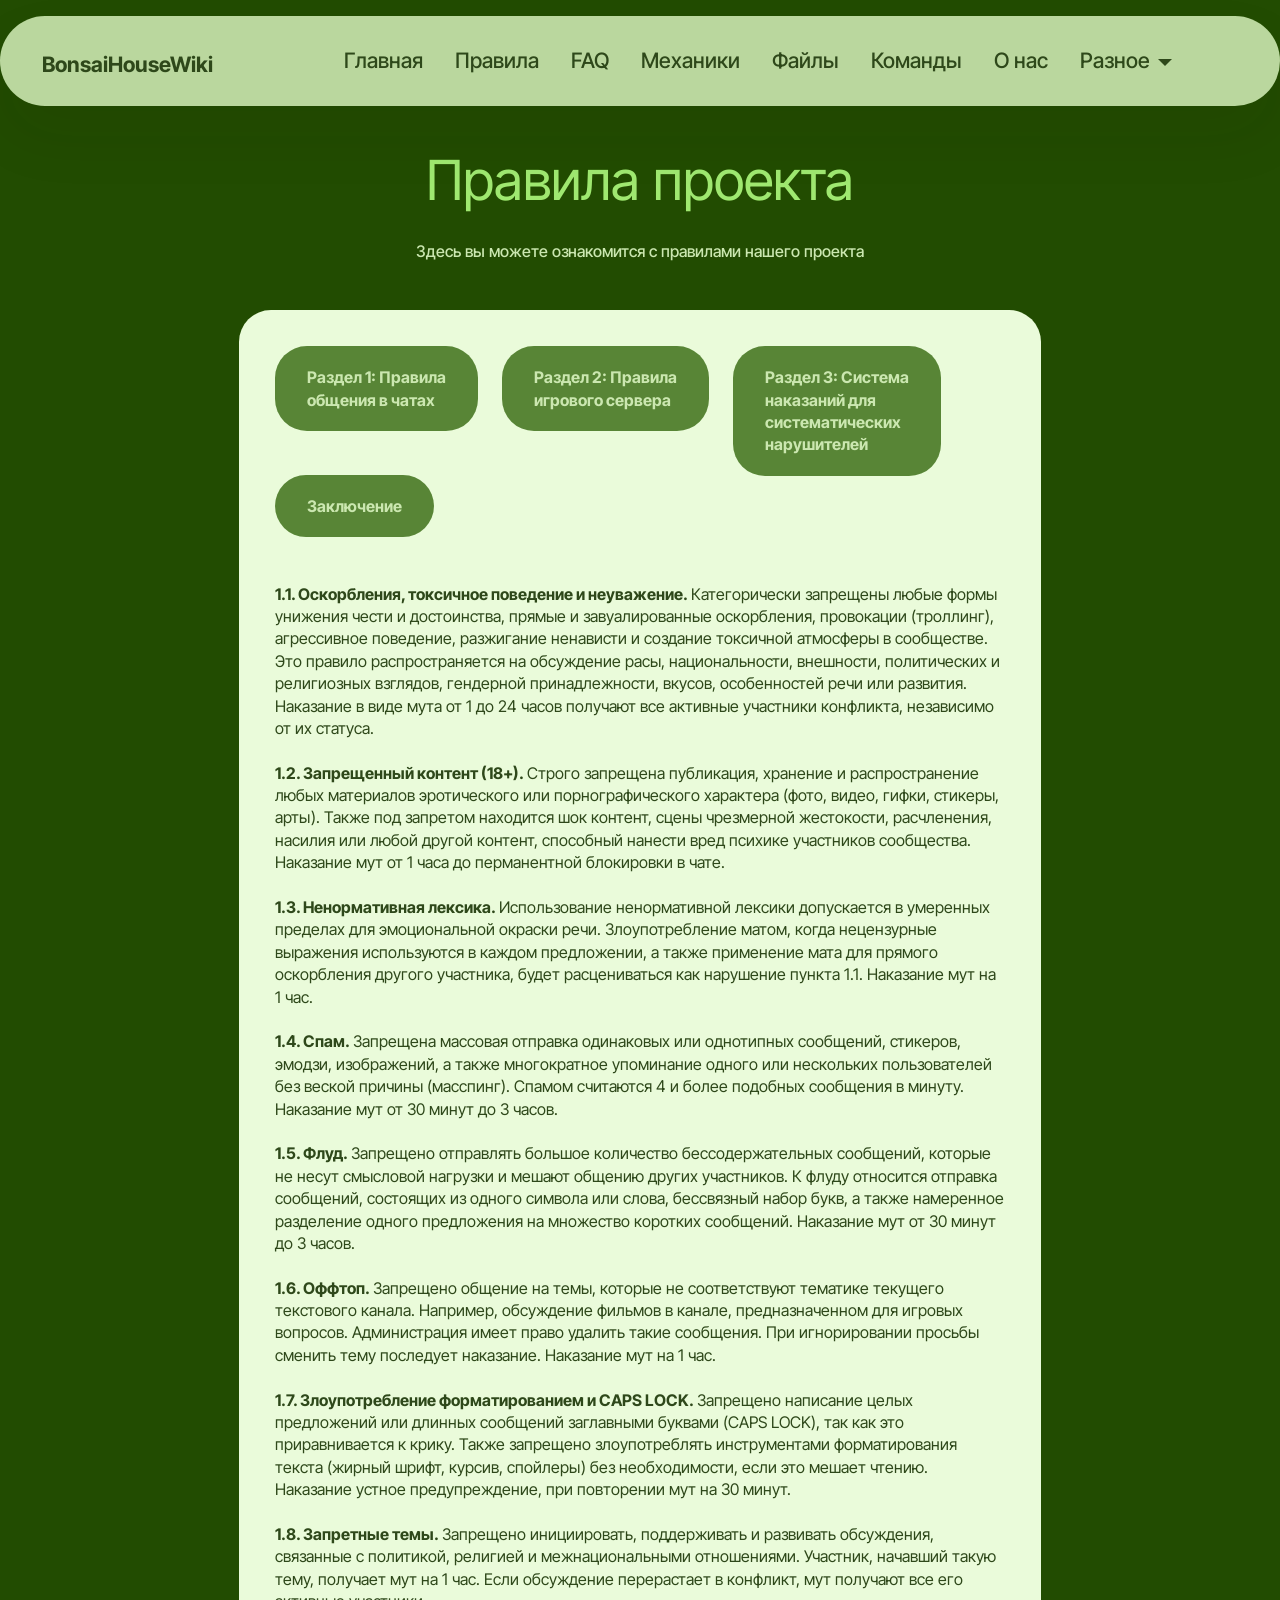
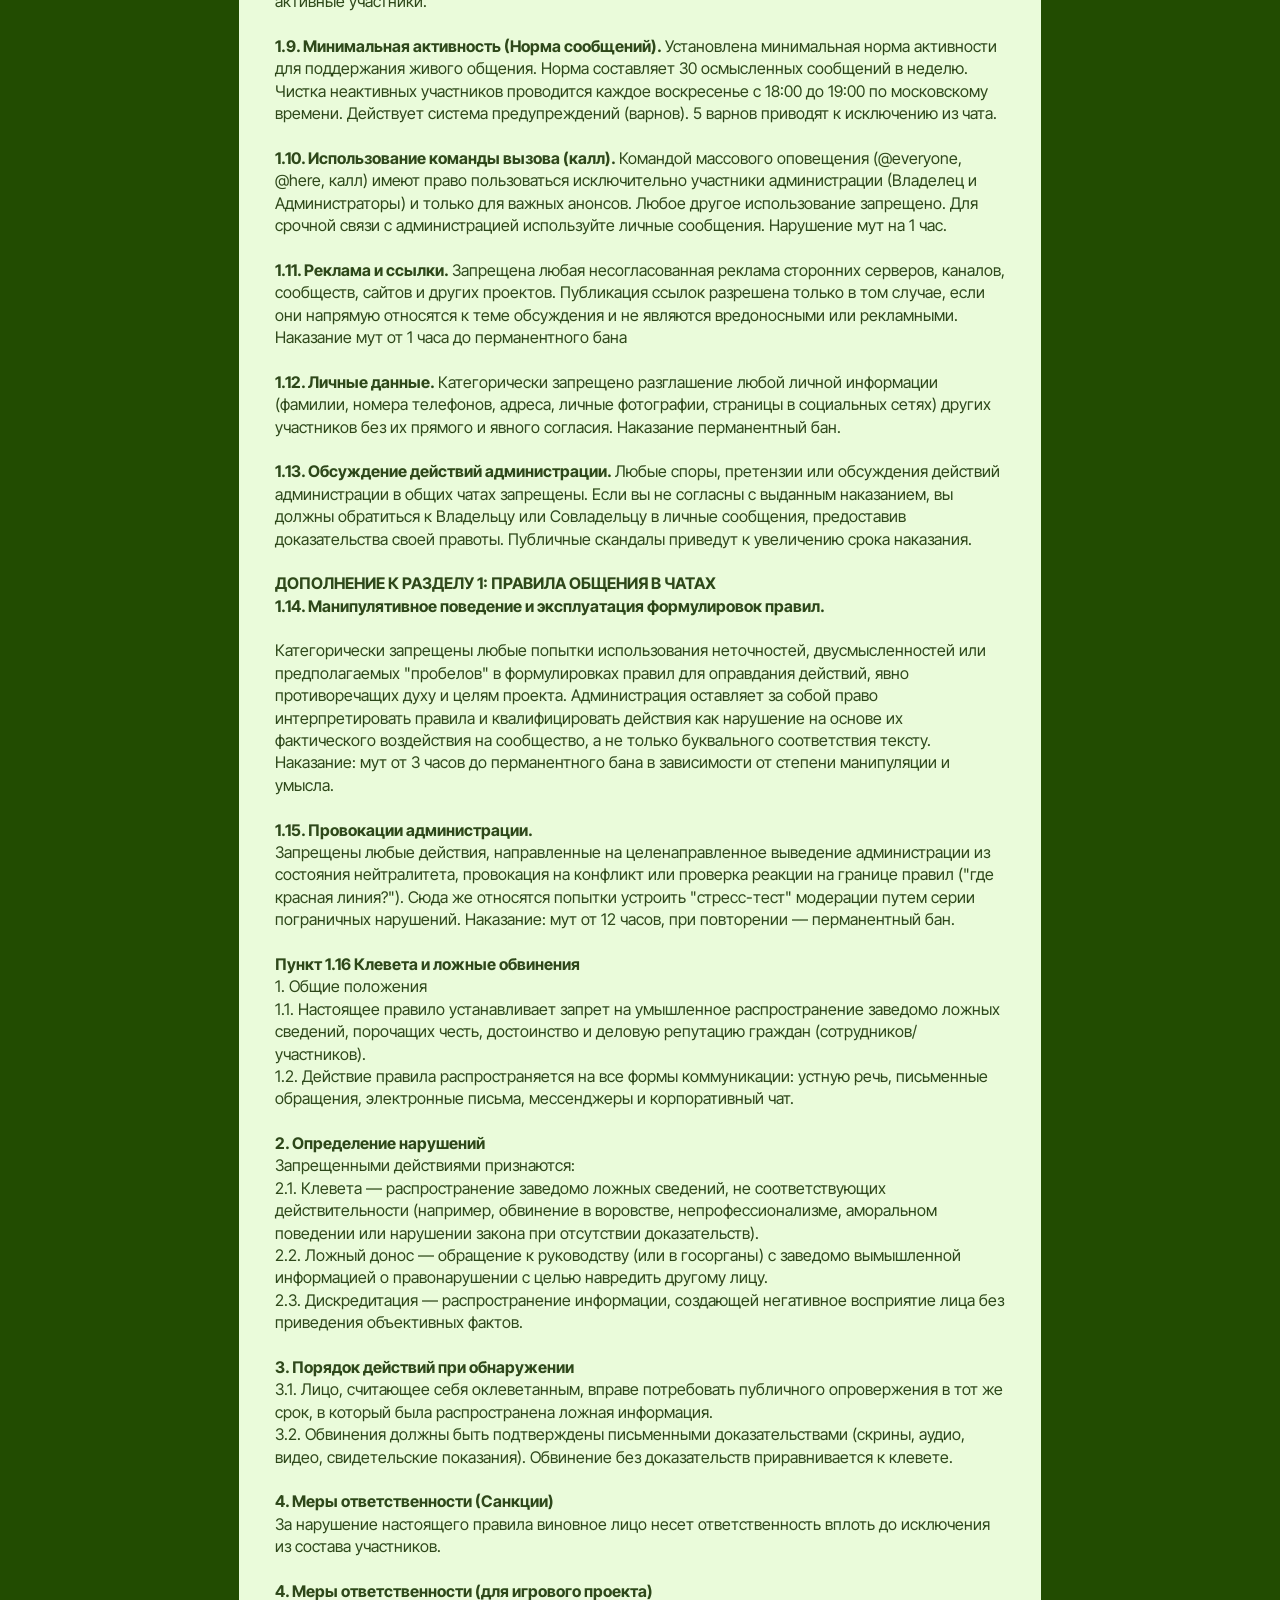
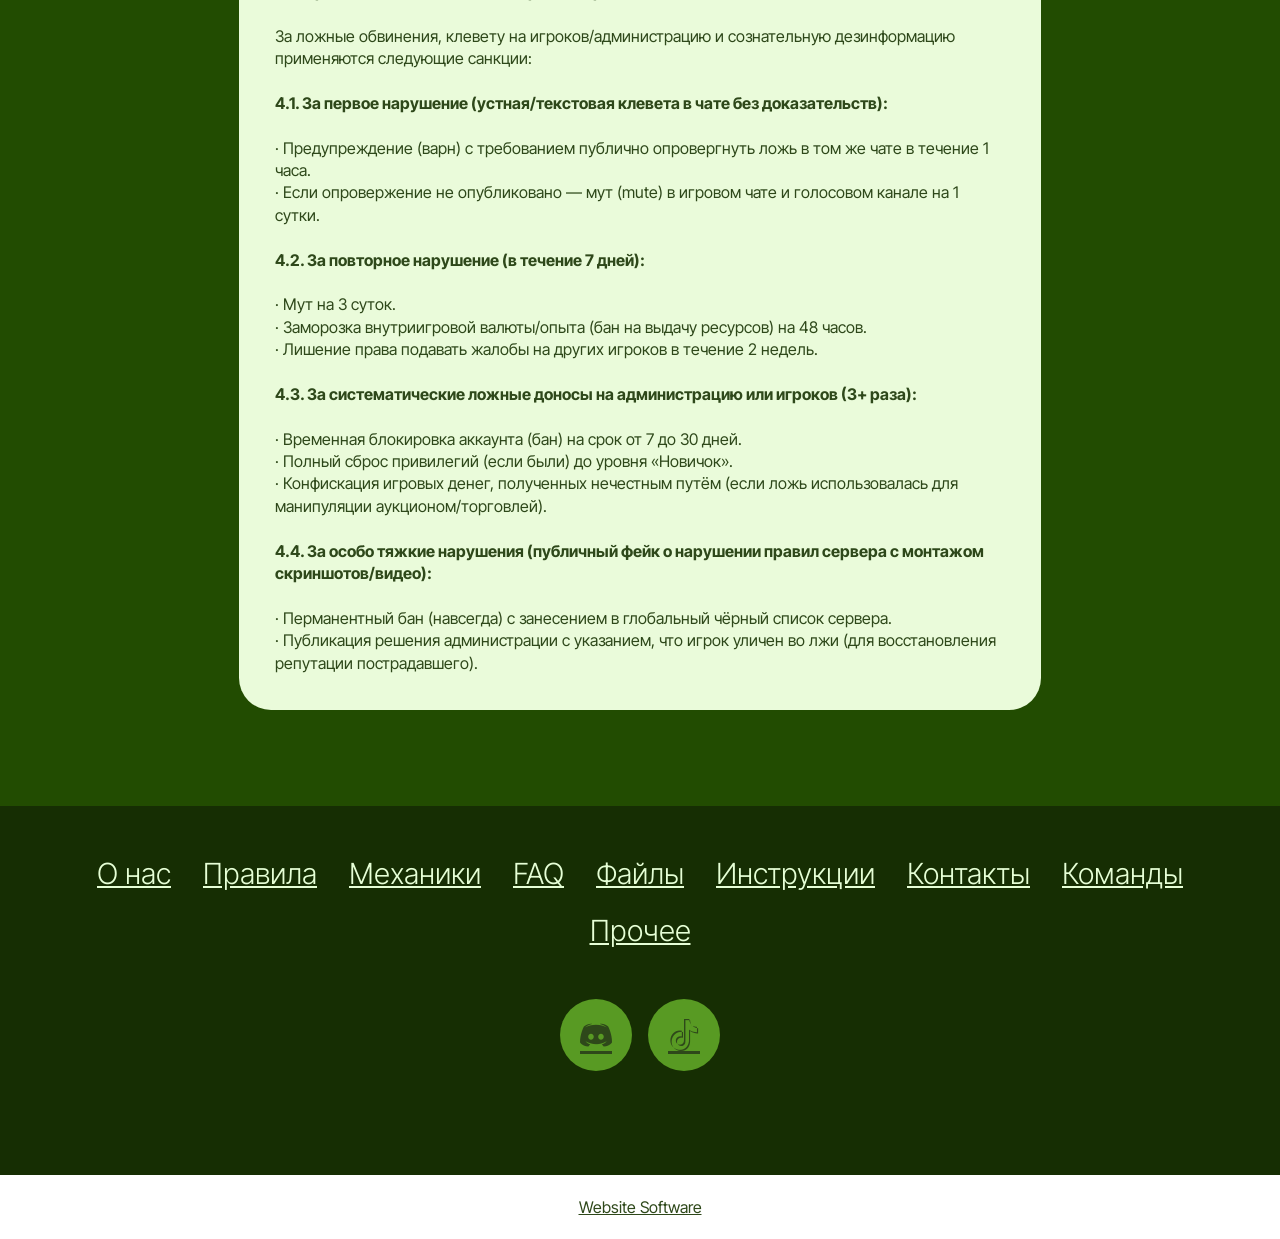
==== page1.html @ ef798b7e "Add files via upload site version v1" ====
<!DOCTYPE html>
<html  >
<head>
  <!-- Site made with Mobirise Website Builder v6.1.12, https://mobirise.com -->
  <meta charset="UTF-8">
  <meta http-equiv="X-UA-Compatible" content="IE=edge">
  <meta name="generator" content="Mobirise v6.1.12, mobirise.com">
  <meta name="viewport" content="width=device-width, initial-scale=1, minimum-scale=1">
  <link rel="shortcut icon" href="assets/images/bhlogo2.2-128x45.png" type="image/x-icon">
  <meta name="description" content="">
  
  
  <title>Правила проекта</title>
  <link rel="stylesheet" href="assets/web/assets/mobirise-icons2/mobirise2.css">
  <link rel="stylesheet" href="assets/bootstrap/css/bootstrap.min.css">
  <link rel="stylesheet" href="assets/animatecss/animate.css">
  <link rel="stylesheet" href="assets/dropdown/css/style.css">
  <link rel="stylesheet" href="assets/socicon/css/styles.css">
  <link rel="stylesheet" href="assets/theme/css/style.css">
  <link rel="preload" href="https://fonts.googleapis.com/css?family=Inter+Tight:100,200,300,400,500,600,700,800,900,100i,200i,300i,400i,500i,600i,700i,800i,900i&display=swap" as="style" onload="this.onload=null;this.rel='stylesheet'">
  <noscript><link rel="stylesheet" href="https://fonts.googleapis.com/css?family=Inter+Tight:100,200,300,400,500,600,700,800,900,100i,200i,300i,400i,500i,600i,700i,800i,900i&display=swap"></noscript>
  <link rel="preload" href="https://fonts.googleapis.com/css?family=Caveat:400,500,600,700&display=swap" as="style" onload="this.onload=null;this.rel='stylesheet'">
  <noscript><link rel="stylesheet" href="https://fonts.googleapis.com/css?family=Caveat:400,500,600,700&display=swap"></noscript>
  <link rel="preload" as="style" href="assets/mobirise/css/mbr-additional.css?v=LEjClF"><link rel="stylesheet" href="assets/mobirise/css/mbr-additional.css?v=LEjClF" type="text/css">

  
  
  
</head>
<body>
  
  <section data-bs-version="5.1" class="menu menu2 cid-tJS6tZXiPa" once="menu" id="menu02-0">
	

	<nav class="navbar navbar-dropdown navbar-fixed-top navbar-expand-lg">
		<div class="container">
			<div class="navbar-brand">
				
				<span class="navbar-caption-wrap"><a class="navbar-caption text-primary display-4" href="index.html#header05-1">BonsaiHouseWiki</a></span>
			</div>
			<button class="navbar-toggler" type="button" data-toggle="collapse" data-bs-toggle="collapse" data-target="#navbarSupportedContent" data-bs-target="#navbarSupportedContent" aria-controls="navbarNavAltMarkup" aria-expanded="false" aria-label="Toggle navigation">
				<div class="hamburger">
					<span></span>
					<span></span>
					<span></span>
					<span></span>
				</div>
			</button>
			<div class="collapse navbar-collapse" id="navbarSupportedContent">
				<ul class="navbar-nav nav-dropdown nav-right" data-app-modern-menu="true"><li class="nav-item">
						<a class="nav-link link text-primary display-4" href="index.html">Главная</a>
					</li><li class="nav-item"><a class="nav-link link text-primary display-4" href="page1.html">Правила</a></li><li class="nav-item"><a class="nav-link link text-primary display-4" href="page5.html">FAQ</a></li><li class="nav-item"><a class="nav-link link text-primary display-4" href="page8.html">Механики</a></li><li class="nav-item"><a class="nav-link link text-primary display-4" href="page4.html">Файлы</a></li><li class="nav-item"><a class="nav-link link text-primary display-4" href="page7.html">Команды</a></li><li class="nav-item"><a class="nav-link link text-primary display-4" href="page2.html">О нас</a></li><li class="nav-item dropdown"><a class="nav-link link text-primary dropdown-toggle show display-4" href="page2.html" data-toggle="dropdown-submenu" data-bs-toggle="dropdown" data-bs-auto-close="outside" aria-expanded="false">Разное</a><div class="dropdown-menu show" aria-labelledby="dropdown-674" data-bs-popper="none"><a class="text-primary dropdown-item display-4" href="page9.html">Инструкции</a><a class="text-primary dropdown-item display-4" href="page2.html#clients03-3t">Администрация</a></div></li></ul>
				
				
			</div>
		</div>
	</nav>
</section>

<section data-bs-version="5.1" class="tabs content18 cid-voXA3p2VGS" id="tabs1-1m">

    

    
    
    <div class="container">
        <div class="row justify-content-center mb-5">
            <div class="col-12 content-head">
                <h3 class="mbr-section-title mb-0 mbr-fonts-style display-2">
                    <strong>Правила проекта</strong></h3>
                <h4 class="mbr-section-subtitle mb-0 mt-4 mbr-fonts-style display-7">Здесь вы можете ознакомится с правилами нашего проекта</h4>
            </div>
        </div>
        <div class="row justify-content-center">
            <div class="col-12 col-md-8">
                <div class="item-wrapper">
                    <ul class="nav nav-tabs mb-4" role="tablist">
                        <li class="nav-item first mbr-fonts-style"><a class="nav-link mbr-fonts-style show active display-7" role="tab" data-toggle="tab" data-bs-toggle="tab" href="#tabs1-1m_tab0" aria-selected="true"><strong>Раздел 1: Правила </strong><br><strong>общения в чатах</strong></a></li>
                        <li class="nav-item"><a class="nav-link mbr-fonts-style active display-7" role="tab" data-toggle="tab" data-bs-toggle="tab" href="#tabs1-1m_tab1" aria-selected="true"><strong>Раздел 2: Правила</strong><br><strong>игрового сервера</strong></a></li>
                        <li class="nav-item"><a class="nav-link mbr-fonts-style active display-7" role="tab" data-toggle="tab" data-bs-toggle="tab" href="#tabs1-1m_tab2" aria-selected="true"><strong>Раздел 3: Система </strong><br><strong>наказаний&nbsp;</strong><strong>для </strong><br><strong>систематических </strong><br><strong>нарушителей</strong></a></li>
                        <li class="nav-item"><a class="nav-link mbr-fonts-style active display-7" role="tab" data-toggle="tab" data-bs-toggle="tab" href="#tabs1-1m_tab3" aria-selected="true"><strong>Заключение</strong></a></li>
                        
                        
                    </ul>
                    <div class="tab-content">
                        <div id="tab1" class="tab-pane in active" role="tabpanel">
                            <div class="row">
                                <div class="col-md-12">
                                    <p class="mbr-text mbr-fonts-style display-7"><br><strong>1.1. Оскорбления, токсичное поведение и неуважение.&nbsp;</strong>Категорически запрещены любые формы унижения чести и достоинства, прямые и завуалированные оскорбления, провокации (троллинг), агрессивное поведение, разжигание ненависти и создание токсичной атмосферы в сообществе. Это правило распространяется на обсуждение расы, национальности, внешности, политических и религиозных взглядов, гендерной принадлежности, вкусов, особенностей речи или развития. Наказание в виде мута от 1 до 24 часов получают все активные участники конфликта, независимо от их статуса.<br><strong><br></strong><strong>1.2. Запрещенный контент (18+).&nbsp;</strong>Строго запрещена публикация, хранение и распространение любых материалов эротического или порнографического характера (фото, видео, гифки, стикеры, арты). Также под запретом находится шок контент, сцены чрезмерной жестокости, расчленения, насилия или любой другой контент, способный нанести вред психике участников сообщества. Наказание мут от 1 часа до перманентной блокировки в чате.<br><strong><br></strong><strong>1.3. Ненормативная лексика.&nbsp;</strong>Использование ненормативной лексики допускается в умеренных пределах для эмоциональной окраски речи. Злоупотребление матом, когда нецензурные выражения используются в каждом предложении, а также применение мата для прямого оскорбления другого участника, будет расцениваться как нарушение пункта 1.1. Наказание мут на 1 час.<br><strong><br></strong><strong>1.4. Спам.&nbsp;</strong>Запрещена массовая отправка одинаковых или однотипных сообщений, стикеров, эмодзи, изображений, а также многократное упоминание одного или нескольких пользователей без веской причины (масспинг). Спамом считаются 4 и более подобных сообщения в минуту. Наказание мут от 30 минут до 3 часов.<br><br><strong>1.5. Флуд.&nbsp;</strong>Запрещено отправлять большое количество бессодержательных сообщений, которые не несут смысловой нагрузки и мешают общению других участников. К флуду относится отправка сообщений, состоящих из одного символа или слова, бессвязный набор букв, а также намеренное разделение одного предложения на множество коротких сообщений. Наказание мут от 30 минут до 3 часов.<br><strong><br></strong><strong>1.6. Оффтоп.&nbsp;</strong>Запрещено общение на темы, которые не соответствуют тематике текущего текстового канала. Например, обсуждение фильмов в канале, предназначенном для игровых вопросов. Администрация имеет право удалить такие сообщения. При игнорировании просьбы сменить тему последует наказание. Наказание мут на 1 час.<br><strong><br></strong><strong>1.7. Злоупотребление форматированием и CAPS LOCK.&nbsp;</strong>Запрещено написание целых предложений или длинных сообщений заглавными буквами (CAPS LOCK), так как это приравнивается к крику. Также запрещено злоупотреблять инструментами форматирования текста (жирный шрифт, курсив, спойлеры) без необходимости, если это мешает чтению. Наказание устное предупреждение, при повторении мут на 30 минут.<br><strong><br></strong><strong>1.8. Запретные темы.&nbsp;</strong>Запрещено инициировать, поддерживать и развивать обсуждения, связанные с политикой, религией и межнациональными отношениями. Участник, начавший такую тему, получает мут на 1 час. Если обсуждение перерастает в конфликт, мут получают все его активные участники.<br><strong><br></strong><strong>1.9. Минимальная активность (Норма сообщений).&nbsp;</strong>Установлена минимальная норма активности для поддержания живого общения. Норма составляет 30 осмысленных сообщений в неделю. Чистка неактивных участников проводится каждое воскресенье с 18:00 до 19:00 по московскому времени. Действует система предупреждений (варнов). 5 варнов приводят к исключению из чата.<br><strong><br></strong><strong>1.10. Использование команды вызова (калл).&nbsp;</strong>Командой массового оповещения (@everyone, @here, калл) имеют право пользоваться исключительно участники администрации (Владелец и Администраторы) и только для важных анонсов. Любое другое использование запрещено. Для срочной связи с администрацией используйте личные сообщения. Нарушение мут на 1 час.<br><strong><br></strong><strong>1.11. Реклама и ссылки.&nbsp;</strong>Запрещена любая несогласованная реклама сторонних серверов, каналов, сообществ, сайтов и других проектов. Публикация ссылок разрешена только в том случае, если они напрямую относятся к теме обсуждения и не являются вредоносными или рекламными. Наказание мут от 1 часа до перманентного бана<br><br><strong>1.12. Личные данные.&nbsp;</strong>Категорически запрещено разглашение любой личной информации (фамилии, номера телефонов, адреса, личные фотографии, страницы в социальных сетях) других участников без их прямого и явного согласия. Наказание перманентный бан.<br><strong><br></strong><strong>1.13. Обсуждение действий администрации.&nbsp;</strong>Любые споры, претензии или обсуждения действий администрации в общих чатах запрещены. Если вы не согласны с выданным наказанием, вы должны обратиться к Владельцу или Совладельцу в личные сообщения, предоставив доказательства своей правоты. Публичные скандалы приведут к увеличению срока наказания.<br><br><strong>ДОПОЛНЕНИЕ К РАЗДЕЛУ 1: ПРАВИЛА ОБЩЕНИЯ В ЧАТАХ<br>1.14. Манипулятивное поведение и эксплуатация формулировок правил.<br></strong><br>Категорически запрещены любые попытки использования неточностей, двусмысленностей или предполагаемых "пробелов" в формулировках правил для оправдания действий, явно противоречащих духу и целям проекта. Администрация оставляет за собой право интерпретировать правила и квалифицировать действия как нарушение на основе их фактического воздействия на сообщество, а не только буквального соответствия тексту. Наказание: мут от 3 часов до перманентного бана в зависимости от степени манипуляции и умысла.<br><strong><br></strong><strong>1.15. Провокации администрации.<br></strong>Запрещены любые действия, направленные на целенаправленное выведение администрации из состояния нейтралитета, провокация на конфликт или проверка реакции на границе правил ("где красная линия?"). Сюда же относятся попытки устроить "стресс-тест" модерации путем серии пограничных нарушений. Наказание: мут от 12 часов, при повторении — перманентный бан.<br><br><strong>Пункт 1.16 Клевета и ложные обвинения<br></strong>1. Общие положения<br>1.1. Настоящее правило устанавливает запрет на умышленное распространение заведомо ложных сведений, порочащих честь, достоинство и деловую репутацию граждан (сотрудников/участников).<br>1.2. Действие правила распространяется на все формы коммуникации: устную речь, письменные обращения, электронные письма, мессенджеры и корпоративный чат.<br><br><strong>2. Определение нарушений<br></strong>Запрещенными действиями признаются:<br>2.1. Клевета — распространение заведомо ложных сведений, не соответствующих действительности (например, обвинение в воровстве, непрофессионализме, аморальном поведении или нарушении закона при отсутствии доказательств).<br>2.2. Ложный донос — обращение к руководству (или в госорганы) с заведомо вымышленной информацией о правонарушении с целью навредить другому лицу.<br>2.3. Дискредитация — распространение информации, создающей негативное восприятие лица без приведения объективных фактов.<br><br><strong>3. Порядок действий при обнаружении<br></strong>3.1. Лицо, считающее себя оклеветанным, вправе потребовать публичного опровержения в тот же срок, в который была распространена ложная информация.<br>3.2. Обвинения должны быть подтверждены письменными доказательствами (скрины, аудио, видео, свидетельские показания). Обвинение без доказательств приравнивается к клевете.<br><br><strong>4. Меры ответственности (Санкции)<br></strong>За нарушение настоящего правила виновное лицо несет ответственность вплоть до исключения из состава участников.<br><br><strong>4. Меры ответственности (для игрового проекта)<br></strong><br>За ложные обвинения, клевету на игроков/администрацию и сознательную дезинформацию применяются следующие санкции:<br><br><strong>4.1. За первое нарушение (устная/текстовая клевета в чате без доказательств):</strong><br><br>· Предупреждение (варн) с требованием публично опровергнуть ложь в том же чате в течение 1 часа.<br>· Если опровержение не опубликовано — мут (mute) в игровом чате и голосовом канале на 1 сутки.<br><br><strong>4.2. За повторное нарушение (в течение 7 дней):<br></strong><br>· Мут на 3 суток.<br>· Заморозка внутриигровой валюты/опыта (бан на выдачу ресурсов) на 48 часов.<br>· Лишение права подавать жалобы на других игроков в течение 2 недель.<br><br><strong>4.3. За систематические ложные доносы на администрацию или игроков (3+ раза):</strong><br><br>· Временная блокировка аккаунта (бан) на срок от 7 до 30 дней.<br>· Полный сброс привилегий (если были) до уровня «Новичок».<br>· Конфискация игровых денег, полученных нечестным путём (если ложь использовалась для манипуляции аукционом/торговлей).<br><br><strong>4.4. За особо тяжкие нарушения (публичный фейк о нарушении правил сервера с монтажом скриншотов/видео):</strong><br><br>· Перманентный бан (навсегда) с занесением в глобальный чёрный список сервера.<br>· Публикация решения администрации с указанием, что игрок уличен во лжи (для восстановления репутации пострадавшего).</p>
                                </div>
                            </div>
                        </div>
                        <div id="tab2" class="tab-pane" role="tabpanel">
                            <div class="row">
                                <div class="col-md-12">
                                    <p class="mbr-text mbr-fonts-style display-7"><strong>2.1 Использование стороннего ПО и модификаций<br></strong><br><strong>2.1.1. Читы.&nbsp;</strong>Категорически запрещено использование любого программного обеспечения, модификаций или скриптов, дающих нечестное преимущество над другими игроками. Список включает, но не ограничивается: XRay, WallHack, Tracers, KillAura, Aimbot, FlyHack, SpeedHack, AutoArmor, AutoTotem, а также любые другие функции чит клиентов. Наказание бан навсегда.<br><strong><br></strong><strong>2.1.2. Вспомогательное ПО.&nbsp;</strong>Запрещено использование автокликеров, макросов для строительства или PvP, а также любых программ, автоматизирующих действия игрока с целью получения преимущества. Наказание бан от 3 до 30 дней.<br><strong><br></strong><strong>2.1.3. Модификации.&nbsp;</strong>Разрешены только клиентские модификации, не влияющие на игровой процесс, такие как моды на миникарту (без отображения игроков или пещер), моды для улучшения производительности (OptiFine, Sodium) и шейдеры. Моды, изменяющие геймплей запрещены. (схематика разрешена, для удобства строительства, также разрешен использование автоподбора блока)<br><strong><br></strong><strong>2.1.4 Ресурспаки.&nbsp;</strong>Запрещены так же ресурспаки работающие как читы и другие вспомогательные программы, облегчающие геймплей.<br><br><strong>2.2 Багоюз (использование ошибки игры и сервера)<br>2.2.1. Определение.&nbsp;</strong>Багом считается любая особенность игры или плагина, работающая не так, как было задумано разработчиками, и позволяющая получить преимущество.<br><strong><br></strong><strong>2.2.2. Дюп.&nbsp;</strong>Категорически запрещено любое копирование (дюп) предметов, блоков или сущностей с использованием ошибок игры. Наказание перманентный бан и обнуление ресурсов у всех причастных.<br><strong><br></strong><strong>2.2.3. Проникновение сквозь блоки.&nbsp;</strong>Запрещено использование ошибок с эндер жемчугом, лодками, вагонетками или любыми другими способами для проникновения сквозь стены, полы и закрытые территории. Наказание бан от 7 до 30 дней.<br><strong><br></strong><strong>2.2.4. Сокрытие багов.&nbsp;</strong>Если вы обнаружили баг, вы обязаны немедленно сообщить о нем администрации в личные сообщения. Умышленное сокрытие информации о критических ошибках (например, дюпе) приравнивается к их использованию. Наказание бан от 5 дней.<br><strong><br></strong><strong>2.2.5. Эксплойты механик.&nbsp;</strong>Запрещено использование ошибок в механике работы мобов, воронок, порталов или других игровых элементов для создания нечестных ферм или получения выгоды.<br><br><strong>2.3 Гриферство и вредительство.<br>2.3.1. Разрушение и изменение.&nbsp;</strong>Строго запрещено разрушение, изменение или достраивание чужих построек без явного разрешения владельца территории. Наказание бан от 14 дней до перманентного.<br><strong><br></strong><strong>2.3.2. Воровство.&nbsp;</strong>Запрещено воровство любых ресурсов из чужих сундуков, бочек, шалкеров и других хранилищ, даже если они не запривачены. Наказание бан от 7 до 30 дней.<br><strong><br></strong><strong>2.3.3. Вредительство ландшафту.&nbsp;</strong>Запрещено намеренное уродование ландшафта, заливание территорий лавой или водой, создание бессмысленных ям или столбов. Наказание бан от 3 до 14 дней.<br><strong><br></strong><strong>2.3.4. Убийство мобов.&nbsp;</strong>Запрещено целенаправленное убийство мирных мобов (коров, овец, жителей), принадлежащих другому игроку и находящихся на его территории. Наказание бан от 1 до 7 дней.<br><strong><br></strong><strong>2.3.5. Ловушки.&nbsp;</strong>Запрещено создание ловушек, которые приводят к смерти, потере инвентаря или запиранию игрока без его согласия. Наказание бан от 7 до 30 дней.<br><br><strong>2.4 Правила PVP (Игрок против Игрока)<br>2.4.1. Согласие.&nbsp;</strong>Убийство другого игрока разрешено только при обоюдном и заранее оговоренном согласии.<br><strong><br></strong><strong>2.4.2. RDM (Random Death Match).&nbsp;</strong>Любое убийство без причины и&nbsp;согласия считается нарушением. Наказание бан от&nbsp;3 до&nbsp;14 дней.<br><br><strong>2.5 Экономика сервера и торговля<br>2.5.1. Мошенничество.&nbsp;</strong>Запрещен любой обман игроков во время торговых операций. Наказание бан от 14 дней до перманентного.<br><strong><br></strong><strong>2.5.2. Реальная торговля (RMT).&nbsp;</strong>Категорически запрещена продажа или покупка любых внутриигровых предметов или ресурсов за реальные деньги. Наказание перманентный бан обеим сторонам сделки.<br><strong><br></strong><strong>2.5.3. Дестабилизация экономики.&nbsp;</strong>Запрещены действия, направленные на умышленный подрыв серверной экономики, такие как массовый сброс цен.<br><br><strong>2.6 Использование нескольких акаунтов (альты/твинки)<br>2.6.1. Основное правило.&nbsp;</strong>Игроку разрешено иметь несколько аккаунтов, но одновременно на сервере может находиться только двое.<br><strong><br></strong><strong>2.6.2. Наказания.&nbsp;</strong>Если основной аккаунт получает бан, все его дополнительные аккаунты также блокируются. Попытка обойти бан с помощью альта приведет к перманентной блокировке.<br><strong><br></strong><strong>2.6.3. Злоупотребление.&nbsp;</strong>Запрещено использовать альт аккаунты для получения дополнительной выгоды в ивентах или для обхода игровых ограничений. Наказание бан всех аккаунтов на 7 дней.<br><strong><br></strong><strong>2.6.4 Пометка акаунта.&nbsp;</strong>Все твинки должны помечаться игроком в вайтлисте, а так же на сервере администрацией по возможности, после регистрации игрока.<br><br><strong>2.7 Нагрузка на сервер и механизмы<br></strong><strong>2.7.1. Лаг машины.&nbsp;</strong>Категорически запрещено строительство любых механизмов, целью которых является создание преднамеренной нагрузки на сервер. Наказание перманентный бан.<br><strong><br></strong><strong>2.7.2. Оптимизация механизмов.&nbsp;</strong>Игроки обязаны строить свои редстоун схемы и фермы с учетом оптимизации. Запрещено оставлять работать ресурсоемкие механизмы без необходимости. Администрация имеет право отключить такой механизм.<br><strong><br></strong><strong>2.7.3. Ограничения.&nbsp;</strong>Запрещено размещать более 100 воронок или 50 поршней в одном чанке. Запрещено разведение более 150 животных в одном чанке.<br><br><strong>2.8 Правила строительства и эстетика<br>2.8.1. Оскорбительные постройки.&nbsp;</strong>Запрещено строительство объектов, содержащих нацистскую символику, половые органы или оскорбительные надписи. Наказание бан на 7 дней и снос постройки.<br><strong><br></strong><strong>2.8.2. Территории.&nbsp;</strong>Запрещено застраивать территорию вплотную к базе другого игрока без его согласия (соблюдайте дистанцию минимум 100 блоков).<br><strong><br></strong><strong>2.8.3. Экология мира.&nbsp;</strong>Запрещено оставлять висящие в воздухе кроны деревьев, столбы "1x1", блоки под собой для быстрого перемещения, земляные коробки и не заделанные ямы от взрывов криперов. Уважайте окружающий мир. <br><strong><br></strong><strong>2.8.3. Владение Территорией.&nbsp;</strong>Территория попадает под чью-либо собственность только если там установлена табличка с ником собственника и датой установки таблички в формате 00/00/0000. Также для решения вопросов территориальной собственности, рекомендуется создание скриншота этой таблички, для предоставления как доказательств на собственность, в случае споров. (применяется в случаях отсутствия видимого пребывания игрока на данной территории, например пометить место будущей постройки, или показать претензии на найденный спавнер).<br><br><strong>2.9 Общественные места<br></strong><strong>2.9.1. Спавн и магазины.&nbsp;</strong>Запрещено изменять, разрушать или блокировать доступ к общественным местам.<br><strong><br></strong><strong>2.9.2. Адский хаб (Nether Hub).&nbsp;</strong>Строительство тоннелей в хабе разрешено только по согласованным осям и стандартам.<br><strong><br></strong><strong>2.9.3. Край (The End).</strong>Запрещено блокировать или застраивать центральный портал в Энде.<br><br><strong>2.10 Поведение в игровом чате<br></strong><br><strong>2.10.1. Попрошайничество.&nbsp;</strong>Запрещено навязчиво выпрашивать ресурсы у других игроков или администрации.<br><strong><br></strong><strong>2.10.2. Торговый чат.&nbsp;</strong>Засорение общего чата многократными торговыми предложениями запрещено. Для этого используйте личные сообщения или специальные каналы.<br><strong><br></strong><strong>2.11. Правила во время ивентов.&nbsp;</strong>Запрещено злоупотреблять механиками ивента, мешать другим участникам или вступать в сговор (тиминг), если это не предусмотрено правилами конкретного ивента. Наказание дисквалификация и бан от 1 дня.<br><strong><br></strong><strong>2.12. Выдача себя за администрацию.&nbsp;</strong>Запрещено выдавать себя за члена администрации, используя схожие никнеймы или вводя игроков в заблуждение. Наказание перманентный бан. (У всех членов администрации, имеется соответствующий префикс у ника, на всех аккаунтах).</p>
                                </div>
                            </div>
                        </div>
                        <div id="tab3" class="tab-pane" role="tabpanel">
                            <div class="row">
                                <div class="col-md-12">
                                    <p class="mbr-text mbr-fonts-style display-7"><strong>СИСТЕМА ЭСКАЛАЦИИ НАКАЗАНИЙ ДЛЯ СИСТЕМАТИЧЕСКИХ НАРУШИТЕЛЕЙ<br></strong><strong><br></strong><strong>3.1. Цель.&nbsp;</strong>Данный раздел вводится для пресечения деятельности участников, которые систематически ищут и используют лазейки в правилах, нарушают их дух, провоцируют администрацию и других участников.<br><strong><br></strong><strong>3.2. Накопительная система варнов за манипулятивное поведение.&nbsp;</strong><strong><br></strong>Помимо стандартных наказаний за конкретные нарушения, за следующие действия начисляются варны (предупреждения) в специальный скрытый от участника реестр:<br><br>Попытка оправдать нарушение отсылкой к "пробелу в правилах". (+1 варн)<br>Публичный спор с администрацией о формулировках с целью избежать наказания. (+2 варна)<br>Систематическое создание пограничных, провокационных ситуаций для "тестирования" модерации. (+3 варна за каждую задокументированную серию)<br>Попытка вовлечь других участников в обсуждение "несправедливости" правил или решений администации. (+2 варна)<br><strong><br></strong><strong>3.3. Последствия накопления варнов<br></strong>3 варна: Принудительная беседа с Владельцем/Совладельцем. Вынесение окончательного предупреждения.<br>4 варна: Бан на 30 дней на всех платформах проекта (чат + сервер).<br>5 варнов: Перманентный бессрочный бан без возможности апелляции. Внесение в Общий Чёрный Список (ОЧС).<br><br><strong>3.4. Немедленный перманентный бан <br></strong>Следующие действия приводят к немедленному перманентному бану и внесению в ОЧС без системы варнов:<br>Организованная групповая деятельность с целью дестабилизации работы администрации через манипуляцию правилами.<br>Создание альтернативных аккаунтов (альтов) для продолжения деструктивной деятельности после получения бана по данной статье.<br>Публикация приватной переписки с администрацией с целью её обсуждения и выявления "слабостей" в аргументации.</p>
                                </div>
                            </div>
                        </div>
                        <div id="tab4" class="tab-pane" role="tabpanel">
                            <div class="row">
                                <div class="col-md-12">
                                    <p class="mbr-text mbr-fonts-style display-7"><strong>Незнание правил. <br></strong>Незнание правил не освобождает от ответственности за их нарушение. Присоединяясь к проекту, вы автоматически соглашаетесь со всем сводом правил.<br><strong><br></strong><br><strong>Систематические нарушения. <br></strong>Если участник систематически нарушает правила после наказаний, администрация вправе исключить его из проекта навсегда.<br><strong><br></strong><br><strong>Покидание проекта (ПСЖ). <br></strong>Если вы вышли из чата или покинули проект по своему желанию, администрация имеет право заблокировать вам доступ к серверу и чатам навсегда. Эта мера направлена на поддержание стабильности сообщества. Возвращение возможно только по решению Владельца.<br><strong><br></strong><br><strong>Изменение правил.<br></strong>Администрация оставляет за собой право изменять и дополнять правила в любое время без предварительного уведомления. Участники обязаны самостоятельно следить за обновлениями правил.<br>Оговоренные случаи. Администрация оставляет за собой право принимать решения в ситуациях, не описанных в правилах, руководствуясь принципами здравого смысла.<br><br><em>Когда вы ознакомитесь с правилами, попрошу вас написать свой ник в тему WhiteList, если вы этого не сделаете то администрация должна будет вас исключить, поскольку мы уже неоднократно сталкивались с подобными ситуациями когда в хаус заходят люди с "нехорошими мыслями". <br></em><br><em>Также если вы не будете проявлять активность, вы будете исключены за неактив. Мы не знаем почему вы больше не появляетесь у нас, но мы с нетерпением будем вас ждать. В случае чего, вы можете сообщить администрации почему вас не будет некоторое время, чтобы мы знали что у вас сейчас есть дела большей важности, ведь игра игрой, а нам надо еще и жизнь жить<br></em><br><strong>Спасибо что ознакомились с правилами, надеюсь вам понравится у нас :)</strong></p>
                                </div>
                            </div>
                        </div>
                        
                        
                    </div>
                </div>
            </div>
        </div>
    </div>
</section>

<section data-bs-version="5.1" class="footer3 cid-vtvXsJSZUe" once="footers" id="footer03-4d">

        

    

    <div class="container">
        <div class="row">
            <div class="row-links">
                <ul class="header-menu">
                  
                  
                  
                  
                <li class="header-menu-item mbr-fonts-style display-5"><a href="page2.html" class="text-warning">О нас</a></li><li class="header-menu-item mbr-fonts-style display-5"><a href="page1.html" class="text-warning">Правила</a></li><li class="header-menu-item mbr-fonts-style display-5"><a href="page8.html" class="text-warning">Механики</a></li><li class="header-menu-item mbr-fonts-style display-5"><a href="page5.html" class="text-warning">FAQ</a></li><li class="header-menu-item mbr-fonts-style display-5"><a href="page4.html" class="text-warning">Файлы</a></li><li class="header-menu-item mbr-fonts-style display-5"><a href="page9.html" class="text-warning">Инструкции</a></li><li class="header-menu-item mbr-fonts-style display-5"><a href="page2.html#article11-21" class="text-warning">Контакты</a></li><li class="header-menu-item mbr-fonts-style display-5"><a href="page7.html" class="text-warning">Команды</a></li><li class="header-menu-item mbr-fonts-style display-5"><a href="page10.html" class="text-warning">Прочее</a></li></ul>
              </div>

            <div class="col-12 mt-4">
                <div class="social-row">
                    <div class="soc-item">
                        <a href="https://discord.gg/Snaqmue5zH">
                            <span class="mbr-iconfont display-7 socicon-discord socicon"></span>
                        </a>
                    </div>
                    <div class="soc-item">
                        <a href="https://www.tiktok.com/@bonsai_house_mine?_r=1&_t=ZS-99Ejw6zmGPs" target="_blank">
                            <span class="mbr-iconfont socicon-tiktok socicon"></span>
                        </a>
                    </div>
                    
                    
                    
                </div>
            </div>
            
        </div>
    </div>
</section><section class="display-7" style="padding: 0;align-items: center;justify-content: center;flex-wrap: wrap;    align-content: center;display: flex;position: relative;height: 4rem;"><a href="https://mobiri.se/4938904" style="flex: 1 1;height: 4rem;position: absolute;width: 100%;z-index: 1;"><img alt="" style="height: 4rem;" src="[data-uri]"></a><p style="margin: 0;text-align: center;" class="display-7">&#8204;</p><a style="z-index:1" href="https://mobirise.com"> Website Software</a></section><script src="assets/bootstrap/js/bootstrap.bundle.min.js"></script>  <script src="assets/smoothscroll/smooth-scroll.js"></script>  <script src="assets/ytplayer/index.js"></script>  <script src="assets/dropdown/js/navbar-dropdown.js"></script>  <script src="assets/mbr-tabs/mbr-tabs.js"></script>  <script src="assets/theme/js/script.js"></script>  
  
  
 <div id="scrollToTop" class="scrollToTop mbr-arrow-up"><a style="text-align: center;"><i class="mbr-arrow-up-icon mbr-arrow-up-icon-cm cm-icon cm-icon-smallarrow-up"></i></a></div>
    <input name="animation" type="hidden">
  </body>
</html>
---- assets/web/assets/mobirise-icons2/mobirise2.css ----
@font-face {
  font-family: 'Moririse2';
  font-display: swap;
  src:  url('mobirise2.eot?f2bix4');
  src:  url('mobirise2.eot?f2bix4#iefix') format('embedded-opentype'),
    url('mobirise2.woff2?f2bix4') format('woff2'),
    url('mobirise2.woff?f2bix4') format('woff'),
    url('mobirise2.ttf?f2bix4') format('truetype'),
    url('mobirise2.svg?f2bix4#mobirise2') format('svg');
  font-weight: normal;
  font-style: normal;
}

[class^="mobi-"], [class*=" mobi-"] {
  /* use !important to prevent issues with browser extensions that change fonts */
  font-family: 'Moririse2' !important;
  speak: none;
  font-style: normal;
  font-weight: normal;
  font-variant: normal;
  text-transform: none;
  line-height: 1;

  /* Better Font Rendering =========== */
  -webkit-font-smoothing: antialiased;
  -moz-osx-font-smoothing: grayscale;
}

.mobi-mbri-add-submenu:before {
  content: "\e900";
}
.mobi-mbri-alert:before {
  content: "\e901";
}
.mobi-mbri-align-center:before {
  content: "\e902";
}
.mobi-mbri-align-justify:before {
  content: "\e903";
}
.mobi-mbri-align-left:before {
  content: "\e904";
}
.mobi-mbri-align-right:before {
  content: "\e905";
}
.mobi-mbri-android:before {
  content: "\e906";
}
.mobi-mbri-apple:before {
  content: "\e907";
}
.mobi-mbri-arrow-down:before {
  content: "\e908";
}
.mobi-mbri-arrow-next:before {
  content: "\e909";
}
.mobi-mbri-arrow-prev:before {
  content: "\e90a";
}
.mobi-mbri-arrow-up:before {
  content: "\e90b";
}
.mobi-mbri-bold:before {
  content: "\e90c";
}
.mobi-mbri-bookmark:before {
  content: "\e90d";
}
.mobi-mbri-bootstrap:before {
  content: "\e90e";
}
.mobi-mbri-briefcase:before {
  content: "\e90f";
}
.mobi-mbri-browse:before {
  content: "\e910";
}
.mobi-mbri-bulleted-list:before {
  content: "\e911";
}
.mobi-mbri-calendar:before {
  content: "\e912";
}
.mobi-mbri-camera:before {
  content: "\e913";
}
.mobi-mbri-cart-add:before {
  content: "\e914";
}
.mobi-mbri-cart-full:before {
  content: "\e915";
}
.mobi-mbri-cash:before {
  content: "\e916";
}
.mobi-mbri-change-style:before {
  content: "\e917";
}
.mobi-mbri-chat:before {
  content: "\e918";
}
.mobi-mbri-clock:before {
  content: "\e919";
}
.mobi-mbri-close:before {
  content: "\e91a";
}
.mobi-mbri-cloud:before {
  content: "\e91b";
}
.mobi-mbri-code:before {
  content: "\e91c";
}
.mobi-mbri-contact-form:before {
  content: "\e91d";
}
.mobi-mbri-credit-card:before {
  content: "\e91e";
}
.mobi-mbri-cursor-click:before {
  content: "\e91f";
}
.mobi-mbri-cust-feedback:before {
  content: "\e920";
}
.mobi-mbri-database:before {
  content: "\e921";
}
.mobi-mbri-delivery:before {
  content: "\e922";
}
.mobi-mbri-desktop:before {
  content: "\e923";
}
.mobi-mbri-devices:before {
  content: "\e924";
}
.mobi-mbri-down:before {
  content: "\e925";
}
.mobi-mbri-download-2:before {
  content: "\e926";
}
.mobi-mbri-download:before {
  content: "\e927";
}
.mobi-mbri-drag-n-drop-2:before {
  content: "\e928";
}
.mobi-mbri-drag-n-drop:before {
  content: "\e929";
}
.mobi-mbri-edit-2:before {
  content: "\e92a";
}
.mobi-mbri-edit:before {
  content: "\e92b";
}
.mobi-mbri-error:before {
  content: "\e92c";
}
.mobi-mbri-extension:before {
  content: "\e92d";
}
.mobi-mbri-features:before {
  content: "\e92e";
}
.mobi-mbri-file:before {
  content: "\e92f";
}
.mobi-mbri-flag:before {
  content: "\e930";
}
.mobi-mbri-folder:before {
  content: "\e931";
}
.mobi-mbri-gift:before {
  content: "\e932";
}
.mobi-mbri-github:before {
  content: "\e933";
}
.mobi-mbri-globe-2:before {
  content: "\e934";
}
.mobi-mbri-globe:before {
  content: "\e935";
}
.mobi-mbri-growing-chart:before {
  content: "\e936";
}
.mobi-mbri-hearth:before {
  content: "\e937";
}
.mobi-mbri-help:before {
  content: "\e938";
}
.mobi-mbri-home:before {
  content: "\e939";
}
.mobi-mbri-hot-cup:before {
  content: "\e93a";
}
.mobi-mbri-idea:before {
  content: "\e93b";
}
.mobi-mbri-image-gallery:before {
  content: "\e93c";
}
.mobi-mbri-image-slider:before {
  content: "\e93d";
}
.mobi-mbri-info:before {
  content: "\e93e";
}
.mobi-mbri-italic:before {
  content: "\e93f";
}
.mobi-mbri-key:before {
  content: "\e940";
}
.mobi-mbri-laptop:before {
  content: "\e941";
}
.mobi-mbri-layers:before {
  content: "\e942";
}
.mobi-mbri-left-right:before {
  content: "\e943";
}
.mobi-mbri-left:before {
  content: "\e944";
}
.mobi-mbri-letter:before {
  content: "\e945";
}
.mobi-mbri-like:before {
  content: "\e946";
}
.mobi-mbri-link:before {
  content: "\e947";
}
.mobi-mbri-lock:before {
  content: "\e948";
}
.mobi-mbri-login:before {
  content: "\e949";
}
.mobi-mbri-logout:before {
  content: "\e94a";
}
.mobi-mbri-magic-stick:before {
  content: "\e94b";
}
.mobi-mbri-map-pin:before {
  content: "\e94c";
}
.mobi-mbri-menu:before {
  content: "\e94d";
}
.mobi-mbri-mobile-2:before {
  content: "\e94e";
}
.mobi-mbri-mobile-horizontal:before {
  content: "\e94f";
}
.mobi-mbri-mobile:before {
  content: "\e950";
}
.mobi-mbri-mobirise:before {
  content: "\e951";
}
.mobi-mbri-more-horizontal:before {
  content: "\e952";
}
.mobi-mbri-more-vertical:before {
  content: "\e953";
}
.mobi-mbri-music:before {
  content: "\e954";
}
.mobi-mbri-new-file:before {
  content: "\e955";
}
.mobi-mbri-numbered-list:before {
  content: "\e956";
}
.mobi-mbri-opened-folder:before {
  content: "\e957";
}
.mobi-mbri-pages:before {
  content: "\e958";
}
.mobi-mbri-paper-plane:before {
  content: "\e959";
}
.mobi-mbri-paperclip:before {
  content: "\e95a";
}
.mobi-mbri-phone:before {
  content: "\e95b";
}
.mobi-mbri-photo:before {
  content: "\e95c";
}
.mobi-mbri-photos:before {
  content: "\e95d";
}
.mobi-mbri-pin:before {
  content: "\e95e";
}
.mobi-mbri-play:before {
  content: "\e95f";
}
.mobi-mbri-plus:before {
  content: "\e960";
}
.mobi-mbri-preview:before {
  content: "\e961";
}
.mobi-mbri-print:before {
  content: "\e962";
}
.mobi-mbri-protect:before {
  content: "\e963";
}
.mobi-mbri-question:before {
  content: "\e964";
}
.mobi-mbri-quote-left:before {
  content: "\e965";
}
.mobi-mbri-quote-right:before {
  content: "\e966";
}
.mobi-mbri-redo:before {
  content: "\e967";
}
.mobi-mbri-refresh:before {
  content: "\e968";
}
.mobi-mbri-responsive-2:before {
  content: "\e969";
}
.mobi-mbri-responsive:before {
  content: "\e96a";
}
.mobi-mbri-right:before {
  content: "\e96b";
}
.mobi-mbri-rocket:before {
  content: "\e96c";
}
.mobi-mbri-sad-face:before {
  content: "\e96d";
}
.mobi-mbri-sale:before {
  content: "\e96e";
}
.mobi-mbri-save:before {
  content: "\e96f";
}
.mobi-mbri-search:before {
  content: "\e970";
}
.mobi-mbri-setting-2:before {
  content: "\e971";
}
.mobi-mbri-setting-3:before {
  content: "\e972";
}
.mobi-mbri-setting:before {
  content: "\e973";
}
.mobi-mbri-share:before {
  content: "\e974";
}
.mobi-mbri-shopping-bag:before {
  content: "\e975";
}
.mobi-mbri-shopping-basket:before {
  content: "\e976";
}
.mobi-mbri-shopping-cart:before {
  content: "\e977";
}
.mobi-mbri-sites:before {
  content: "\e978";
}
.mobi-mbri-smile-face:before {
  content: "\e979";
}
.mobi-mbri-speed:before {
  content: "\e97a";
}
.mobi-mbri-star:before {
  content: "\e97b";
}
.mobi-mbri-success:before {
  content: "\e97c";
}
.mobi-mbri-sun:before {
  content: "\e97d";
}
.mobi-mbri-sun2:before {
  content: "\e97e";
}
.mobi-mbri-tablet-vertical:before {
  content: "\e97f";
}
.mobi-mbri-tablet:before {
  content: "\e980";
}
.mobi-mbri-target:before {
  content: "\e981";
}
.mobi-mbri-timer:before {
  content: "\e982";
}
.mobi-mbri-to-ftp:before {
  content: "\e983";
}
.mobi-mbri-to-local-drive:before {
  content: "\e984";
}
.mobi-mbri-touch-swipe:before {
  content: "\e985";
}
.mobi-mbri-touch:before {
  content: "\e986";
}
.mobi-mbri-trash:before {
  content: "\e987";
}
.mobi-mbri-underline:before {
  content: "\e988";
}
.mobi-mbri-undo:before {
  content: "\e989";
}
.mobi-mbri-unlink:before {
  content: "\e98a";
}
.mobi-mbri-unlock:before {
  content: "\e98b";
}
.mobi-mbri-up-down:before {
  content: "\e98c";
}
.mobi-mbri-up:before {
  content: "\e98d";
}
.mobi-mbri-update:before {
  content: "\e98e";
}
.mobi-mbri-upload-2:before {
  content: "\e98f";
}
.mobi-mbri-upload:before {
  content: "\e990";
}
.mobi-mbri-user-2:before {
  content: "\e991";
}
.mobi-mbri-user:before {
  content: "\e992";
}
.mobi-mbri-users:before {
  content: "\e993";
}
.mobi-mbri-video-play:before {
  content: "\e994";
}
.mobi-mbri-video:before {
  content: "\e995";
}
.mobi-mbri-watch:before {
  content: "\e996";
}
.mobi-mbri-website-theme-2:before {
  content: "\e997";
}
.mobi-mbri-website-theme:before {
  content: "\e998";
}
.mobi-mbri-wifi:before {
  content: "\e999";
}
.mobi-mbri-windows:before {
  content: "\e99a";
}
.mobi-mbri-zoom-in:before {
  content: "\e99b";
}
.mobi-mbri-zoom-out:before {
  content: "\e99c";
}
---- assets/dropdown/css/style.css ----
.navbar-dropdown {
  left: 0;
  padding: 0;
  position: absolute;
  right: 0;
  top: 0;
  transition: all 0.45s ease;
  z-index: 1030;
  background: #282828; }
  .navbar-dropdown .navbar-logo {
    margin-right: 0.8rem;
    transition: margin 0.3s ease-in-out;
    vertical-align: middle; }
    .navbar-dropdown .navbar-logo img {
      height: 3.125rem;
      transition: all 0.3s ease-in-out; }
    .navbar-dropdown .navbar-logo.mbr-iconfont {
      font-size: 3.125rem;
      line-height: 3.125rem; }
  .navbar-dropdown .navbar-caption {
    font-weight: 700;
    white-space: normal;
    vertical-align: -4px;
    line-height: 3.125rem !important; }
    .navbar-dropdown .navbar-caption, .navbar-dropdown .navbar-caption:hover {
      color: inherit;
      text-decoration: none; }
  .navbar-dropdown .mbr-iconfont + .navbar-caption {
    vertical-align: -1px; }
  .navbar-dropdown.navbar-fixed-top {
    position: fixed; }
  .navbar-dropdown .navbar-brand span {
    vertical-align: -4px; }
  .navbar-dropdown.bg-color.transparent {
    background: none; }
  .navbar-dropdown.navbar-short .navbar-brand {
    padding: 0.625rem 0; }
    .navbar-dropdown.navbar-short .navbar-brand span {
      vertical-align: -1px; }
  .navbar-dropdown.navbar-short .navbar-caption {
    line-height: 2.375rem !important;
    vertical-align: -2px; }
  .navbar-dropdown.navbar-short .navbar-logo {
    margin-right: 0.5rem; }
    .navbar-dropdown.navbar-short .navbar-logo img {
      height: 2.375rem; }
    .navbar-dropdown.navbar-short .navbar-logo.mbr-iconfont {
      font-size: 2.375rem;
      line-height: 2.375rem; }
  .navbar-dropdown.navbar-short .mbr-table-cell {
    height: 3.625rem; }
  .navbar-dropdown .navbar-close {
    left: 0.6875rem;
    position: fixed;
    top: 0.75rem;
    z-index: 1000; }
  .navbar-dropdown .hamburger-icon {
    content: "";
    display: inline-block;
    vertical-align: middle;
    width: 16px;
    -webkit-box-shadow: 0 -6px 0 1px #282828,0 0 0 1px #282828,0 6px 0 1px #282828;
    -moz-box-shadow: 0 -6px 0 1px #282828,0 0 0 1px #282828,0 6px 0 1px #282828;
    box-shadow: 0 -6px 0 1px #282828,0 0 0 1px #282828,0 6px 0 1px #282828; }

.dropdown-menu .dropdown-toggle[data-toggle="dropdown-submenu"]::after {
  border-bottom: 0.35em solid transparent;
  border-left: 0.35em solid;
  border-right: 0;
  border-top: 0.35em solid transparent;
  margin-left: 0.3rem; }

.dropdown-menu .dropdown-item:focus {
  outline: 0; }

.nav-dropdown {
  font-size: 0.75rem;
  font-weight: 500;
  height: auto !important; }
  .nav-dropdown .nav-btn {
    padding-left: 1rem; }
  .nav-dropdown .link {
    margin: .667em 1.667em;
    font-weight: 500;
    padding: 0;
    transition: color .2s ease-in-out; }
    .nav-dropdown .link.dropdown-toggle {
      margin-right: 2.583em; }
      .nav-dropdown .link.dropdown-toggle::after {
        margin-left: .25rem;
        border-top: 0.35em solid;
        border-right: 0.35em solid transparent;
        border-left: 0.35em solid transparent;
        border-bottom: 0; }
      .nav-dropdown .link.dropdown-toggle[aria-expanded="true"] {
        margin: 0;
        padding: 0.667em 3.263em  0.667em 1.667em; }
  .nav-dropdown .link::after,
  .nav-dropdown .dropdown-item::after {
    color: inherit; }
  .nav-dropdown .btn {
    font-size: 0.75rem;
    font-weight: 700;
    letter-spacing: 0;
    margin-bottom: 0;
    padding-left: 1.25rem;
    padding-right: 1.25rem; }
  .nav-dropdown .dropdown-menu {
    border-radius: 0;
    border: 0;
    left: 0;
    margin: 0;
    padding-bottom: 1.25rem;
    padding-top: 1.25rem;
    position: relative; }
  .nav-dropdown .dropdown-submenu {
    margin-left: 0.125rem;
    top: 0; }
  .nav-dropdown .dropdown-item {
    font-weight: 500;
    line-height: 2;
    padding: 0.3846em 4.615em 0.3846em 1.5385em;
    position: relative;
    transition: color .2s ease-in-out, background-color .2s ease-in-out; }
    .nav-dropdown .dropdown-item::after {
      margin-top: -0.3077em;
      position: absolute;
      right: 1.1538em;
      top: 50%; }
    .nav-dropdown .dropdown-item:focus, .nav-dropdown .dropdown-item:hover {
      background: none; }

@media (max-width: 767px) {
  .nav-dropdown.navbar-toggleable-sm {
    bottom: 0;
    display: none;
    left: 0;
    overflow-x: hidden;
    position: fixed;
    top: 0;
    transform: translateX(-100%);
    -ms-transform: translateX(-100%);
    -webkit-transform: translateX(-100%);
    width: 18.75rem;
    z-index: 999; } }
.nav-dropdown.navbar-toggleable-xl {
  bottom: 0;
  display: none;
  left: 0;
  overflow-x: hidden;
  position: fixed;
  top: 0;
  transform: translateX(-100%);
  -ms-transform: translateX(-100%);
  -webkit-transform: translateX(-100%);
  width: 18.75rem;
  z-index: 999; }

.nav-dropdown-sm {
  display: block !important;
  overflow-x: hidden;
  overflow: auto;
  padding-top: 3.875rem; }
  .nav-dropdown-sm::after {
    content: "";
    display: block;
    height: 3rem;
    width: 100%; }
  .nav-dropdown-sm.collapse.in ~ .navbar-close {
    display: block !important; }
  .nav-dropdown-sm.collapsing, .nav-dropdown-sm.collapse.in {
    transform: translateX(0);
    -ms-transform: translateX(0);
    -webkit-transform: translateX(0);
    transition: all 0.25s ease-out;
    -webkit-transition: all 0.25s ease-out;
    background: #282828; }
  .nav-dropdown-sm.collapsing[aria-expanded="false"] {
    transform: translateX(-100%);
    -ms-transform: translateX(-100%);
    -webkit-transform: translateX(-100%); }
  .nav-dropdown-sm .nav-item {
    display: block;
    margin-left: 0 !important;
    padding-left: 0; }
  .nav-dropdown-sm .link,
  .nav-dropdown-sm .dropdown-item {
    border-top: 1px dotted rgba(255, 255, 255, 0.1);
    font-size: 0.8125rem;
    line-height: 1.6;
    margin: 0 !important;
    padding: 0.875rem 2.4rem 0.875rem 1.5625rem !important;
    position: relative;
    white-space: normal; }
    .nav-dropdown-sm .link:focus, .nav-dropdown-sm .link:hover,
    .nav-dropdown-sm .dropdown-item:focus,
    .nav-dropdown-sm .dropdown-item:hover {
      background: rgba(0, 0, 0, 0.2) !important;
      color: #c0a375; }
  .nav-dropdown-sm .nav-btn {
    position: relative;
    padding: 1.5625rem 1.5625rem 0 1.5625rem; }
    .nav-dropdown-sm .nav-btn::before {
      border-top: 1px dotted rgba(255, 255, 255, 0.1);
      content: "";
      left: 0;
      position: absolute;
      top: 0;
      width: 100%; }
    .nav-dropdown-sm .nav-btn + .nav-btn {
      padding-top: 0.625rem; }
      .nav-dropdown-sm .nav-btn + .nav-btn::before {
        display: none; }
  .nav-dropdown-sm .btn {
    padding: 0.625rem 0; }
  .nav-dropdown-sm .dropdown-toggle[data-toggle="dropdown-submenu"]::after {
    margin-left: .25rem;
    border-top: 0.35em solid;
    border-right: 0.35em solid transparent;
    border-left: 0.35em solid transparent;
    border-bottom: 0; }
  .nav-dropdown-sm .dropdown-toggle[data-toggle="dropdown-submenu"][aria-expanded="true"]::after {
    border-top: 0;
    border-right: 0.35em solid transparent;
    border-left: 0.35em solid transparent;
    border-bottom: 0.35em solid; }
  .nav-dropdown-sm .dropdown-menu {
    margin: 0;
    padding: 0;
    position: relative;
    top: 0;
    left: 0;
    width: 100%;
    border: 0;
    float: none;
    border-radius: 0;
    background: none; }
  .nav-dropdown-sm .dropdown-submenu {
    left: 100%;
    margin-left: 0.125rem;
    margin-top: -1.25rem;
    top: 0; }

.navbar-toggleable-sm .nav-dropdown .dropdown-menu {
  position: absolute; }

.navbar-toggleable-sm .nav-dropdown .dropdown-submenu {
  left: 100%;
  margin-left: 0.125rem;
  margin-top: -1.25rem;
  top: 0; }

.navbar-toggleable-sm.opened .nav-dropdown .dropdown-menu {
  position: relative; }

.navbar-toggleable-sm.opened .nav-dropdown .dropdown-submenu {
  left: 0;
  margin-left: 00rem;
  margin-top: 0rem;
  top: 0; }

.is-builder .nav-dropdown.collapsing {
  transition: none !important; }
---- assets/socicon/css/styles.css ----
@charset "UTF-8";

@font-face {
  font-family: 'Socicon';
  src:  url('../fonts/socicon.eot');
  src:  url('../fonts/socicon.eot?#iefix') format('embedded-opentype'),
    url('../fonts/socicon.woff2') format('woff2'),
    url('../fonts/socicon.ttf') format('truetype'),
    url('../fonts/socicon.woff') format('woff'),
    url('../fonts/socicon.svg#socicon') format('svg');
  font-weight: normal;
  font-style: normal;
  font-display: swap;
}

[data-icon]:before {
  font-family: "socicon" !important;
  content: attr(data-icon);
  font-style: normal !important;
  font-weight: normal !important;
  font-variant: normal !important;
  text-transform: none !important;
  speak: none;
  line-height: 1;
  -webkit-font-smoothing: antialiased;
  -moz-osx-font-smoothing: grayscale;
}

[class^="socicon-"], [class*=" socicon-"] {
  /* use !important to prevent issues with browser extensions that change fonts */
  font-family: 'Socicon' !important;
  speak: none;
  font-style: normal;
  font-weight: normal;
  font-variant: normal;
  text-transform: none;
  line-height: 1;

  /* Better Font Rendering =========== */
  -webkit-font-smoothing: antialiased;
  -moz-osx-font-smoothing: grayscale;
}

.socicon-500px:before {
  content: "\e000";
}
.socicon-8tracks:before {
  content: "\e001";
}
.socicon-airbnb:before {
  content: "\e002";
}
.socicon-alliance:before {
  content: "\e003";
}
.socicon-amazon:before {
  content: "\e004";
}
.socicon-amplement:before {
  content: "\e005";
}
.socicon-android:before {
  content: "\e006";
}
.socicon-angellist:before {
  content: "\e007";
}
.socicon-apple:before {
  content: "\e008";
}
.socicon-appnet:before {
  content: "\e009";
}
.socicon-baidu:before {
  content: "\e00a";
}
.socicon-bandcamp:before {
  content: "\e00b";
}
.socicon-battlenet:before {
  content: "\e00c";
}
.socicon-mixer:before {
  content: "\e00d";
}
.socicon-bebee:before {
  content: "\e00e";
}
.socicon-bebo:before {
  content: "\e00f";
}
.socicon-behance:before {
  content: "\e010";
}
.socicon-blizzard:before {
  content: "\e011";
}
.socicon-blogger:before {
  content: "\e012";
}
.socicon-buffer:before {
  content: "\e013";
}
.socicon-chrome:before {
  content: "\e014";
}
.socicon-coderwall:before {
  content: "\e015";
}
.socicon-curse:before {
  content: "\e016";
}
.socicon-dailymotion:before {
  content: "\e017";
}
.socicon-deezer:before {
  content: "\e018";
}
.socicon-delicious:before {
  content: "\e019";
}
.socicon-deviantart:before {
  content: "\e01a";
}
.socicon-diablo:before {
  content: "\e01b";
}
.socicon-digg:before {
  content: "\e01c";
}
.socicon-discord:before {
  content: "\e01d";
}
.socicon-disqus:before {
  content: "\e01e";
}
.socicon-douban:before {
  content: "\e01f";
}
.socicon-draugiem:before {
  content: "\e020";
}
.socicon-dribbble:before {
  content: "\e021";
}
.socicon-drupal:before {
  content: "\e022";
}
.socicon-ebay:before {
  content: "\e023";
}
.socicon-ello:before {
  content: "\e024";
}
.socicon-endomodo:before {
  content: "\e025";
}
.socicon-envato:before {
  content: "\e026";
}
.socicon-etsy:before {
  content: "\e027";
}
.socicon-facebook:before {
  content: "\e028";
}
.socicon-feedburner:before {
  content: "\e029";
}
.socicon-filmweb:before {
  content: "\e02a";
}
.socicon-firefox:before {
  content: "\e02b";
}
.socicon-flattr:before {
  content: "\e02c";
}
.socicon-flickr:before {
  content: "\e02d";
}
.socicon-formulr:before {
  content: "\e02e";
}
.socicon-forrst:before {
  content: "\e02f";
}
.socicon-foursquare:before {
  content: "\e030";
}
.socicon-friendfeed:before {
  content: "\e031";
}
.socicon-github:before {
  content: "\e032";
}
.socicon-goodreads:before {
  content: "\e033";
}
.socicon-google:before {
  content: "\e034";
}
.socicon-googlescholar:before {
  content: "\e035";
}
.socicon-googlegroups:before {
  content: "\e036";
}
.socicon-googlephotos:before {
  content: "\e037";
}
.socicon-googleplus:before {
  content: "\e038";
}
.socicon-grooveshark:before {
  content: "\e039";
}
.socicon-hackerrank:before {
  content: "\e03a";
}
.socicon-hearthstone:before {
  content: "\e03b";
}
.socicon-hellocoton:before {
  content: "\e03c";
}
.socicon-heroes:before {
  content: "\e03d";
}
.socicon-smashcast:before {
  content: "\e03e";
}
.socicon-horde:before {
  content: "\e03f";
}
.socicon-houzz:before {
  content: "\e040";
}
.socicon-icq:before {
  content: "\e041";
}
.socicon-identica:before {
  content: "\e042";
}
.socicon-imdb:before {
  content: "\e043";
}
.socicon-instagram:before {
  content: "\e044";
}
.socicon-issuu:before {
  content: "\e045";
}
.socicon-istock:before {
  content: "\e046";
}
.socicon-itunes:before {
  content: "\e047";
}
.socicon-keybase:before {
  content: "\e048";
}
.socicon-lanyrd:before {
  content: "\e049";
}
.socicon-lastfm:before {
  content: "\e04a";
}
.socicon-line:before {
  content: "\e04b";
}
.socicon-linkedin:before {
  content: "\e04c";
}
.socicon-livejournal:before {
  content: "\e04d";
}
.socicon-lyft:before {
  content: "\e04e";
}
.socicon-macos:before {
  content: "\e04f";
}
.socicon-mail:before {
  content: "\e050";
}
.socicon-medium:before {
  content: "\e051";
}
.socicon-meetup:before {
  content: "\e052";
}
.socicon-mixcloud:before {
  content: "\e053";
}
.socicon-modelmayhem:before {
  content: "\e054";
}
.socicon-mumble:before {
  content: "\e055";
}
.socicon-myspace:before {
  content: "\e056";
}
.socicon-newsvine:before {
  content: "\e057";
}
.socicon-nintendo:before {
  content: "\e058";
}
.socicon-npm:before {
  content: "\e059";
}
.socicon-odnoklassniki:before {
  content: "\e05a";
}
.socicon-openid:before {
  content: "\e05b";
}
.socicon-opera:before {
  content: "\e05c";
}
.socicon-outlook:before {
  content: "\e05d";
}
.socicon-overwatch:before {
  content: "\e05e";
}
.socicon-patreon:before {
  content: "\e05f";
}
.socicon-paypal:before {
  content: "\e060";
}
.socicon-periscope:before {
  content: "\e061";
}
.socicon-persona:before {
  content: "\e062";
}
.socicon-pinterest:before {
  content: "\e063";
}
.socicon-play:before {
  content: "\e064";
}
.socicon-player:before {
  content: "\e065";
}
.socicon-playstation:before {
  content: "\e066";
}
.socicon-pocket:before {
  content: "\e067";
}
.socicon-qq:before {
  content: "\e068";
}
.socicon-quora:before {
  content: "\e069";
}
.socicon-raidcall:before {
  content: "\e06a";
}
.socicon-ravelry:before {
  content: "\e06b";
}
.socicon-reddit:before {
  content: "\e06c";
}
.socicon-renren:before {
  content: "\e06d";
}
.socicon-researchgate:before {
  content: "\e06e";
}
.socicon-residentadvisor:before {
  content: "\e06f";
}
.socicon-reverbnation:before {
  content: "\e070";
}
.socicon-rss:before {
  content: "\e071";
}
.socicon-sharethis:before {
  content: "\e072";
}
.socicon-skype:before {
  content: "\e073";
}
.socicon-slideshare:before {
  content: "\e074";
}
.socicon-smugmug:before {
  content: "\e075";
}
.socicon-snapchat:before {
  content: "\e076";
}
.socicon-songkick:before {
  content: "\e077";
}
.socicon-soundcloud:before {
  content: "\e078";
}
.socicon-spotify:before {
  content: "\e079";
}
.socicon-stackexchange:before {
  content: "\e07a";
}
.socicon-stackoverflow:before {
  content: "\e07b";
}
.socicon-starcraft:before {
  content: "\e07c";
}
.socicon-stayfriends:before {
  content: "\e07d";
}
.socicon-steam:before {
  content: "\e07e";
}
.socicon-storehouse:before {
  content: "\e07f";
}
.socicon-strava:before {
  content: "\e080";
}
.socicon-streamjar:before {
  content: "\e081";
}
.socicon-stumbleupon:before {
  content: "\e082";
}
.socicon-swarm:before {
  content: "\e083";
}
.socicon-teamspeak:before {
  content: "\e084";
}
.socicon-teamviewer:before {
  content: "\e085";
}
.socicon-technorati:before {
  content: "\e086";
}
.socicon-telegram:before {
  content: "\e087";
}
.socicon-tripadvisor:before {
  content: "\e088";
}
.socicon-tripit:before {
  content: "\e089";
}
.socicon-triplej:before {
  content: "\e08a";
}
.socicon-tumblr:before {
  content: "\e08b";
}
.socicon-twitch:before {
  content: "\e08c";
}
.socicon-twitter:before {
  content: "\e08d";
}
.socicon-uber:before {
  content: "\e08e";
}
.socicon-ventrilo:before {
  content: "\e08f";
}
.socicon-viadeo:before {
  content: "\e090";
}
.socicon-viber:before {
  content: "\e091";
}
.socicon-viewbug:before {
  content: "\e092";
}
.socicon-vimeo:before {
  content: "\e093";
}
.socicon-vine:before {
  content: "\e094";
}
.socicon-vkontakte:before {
  content: "\e095";
}
.socicon-warcraft:before {
  content: "\e096";
}
.socicon-wechat:before {
  content: "\e097";
}
.socicon-weibo:before {
  content: "\e098";
}
.socicon-whatsapp:before {
  content: "\e099";
}
.socicon-wikipedia:before {
  content: "\e09a";
}
.socicon-windows:before {
  content: "\e09b";
}
.socicon-wordpress:before {
  content: "\e09c";
}
.socicon-wykop:before {
  content: "\e09d";
}
.socicon-xbox:before {
  content: "\e09e";
}
.socicon-xing:before {
  content: "\e09f";
}
.socicon-yahoo:before {
  content: "\e0a0";
}
.socicon-yammer:before {
  content: "\e0a1";
}
.socicon-yandex:before {
  content: "\e0a2";
}
.socicon-yelp:before {
  content: "\e0a3";
}
.socicon-younow:before {
  content: "\e0a4";
}
.socicon-youtube:before {
  content: "\e0a5";
}
.socicon-zapier:before {
  content: "\e0a6";
}
.socicon-zerply:before {
  content: "\e0a7";
}
.socicon-zomato:before {
  content: "\e0a8";
}
.socicon-zynga:before {
  content: "\e0a9";
}
.socicon-bluesky:before {
  content: "\e0aa";
}
.socicon-threads:before {
  content: "\e0ab";
}
.socicon-spreadshirt:before {
  content: "\e901";
}
.socicon-gamejolt:before {
  content: "\e902";
}
.socicon-trello:before {
  content: "\e903";
}
.socicon-tunein:before {
  content: "\e904";
}
.socicon-bloglovin:before {
  content: "\e905";
}
.socicon-gamewisp:before {
  content: "\e906";
}
.socicon-messenger:before {
  content: "\e907";
}
.socicon-pandora:before {
  content: "\e908";
}
.socicon-augment:before {
  content: "\e909";
}
.socicon-bitbucket:before {
  content: "\e90a";
}
.socicon-fyuse:before {
  content: "\e90b";
}
.socicon-yt-gaming:before {
  content: "\e90c";
}
.socicon-sketchfab:before {
  content: "\e90d";
}
.socicon-mobcrush:before {
  content: "\e90e";
}
.socicon-microsoft:before {
  content: "\e90f";
}
.socicon-realtor:before {
  content: "\e910";
}
.socicon-tidal:before {
  content: "\e911";
}
.socicon-qobuz:before {
  content: "\e912";
}
.socicon-natgeo:before {
  content: "\e913";
}
.socicon-mastodon:before {
  content: "\e914";
}
.socicon-unsplash:before {
  content: "\e915";
}
.socicon-homeadvisor:before {
  content: "\e916";
}
.socicon-angieslist:before {
  content: "\e917";
}
.socicon-codepen:before {
  content: "\e918";
}
.socicon-slack:before {
  content: "\e919";
}
.socicon-openaigym:before {
  content: "\e91a";
}
.socicon-logmein:before {
  content: "\e91b";
}
.socicon-fiverr:before {
  content: "\e91c";
}
.socicon-gotomeeting:before {
  content: "\e91d";
}
.socicon-aliexpress:before {
  content: "\e91e";
}
.socicon-guru:before {
  content: "\e91f";
}
.socicon-appstore:before {
  content: "\e920";
}
.socicon-homes:before {
  content: "\e921";
}
.socicon-zoom:before {
  content: "\e922";
}
.socicon-alibaba:before {
  content: "\e923";
}
.socicon-craigslist:before {
  content: "\e924";
}
.socicon-wix:before {
  content: "\e925";
}
.socicon-redfin:before {
  content: "\e926";
}
.socicon-googlecalendar:before {
  content: "\e927";
}
.socicon-shopify:before {
  content: "\e928";
}
.socicon-freelancer:before {
  content: "\e929";
}
.socicon-seedrs:before {
  content: "\e92a";
}
.socicon-bing:before {
  content: "\e92b";
}
.socicon-doodle:before {
  content: "\e92c";
}
.socicon-bonanza:before {
  content: "\e92d";
}
.socicon-squarespace:before {
  content: "\e92e";
}
.socicon-toptal:before {
  content: "\e92f";
}
.socicon-gust:before {
  content: "\e930";
}
.socicon-ask:before {
  content: "\e931";
}
.socicon-trulia:before {
  content: "\e932";
}
.socicon-loomly:before {
  content: "\e933";
}
.socicon-ghost:before {
  content: "\e934";
}
.socicon-upwork:before {
  content: "\e935";
}
.socicon-fundable:before {
  content: "\e936";
}
.socicon-booking:before {
  content: "\e937";
}
.socicon-googlemaps:before {
  content: "\e938";
}
.socicon-zillow:before {
  content: "\e939";
}
.socicon-niconico:before {
  content: "\e93a";
}
.socicon-toneden:before {
  content: "\e93b";
}
.socicon-crunchbase:before {
  content: "\e93c";
}
.socicon-homefy:before {
  content: "\e93d";
}
.socicon-calendly:before {
  content: "\e93e";
}
.socicon-livemaster:before {
  content: "\e93f";
}
.socicon-udemy:before {
  content: "\e940";
}
.socicon-codered:before {
  content: "\e941";
}
.socicon-origin:before {
  content: "\e942";
}
.socicon-nextdoor:before {
  content: "\e943";
}
.socicon-portfolio:before {
  content: "\e944";
}
.socicon-instructables:before {
  content: "\e945";
}
.socicon-gitlab:before {
  content: "\e946";
}
.socicon-hackernews:before {
  content: "\e947";
}
.socicon-smashwords:before {
  content: "\e948";
}
.socicon-kobo:before {
  content: "\e949";
}
.socicon-bookbub:before {
  content: "\e94a";
}
.socicon-mailru:before {
  content: "\e94b";
}
.socicon-moddb:before {
  content: "\e94c";
}
.socicon-indiedb:before {
  content: "\e94d";
}
.socicon-traxsource:before {
  content: "\e94e";
}
.socicon-gamefor:before {
  content: "\e94f";
}
.socicon-pixiv:before {
  content: "\e950";
}
.socicon-myanimelist:before {
  content: "\e951";
}
.socicon-blackberry:before {
  content: "\e952";
}
.socicon-wickr:before {
  content: "\e953";
}
.socicon-spip:before {
  content: "\e954";
}
.socicon-napster:before {
  content: "\e955";
}
.socicon-beatport:before {
  content: "\e956";
}
.socicon-hackerone:before {
  content: "\e957";
}
.socicon-internet:before {
  content: "\e958";
}
.socicon-ubuntu:before {
  content: "\e959";
}
.socicon-artstation:before {
  content: "\e95a";
}
.socicon-invision:before {
  content: "\e95b";
}
.socicon-torial:before {
  content: "\e95c";
}
.socicon-collectorz:before {
  content: "\e95d";
}
.socicon-seenthis:before {
  content: "\e95e";
}
.socicon-googleplaymusic:before {
  content: "\e95f";
}
.socicon-debian:before {
  content: "\e960";
}
.socicon-filmfreeway:before {
  content: "\e961";
}
.socicon-gnome:before {
  content: "\e962";
}
.socicon-itchio:before {
  content: "\e963";
}
.socicon-jamendo:before {
  content: "\e964";
}
.socicon-mix:before {
  content: "\e965";
}
.socicon-sharepoint:before {
  content: "\e966";
}
.socicon-tinder:before {
  content: "\e967";
}
.socicon-windguru:before {
  content: "\e968";
}
.socicon-cdbaby:before {
  content: "\e969";
}
.socicon-elementaryos:before {
  content: "\e96a";
}
.socicon-stage32:before {
  content: "\e96b";
}
.socicon-tiktok:before {
  content: "\e96c";
}
.socicon-gitter:before {
  content: "\e96d";
}
.socicon-letterboxd:before {
  content: "\e96e";
}
.socicon-threema:before {
  content: "\e96f";
}
.socicon-splice:before {
  content: "\e970";
}
.socicon-metapop:before {
  content: "\e971";
}
.socicon-naver:before {
  content: "\e972";
}
.socicon-remote:before {
  content: "\e973";
}
.socicon-flipboard:before {
  content: "\e974";
}
.socicon-googlehangouts:before {
  content: "\e975";
}
.socicon-dlive:before {
  content: "\e976";
}
.socicon-vsco:before {
  content: "\e977";
}
.socicon-stitcher:before {
  content: "\e978";
}
.socicon-avvo:before {
  content: "\e979";
}
.socicon-redbubble:before {
  content: "\e97a";
}
.socicon-society6:before {
  content: "\e97b";
}
.socicon-zazzle:before {
  content: "\e97c";
}
.socicon-eitaa:before {
  content: "\e97d";
}
.socicon-soroush:before {
  content: "\e97e";
}
.socicon-bale:before {
  content: "\e97f";
}
---- assets/mobirise/css/mbr-additional.css ----
.btn {
  border-width: 2px;
}
img,
.card-wrap,
.card-wrapper,
.video-wrapper,
.mbr-figure iframe,
.google-map iframe,
.slide-content,
.plan,
.card,
.item-wrapper,
.item-wrapper .mbr-overlay {
  border-radius: 2rem !important;
}
.video-wrapper {
  overflow: hidden;
}
body {
  font-family: Inter Tight;
}
.display-1 {
  font-family: 'Inter Tight', sans-serif;
  font-size: 5.6rem;
  line-height: 1;
}
.display-1 > .mbr-iconfont {
  font-size: 7rem;
}
.display-2 {
  font-family: 'Inter Tight', sans-serif;
  font-size: 4rem;
  line-height: 1;
}
.display-2 > .mbr-iconfont {
  font-size: 5rem;
}
.display-4 {
  font-family: 'Inter Tight', sans-serif;
  font-size: 1.4rem;
  line-height: 1.5;
}
.display-4 > .mbr-iconfont {
  font-size: 1.75rem;
}
.display-5 {
  font-family: 'Inter Tight', sans-serif;
  font-size: 2rem;
  line-height: 1.5;
}
.display-5 > .mbr-iconfont {
  font-size: 2.5rem;
}
.display-7 {
  font-family: 'Inter Tight', sans-serif;
  font-size: 1rem;
  line-height: 1.3;
}
.display-7 > .mbr-iconfont {
  font-size: 1.25rem;
}
/* ---- Fluid typography for mobile devices ---- */
/* 1.4 - font scale ratio ( bootstrap == 1.42857 ) */
/* 100vw - current viewport width */
/* (48 - 20)  48 == 48rem == 768px, 20 == 20rem == 320px(minimal supported viewport) */
/* 0.65 - min scale variable, may vary */
@media (max-width: 992px) {
  .display-1 {
    font-size: 4.48rem;
  }
}
@media (max-width: 768px) {
  .display-1 {
    font-size: 3.92rem;
    font-size: calc( 2.61rem + (5.6 - 2.61) * ((100vw - 20rem) / (48 - 20)));
    line-height: calc( 1.1 * (2.61rem + (5.6 - 2.61) * ((100vw - 20rem) / (48 - 20))));
  }
  .display-2 {
    font-size: 3.2rem;
    font-size: calc( 2.05rem + (4 - 2.05) * ((100vw - 20rem) / (48 - 20)));
    line-height: calc( 1.3 * (2.05rem + (4 - 2.05) * ((100vw - 20rem) / (48 - 20))));
  }
  .display-4 {
    font-size: 1.12rem;
    font-size: calc( 1.14rem + (1.4 - 1.14) * ((100vw - 20rem) / (48 - 20)));
    line-height: calc( 1.4 * (1.14rem + (1.4 - 1.14) * ((100vw - 20rem) / (48 - 20))));
  }
  .display-5 {
    font-size: 1.6rem;
    font-size: calc( 1.35rem + (2 - 1.35) * ((100vw - 20rem) / (48 - 20)));
    line-height: calc( 1.4 * (1.35rem + (2 - 1.35) * ((100vw - 20rem) / (48 - 20))));
  }
  .display-7 {
    font-size: 0.8rem;
    font-size: calc( 1rem + (1 - 1) * ((100vw - 20rem) / (48 - 20)));
    line-height: calc( 1.4 * (1rem + (1 - 1) * ((100vw - 20rem) / (48 - 20))));
  }
}
@media (min-width: 992px) and (max-width: 1400px) {
  .display-1 {
    font-size: 3.92rem;
    font-size: calc( 2.61rem + (5.6 - 2.61) * ((100vw - 62rem) / (87 - 62)));
    line-height: calc( 1.1 * (2.61rem + (5.6 - 2.61) * ((100vw - 62rem) / (87 - 62))));
  }
  .display-2 {
    font-size: 3.2rem;
    font-size: calc( 2.05rem + (4 - 2.05) * ((100vw - 62rem) / (87 - 62)));
    line-height: calc( 1.3 * (2.05rem + (4 - 2.05) * ((100vw - 62rem) / (87 - 62))));
  }
  .display-4 {
    font-size: 1.12rem;
    font-size: calc( 1.14rem + (1.4 - 1.14) * ((100vw - 62rem) / (87 - 62)));
    line-height: calc( 1.4 * (1.14rem + (1.4 - 1.14) * ((100vw - 62rem) / (87 - 62))));
  }
  .display-5 {
    font-size: 1.6rem;
    font-size: calc( 1.35rem + (2 - 1.35) * ((100vw - 62rem) / (87 - 62)));
    line-height: calc( 1.4 * (1.35rem + (2 - 1.35) * ((100vw - 62rem) / (87 - 62))));
  }
  .display-7 {
    font-size: 0.8rem;
    font-size: calc( 1rem + (1 - 1) * ((100vw - 62rem) / (87 - 62)));
    line-height: calc( 1.4 * (1rem + (1 - 1) * ((100vw - 62rem) / (87 - 62))));
  }
}
/* Buttons */
.btn {
  padding: 1.25rem 2rem;
  border-radius: 4px;
}
@media (max-width: 767px) {
  .btn {
    padding: 0.75rem 1.5rem;
  }
}
.btn-sm {
  padding: 0.6rem 1.2rem;
  border-radius: 4px;
}
.btn-md {
  padding: 0.6rem 1.2rem;
  border-radius: 4px;
}
.btn-lg {
  padding: 1.25rem 2rem;
  border-radius: 4px;
}
.bg-primary {
  background-color: #2e481a !important;
}
.bg-success {
  background-color: #ffffff !important;
}
.bg-info {
  background-color: #f92c50 !important;
}
.bg-warning {
  background-color: #e6ffd6 !important;
}
.bg-danger {
  background-color: #3923a2 !important;
}
.btn-primary,
.btn-primary:active {
  background-color: #2e481a !important;
  border-color: #2e481a !important;
  color: #ffffff !important;
  box-shadow: none;
}
.btn-primary:hover,
.btn-primary:focus,
.btn-primary.focus,
.btn-primary.active {
  color: inherit;
  background-color: #466d28 !important;
  border-color: #466d28 !important;
  box-shadow: none;
}
.btn-primary.disabled,
.btn-primary:disabled {
  color: #ffffff !important;
  background-color: #466d28 !important;
  border-color: #466d28 !important;
}
.btn-secondary,
.btn-secondary:active {
  background-color: #5fdf0d !important;
  border-color: #5fdf0d !important;
  color: #ffffff !important;
  box-shadow: none;
}
.btn-secondary:hover,
.btn-secondary:focus,
.btn-secondary.focus,
.btn-secondary.active {
  color: inherit;
  background-color: #7af32c !important;
  border-color: #7af32c !important;
  box-shadow: none;
}
.btn-secondary.disabled,
.btn-secondary:disabled {
  color: #ffffff !important;
  background-color: #7af32c !important;
  border-color: #7af32c !important;
}
.btn-info,
.btn-info:active {
  background-color: #f92c50 !important;
  border-color: #f92c50 !important;
  color: #ffffff !important;
  box-shadow: none;
}
.btn-info:hover,
.btn-info:focus,
.btn-info.focus,
.btn-info.active {
  color: inherit;
  background-color: #fa5e79 !important;
  border-color: #fa5e79 !important;
  box-shadow: none;
}
.btn-info.disabled,
.btn-info:disabled {
  color: #ffffff !important;
  background-color: #fa5e79 !important;
  border-color: #fa5e79 !important;
}
.btn-success,
.btn-success:active {
  background-color: #ffffff !important;
  border-color: #ffffff !important;
  color: #808080 !important;
  box-shadow: none;
}
.btn-success:hover,
.btn-success:focus,
.btn-success.focus,
.btn-success.active {
  color: inherit;
  background-color: #ffffff !important;
  border-color: #ffffff !important;
  box-shadow: none;
}
.btn-success.disabled,
.btn-success:disabled {
  color: #808080 !important;
  background-color: #ffffff !important;
  border-color: #ffffff !important;
}
.btn-warning,
.btn-warning:active {
  background-color: #e6ffd6 !important;
  border-color: #e6ffd6 !important;
  color: #54d600 !important;
  box-shadow: none;
}
.btn-warning:hover,
.btn-warning:focus,
.btn-warning.focus,
.btn-warning.active {
  color: inherit;
  background-color: #ffffff !important;
  border-color: #ffffff !important;
  box-shadow: none;
}
.btn-warning.disabled,
.btn-warning:disabled {
  color: #54d600 !important;
  background-color: #ffffff !important;
  border-color: #ffffff !important;
}
.btn-danger,
.btn-danger:active {
  background-color: #3923a2 !important;
  border-color: #3923a2 !important;
  color: #ffffff !important;
  box-shadow: none;
}
.btn-danger:hover,
.btn-danger:focus,
.btn-danger.focus,
.btn-danger.active {
  color: inherit;
  background-color: #482ccc !important;
  border-color: #482ccc !important;
  box-shadow: none;
}
.btn-danger.disabled,
.btn-danger:disabled {
  color: #ffffff !important;
  background-color: #482ccc !important;
  border-color: #482ccc !important;
}
.btn-white,
.btn-white:active {
  background-color: #eff0ec !important;
  border-color: #eff0ec !important;
  color: #757b62 !important;
  box-shadow: none;
}
.btn-white:hover,
.btn-white:focus,
.btn-white.focus,
.btn-white.active {
  color: inherit;
  background-color: #ffffff !important;
  border-color: #ffffff !important;
  box-shadow: none;
}
.btn-white.disabled,
.btn-white:disabled {
  color: #757b62 !important;
  background-color: #ffffff !important;
  border-color: #ffffff !important;
}
.btn-black,
.btn-black:active {
  background-color: #232323 !important;
  border-color: #232323 !important;
  color: #ffffff !important;
  box-shadow: none;
}
.btn-black:hover,
.btn-black:focus,
.btn-black.focus,
.btn-black.active {
  color: inherit;
  background-color: #3d3d3d !important;
  border-color: #3d3d3d !important;
  box-shadow: none;
}
.btn-black.disabled,
.btn-black:disabled {
  color: #ffffff !important;
  background-color: #3d3d3d !important;
  border-color: #3d3d3d !important;
}
.btn-primary-outline,
.btn-primary-outline:active {
  background-color: transparent !important;
  border-color: #2e481a;
  color: #2e481a;
}
.btn-primary-outline:hover,
.btn-primary-outline:focus,
.btn-primary-outline.focus,
.btn-primary-outline.active {
  color: #050803 !important;
  background-color: transparent !important;
  border-color: #050803 !important;
  box-shadow: none !important;
}
.btn-primary-outline.disabled,
.btn-primary-outline:disabled {
  color: #ffffff !important;
  background-color: #2e481a !important;
  border-color: #2e481a !important;
}
.btn-secondary-outline,
.btn-secondary-outline:active {
  background-color: transparent !important;
  border-color: #5fdf0d;
  color: #5fdf0d;
}
.btn-secondary-outline:hover,
.btn-secondary-outline:focus,
.btn-secondary-outline.focus,
.btn-secondary-outline.active {
  color: #3c8d08 !important;
  background-color: transparent !important;
  border-color: #3c8d08 !important;
  box-shadow: none !important;
}
.btn-secondary-outline.disabled,
.btn-secondary-outline:disabled {
  color: #ffffff !important;
  background-color: #5fdf0d !important;
  border-color: #5fdf0d !important;
}
.btn-info-outline,
.btn-info-outline:active {
  background-color: transparent !important;
  border-color: #f92c50;
  color: #f92c50;
}
.btn-info-outline:hover,
.btn-info-outline:focus,
.btn-info-outline.focus,
.btn-info-outline.active {
  color: #c90628 !important;
  background-color: transparent !important;
  border-color: #c90628 !important;
  box-shadow: none !important;
}
.btn-info-outline.disabled,
.btn-info-outline:disabled {
  color: #ffffff !important;
  background-color: #f92c50 !important;
  border-color: #f92c50 !important;
}
.btn-success-outline,
.btn-success-outline:active {
  background-color: transparent !important;
  border-color: #ffffff;
  color: #ffffff;
}
.btn-success-outline:hover,
.btn-success-outline:focus,
.btn-success-outline.focus,
.btn-success-outline.active {
  color: #d4d4d4 !important;
  background-color: transparent !important;
  border-color: #d4d4d4 !important;
  box-shadow: none !important;
}
.btn-success-outline.disabled,
.btn-success-outline:disabled {
  color: #808080 !important;
  background-color: #ffffff !important;
  border-color: #ffffff !important;
}
.btn-warning-outline,
.btn-warning-outline:active {
  background-color: transparent !important;
  border-color: #e6ffd6;
  color: #e6ffd6;
}
.btn-warning-outline:hover,
.btn-warning-outline:focus,
.btn-warning-outline.focus,
.btn-warning-outline.active {
  color: #b1ff7f !important;
  background-color: transparent !important;
  border-color: #b1ff7f !important;
  box-shadow: none !important;
}
.btn-warning-outline.disabled,
.btn-warning-outline:disabled {
  color: #54d600 !important;
  background-color: #e6ffd6 !important;
  border-color: #e6ffd6 !important;
}
.btn-danger-outline,
.btn-danger-outline:active {
  background-color: transparent !important;
  border-color: #3923a2;
  color: #3923a2;
}
.btn-danger-outline:hover,
.btn-danger-outline:focus,
.btn-danger-outline.focus,
.btn-danger-outline.active {
  color: #20145b !important;
  background-color: transparent !important;
  border-color: #20145b !important;
  box-shadow: none !important;
}
.btn-danger-outline.disabled,
.btn-danger-outline:disabled {
  color: #ffffff !important;
  background-color: #3923a2 !important;
  border-color: #3923a2 !important;
}
.btn-black-outline,
.btn-black-outline:active {
  background-color: transparent !important;
  border-color: #232323;
  color: #232323;
}
.btn-black-outline:hover,
.btn-black-outline:focus,
.btn-black-outline.focus,
.btn-black-outline.active {
  color: #000000 !important;
  background-color: transparent !important;
  border-color: #000000 !important;
  box-shadow: none !important;
}
.btn-black-outline.disabled,
.btn-black-outline:disabled {
  color: #ffffff !important;
  background-color: #232323 !important;
  border-color: #232323 !important;
}
.btn-white-outline,
.btn-white-outline:active {
  background-color: transparent !important;
  border-color: #fafafa;
  color: #fafafa;
}
.btn-white-outline:hover,
.btn-white-outline:focus,
.btn-white-outline.focus,
.btn-white-outline.active {
  color: #cfcfcf !important;
  background-color: transparent !important;
  border-color: #cfcfcf !important;
  box-shadow: none !important;
}
.btn-white-outline.disabled,
.btn-white-outline:disabled {
  color: #7a7a7a !important;
  background-color: #fafafa !important;
  border-color: #fafafa !important;
}
.text-primary {
  color: #2e481a !important;
}
.text-secondary {
  color: #5fdf0d !important;
}
.text-success {
  color: #ffffff !important;
}
.text-info {
  color: #f92c50 !important;
}
.text-warning {
  color: #e6ffd6 !important;
}
.text-danger {
  color: #3923a2 !important;
}
.text-white {
  color: #fafafa !important;
}
.text-black {
  color: #232323 !important;
}
a.text-primary:hover,
a.text-primary:focus,
a.text-primary.active {
  color: #000000 !important;
}
a.text-secondary:hover,
a.text-secondary:focus,
a.text-secondary.active {
  color: #367f07 !important;
}
a.text-success:hover,
a.text-success:focus,
a.text-success.active {
  color: #cccccc !important;
}
a.text-info:hover,
a.text-info:focus,
a.text-info.active {
  color: #ba0525 !important;
}
a.text-warning:hover,
a.text-warning:focus,
a.text-warning.active {
  color: #a8ff70 !important;
}
a.text-danger:hover,
a.text-danger:focus,
a.text-danger.active {
  color: #1b114e !important;
}
a.text-white:hover,
a.text-white:focus,
a.text-white.active {
  color: #c7c7c7 !important;
}
a.text-black:hover,
a.text-black:focus,
a.text-black.active {
  color: #000000 !important;
}
a[class*="text-"]:not(.nav-link):not(.dropdown-item):not([role]):not(.navbar-caption) {
  position: relative;
  background-image: transparent;
  background-size: 10000px 2px;
  background-repeat: no-repeat;
  background-position: 0px 1.2em;
  background-position: -10000px 1.2em;
}
a[class*="text-"]:not(.nav-link):not(.dropdown-item):not([role]):not(.navbar-caption):hover {
  transition: background-position 2s ease-in-out;
  background-image: linear-gradient(currentColor 50%, currentColor 50%);
  background-position: 0px 1.2em;
}
.nav-tabs .nav-link.active {
  color: #2e481a;
}
.nav-tabs .nav-link:not(.active) {
  color: #232323;
}
.alert-success {
  background-color: #70c770;
}
.alert-info {
  background-color: #f92c50;
}
.alert-warning {
  background-color: #e6ffd6;
}
.alert-danger {
  background-color: #3923a2;
}
.mbr-section-btn .btn:not(.btn-form) {
  border-radius: 100px;
}
.mbr-gallery-filter li a {
  border-radius: 100px !important;
}
.mbr-gallery-filter li.active .btn {
  background-color: #2e481a;
  border-color: #2e481a;
  color: #ffffff;
}
.mbr-gallery-filter li.active .btn:focus {
  box-shadow: none;
}
.nav-tabs .nav-link {
  border-radius: 100px !important;
}
a,
a:hover {
  color: #2e481a;
}
.mbr-plan-header.bg-primary .mbr-plan-subtitle,
.mbr-plan-header.bg-primary .mbr-plan-price-desc {
  color: #9ecf79;
}
.mbr-plan-header.bg-success .mbr-plan-subtitle,
.mbr-plan-header.bg-success .mbr-plan-price-desc {
  color: #ffffff;
}
.mbr-plan-header.bg-info .mbr-plan-subtitle,
.mbr-plan-header.bg-info .mbr-plan-price-desc {
  color: #fff2f5;
}
.mbr-plan-header.bg-warning .mbr-plan-subtitle,
.mbr-plan-header.bg-warning .mbr-plan-price-desc {
  color: #ffffff;
}
.mbr-plan-header.bg-danger .mbr-plan-subtitle,
.mbr-plan-header.bg-danger .mbr-plan-price-desc {
  color: #7b66de;
}
/* Scroll to top button*/
#scrollToTop a {
  border-radius: 100px;
}
.form-control {
  font-family: 'Inter Tight', sans-serif;
  font-size: 1rem;
  line-height: 1.3;
  font-weight: 400;
  border-radius: 40px !important;
}
.form-control > .mbr-iconfont {
  font-size: 1.25rem;
}
.form-control:hover,
.form-control:focus {
  box-shadow: rgba(0, 0, 0, 0.07) 0px 1px 1px 0px, rgba(0, 0, 0, 0.07) 0px 1px 3px 0px, rgba(0, 0, 0, 0.03) 0px 0px 0px 1px;
  border-color: #2e481a !important;
}
.form-control:-webkit-input-placeholder {
  font-family: 'Inter Tight', sans-serif;
  font-size: 1rem;
  line-height: 1.3;
  font-weight: 400;
}
.form-control:-webkit-input-placeholder > .mbr-iconfont {
  font-size: 1.25rem;
}
blockquote {
  border-color: #2e481a;
}
/* Forms */
.mbr-form .input-group-btn .btn {
  border-radius: 100px !important;
}
.mbr-form .input-group-btn .btn:hover {
  box-shadow: 0 10px 40px 0 rgba(0, 0, 0, 0.2);
}
.mbr-form .input-group-btn button[type="submit"] {
  border-radius: 100px !important;
  padding: 1rem 3rem;
}
.mbr-form .input-group-btn button[type="submit"]:hover {
  box-shadow: 0 10px 40px 0 rgba(0, 0, 0, 0.2);
}
.jq-selectbox li:hover,
.jq-selectbox li.selected {
  background-color: #2e481a;
  color: #ffffff;
}
.jq-number__spin {
  transition: 0.25s ease;
}
.jq-number__spin:hover {
  border-color: #2e481a;
}
.jq-selectbox .jq-selectbox__trigger-arrow,
.jq-number__spin.minus:after,
.jq-number__spin.plus:after {
  transition: 0.4s;
  border-top-color: #232323;
  border-bottom-color: #232323;
}
.jq-selectbox:hover .jq-selectbox__trigger-arrow,
.jq-number__spin.minus:hover:after,
.jq-number__spin.plus:hover:after {
  border-top-color: #2e481a;
  border-bottom-color: #2e481a;
}
.xdsoft_datetimepicker .xdsoft_calendar td.xdsoft_default,
.xdsoft_datetimepicker .xdsoft_calendar td.xdsoft_current,
.xdsoft_datetimepicker .xdsoft_timepicker .xdsoft_time_box > div > div.xdsoft_current {
  color: #ffffff !important;
  background-color: #2e481a !important;
  box-shadow: none !important;
}
.xdsoft_datetimepicker .xdsoft_calendar td:hover,
.xdsoft_datetimepicker .xdsoft_timepicker .xdsoft_time_box > div > div:hover {
  color: #000000 !important;
  background: #5fdf0d !important;
  box-shadow: none !important;
}
.lazy-bg {
  background-image: none !important;
}
.lazy-placeholder:not(section),
.lazy-none {
  display: block;
  position: relative;
  padding-bottom: 56.25%;
  width: 100%;
  height: auto;
}
iframe.lazy-placeholder,
.lazy-placeholder:after {
  content: '';
  position: absolute;
  width: 200px;
  height: 200px;
  background: transparent no-repeat center;
  background-size: contain;
  top: 50%;
  left: 50%;
  transform: translateX(-50%) translateY(-50%);
  background-image: url("data:image/svg+xml;charset=UTF-8,%3csvg width='32' height='32' viewBox='0 0 64 64' xmlns='http://www.w3.org/2000/svg' stroke='%232e481a' %3e%3cg fill='none' fill-rule='evenodd'%3e%3cg transform='translate(16 16)' stroke-width='2'%3e%3ccircle stroke-opacity='.5' cx='16' cy='16' r='16'/%3e%3cpath d='M32 16c0-9.94-8.06-16-16-16'%3e%3canimateTransform attributeName='transform' type='rotate' from='0 16 16' to='360 16 16' dur='1s' repeatCount='indefinite'/%3e%3c/path%3e%3c/g%3e%3c/g%3e%3c/svg%3e");
}
section.lazy-placeholder:after {
  opacity: 0.5;
}
body {
  overflow-x: hidden;
}
a {
  transition: color 0.6s;
}
@media (max-width: 1400px) {
  .container {
    max-width: 100%;
  }
}
@media (max-width: 1400px) and (min-width: 768px) {
  .container {
    padding-left: 32px;
    padding-right: 32px;
  }
}
@media (max-width: 1400px) and (min-width: 768px) {
  .container-fluid {
    padding-left: 32px;
    padding-right: 32px;
  }
}
@media (max-width: 767px) {
  .container-fluid {
    padding-left: 16px;
    padding-right: 16px;
  }
}
*:focus-visible {
  outline: red solid 2px !important;
  outline-offset: 2px !important;
  transition: outline 0.2s ease-in-out;
}
.hello {
  font-family: 'Caveat', handwriting;
  font-size: 2rem;
  line-height: 1.5;
}
.hello > .mbr-iconfont {
  font-size: 2rem;
}
.hello-big {
  font-family: 'Caveat', handwriting;
  font-size: 6.2rem;
  line-height: 1.5;
}
.hello-big > .mbr-iconfont {
  font-size: 6.2rem;
}
.cid-tJS6tZXiPa {
  z-index: 1000;
  width: 100%;
  position: relative;
}
.cid-tJS6tZXiPa .dropdown-item:before {
  font-family: Moririse2 !important;
  content: "\e966";
  display: inline-block;
  width: 0;
  position: absolute;
  left: 1rem;
  top: 0.5rem;
  margin-right: 0.5rem;
  line-height: 1;
  font-size: inherit;
  vertical-align: middle;
  text-align: center;
  overflow: hidden;
  transform: scale(0, 1);
  transition: all 0.25s ease-in-out;
}
@media (max-width: 767px) {
  .cid-tJS6tZXiPa .navbar-toggler {
    transform: scale(0.8);
  }
}
.cid-tJS6tZXiPa .navbar-brand {
  flex-shrink: 0;
  align-items: center;
  margin-right: 0;
  padding: 10px 0;
  transition: all 0.3s;
  word-break: break-word;
  z-index: 1;
}
.cid-tJS6tZXiPa .navbar-brand img {
  max-width: 100%;
  max-height: 100%;
  border-radius: 0px !important;
}
.cid-tJS6tZXiPa .navbar-brand .navbar-caption {
  line-height: inherit !important;
}
.cid-tJS6tZXiPa .navbar-brand .navbar-logo a {
  outline: none;
}
.cid-tJS6tZXiPa .navbar-nav {
  margin: auto;
  margin-left: 0;
  margin-left: auto;
}
.cid-tJS6tZXiPa .navbar-nav .nav-item {
  padding: 0 !important;
  transition: .3s all !important;
}
.cid-tJS6tZXiPa .navbar-nav .nav-item .nav-link {
  padding: 16px !important;
  margin: 0 !important;
  border-radius: 1rem !important;
  transition: .3s all !important;
}
.cid-tJS6tZXiPa .navbar-nav .nav-item .nav-link:hover {
  background-color: rgba(27, 31, 10, 0.06);
}
.cid-tJS6tZXiPa .navbar-nav .open .nav-link::after {
  transform: rotate(180deg);
}
@media (min-width: 992px) {
  .cid-tJS6tZXiPa .navbar-nav .open .nav-link::before {
    content: "";
    width: 100%;
    height: 20px;
    top: 100%;
    background: transparent;
    position: absolute;
  }
}
.cid-tJS6tZXiPa .navbar-nav .dropdown-item {
  padding: 12px !important;
  border-radius: 0.5rem !important;
  margin: 0 8px !important;
  transition: .3s all !important;
}
.cid-tJS6tZXiPa .navbar-nav .dropdown-item:hover {
  background-color: rgba(27, 31, 10, 0.06);
}
@media (min-width: 992px) {
  .cid-tJS6tZXiPa .navbar-nav {
    padding-left: 1.5rem;
  }
}
.cid-tJS6tZXiPa .nav-link {
  width: fit-content;
  position: relative;
}
.cid-tJS6tZXiPa .navbar-logo {
  padding-left: 2rem;
  margin: 0 !important;
}
@media (max-width: 767px) {
  .cid-tJS6tZXiPa .navbar-logo {
    padding-left: 1rem;
  }
}
.cid-tJS6tZXiPa .navbar-caption {
  padding-left: 1rem;
  padding-right: .5rem;
}
@media (min-width: 767px) {
  .cid-tJS6tZXiPa .navbar-caption {
    padding-left: 2rem;
  }
}
@media (max-width: 767px) {
  .cid-tJS6tZXiPa .nav-dropdown {
    padding-bottom: 0.5rem;
  }
}
.cid-tJS6tZXiPa .nav-dropdown .link.dropdown-toggle::after {
  margin-left: 0.5rem;
  margin-top: 0.2rem;
  transition: .3s all;
}
.cid-tJS6tZXiPa .container {
  display: flex;
  height: 90px;
  padding: 0.5rem 0.6rem;
  flex-wrap: nowrap;
  background: rgba(203, 231, 176, 0.9) !important;
  left: 0;
  right: 0;
  -webkit-box-pack: justify;
  -ms-flex-pack: justify;
  justify-content: flex-end;
  -webkit-box-align: center;
  -webkit-align-items: center;
  -ms-flex-align: center;
  align-items: center;
  border-radius: 100vw;
  margin-top: 1rem;
  background-color: #cbe7b0;
  box-shadow: 0 30px 60px 0 rgba(27, 31, 10, 0.08);
}
@media (max-width: 992px) {
  .cid-tJS6tZXiPa .container {
    padding-right: 2rem;
  }
}
@media (max-width: 767px) {
  .cid-tJS6tZXiPa .container {
    width: 95%;
    height: 56px !important;
    padding-right: 1rem;
    margin-top: 0rem;
  }
}
.cid-tJS6tZXiPa .iconfont-wrapper {
  color: #000000 !important;
  font-size: 1.5rem;
  padding-right: 0.5rem;
}
.cid-tJS6tZXiPa .dropdown-menu {
  flex-wrap: wrap;
  flex-direction: column;
  max-width: 100%;
  padding: 12px 4px !important;
  border-radius: 1.5rem;
  transition: .3s all !important;
  min-width: auto;
  background: #cbe7b0;
  background: rgba(203, 231, 176, 0.9) !important;
}
.cid-tJS6tZXiPa .nav-item:focus,
.cid-tJS6tZXiPa .nav-link:focus {
  outline: none;
}
.cid-tJS6tZXiPa .dropdown .dropdown-menu .dropdown-item {
  width: auto;
  transition: all 0.25s ease-in-out;
}
.cid-tJS6tZXiPa .dropdown .dropdown-menu .dropdown-item::after {
  right: 0.5rem;
}
.cid-tJS6tZXiPa .dropdown .dropdown-menu .dropdown-item .mbr-iconfont {
  margin-right: 0.5rem;
  vertical-align: sub;
}
.cid-tJS6tZXiPa .dropdown .dropdown-menu .dropdown-item .mbr-iconfont:before {
  display: inline-block;
  transform: scale(1, 1);
  transition: all 0.25s ease-in-out;
}
.cid-tJS6tZXiPa .collapsed .dropdown-menu .dropdown-item:before {
  display: none;
}
.cid-tJS6tZXiPa .collapsed .dropdown .dropdown-menu .dropdown-item {
  padding: 0.235em 1.5em 0.235em 1.5em !important;
  transition: none;
  margin: 0 !important;
}
.cid-tJS6tZXiPa .navbar {
  min-height: 90px;
  transition: all 0.3s;
  border-bottom: 1px solid transparent;
  background: transparent !important;
  padding: 0 !important;
  border: none !important;
  box-shadow: none !important;
  border-radius: 0 !important;
}
.cid-tJS6tZXiPa .navbar.opened {
  transition: all 0.3s;
}
.cid-tJS6tZXiPa .navbar .dropdown-item {
  padding: 0.5rem 1.8rem;
}
.cid-tJS6tZXiPa .navbar .navbar-logo img {
  width: auto;
}
.cid-tJS6tZXiPa .navbar .navbar-collapse {
  z-index: 1;
  justify-content: flex-end;
}
.cid-tJS6tZXiPa .navbar.collapsed {
  justify-content: center;
}
.cid-tJS6tZXiPa .navbar.collapsed .nav-item .nav-link::before {
  display: none;
}
.cid-tJS6tZXiPa .navbar.collapsed.opened .dropdown-menu {
  top: 0;
}
.cid-tJS6tZXiPa .navbar.collapsed .dropdown-menu .dropdown-submenu {
  left: 0 !important;
}
.cid-tJS6tZXiPa .navbar.collapsed .dropdown-menu .dropdown-item:after {
  right: auto;
}
.cid-tJS6tZXiPa .navbar.collapsed .dropdown-menu .dropdown-toggle[data-toggle="dropdown-submenu"]:after {
  margin-left: 0.5rem;
  margin-top: 0.2rem;
  border-top: 0.35em solid;
  border-right: 0.35em solid transparent;
  border-left: 0.35em solid transparent;
  border-bottom: 0;
  top: 41%;
}
.cid-tJS6tZXiPa .navbar.collapsed ul.navbar-nav li {
  margin: auto;
}
.cid-tJS6tZXiPa .navbar.collapsed .dropdown-menu .dropdown-item {
  padding: 0.25rem 1.5rem;
  text-align: center;
}
.cid-tJS6tZXiPa .navbar.collapsed .icons-menu {
  padding-left: 0;
  padding-right: 0;
  padding-top: 0.5rem;
  padding-bottom: 0.5rem;
}
@media (max-width: 767px) {
  .cid-tJS6tZXiPa .navbar {
    min-height: 72px;
  }
  .cid-tJS6tZXiPa .navbar .navbar-logo img {
    height: 2rem !important;
  }
}
@media (max-width: 991px) {
  .cid-tJS6tZXiPa .navbar .nav-item .nav-link::before {
    display: none;
  }
  .cid-tJS6tZXiPa .navbar.opened .dropdown-menu {
    top: 0;
  }
  .cid-tJS6tZXiPa .navbar .dropdown-menu .dropdown-submenu {
    left: 0 !important;
  }
  .cid-tJS6tZXiPa .navbar .dropdown-menu .dropdown-item:after {
    right: auto;
  }
  .cid-tJS6tZXiPa .navbar .dropdown-menu .dropdown-toggle[data-toggle="dropdown-submenu"]:after {
    margin-left: 0.5rem;
    margin-top: 0.2rem;
    border-top: 0.35em solid;
    border-right: 0.35em solid transparent;
    border-left: 0.35em solid transparent;
    border-bottom: 0;
    top: 40%;
  }
  .cid-tJS6tZXiPa .navbar .dropdown-menu .dropdown-item {
    padding: 0.25rem 1.5rem !important;
    text-align: center;
  }
  .cid-tJS6tZXiPa .navbar .navbar-brand {
    flex-shrink: initial;
    flex-basis: auto;
    word-break: break-word;
    padding-right: 10px;
  }
  .cid-tJS6tZXiPa .navbar .navbar-toggler {
    flex-basis: auto;
  }
  .cid-tJS6tZXiPa .navbar .icons-menu {
    padding-left: 0;
    padding-top: 0.5rem;
    padding-bottom: 0.5rem;
  }
}
.cid-tJS6tZXiPa .navbar.navbar-short .navbar-logo img {
  height: 2rem;
}
.cid-tJS6tZXiPa .dropdown-item.active,
.cid-tJS6tZXiPa .dropdown-item:active {
  background-color: transparent;
}
.cid-tJS6tZXiPa .navbar-expand-lg .navbar-nav .nav-link {
  padding: 0;
}
.cid-tJS6tZXiPa .nav-dropdown .link.dropdown-toggle {
  margin-right: 1.667em;
}
.cid-tJS6tZXiPa .nav-dropdown .link.dropdown-toggle[aria-expanded="true"] {
  margin-right: 0;
  padding: 0.667em 1.667em;
}
.cid-tJS6tZXiPa .navbar.navbar-expand-lg .dropdown .dropdown-menu {
  background: #cbe7b0;
}
.cid-tJS6tZXiPa .navbar.navbar-expand-lg .dropdown .dropdown-menu .dropdown-submenu {
  margin: 0;
  left: 105%;
  transform: none;
  top: -12px;
}
.cid-tJS6tZXiPa .navbar .dropdown.open > .dropdown-menu {
  display: flex;
}
.cid-tJS6tZXiPa ul.navbar-nav {
  flex-wrap: wrap;
}
.cid-tJS6tZXiPa .navbar-buttons {
  text-align: center;
  min-width: 140px;
}
@media (max-width: 992px) {
  .cid-tJS6tZXiPa .navbar-buttons {
    text-align: left;
  }
}
.cid-tJS6tZXiPa button.navbar-toggler {
  outline: none;
  width: 31px;
  height: 20px;
  cursor: pointer;
  transition: all 0.2s;
  position: relative;
  align-self: center;
}
.cid-tJS6tZXiPa button.navbar-toggler .hamburger span {
  position: absolute;
  right: 0;
  width: 30px;
  height: 2px;
  border-right: 5px;
  background-color: #2e481a;
}
.cid-tJS6tZXiPa button.navbar-toggler .hamburger span:nth-child(1) {
  top: 0;
  transition: all 0.2s;
}
.cid-tJS6tZXiPa button.navbar-toggler .hamburger span:nth-child(2) {
  top: 8px;
  transition: all 0.15s;
}
.cid-tJS6tZXiPa button.navbar-toggler .hamburger span:nth-child(3) {
  top: 8px;
  transition: all 0.15s;
}
.cid-tJS6tZXiPa button.navbar-toggler .hamburger span:nth-child(4) {
  top: 16px;
  transition: all 0.2s;
}
.cid-tJS6tZXiPa nav.opened .hamburger span:nth-child(1) {
  top: 8px;
  width: 0;
  opacity: 0;
  right: 50%;
  transition: all 0.2s;
}
.cid-tJS6tZXiPa nav.opened .hamburger span:nth-child(2) {
  transform: rotate(45deg);
  transition: all 0.25s;
}
.cid-tJS6tZXiPa nav.opened .hamburger span:nth-child(3) {
  transform: rotate(-45deg);
  transition: all 0.25s;
}
.cid-tJS6tZXiPa nav.opened .hamburger span:nth-child(4) {
  top: 8px;
  width: 0;
  opacity: 0;
  right: 50%;
  transition: all 0.2s;
}
.cid-tJS6tZXiPa .navbar-dropdown {
  padding: 0 1rem;
}
.cid-tJS6tZXiPa a.nav-link {
  display: flex;
  align-items: center;
  justify-content: center;
}
.cid-tJS6tZXiPa .icons-menu {
  flex-wrap: nowrap;
  display: flex;
  justify-content: center;
  padding-left: 1rem;
  padding-right: 1rem;
  padding-top: 0.3rem;
  text-align: center;
}
@media (max-width: 992px) {
  .cid-tJS6tZXiPa .icons-menu {
    justify-content: flex-start;
    margin-bottom: .5rem;
  }
}
@media screen and (-ms-high-contrast: active), (-ms-high-contrast: none) {
  .cid-tJS6tZXiPa .navbar {
    height: 70px;
  }
  .cid-tJS6tZXiPa .navbar.opened {
    height: auto;
  }
  .cid-tJS6tZXiPa .nav-item .nav-link:hover::before {
    width: 175%;
    max-width: calc(100% + 2rem);
    left: -1rem;
  }
}
.cid-tJS6tZXiPa .navbar .dropdown > .dropdown-menu {
  display: none;
  width: max-content;
  max-width: 500px !important;
  transform: translateX(-50%);
  top: calc(100% + 20px);
  left: 50%;
}
.cid-tJS6tZXiPa .navbar .dropdown > .dropdown-menu .dropdown-item {
  line-height: 1 !important;
}
.cid-tJS6tZXiPa .navbar .dropdown > .dropdown-menu .dropdown .dropdown-item {
  align-items: center;
  display: flex;
  height: max-content !important;
  min-height: max-content !important;
}
.cid-tJS6tZXiPa .navbar .dropdown > .dropdown-menu .dropdown .dropdown-item::after {
  display: inline-block;
  position: static;
  margin-left: 0.5rem;
  margin-top: 0;
  margin-right: 0;
  margin-bottom: 0;
  transition: .3s all;
  transform: rotate(-90deg);
}
.cid-tJS6tZXiPa .navbar .dropdown > .dropdown-menu .dropdown.open .dropdown-item::after {
  transform: rotate(0deg);
}
.cid-tJS6tZXiPa .mbr-section-btn {
  margin: -0.6rem -0.6rem;
}
.cid-tJS6tZXiPa .navbar-toggler {
  margin-left: 12px;
  margin-right: 8px;
  order: 1000;
}
@media (max-width: 991px) {
  .cid-tJS6tZXiPa .navbar-brand {
    margin-right: auto;
  }
  .cid-tJS6tZXiPa .navbar-collapse {
    z-index: -1 !important;
    position: absolute;
    top: 110%;
    left: 0;
    width: 100%;
    padding: 1rem;
    border-radius: 1.5rem;
    background: #cbe7b0;
    opacity: 1;
    border-color: rgba(203, 231, 176, 0.9) !important;
    background: rgba(203, 231, 176, 0.9) !important;
    backdrop-filter: blur(8px);
  }
  .cid-tJS6tZXiPa .navbar-nav .nav-item .nav-link::after {
    margin-left: 10px;
  }
  .cid-tJS6tZXiPa .navbar-nav .dropdown-item:hover {
    background-color: rgba(27, 31, 10, 0.06);
  }
  .cid-tJS6tZXiPa .navbar .dropdown > .dropdown-menu {
    max-width: 100% !important;
    transform: translateX(0);
    top: 10px;
    left: 0;
    padding: 8px !important;
    border-radius: 1rem;
    background-color: rgba(27, 31, 10, 0.04) !important;
  }
  .cid-tJS6tZXiPa .navbar .dropdown > .dropdown-menu .dropdown-item {
    padding: 8px !important;
    line-height: 1 !important;
    margin-bottom: 4px !important;
  }
  .cid-tJS6tZXiPa .navbar .dropdown > .dropdown-menu .dropdown .dropdown-item {
    align-items: center;
    display: flex;
    height: max-content !important;
    min-height: max-content !important;
  }
  .cid-tJS6tZXiPa .navbar .dropdown > .dropdown-menu .dropdown .dropdown-item::after {
    display: inline-block;
    position: static;
    margin-left: 0.5rem;
    margin-top: 0;
    margin-right: 0;
    margin-bottom: 0;
    transition: .3s all;
    transform: rotate(0deg);
  }
  .cid-tJS6tZXiPa .navbar .dropdown > .dropdown-menu .dropdown.open .dropdown-item::after {
    transform: rotate(180deg);
  }
  .cid-tJS6tZXiPa .navbar .dropdown > .dropdown-menu .dropdown-submenu {
    position: static;
    width: 100%;
    max-width: 100% !important;
    transform: translateX(0) !important;
    top: 0;
    left: 0;
    padding: 8px !important;
    border-radius: 1rem;
    background-color: rgba(27, 31, 10, 0.04) !important;
  }
  .cid-tJS6tZXiPa .navbar .dropdown.open > .dropdown-menu {
    display: flex !important;
    flex-direction: column;
    align-items: flex-start;
  }
}
@media (max-width: 575px) {
  .cid-tJS6tZXiPa .navbar-collapse {
    padding: 1rem;
  }
}
.cid-voXVeNyEOQ {
  padding-top: 7rem;
  padding-bottom: 1rem;
  background-color: #224c01;
}
.cid-voXVeNyEOQ .mbr-fallback-image.disabled {
  display: none;
}
.cid-voXVeNyEOQ .mbr-fallback-image {
  display: block;
  background-size: cover;
  background-position: center center;
  width: 100%;
  height: 100%;
  position: absolute;
  top: 0;
}
.cid-voXVeNyEOQ .row {
  flex-direction: row-reverse;
}
.cid-voXVeNyEOQ .mbr-description {
  color: #9fe870;
}
.cid-vtw0aDAVHj {
  padding-top: 0rem;
  padding-bottom: 3rem;
  background-color: #224c01;
}
.cid-vtw0aDAVHj .mbr-fallback-image.disabled {
  display: none;
}
.cid-vtw0aDAVHj .mbr-fallback-image {
  display: block;
  background-size: cover;
  background-position: center center;
  width: 100%;
  height: 100%;
  position: absolute;
  top: 0;
}
.cid-vtw0aDAVHj .mbr-section-title {
  color: #9fe870;
}
.cid-vtw0aDAVHj .mbr-section-subtitle {
  color: #cbe7b0;
}
.cid-vtwgS2rmCc {
  padding-top: 0rem;
  padding-bottom: 1rem;
  background-color: #224c01;
}
.cid-vtwgS2rmCc .mbr-text {
  color: #000000;
}
.cid-vtwgS2rmCc .mbr-section-subtitle {
  color: #000000;
  text-align: center;
}
.cid-vtwgS2rmCc .mbr-section-title {
  color: #9fe870;
  text-align: center;
}
.cid-vtwgS2rmCc .mbr-section-subtitle,
.cid-vtwgS2rmCc .main-button {
  text-align: center;
  color: #eafbda;
}
.cid-vtwgS2rmCc .main-button {
  margin-bottom: 2rem;
}
@media (max-width: 767px) {
  .cid-vtwgS2rmCc .main-button {
    margin-bottom: 2rem;
  }
}
.cid-vtwgS2rmCc .mbr-iconfont {
  font-size: 1.2rem !important;
  font-family: 'Moririse2' !important;
  color: white;
  transition: all 0.3s;
  transform: rotate(180deg);
  padding-left: 0.5rem;
}
.cid-vtwgS2rmCc .panel-group {
  border: none;
}
.cid-vtwgS2rmCc .card-header {
  padding: 0rem;
}
@media (max-width: 767px) {
  .cid-vtwgS2rmCc .card-header {
    padding: 0rem;
  }
}
.cid-vtwgS2rmCc .panel-body {
  padding: 0rem;
  padding-bottom: 0.5rem;
  margin-top: 1rem;
}
.cid-vtwgS2rmCc .collapsed span {
  transform: rotate(0deg);
}
.cid-vtwgS2rmCc .panel-title {
  display: flex;
  align-items: center;
  justify-content: space-between;
}
.cid-vtwgS2rmCc p {
  margin-bottom: 0.3rem;
}
.cid-vtwgS2rmCc .panel-title-edit {
  color: #000000;
}
.cid-vtwgS2rmCc .card .card-header {
  background-color: transparent;
  margin-bottom: 0;
  border: 0;
  border-radius: 2rem;
}
.cid-vtwgS2rmCc .card {
  background: #426b22;
  padding: 2.25rem;
  margin-bottom: 1rem;
}
@media (max-width: 767px) {
  .cid-vtwgS2rmCc .card {
    padding: 2rem 1.5rem;
    margin-bottom: 1rem;
  }
}
@media (min-width: 992px) and (max-width: 1200px) {
  .cid-vtwgS2rmCc .card {
    margin-bottom: 1rem;
    padding: 2rem 1.5rem;
  }
}
.cid-vtwgS2rmCc .panel-text {
  color: #bcef9b;
}
.cid-vtwgS2rmCc .panel-title-edit,
.cid-vtwgS2rmCc .mbr-iconfont {
  color: #eafbda;
}
.cid-vpenyvwBMa {
  padding-top: 0rem;
  padding-bottom: 3rem;
  background-color: #224c01;
}
.cid-vpenyvwBMa .mbr-fallback-image.disabled {
  display: none;
}
.cid-vpenyvwBMa .mbr-fallback-image {
  display: block;
  background-size: cover;
  background-position: center center;
  width: 100%;
  height: 100%;
  position: absolute;
  top: 0;
}
.cid-vpenyvwBMa .mbr-section-title {
  color: #cbe7b0;
}
.cid-vpenyvwBMa .mbr-section-subtitle {
  color: #cbe7b0;
}
.cid-vtvmt0XRVK {
  padding-top: 0rem;
  padding-bottom: 0rem;
  background-color: #224c01;
}
.cid-vtvmt0XRVK .mbr-fallback-image.disabled {
  display: none;
}
.cid-vtvmt0XRVK .mbr-fallback-image {
  display: block;
  background-size: cover;
  background-position: center center;
  width: 100%;
  height: 100%;
  position: absolute;
  top: 0;
}
.cid-vtvmt0XRVK .item-wrapper {
  display: flex;
  margin-bottom: 2rem;
}
@media (max-width: 767px) {
  .cid-vtvmt0XRVK .item-wrapper {
    margin-bottom: 1rem;
  }
}
.cid-vtvmt0XRVK .mbr-section-title {
  text-align: center;
  color: #cbe7b0;
}
.cid-vtvmt0XRVK .mbr-section-subtitle {
  text-align: center;
}
.cid-vtvmt0XRVK .image-wrapper {
  width: 5rem;
  height: 5rem;
  border-radius: 50%;
  overflow: hidden;
}
.cid-vtvmt0XRVK .image-wrapper img {
  height: 100%;
  width: 100%;
  object-fit: cover;
}
.cid-vtvmt0XRVK .content-head {
  max-width: 800px;
}
.cid-vtvmt0XRVK .img-box {
  display: flex;
  justify-content: center;
}
.cid-vtvmt0XRVK .card-title {
  text-align: center;
  color: #9fe870;
}
.cid-vtvmt0XRVK .card-text {
  text-align: center;
  color: #9fe870;
}
.cid-vtvmt0XRVK .link {
  text-align: center;
}
.cid-vtzwJSAzXT {
  padding-top: 0rem;
  padding-bottom: 1rem;
  background-color: #224c01;
}
.cid-vtvXsJSZUe {
  padding-top: 3rem;
  padding-bottom: 6rem;
  background-color: #162e03;
}
.cid-vtvXsJSZUe .social-row {
  display: flex;
  justify-content: center;
  align-items: center;
  flex-wrap: wrap;
}
.cid-vtvXsJSZUe .social-row .soc-item {
  margin: 8px;
}
.cid-vtvXsJSZUe .social-row .soc-item a:hover .mbr-iconfont,
.cid-vtvXsJSZUe .social-row .soc-item a:focus .mbr-iconfont {
  background-color: #bcef9b;
}
.cid-vtvXsJSZUe .social-row .soc-item a .mbr-iconfont {
  width: 72px;
  height: 72px;
  display: flex;
  align-items: center;
  justify-content: center;
  border-radius: 100%;
  font-size: 32px;
  background-color: #589a23;
  color: #2e481a;
  transition: all 0.3s ease-in-out;
}
.cid-vtvXsJSZUe .row-links {
  width: 100%;
  justify-content: center;
}
.cid-vtvXsJSZUe .header-menu {
  list-style: none;
  display: flex;
  justify-content: center;
  flex-wrap: wrap;
  padding: 0;
  margin-bottom: 0;
}
.cid-vtvXsJSZUe .header-menu li {
  padding: 0 1rem 1rem 1rem;
}
.cid-vtvXsJSZUe .header-menu li p {
  margin: 0;
}
.cid-vtvXsJSZUe .copyright {
  margin-bottom: 0;
  color: #ffffff;
  text-align: center;
}
.cid-vtvXsJSZUe .mbr-section-title {
  color: #ffffff;
}
.cid-tJS6tZXiPa {
  z-index: 1000;
  width: 100%;
  position: relative;
}
.cid-tJS6tZXiPa .dropdown-item:before {
  font-family: Moririse2 !important;
  content: "\e966";
  display: inline-block;
  width: 0;
  position: absolute;
  left: 1rem;
  top: 0.5rem;
  margin-right: 0.5rem;
  line-height: 1;
  font-size: inherit;
  vertical-align: middle;
  text-align: center;
  overflow: hidden;
  transform: scale(0, 1);
  transition: all 0.25s ease-in-out;
}
@media (max-width: 767px) {
  .cid-tJS6tZXiPa .navbar-toggler {
    transform: scale(0.8);
  }
}
.cid-tJS6tZXiPa .navbar-brand {
  flex-shrink: 0;
  align-items: center;
  margin-right: 0;
  padding: 10px 0;
  transition: all 0.3s;
  word-break: break-word;
  z-index: 1;
}
.cid-tJS6tZXiPa .navbar-brand img {
  max-width: 100%;
  max-height: 100%;
  border-radius: 0px !important;
}
.cid-tJS6tZXiPa .navbar-brand .navbar-caption {
  line-height: inherit !important;
}
.cid-tJS6tZXiPa .navbar-brand .navbar-logo a {
  outline: none;
}
.cid-tJS6tZXiPa .navbar-nav {
  margin: auto;
  margin-left: 0;
  margin-left: auto;
}
.cid-tJS6tZXiPa .navbar-nav .nav-item {
  padding: 0 !important;
  transition: .3s all !important;
}
.cid-tJS6tZXiPa .navbar-nav .nav-item .nav-link {
  padding: 16px !important;
  margin: 0 !important;
  border-radius: 1rem !important;
  transition: .3s all !important;
}
.cid-tJS6tZXiPa .navbar-nav .nav-item .nav-link:hover {
  background-color: rgba(27, 31, 10, 0.06);
}
.cid-tJS6tZXiPa .navbar-nav .open .nav-link::after {
  transform: rotate(180deg);
}
@media (min-width: 992px) {
  .cid-tJS6tZXiPa .navbar-nav .open .nav-link::before {
    content: "";
    width: 100%;
    height: 20px;
    top: 100%;
    background: transparent;
    position: absolute;
  }
}
.cid-tJS6tZXiPa .navbar-nav .dropdown-item {
  padding: 12px !important;
  border-radius: 0.5rem !important;
  margin: 0 8px !important;
  transition: .3s all !important;
}
.cid-tJS6tZXiPa .navbar-nav .dropdown-item:hover {
  background-color: rgba(27, 31, 10, 0.06);
}
@media (min-width: 992px) {
  .cid-tJS6tZXiPa .navbar-nav {
    padding-left: 1.5rem;
  }
}
.cid-tJS6tZXiPa .nav-link {
  width: fit-content;
  position: relative;
}
.cid-tJS6tZXiPa .navbar-logo {
  padding-left: 2rem;
  margin: 0 !important;
}
@media (max-width: 767px) {
  .cid-tJS6tZXiPa .navbar-logo {
    padding-left: 1rem;
  }
}
.cid-tJS6tZXiPa .navbar-caption {
  padding-left: 1rem;
  padding-right: .5rem;
}
@media (min-width: 767px) {
  .cid-tJS6tZXiPa .navbar-caption {
    padding-left: 2rem;
  }
}
@media (max-width: 767px) {
  .cid-tJS6tZXiPa .nav-dropdown {
    padding-bottom: 0.5rem;
  }
}
.cid-tJS6tZXiPa .nav-dropdown .link.dropdown-toggle::after {
  margin-left: 0.5rem;
  margin-top: 0.2rem;
  transition: .3s all;
}
.cid-tJS6tZXiPa .container {
  display: flex;
  height: 90px;
  padding: 0.5rem 0.6rem;
  flex-wrap: nowrap;
  background: rgba(203, 231, 176, 0.9) !important;
  left: 0;
  right: 0;
  -webkit-box-pack: justify;
  -ms-flex-pack: justify;
  justify-content: flex-end;
  -webkit-box-align: center;
  -webkit-align-items: center;
  -ms-flex-align: center;
  align-items: center;
  border-radius: 100vw;
  margin-top: 1rem;
  background-color: #cbe7b0;
  box-shadow: 0 30px 60px 0 rgba(27, 31, 10, 0.08);
}
@media (max-width: 992px) {
  .cid-tJS6tZXiPa .container {
    padding-right: 2rem;
  }
}
@media (max-width: 767px) {
  .cid-tJS6tZXiPa .container {
    width: 95%;
    height: 56px !important;
    padding-right: 1rem;
    margin-top: 0rem;
  }
}
.cid-tJS6tZXiPa .iconfont-wrapper {
  color: #000000 !important;
  font-size: 1.5rem;
  padding-right: 0.5rem;
}
.cid-tJS6tZXiPa .dropdown-menu {
  flex-wrap: wrap;
  flex-direction: column;
  max-width: 100%;
  padding: 12px 4px !important;
  border-radius: 1.5rem;
  transition: .3s all !important;
  min-width: auto;
  background: #cbe7b0;
  background: rgba(203, 231, 176, 0.9) !important;
}
.cid-tJS6tZXiPa .nav-item:focus,
.cid-tJS6tZXiPa .nav-link:focus {
  outline: none;
}
.cid-tJS6tZXiPa .dropdown .dropdown-menu .dropdown-item {
  width: auto;
  transition: all 0.25s ease-in-out;
}
.cid-tJS6tZXiPa .dropdown .dropdown-menu .dropdown-item::after {
  right: 0.5rem;
}
.cid-tJS6tZXiPa .dropdown .dropdown-menu .dropdown-item .mbr-iconfont {
  margin-right: 0.5rem;
  vertical-align: sub;
}
.cid-tJS6tZXiPa .dropdown .dropdown-menu .dropdown-item .mbr-iconfont:before {
  display: inline-block;
  transform: scale(1, 1);
  transition: all 0.25s ease-in-out;
}
.cid-tJS6tZXiPa .collapsed .dropdown-menu .dropdown-item:before {
  display: none;
}
.cid-tJS6tZXiPa .collapsed .dropdown .dropdown-menu .dropdown-item {
  padding: 0.235em 1.5em 0.235em 1.5em !important;
  transition: none;
  margin: 0 !important;
}
.cid-tJS6tZXiPa .navbar {
  min-height: 90px;
  transition: all 0.3s;
  border-bottom: 1px solid transparent;
  background: transparent !important;
  padding: 0 !important;
  border: none !important;
  box-shadow: none !important;
  border-radius: 0 !important;
}
.cid-tJS6tZXiPa .navbar.opened {
  transition: all 0.3s;
}
.cid-tJS6tZXiPa .navbar .dropdown-item {
  padding: 0.5rem 1.8rem;
}
.cid-tJS6tZXiPa .navbar .navbar-logo img {
  width: auto;
}
.cid-tJS6tZXiPa .navbar .navbar-collapse {
  z-index: 1;
  justify-content: flex-end;
}
.cid-tJS6tZXiPa .navbar.collapsed {
  justify-content: center;
}
.cid-tJS6tZXiPa .navbar.collapsed .nav-item .nav-link::before {
  display: none;
}
.cid-tJS6tZXiPa .navbar.collapsed.opened .dropdown-menu {
  top: 0;
}
.cid-tJS6tZXiPa .navbar.collapsed .dropdown-menu .dropdown-submenu {
  left: 0 !important;
}
.cid-tJS6tZXiPa .navbar.collapsed .dropdown-menu .dropdown-item:after {
  right: auto;
}
.cid-tJS6tZXiPa .navbar.collapsed .dropdown-menu .dropdown-toggle[data-toggle="dropdown-submenu"]:after {
  margin-left: 0.5rem;
  margin-top: 0.2rem;
  border-top: 0.35em solid;
  border-right: 0.35em solid transparent;
  border-left: 0.35em solid transparent;
  border-bottom: 0;
  top: 41%;
}
.cid-tJS6tZXiPa .navbar.collapsed ul.navbar-nav li {
  margin: auto;
}
.cid-tJS6tZXiPa .navbar.collapsed .dropdown-menu .dropdown-item {
  padding: 0.25rem 1.5rem;
  text-align: center;
}
.cid-tJS6tZXiPa .navbar.collapsed .icons-menu {
  padding-left: 0;
  padding-right: 0;
  padding-top: 0.5rem;
  padding-bottom: 0.5rem;
}
@media (max-width: 767px) {
  .cid-tJS6tZXiPa .navbar {
    min-height: 72px;
  }
  .cid-tJS6tZXiPa .navbar .navbar-logo img {
    height: 2rem !important;
  }
}
@media (max-width: 991px) {
  .cid-tJS6tZXiPa .navbar .nav-item .nav-link::before {
    display: none;
  }
  .cid-tJS6tZXiPa .navbar.opened .dropdown-menu {
    top: 0;
  }
  .cid-tJS6tZXiPa .navbar .dropdown-menu .dropdown-submenu {
    left: 0 !important;
  }
  .cid-tJS6tZXiPa .navbar .dropdown-menu .dropdown-item:after {
    right: auto;
  }
  .cid-tJS6tZXiPa .navbar .dropdown-menu .dropdown-toggle[data-toggle="dropdown-submenu"]:after {
    margin-left: 0.5rem;
    margin-top: 0.2rem;
    border-top: 0.35em solid;
    border-right: 0.35em solid transparent;
    border-left: 0.35em solid transparent;
    border-bottom: 0;
    top: 40%;
  }
  .cid-tJS6tZXiPa .navbar .dropdown-menu .dropdown-item {
    padding: 0.25rem 1.5rem !important;
    text-align: center;
  }
  .cid-tJS6tZXiPa .navbar .navbar-brand {
    flex-shrink: initial;
    flex-basis: auto;
    word-break: break-word;
    padding-right: 10px;
  }
  .cid-tJS6tZXiPa .navbar .navbar-toggler {
    flex-basis: auto;
  }
  .cid-tJS6tZXiPa .navbar .icons-menu {
    padding-left: 0;
    padding-top: 0.5rem;
    padding-bottom: 0.5rem;
  }
}
.cid-tJS6tZXiPa .navbar.navbar-short .navbar-logo img {
  height: 2rem;
}
.cid-tJS6tZXiPa .dropdown-item.active,
.cid-tJS6tZXiPa .dropdown-item:active {
  background-color: transparent;
}
.cid-tJS6tZXiPa .navbar-expand-lg .navbar-nav .nav-link {
  padding: 0;
}
.cid-tJS6tZXiPa .nav-dropdown .link.dropdown-toggle {
  margin-right: 1.667em;
}
.cid-tJS6tZXiPa .nav-dropdown .link.dropdown-toggle[aria-expanded="true"] {
  margin-right: 0;
  padding: 0.667em 1.667em;
}
.cid-tJS6tZXiPa .navbar.navbar-expand-lg .dropdown .dropdown-menu {
  background: #cbe7b0;
}
.cid-tJS6tZXiPa .navbar.navbar-expand-lg .dropdown .dropdown-menu .dropdown-submenu {
  margin: 0;
  left: 105%;
  transform: none;
  top: -12px;
}
.cid-tJS6tZXiPa .navbar .dropdown.open > .dropdown-menu {
  display: flex;
}
.cid-tJS6tZXiPa ul.navbar-nav {
  flex-wrap: wrap;
}
.cid-tJS6tZXiPa .navbar-buttons {
  text-align: center;
  min-width: 140px;
}
@media (max-width: 992px) {
  .cid-tJS6tZXiPa .navbar-buttons {
    text-align: left;
  }
}
.cid-tJS6tZXiPa button.navbar-toggler {
  outline: none;
  width: 31px;
  height: 20px;
  cursor: pointer;
  transition: all 0.2s;
  position: relative;
  align-self: center;
}
.cid-tJS6tZXiPa button.navbar-toggler .hamburger span {
  position: absolute;
  right: 0;
  width: 30px;
  height: 2px;
  border-right: 5px;
  background-color: #2e481a;
}
.cid-tJS6tZXiPa button.navbar-toggler .hamburger span:nth-child(1) {
  top: 0;
  transition: all 0.2s;
}
.cid-tJS6tZXiPa button.navbar-toggler .hamburger span:nth-child(2) {
  top: 8px;
  transition: all 0.15s;
}
.cid-tJS6tZXiPa button.navbar-toggler .hamburger span:nth-child(3) {
  top: 8px;
  transition: all 0.15s;
}
.cid-tJS6tZXiPa button.navbar-toggler .hamburger span:nth-child(4) {
  top: 16px;
  transition: all 0.2s;
}
.cid-tJS6tZXiPa nav.opened .hamburger span:nth-child(1) {
  top: 8px;
  width: 0;
  opacity: 0;
  right: 50%;
  transition: all 0.2s;
}
.cid-tJS6tZXiPa nav.opened .hamburger span:nth-child(2) {
  transform: rotate(45deg);
  transition: all 0.25s;
}
.cid-tJS6tZXiPa nav.opened .hamburger span:nth-child(3) {
  transform: rotate(-45deg);
  transition: all 0.25s;
}
.cid-tJS6tZXiPa nav.opened .hamburger span:nth-child(4) {
  top: 8px;
  width: 0;
  opacity: 0;
  right: 50%;
  transition: all 0.2s;
}
.cid-tJS6tZXiPa .navbar-dropdown {
  padding: 0 1rem;
}
.cid-tJS6tZXiPa a.nav-link {
  display: flex;
  align-items: center;
  justify-content: center;
}
.cid-tJS6tZXiPa .icons-menu {
  flex-wrap: nowrap;
  display: flex;
  justify-content: center;
  padding-left: 1rem;
  padding-right: 1rem;
  padding-top: 0.3rem;
  text-align: center;
}
@media (max-width: 992px) {
  .cid-tJS6tZXiPa .icons-menu {
    justify-content: flex-start;
    margin-bottom: .5rem;
  }
}
@media screen and (-ms-high-contrast: active), (-ms-high-contrast: none) {
  .cid-tJS6tZXiPa .navbar {
    height: 70px;
  }
  .cid-tJS6tZXiPa .navbar.opened {
    height: auto;
  }
  .cid-tJS6tZXiPa .nav-item .nav-link:hover::before {
    width: 175%;
    max-width: calc(100% + 2rem);
    left: -1rem;
  }
}
.cid-tJS6tZXiPa .navbar .dropdown > .dropdown-menu {
  display: none;
  width: max-content;
  max-width: 500px !important;
  transform: translateX(-50%);
  top: calc(100% + 20px);
  left: 50%;
}
.cid-tJS6tZXiPa .navbar .dropdown > .dropdown-menu .dropdown-item {
  line-height: 1 !important;
}
.cid-tJS6tZXiPa .navbar .dropdown > .dropdown-menu .dropdown .dropdown-item {
  align-items: center;
  display: flex;
  height: max-content !important;
  min-height: max-content !important;
}
.cid-tJS6tZXiPa .navbar .dropdown > .dropdown-menu .dropdown .dropdown-item::after {
  display: inline-block;
  position: static;
  margin-left: 0.5rem;
  margin-top: 0;
  margin-right: 0;
  margin-bottom: 0;
  transition: .3s all;
  transform: rotate(-90deg);
}
.cid-tJS6tZXiPa .navbar .dropdown > .dropdown-menu .dropdown.open .dropdown-item::after {
  transform: rotate(0deg);
}
.cid-tJS6tZXiPa .mbr-section-btn {
  margin: -0.6rem -0.6rem;
}
.cid-tJS6tZXiPa .navbar-toggler {
  margin-left: 12px;
  margin-right: 8px;
  order: 1000;
}
@media (max-width: 991px) {
  .cid-tJS6tZXiPa .navbar-brand {
    margin-right: auto;
  }
  .cid-tJS6tZXiPa .navbar-collapse {
    z-index: -1 !important;
    position: absolute;
    top: 110%;
    left: 0;
    width: 100%;
    padding: 1rem;
    border-radius: 1.5rem;
    background: #cbe7b0;
    opacity: 1;
    border-color: rgba(203, 231, 176, 0.9) !important;
    background: rgba(203, 231, 176, 0.9) !important;
    backdrop-filter: blur(8px);
  }
  .cid-tJS6tZXiPa .navbar-nav .nav-item .nav-link::after {
    margin-left: 10px;
  }
  .cid-tJS6tZXiPa .navbar-nav .dropdown-item:hover {
    background-color: rgba(27, 31, 10, 0.06);
  }
  .cid-tJS6tZXiPa .navbar .dropdown > .dropdown-menu {
    max-width: 100% !important;
    transform: translateX(0);
    top: 10px;
    left: 0;
    padding: 8px !important;
    border-radius: 1rem;
    background-color: rgba(27, 31, 10, 0.04) !important;
  }
  .cid-tJS6tZXiPa .navbar .dropdown > .dropdown-menu .dropdown-item {
    padding: 8px !important;
    line-height: 1 !important;
    margin-bottom: 4px !important;
  }
  .cid-tJS6tZXiPa .navbar .dropdown > .dropdown-menu .dropdown .dropdown-item {
    align-items: center;
    display: flex;
    height: max-content !important;
    min-height: max-content !important;
  }
  .cid-tJS6tZXiPa .navbar .dropdown > .dropdown-menu .dropdown .dropdown-item::after {
    display: inline-block;
    position: static;
    margin-left: 0.5rem;
    margin-top: 0;
    margin-right: 0;
    margin-bottom: 0;
    transition: .3s all;
    transform: rotate(0deg);
  }
  .cid-tJS6tZXiPa .navbar .dropdown > .dropdown-menu .dropdown.open .dropdown-item::after {
    transform: rotate(180deg);
  }
  .cid-tJS6tZXiPa .navbar .dropdown > .dropdown-menu .dropdown-submenu {
    position: static;
    width: 100%;
    max-width: 100% !important;
    transform: translateX(0) !important;
    top: 0;
    left: 0;
    padding: 8px !important;
    border-radius: 1rem;
    background-color: rgba(27, 31, 10, 0.04) !important;
  }
  .cid-tJS6tZXiPa .navbar .dropdown.open > .dropdown-menu {
    display: flex !important;
    flex-direction: column;
    align-items: flex-start;
  }
}
@media (max-width: 575px) {
  .cid-tJS6tZXiPa .navbar-collapse {
    padding: 1rem;
  }
}
.cid-voXA3p2VGS {
  padding-top: 9rem;
  padding-bottom: 6rem;
  background-color: #224c01;
}
.cid-voXA3p2VGS .mbr-fallback-image.disabled {
  display: none;
}
.cid-voXA3p2VGS .mbr-fallback-image {
  display: block;
  background-size: cover;
  background-position: center center;
  width: 100%;
  height: 100%;
  position: absolute;
  top: 0;
}
.cid-voXA3p2VGS .nav-tabs .nav-item.open .nav-link:focus,
.cid-voXA3p2VGS .nav-tabs .nav-link.active:focus {
  outline: none;
}
.cid-voXA3p2VGS .nav-tabs {
  flex-wrap: wrap;
  border-bottom: none;
}
@media (max-width: 767px) {
  .cid-voXA3p2VGS .nav-item {
    width: 100%;
    margin-right: 0 !important;
    text-align: center;
  }
}
.cid-voXA3p2VGS .nav-tabs .nav-item {
  margin-right: 1.5rem;
}
.cid-voXA3p2VGS .nav-tabs .nav-link {
  transition: padding 0.3s ease, background-color 0.3s ease;
  border: none;
  border-radius: 2rem !important;
  padding: 1.25rem 0!important;
  background-color: transparent!important;
  overflow: hidden!important;
}
.cid-voXA3p2VGS .nav-tabs .nav-link:not(.active) {
  color: #588536;
}
.cid-voXA3p2VGS .nav-tabs .nav-link.active {
  color: #cbe7b0 !important;
  background-color: #588536 !important;
  padding: 1.25rem 2rem!important;
}
.cid-voXA3p2VGS .mbr-section-title {
  text-align: center;
  color: #9fe870;
}
.cid-voXA3p2VGS .mbr-section-subtitle {
  text-align: center;
  color: #cbe7b0;
}
.cid-voXA3p2VGS .mbr-text {
  color: #2e481a;
  margin: 0;
}
.cid-voXA3p2VGS .content-head {
  max-width: 800px;
}
.cid-voXA3p2VGS .item-wrapper {
  background-color: #eafbda;
  padding: 2.25rem;
}
@media (max-width: 767px) {
  .cid-voXA3p2VGS .item-wrapper {
    padding: 2rem 1.5rem;
  }
}
.cid-vtvXsJSZUe {
  padding-top: 3rem;
  padding-bottom: 6rem;
  background-color: #162e03;
}
.cid-vtvXsJSZUe .social-row {
  display: flex;
  justify-content: center;
  align-items: center;
  flex-wrap: wrap;
}
.cid-vtvXsJSZUe .social-row .soc-item {
  margin: 8px;
}
.cid-vtvXsJSZUe .social-row .soc-item a:hover .mbr-iconfont,
.cid-vtvXsJSZUe .social-row .soc-item a:focus .mbr-iconfont {
  background-color: #bcef9b;
}
.cid-vtvXsJSZUe .social-row .soc-item a .mbr-iconfont {
  width: 72px;
  height: 72px;
  display: flex;
  align-items: center;
  justify-content: center;
  border-radius: 100%;
  font-size: 32px;
  background-color: #589a23;
  color: #2e481a;
  transition: all 0.3s ease-in-out;
}
.cid-vtvXsJSZUe .row-links {
  width: 100%;
  justify-content: center;
}
.cid-vtvXsJSZUe .header-menu {
  list-style: none;
  display: flex;
  justify-content: center;
  flex-wrap: wrap;
  padding: 0;
  margin-bottom: 0;
}
.cid-vtvXsJSZUe .header-menu li {
  padding: 0 1rem 1rem 1rem;
}
.cid-vtvXsJSZUe .header-menu li p {
  margin: 0;
}
.cid-vtvXsJSZUe .copyright {
  margin-bottom: 0;
  color: #ffffff;
  text-align: center;
}
.cid-vtvXsJSZUe .mbr-section-title {
  color: #ffffff;
}
.cid-tJS6tZXiPa {
  z-index: 1000;
  width: 100%;
  position: relative;
}
.cid-tJS6tZXiPa .dropdown-item:before {
  font-family: Moririse2 !important;
  content: "\e966";
  display: inline-block;
  width: 0;
  position: absolute;
  left: 1rem;
  top: 0.5rem;
  margin-right: 0.5rem;
  line-height: 1;
  font-size: inherit;
  vertical-align: middle;
  text-align: center;
  overflow: hidden;
  transform: scale(0, 1);
  transition: all 0.25s ease-in-out;
}
@media (max-width: 767px) {
  .cid-tJS6tZXiPa .navbar-toggler {
    transform: scale(0.8);
  }
}
.cid-tJS6tZXiPa .navbar-brand {
  flex-shrink: 0;
  align-items: center;
  margin-right: 0;
  padding: 10px 0;
  transition: all 0.3s;
  word-break: break-word;
  z-index: 1;
}
.cid-tJS6tZXiPa .navbar-brand img {
  max-width: 100%;
  max-height: 100%;
  border-radius: 0px !important;
}
.cid-tJS6tZXiPa .navbar-brand .navbar-caption {
  line-height: inherit !important;
}
.cid-tJS6tZXiPa .navbar-brand .navbar-logo a {
  outline: none;
}
.cid-tJS6tZXiPa .navbar-nav {
  margin: auto;
  margin-left: 0;
  margin-left: auto;
}
.cid-tJS6tZXiPa .navbar-nav .nav-item {
  padding: 0 !important;
  transition: .3s all !important;
}
.cid-tJS6tZXiPa .navbar-nav .nav-item .nav-link {
  padding: 16px !important;
  margin: 0 !important;
  border-radius: 1rem !important;
  transition: .3s all !important;
}
.cid-tJS6tZXiPa .navbar-nav .nav-item .nav-link:hover {
  background-color: rgba(27, 31, 10, 0.06);
}
.cid-tJS6tZXiPa .navbar-nav .open .nav-link::after {
  transform: rotate(180deg);
}
@media (min-width: 992px) {
  .cid-tJS6tZXiPa .navbar-nav .open .nav-link::before {
    content: "";
    width: 100%;
    height: 20px;
    top: 100%;
    background: transparent;
    position: absolute;
  }
}
.cid-tJS6tZXiPa .navbar-nav .dropdown-item {
  padding: 12px !important;
  border-radius: 0.5rem !important;
  margin: 0 8px !important;
  transition: .3s all !important;
}
.cid-tJS6tZXiPa .navbar-nav .dropdown-item:hover {
  background-color: rgba(27, 31, 10, 0.06);
}
@media (min-width: 992px) {
  .cid-tJS6tZXiPa .navbar-nav {
    padding-left: 1.5rem;
  }
}
.cid-tJS6tZXiPa .nav-link {
  width: fit-content;
  position: relative;
}
.cid-tJS6tZXiPa .navbar-logo {
  padding-left: 2rem;
  margin: 0 !important;
}
@media (max-width: 767px) {
  .cid-tJS6tZXiPa .navbar-logo {
    padding-left: 1rem;
  }
}
.cid-tJS6tZXiPa .navbar-caption {
  padding-left: 1rem;
  padding-right: .5rem;
}
@media (min-width: 767px) {
  .cid-tJS6tZXiPa .navbar-caption {
    padding-left: 2rem;
  }
}
@media (max-width: 767px) {
  .cid-tJS6tZXiPa .nav-dropdown {
    padding-bottom: 0.5rem;
  }
}
.cid-tJS6tZXiPa .nav-dropdown .link.dropdown-toggle::after {
  margin-left: 0.5rem;
  margin-top: 0.2rem;
  transition: .3s all;
}
.cid-tJS6tZXiPa .container {
  display: flex;
  height: 90px;
  padding: 0.5rem 0.6rem;
  flex-wrap: nowrap;
  background: rgba(203, 231, 176, 0.9) !important;
  left: 0;
  right: 0;
  -webkit-box-pack: justify;
  -ms-flex-pack: justify;
  justify-content: flex-end;
  -webkit-box-align: center;
  -webkit-align-items: center;
  -ms-flex-align: center;
  align-items: center;
  border-radius: 100vw;
  margin-top: 1rem;
  background-color: #cbe7b0;
  box-shadow: 0 30px 60px 0 rgba(27, 31, 10, 0.08);
}
@media (max-width: 992px) {
  .cid-tJS6tZXiPa .container {
    padding-right: 2rem;
  }
}
@media (max-width: 767px) {
  .cid-tJS6tZXiPa .container {
    width: 95%;
    height: 56px !important;
    padding-right: 1rem;
    margin-top: 0rem;
  }
}
.cid-tJS6tZXiPa .iconfont-wrapper {
  color: #000000 !important;
  font-size: 1.5rem;
  padding-right: 0.5rem;
}
.cid-tJS6tZXiPa .dropdown-menu {
  flex-wrap: wrap;
  flex-direction: column;
  max-width: 100%;
  padding: 12px 4px !important;
  border-radius: 1.5rem;
  transition: .3s all !important;
  min-width: auto;
  background: #cbe7b0;
  background: rgba(203, 231, 176, 0.9) !important;
}
.cid-tJS6tZXiPa .nav-item:focus,
.cid-tJS6tZXiPa .nav-link:focus {
  outline: none;
}
.cid-tJS6tZXiPa .dropdown .dropdown-menu .dropdown-item {
  width: auto;
  transition: all 0.25s ease-in-out;
}
.cid-tJS6tZXiPa .dropdown .dropdown-menu .dropdown-item::after {
  right: 0.5rem;
}
.cid-tJS6tZXiPa .dropdown .dropdown-menu .dropdown-item .mbr-iconfont {
  margin-right: 0.5rem;
  vertical-align: sub;
}
.cid-tJS6tZXiPa .dropdown .dropdown-menu .dropdown-item .mbr-iconfont:before {
  display: inline-block;
  transform: scale(1, 1);
  transition: all 0.25s ease-in-out;
}
.cid-tJS6tZXiPa .collapsed .dropdown-menu .dropdown-item:before {
  display: none;
}
.cid-tJS6tZXiPa .collapsed .dropdown .dropdown-menu .dropdown-item {
  padding: 0.235em 1.5em 0.235em 1.5em !important;
  transition: none;
  margin: 0 !important;
}
.cid-tJS6tZXiPa .navbar {
  min-height: 90px;
  transition: all 0.3s;
  border-bottom: 1px solid transparent;
  background: transparent !important;
  padding: 0 !important;
  border: none !important;
  box-shadow: none !important;
  border-radius: 0 !important;
}
.cid-tJS6tZXiPa .navbar.opened {
  transition: all 0.3s;
}
.cid-tJS6tZXiPa .navbar .dropdown-item {
  padding: 0.5rem 1.8rem;
}
.cid-tJS6tZXiPa .navbar .navbar-logo img {
  width: auto;
}
.cid-tJS6tZXiPa .navbar .navbar-collapse {
  z-index: 1;
  justify-content: flex-end;
}
.cid-tJS6tZXiPa .navbar.collapsed {
  justify-content: center;
}
.cid-tJS6tZXiPa .navbar.collapsed .nav-item .nav-link::before {
  display: none;
}
.cid-tJS6tZXiPa .navbar.collapsed.opened .dropdown-menu {
  top: 0;
}
.cid-tJS6tZXiPa .navbar.collapsed .dropdown-menu .dropdown-submenu {
  left: 0 !important;
}
.cid-tJS6tZXiPa .navbar.collapsed .dropdown-menu .dropdown-item:after {
  right: auto;
}
.cid-tJS6tZXiPa .navbar.collapsed .dropdown-menu .dropdown-toggle[data-toggle="dropdown-submenu"]:after {
  margin-left: 0.5rem;
  margin-top: 0.2rem;
  border-top: 0.35em solid;
  border-right: 0.35em solid transparent;
  border-left: 0.35em solid transparent;
  border-bottom: 0;
  top: 41%;
}
.cid-tJS6tZXiPa .navbar.collapsed ul.navbar-nav li {
  margin: auto;
}
.cid-tJS6tZXiPa .navbar.collapsed .dropdown-menu .dropdown-item {
  padding: 0.25rem 1.5rem;
  text-align: center;
}
.cid-tJS6tZXiPa .navbar.collapsed .icons-menu {
  padding-left: 0;
  padding-right: 0;
  padding-top: 0.5rem;
  padding-bottom: 0.5rem;
}
@media (max-width: 767px) {
  .cid-tJS6tZXiPa .navbar {
    min-height: 72px;
  }
  .cid-tJS6tZXiPa .navbar .navbar-logo img {
    height: 2rem !important;
  }
}
@media (max-width: 991px) {
  .cid-tJS6tZXiPa .navbar .nav-item .nav-link::before {
    display: none;
  }
  .cid-tJS6tZXiPa .navbar.opened .dropdown-menu {
    top: 0;
  }
  .cid-tJS6tZXiPa .navbar .dropdown-menu .dropdown-submenu {
    left: 0 !important;
  }
  .cid-tJS6tZXiPa .navbar .dropdown-menu .dropdown-item:after {
    right: auto;
  }
  .cid-tJS6tZXiPa .navbar .dropdown-menu .dropdown-toggle[data-toggle="dropdown-submenu"]:after {
    margin-left: 0.5rem;
    margin-top: 0.2rem;
    border-top: 0.35em solid;
    border-right: 0.35em solid transparent;
    border-left: 0.35em solid transparent;
    border-bottom: 0;
    top: 40%;
  }
  .cid-tJS6tZXiPa .navbar .dropdown-menu .dropdown-item {
    padding: 0.25rem 1.5rem !important;
    text-align: center;
  }
  .cid-tJS6tZXiPa .navbar .navbar-brand {
    flex-shrink: initial;
    flex-basis: auto;
    word-break: break-word;
    padding-right: 10px;
  }
  .cid-tJS6tZXiPa .navbar .navbar-toggler {
    flex-basis: auto;
  }
  .cid-tJS6tZXiPa .navbar .icons-menu {
    padding-left: 0;
    padding-top: 0.5rem;
    padding-bottom: 0.5rem;
  }
}
.cid-tJS6tZXiPa .navbar.navbar-short .navbar-logo img {
  height: 2rem;
}
.cid-tJS6tZXiPa .dropdown-item.active,
.cid-tJS6tZXiPa .dropdown-item:active {
  background-color: transparent;
}
.cid-tJS6tZXiPa .navbar-expand-lg .navbar-nav .nav-link {
  padding: 0;
}
.cid-tJS6tZXiPa .nav-dropdown .link.dropdown-toggle {
  margin-right: 1.667em;
}
.cid-tJS6tZXiPa .nav-dropdown .link.dropdown-toggle[aria-expanded="true"] {
  margin-right: 0;
  padding: 0.667em 1.667em;
}
.cid-tJS6tZXiPa .navbar.navbar-expand-lg .dropdown .dropdown-menu {
  background: #cbe7b0;
}
.cid-tJS6tZXiPa .navbar.navbar-expand-lg .dropdown .dropdown-menu .dropdown-submenu {
  margin: 0;
  left: 105%;
  transform: none;
  top: -12px;
}
.cid-tJS6tZXiPa .navbar .dropdown.open > .dropdown-menu {
  display: flex;
}
.cid-tJS6tZXiPa ul.navbar-nav {
  flex-wrap: wrap;
}
.cid-tJS6tZXiPa .navbar-buttons {
  text-align: center;
  min-width: 140px;
}
@media (max-width: 992px) {
  .cid-tJS6tZXiPa .navbar-buttons {
    text-align: left;
  }
}
.cid-tJS6tZXiPa button.navbar-toggler {
  outline: none;
  width: 31px;
  height: 20px;
  cursor: pointer;
  transition: all 0.2s;
  position: relative;
  align-self: center;
}
.cid-tJS6tZXiPa button.navbar-toggler .hamburger span {
  position: absolute;
  right: 0;
  width: 30px;
  height: 2px;
  border-right: 5px;
  background-color: #2e481a;
}
.cid-tJS6tZXiPa button.navbar-toggler .hamburger span:nth-child(1) {
  top: 0;
  transition: all 0.2s;
}
.cid-tJS6tZXiPa button.navbar-toggler .hamburger span:nth-child(2) {
  top: 8px;
  transition: all 0.15s;
}
.cid-tJS6tZXiPa button.navbar-toggler .hamburger span:nth-child(3) {
  top: 8px;
  transition: all 0.15s;
}
.cid-tJS6tZXiPa button.navbar-toggler .hamburger span:nth-child(4) {
  top: 16px;
  transition: all 0.2s;
}
.cid-tJS6tZXiPa nav.opened .hamburger span:nth-child(1) {
  top: 8px;
  width: 0;
  opacity: 0;
  right: 50%;
  transition: all 0.2s;
}
.cid-tJS6tZXiPa nav.opened .hamburger span:nth-child(2) {
  transform: rotate(45deg);
  transition: all 0.25s;
}
.cid-tJS6tZXiPa nav.opened .hamburger span:nth-child(3) {
  transform: rotate(-45deg);
  transition: all 0.25s;
}
.cid-tJS6tZXiPa nav.opened .hamburger span:nth-child(4) {
  top: 8px;
  width: 0;
  opacity: 0;
  right: 50%;
  transition: all 0.2s;
}
.cid-tJS6tZXiPa .navbar-dropdown {
  padding: 0 1rem;
}
.cid-tJS6tZXiPa a.nav-link {
  display: flex;
  align-items: center;
  justify-content: center;
}
.cid-tJS6tZXiPa .icons-menu {
  flex-wrap: nowrap;
  display: flex;
  justify-content: center;
  padding-left: 1rem;
  padding-right: 1rem;
  padding-top: 0.3rem;
  text-align: center;
}
@media (max-width: 992px) {
  .cid-tJS6tZXiPa .icons-menu {
    justify-content: flex-start;
    margin-bottom: .5rem;
  }
}
@media screen and (-ms-high-contrast: active), (-ms-high-contrast: none) {
  .cid-tJS6tZXiPa .navbar {
    height: 70px;
  }
  .cid-tJS6tZXiPa .navbar.opened {
    height: auto;
  }
  .cid-tJS6tZXiPa .nav-item .nav-link:hover::before {
    width: 175%;
    max-width: calc(100% + 2rem);
    left: -1rem;
  }
}
.cid-tJS6tZXiPa .navbar .dropdown > .dropdown-menu {
  display: none;
  width: max-content;
  max-width: 500px !important;
  transform: translateX(-50%);
  top: calc(100% + 20px);
  left: 50%;
}
.cid-tJS6tZXiPa .navbar .dropdown > .dropdown-menu .dropdown-item {
  line-height: 1 !important;
}
.cid-tJS6tZXiPa .navbar .dropdown > .dropdown-menu .dropdown .dropdown-item {
  align-items: center;
  display: flex;
  height: max-content !important;
  min-height: max-content !important;
}
.cid-tJS6tZXiPa .navbar .dropdown > .dropdown-menu .dropdown .dropdown-item::after {
  display: inline-block;
  position: static;
  margin-left: 0.5rem;
  margin-top: 0;
  margin-right: 0;
  margin-bottom: 0;
  transition: .3s all;
  transform: rotate(-90deg);
}
.cid-tJS6tZXiPa .navbar .dropdown > .dropdown-menu .dropdown.open .dropdown-item::after {
  transform: rotate(0deg);
}
.cid-tJS6tZXiPa .mbr-section-btn {
  margin: -0.6rem -0.6rem;
}
.cid-tJS6tZXiPa .navbar-toggler {
  margin-left: 12px;
  margin-right: 8px;
  order: 1000;
}
@media (max-width: 991px) {
  .cid-tJS6tZXiPa .navbar-brand {
    margin-right: auto;
  }
  .cid-tJS6tZXiPa .navbar-collapse {
    z-index: -1 !important;
    position: absolute;
    top: 110%;
    left: 0;
    width: 100%;
    padding: 1rem;
    border-radius: 1.5rem;
    background: #cbe7b0;
    opacity: 1;
    border-color: rgba(203, 231, 176, 0.9) !important;
    background: rgba(203, 231, 176, 0.9) !important;
    backdrop-filter: blur(8px);
  }
  .cid-tJS6tZXiPa .navbar-nav .nav-item .nav-link::after {
    margin-left: 10px;
  }
  .cid-tJS6tZXiPa .navbar-nav .dropdown-item:hover {
    background-color: rgba(27, 31, 10, 0.06);
  }
  .cid-tJS6tZXiPa .navbar .dropdown > .dropdown-menu {
    max-width: 100% !important;
    transform: translateX(0);
    top: 10px;
    left: 0;
    padding: 8px !important;
    border-radius: 1rem;
    background-color: rgba(27, 31, 10, 0.04) !important;
  }
  .cid-tJS6tZXiPa .navbar .dropdown > .dropdown-menu .dropdown-item {
    padding: 8px !important;
    line-height: 1 !important;
    margin-bottom: 4px !important;
  }
  .cid-tJS6tZXiPa .navbar .dropdown > .dropdown-menu .dropdown .dropdown-item {
    align-items: center;
    display: flex;
    height: max-content !important;
    min-height: max-content !important;
  }
  .cid-tJS6tZXiPa .navbar .dropdown > .dropdown-menu .dropdown .dropdown-item::after {
    display: inline-block;
    position: static;
    margin-left: 0.5rem;
    margin-top: 0;
    margin-right: 0;
    margin-bottom: 0;
    transition: .3s all;
    transform: rotate(0deg);
  }
  .cid-tJS6tZXiPa .navbar .dropdown > .dropdown-menu .dropdown.open .dropdown-item::after {
    transform: rotate(180deg);
  }
  .cid-tJS6tZXiPa .navbar .dropdown > .dropdown-menu .dropdown-submenu {
    position: static;
    width: 100%;
    max-width: 100% !important;
    transform: translateX(0) !important;
    top: 0;
    left: 0;
    padding: 8px !important;
    border-radius: 1rem;
    background-color: rgba(27, 31, 10, 0.04) !important;
  }
  .cid-tJS6tZXiPa .navbar .dropdown.open > .dropdown-menu {
    display: flex !important;
    flex-direction: column;
    align-items: flex-start;
  }
}
@media (max-width: 575px) {
  .cid-tJS6tZXiPa .navbar-collapse {
    padding: 1rem;
  }
}
.cid-voXRmZtIFx {
  padding-top: 4rem;
  padding-bottom: 3rem;
  background-color: #224c01;
}
.cid-voXRmZtIFx .mbr-fallback-image.disabled {
  display: none;
}
.cid-voXRmZtIFx .mbr-fallback-image {
  display: block;
  background-size: cover;
  background-position: center center;
  width: 100%;
  height: 100%;
  position: absolute;
  top: 0;
}
.cid-voXRmZtIFx .mbr-section-title {
  color: #9fe870;
}
.cid-voXRmZtIFx .mbr-section-subtitle {
  color: #cbe7b0;
}
.cid-voXRv6nSwV {
  padding-top: 0rem;
  padding-bottom: 0rem;
  background-color: #224c01;
}
.cid-voXRv6nSwV .mbr-fallback-image.disabled {
  display: none;
}
.cid-voXRv6nSwV .mbr-fallback-image {
  display: block;
  background-size: cover;
  background-position: center center;
  width: 100%;
  height: 100%;
  position: absolute;
  top: 0;
}
.cid-voXRv6nSwV .card-wrapper {
  background: #cbe7b0;
}
@media (max-width: 767px) {
  .cid-voXRv6nSwV .card-wrapper {
    padding: 2rem 1.5rem;
  }
}
@media (min-width: 768px) and (max-width: 991px) {
  .cid-voXRv6nSwV .card-wrapper {
    padding: 2.25rem;
  }
}
@media (min-width: 992px) {
  .cid-voXRv6nSwV .card-wrapper {
    padding: 4rem;
  }
}
.cid-voXRv6nSwV .mbr-text,
.cid-voXRv6nSwV .mbr-section-btn {
  color: #000000;
  text-align: left;
}
.cid-voXRv6nSwV .card-title,
.cid-voXRv6nSwV .card-box {
  text-align: center;
  color: #000000;
}
.cid-voXRv6nSwV .counter-container ul {
  margin: 0;
  padding-left: 2.25rem;
  list-style: none;
}
.cid-voXRv6nSwV .counter-container ul li {
  position: relative;
  list-style: none;
  margin-bottom: 2rem;
}
.cid-voXRv6nSwV .counter-container ul li:before {
  position: absolute;
  left: -1.5em;
  content: "";
  display: flex;
  justify-content: center;
  align-items: center;
  color: #9fe870;
  background-color: #9fe870;
  width: 0.5em;
  height: 0.5em;
  top: 0.4em;
  border-radius: 50%;
}
.cid-voXRv6nSwV .mbr-text UL {
  text-align: left;
}
.cid-voXRv6nSwV .mbr-text {
  color: #163300;
}
.cid-vpac1xE0CZ {
  padding-top: 5rem;
  padding-bottom: 5rem;
  background-color: #224c01;
}
.cid-vpac1xE0CZ .mbr-fallback-image.disabled {
  display: none;
}
.cid-vpac1xE0CZ .mbr-fallback-image {
  display: block;
  background-size: cover;
  background-position: center center;
  width: 100%;
  height: 100%;
  position: absolute;
  top: 0;
}
.cid-vpac1xE0CZ .img-wrapper {
  text-align: center;
}
.cid-vpac1xE0CZ img {
  margin: auto;
  width: 200px;
}
.cid-vpac1xE0CZ .row {
  align-items: flex-start;
}
.cid-vpac1xE0CZ .item-wrapper {
  margin-bottom: 2rem;
  background: #cbe7b0;
  padding: 1rem;
}
@media (max-width: 767px) {
  .cid-vpac1xE0CZ .item-wrapper {
    margin-bottom: 1rem;
  }
}
@media (min-width: 768px) {
  .cid-vpac1xE0CZ .item-wrapper {
    padding: 2rem;
  }
}
@media (min-width: 768px) and (max-width: 991px) {
  .cid-vpac1xE0CZ .item-wrapper {
    margin-bottom: 3rem;
  }
}
.cid-vpac1xE0CZ .mbr-section-title,
.cid-vpac1xE0CZ .mbr-section-subtitle {
  text-align: center;
  color: #000000;
}
.cid-vpac1xE0CZ .content-head {
  max-width: 800px;
}
.cid-vpac1xE0CZ .mbr-section-title {
  color: #9fe870;
}
.cid-vpac1xE0CZ .card-title {
  color: #2e481a;
}
.cid-vpac1xE0CZ .card-subtitle {
  color: #2e481a;
}
.cid-vtvXsJSZUe {
  padding-top: 3rem;
  padding-bottom: 6rem;
  background-color: #162e03;
}
.cid-vtvXsJSZUe .social-row {
  display: flex;
  justify-content: center;
  align-items: center;
  flex-wrap: wrap;
}
.cid-vtvXsJSZUe .social-row .soc-item {
  margin: 8px;
}
.cid-vtvXsJSZUe .social-row .soc-item a:hover .mbr-iconfont,
.cid-vtvXsJSZUe .social-row .soc-item a:focus .mbr-iconfont {
  background-color: #bcef9b;
}
.cid-vtvXsJSZUe .social-row .soc-item a .mbr-iconfont {
  width: 72px;
  height: 72px;
  display: flex;
  align-items: center;
  justify-content: center;
  border-radius: 100%;
  font-size: 32px;
  background-color: #589a23;
  color: #2e481a;
  transition: all 0.3s ease-in-out;
}
.cid-vtvXsJSZUe .row-links {
  width: 100%;
  justify-content: center;
}
.cid-vtvXsJSZUe .header-menu {
  list-style: none;
  display: flex;
  justify-content: center;
  flex-wrap: wrap;
  padding: 0;
  margin-bottom: 0;
}
.cid-vtvXsJSZUe .header-menu li {
  padding: 0 1rem 1rem 1rem;
}
.cid-vtvXsJSZUe .header-menu li p {
  margin: 0;
}
.cid-vtvXsJSZUe .copyright {
  margin-bottom: 0;
  color: #ffffff;
  text-align: center;
}
.cid-vtvXsJSZUe .mbr-section-title {
  color: #ffffff;
}
.cid-tJS6tZXiPa {
  z-index: 1000;
  width: 100%;
  position: relative;
}
.cid-tJS6tZXiPa .dropdown-item:before {
  font-family: Moririse2 !important;
  content: "\e966";
  display: inline-block;
  width: 0;
  position: absolute;
  left: 1rem;
  top: 0.5rem;
  margin-right: 0.5rem;
  line-height: 1;
  font-size: inherit;
  vertical-align: middle;
  text-align: center;
  overflow: hidden;
  transform: scale(0, 1);
  transition: all 0.25s ease-in-out;
}
@media (max-width: 767px) {
  .cid-tJS6tZXiPa .navbar-toggler {
    transform: scale(0.8);
  }
}
.cid-tJS6tZXiPa .navbar-brand {
  flex-shrink: 0;
  align-items: center;
  margin-right: 0;
  padding: 10px 0;
  transition: all 0.3s;
  word-break: break-word;
  z-index: 1;
}
.cid-tJS6tZXiPa .navbar-brand img {
  max-width: 100%;
  max-height: 100%;
  border-radius: 0px !important;
}
.cid-tJS6tZXiPa .navbar-brand .navbar-caption {
  line-height: inherit !important;
}
.cid-tJS6tZXiPa .navbar-brand .navbar-logo a {
  outline: none;
}
.cid-tJS6tZXiPa .navbar-nav {
  margin: auto;
  margin-left: 0;
  margin-left: auto;
}
.cid-tJS6tZXiPa .navbar-nav .nav-item {
  padding: 0 !important;
  transition: .3s all !important;
}
.cid-tJS6tZXiPa .navbar-nav .nav-item .nav-link {
  padding: 16px !important;
  margin: 0 !important;
  border-radius: 1rem !important;
  transition: .3s all !important;
}
.cid-tJS6tZXiPa .navbar-nav .nav-item .nav-link:hover {
  background-color: rgba(27, 31, 10, 0.06);
}
.cid-tJS6tZXiPa .navbar-nav .open .nav-link::after {
  transform: rotate(180deg);
}
@media (min-width: 992px) {
  .cid-tJS6tZXiPa .navbar-nav .open .nav-link::before {
    content: "";
    width: 100%;
    height: 20px;
    top: 100%;
    background: transparent;
    position: absolute;
  }
}
.cid-tJS6tZXiPa .navbar-nav .dropdown-item {
  padding: 12px !important;
  border-radius: 0.5rem !important;
  margin: 0 8px !important;
  transition: .3s all !important;
}
.cid-tJS6tZXiPa .navbar-nav .dropdown-item:hover {
  background-color: rgba(27, 31, 10, 0.06);
}
@media (min-width: 992px) {
  .cid-tJS6tZXiPa .navbar-nav {
    padding-left: 1.5rem;
  }
}
.cid-tJS6tZXiPa .nav-link {
  width: fit-content;
  position: relative;
}
.cid-tJS6tZXiPa .navbar-logo {
  padding-left: 2rem;
  margin: 0 !important;
}
@media (max-width: 767px) {
  .cid-tJS6tZXiPa .navbar-logo {
    padding-left: 1rem;
  }
}
.cid-tJS6tZXiPa .navbar-caption {
  padding-left: 1rem;
  padding-right: .5rem;
}
@media (min-width: 767px) {
  .cid-tJS6tZXiPa .navbar-caption {
    padding-left: 2rem;
  }
}
@media (max-width: 767px) {
  .cid-tJS6tZXiPa .nav-dropdown {
    padding-bottom: 0.5rem;
  }
}
.cid-tJS6tZXiPa .nav-dropdown .link.dropdown-toggle::after {
  margin-left: 0.5rem;
  margin-top: 0.2rem;
  transition: .3s all;
}
.cid-tJS6tZXiPa .container {
  display: flex;
  height: 90px;
  padding: 0.5rem 0.6rem;
  flex-wrap: nowrap;
  background: rgba(203, 231, 176, 0.9) !important;
  left: 0;
  right: 0;
  -webkit-box-pack: justify;
  -ms-flex-pack: justify;
  justify-content: flex-end;
  -webkit-box-align: center;
  -webkit-align-items: center;
  -ms-flex-align: center;
  align-items: center;
  border-radius: 100vw;
  margin-top: 1rem;
  background-color: #cbe7b0;
  box-shadow: 0 30px 60px 0 rgba(27, 31, 10, 0.08);
}
@media (max-width: 992px) {
  .cid-tJS6tZXiPa .container {
    padding-right: 2rem;
  }
}
@media (max-width: 767px) {
  .cid-tJS6tZXiPa .container {
    width: 95%;
    height: 56px !important;
    padding-right: 1rem;
    margin-top: 0rem;
  }
}
.cid-tJS6tZXiPa .iconfont-wrapper {
  color: #000000 !important;
  font-size: 1.5rem;
  padding-right: 0.5rem;
}
.cid-tJS6tZXiPa .dropdown-menu {
  flex-wrap: wrap;
  flex-direction: column;
  max-width: 100%;
  padding: 12px 4px !important;
  border-radius: 1.5rem;
  transition: .3s all !important;
  min-width: auto;
  background: #cbe7b0;
  background: rgba(203, 231, 176, 0.9) !important;
}
.cid-tJS6tZXiPa .nav-item:focus,
.cid-tJS6tZXiPa .nav-link:focus {
  outline: none;
}
.cid-tJS6tZXiPa .dropdown .dropdown-menu .dropdown-item {
  width: auto;
  transition: all 0.25s ease-in-out;
}
.cid-tJS6tZXiPa .dropdown .dropdown-menu .dropdown-item::after {
  right: 0.5rem;
}
.cid-tJS6tZXiPa .dropdown .dropdown-menu .dropdown-item .mbr-iconfont {
  margin-right: 0.5rem;
  vertical-align: sub;
}
.cid-tJS6tZXiPa .dropdown .dropdown-menu .dropdown-item .mbr-iconfont:before {
  display: inline-block;
  transform: scale(1, 1);
  transition: all 0.25s ease-in-out;
}
.cid-tJS6tZXiPa .collapsed .dropdown-menu .dropdown-item:before {
  display: none;
}
.cid-tJS6tZXiPa .collapsed .dropdown .dropdown-menu .dropdown-item {
  padding: 0.235em 1.5em 0.235em 1.5em !important;
  transition: none;
  margin: 0 !important;
}
.cid-tJS6tZXiPa .navbar {
  min-height: 90px;
  transition: all 0.3s;
  border-bottom: 1px solid transparent;
  background: transparent !important;
  padding: 0 !important;
  border: none !important;
  box-shadow: none !important;
  border-radius: 0 !important;
}
.cid-tJS6tZXiPa .navbar.opened {
  transition: all 0.3s;
}
.cid-tJS6tZXiPa .navbar .dropdown-item {
  padding: 0.5rem 1.8rem;
}
.cid-tJS6tZXiPa .navbar .navbar-logo img {
  width: auto;
}
.cid-tJS6tZXiPa .navbar .navbar-collapse {
  z-index: 1;
  justify-content: flex-end;
}
.cid-tJS6tZXiPa .navbar.collapsed {
  justify-content: center;
}
.cid-tJS6tZXiPa .navbar.collapsed .nav-item .nav-link::before {
  display: none;
}
.cid-tJS6tZXiPa .navbar.collapsed.opened .dropdown-menu {
  top: 0;
}
.cid-tJS6tZXiPa .navbar.collapsed .dropdown-menu .dropdown-submenu {
  left: 0 !important;
}
.cid-tJS6tZXiPa .navbar.collapsed .dropdown-menu .dropdown-item:after {
  right: auto;
}
.cid-tJS6tZXiPa .navbar.collapsed .dropdown-menu .dropdown-toggle[data-toggle="dropdown-submenu"]:after {
  margin-left: 0.5rem;
  margin-top: 0.2rem;
  border-top: 0.35em solid;
  border-right: 0.35em solid transparent;
  border-left: 0.35em solid transparent;
  border-bottom: 0;
  top: 41%;
}
.cid-tJS6tZXiPa .navbar.collapsed ul.navbar-nav li {
  margin: auto;
}
.cid-tJS6tZXiPa .navbar.collapsed .dropdown-menu .dropdown-item {
  padding: 0.25rem 1.5rem;
  text-align: center;
}
.cid-tJS6tZXiPa .navbar.collapsed .icons-menu {
  padding-left: 0;
  padding-right: 0;
  padding-top: 0.5rem;
  padding-bottom: 0.5rem;
}
@media (max-width: 767px) {
  .cid-tJS6tZXiPa .navbar {
    min-height: 72px;
  }
  .cid-tJS6tZXiPa .navbar .navbar-logo img {
    height: 2rem !important;
  }
}
@media (max-width: 991px) {
  .cid-tJS6tZXiPa .navbar .nav-item .nav-link::before {
    display: none;
  }
  .cid-tJS6tZXiPa .navbar.opened .dropdown-menu {
    top: 0;
  }
  .cid-tJS6tZXiPa .navbar .dropdown-menu .dropdown-submenu {
    left: 0 !important;
  }
  .cid-tJS6tZXiPa .navbar .dropdown-menu .dropdown-item:after {
    right: auto;
  }
  .cid-tJS6tZXiPa .navbar .dropdown-menu .dropdown-toggle[data-toggle="dropdown-submenu"]:after {
    margin-left: 0.5rem;
    margin-top: 0.2rem;
    border-top: 0.35em solid;
    border-right: 0.35em solid transparent;
    border-left: 0.35em solid transparent;
    border-bottom: 0;
    top: 40%;
  }
  .cid-tJS6tZXiPa .navbar .dropdown-menu .dropdown-item {
    padding: 0.25rem 1.5rem !important;
    text-align: center;
  }
  .cid-tJS6tZXiPa .navbar .navbar-brand {
    flex-shrink: initial;
    flex-basis: auto;
    word-break: break-word;
    padding-right: 10px;
  }
  .cid-tJS6tZXiPa .navbar .navbar-toggler {
    flex-basis: auto;
  }
  .cid-tJS6tZXiPa .navbar .icons-menu {
    padding-left: 0;
    padding-top: 0.5rem;
    padding-bottom: 0.5rem;
  }
}
.cid-tJS6tZXiPa .navbar.navbar-short .navbar-logo img {
  height: 2rem;
}
.cid-tJS6tZXiPa .dropdown-item.active,
.cid-tJS6tZXiPa .dropdown-item:active {
  background-color: transparent;
}
.cid-tJS6tZXiPa .navbar-expand-lg .navbar-nav .nav-link {
  padding: 0;
}
.cid-tJS6tZXiPa .nav-dropdown .link.dropdown-toggle {
  margin-right: 1.667em;
}
.cid-tJS6tZXiPa .nav-dropdown .link.dropdown-toggle[aria-expanded="true"] {
  margin-right: 0;
  padding: 0.667em 1.667em;
}
.cid-tJS6tZXiPa .navbar.navbar-expand-lg .dropdown .dropdown-menu {
  background: #cbe7b0;
}
.cid-tJS6tZXiPa .navbar.navbar-expand-lg .dropdown .dropdown-menu .dropdown-submenu {
  margin: 0;
  left: 105%;
  transform: none;
  top: -12px;
}
.cid-tJS6tZXiPa .navbar .dropdown.open > .dropdown-menu {
  display: flex;
}
.cid-tJS6tZXiPa ul.navbar-nav {
  flex-wrap: wrap;
}
.cid-tJS6tZXiPa .navbar-buttons {
  text-align: center;
  min-width: 140px;
}
@media (max-width: 992px) {
  .cid-tJS6tZXiPa .navbar-buttons {
    text-align: left;
  }
}
.cid-tJS6tZXiPa button.navbar-toggler {
  outline: none;
  width: 31px;
  height: 20px;
  cursor: pointer;
  transition: all 0.2s;
  position: relative;
  align-self: center;
}
.cid-tJS6tZXiPa button.navbar-toggler .hamburger span {
  position: absolute;
  right: 0;
  width: 30px;
  height: 2px;
  border-right: 5px;
  background-color: #2e481a;
}
.cid-tJS6tZXiPa button.navbar-toggler .hamburger span:nth-child(1) {
  top: 0;
  transition: all 0.2s;
}
.cid-tJS6tZXiPa button.navbar-toggler .hamburger span:nth-child(2) {
  top: 8px;
  transition: all 0.15s;
}
.cid-tJS6tZXiPa button.navbar-toggler .hamburger span:nth-child(3) {
  top: 8px;
  transition: all 0.15s;
}
.cid-tJS6tZXiPa button.navbar-toggler .hamburger span:nth-child(4) {
  top: 16px;
  transition: all 0.2s;
}
.cid-tJS6tZXiPa nav.opened .hamburger span:nth-child(1) {
  top: 8px;
  width: 0;
  opacity: 0;
  right: 50%;
  transition: all 0.2s;
}
.cid-tJS6tZXiPa nav.opened .hamburger span:nth-child(2) {
  transform: rotate(45deg);
  transition: all 0.25s;
}
.cid-tJS6tZXiPa nav.opened .hamburger span:nth-child(3) {
  transform: rotate(-45deg);
  transition: all 0.25s;
}
.cid-tJS6tZXiPa nav.opened .hamburger span:nth-child(4) {
  top: 8px;
  width: 0;
  opacity: 0;
  right: 50%;
  transition: all 0.2s;
}
.cid-tJS6tZXiPa .navbar-dropdown {
  padding: 0 1rem;
}
.cid-tJS6tZXiPa a.nav-link {
  display: flex;
  align-items: center;
  justify-content: center;
}
.cid-tJS6tZXiPa .icons-menu {
  flex-wrap: nowrap;
  display: flex;
  justify-content: center;
  padding-left: 1rem;
  padding-right: 1rem;
  padding-top: 0.3rem;
  text-align: center;
}
@media (max-width: 992px) {
  .cid-tJS6tZXiPa .icons-menu {
    justify-content: flex-start;
    margin-bottom: .5rem;
  }
}
@media screen and (-ms-high-contrast: active), (-ms-high-contrast: none) {
  .cid-tJS6tZXiPa .navbar {
    height: 70px;
  }
  .cid-tJS6tZXiPa .navbar.opened {
    height: auto;
  }
  .cid-tJS6tZXiPa .nav-item .nav-link:hover::before {
    width: 175%;
    max-width: calc(100% + 2rem);
    left: -1rem;
  }
}
.cid-tJS6tZXiPa .navbar .dropdown > .dropdown-menu {
  display: none;
  width: max-content;
  max-width: 500px !important;
  transform: translateX(-50%);
  top: calc(100% + 20px);
  left: 50%;
}
.cid-tJS6tZXiPa .navbar .dropdown > .dropdown-menu .dropdown-item {
  line-height: 1 !important;
}
.cid-tJS6tZXiPa .navbar .dropdown > .dropdown-menu .dropdown .dropdown-item {
  align-items: center;
  display: flex;
  height: max-content !important;
  min-height: max-content !important;
}
.cid-tJS6tZXiPa .navbar .dropdown > .dropdown-menu .dropdown .dropdown-item::after {
  display: inline-block;
  position: static;
  margin-left: 0.5rem;
  margin-top: 0;
  margin-right: 0;
  margin-bottom: 0;
  transition: .3s all;
  transform: rotate(-90deg);
}
.cid-tJS6tZXiPa .navbar .dropdown > .dropdown-menu .dropdown.open .dropdown-item::after {
  transform: rotate(0deg);
}
.cid-tJS6tZXiPa .mbr-section-btn {
  margin: -0.6rem -0.6rem;
}
.cid-tJS6tZXiPa .navbar-toggler {
  margin-left: 12px;
  margin-right: 8px;
  order: 1000;
}
@media (max-width: 991px) {
  .cid-tJS6tZXiPa .navbar-brand {
    margin-right: auto;
  }
  .cid-tJS6tZXiPa .navbar-collapse {
    z-index: -1 !important;
    position: absolute;
    top: 110%;
    left: 0;
    width: 100%;
    padding: 1rem;
    border-radius: 1.5rem;
    background: #cbe7b0;
    opacity: 1;
    border-color: rgba(203, 231, 176, 0.9) !important;
    background: rgba(203, 231, 176, 0.9) !important;
    backdrop-filter: blur(8px);
  }
  .cid-tJS6tZXiPa .navbar-nav .nav-item .nav-link::after {
    margin-left: 10px;
  }
  .cid-tJS6tZXiPa .navbar-nav .dropdown-item:hover {
    background-color: rgba(27, 31, 10, 0.06);
  }
  .cid-tJS6tZXiPa .navbar .dropdown > .dropdown-menu {
    max-width: 100% !important;
    transform: translateX(0);
    top: 10px;
    left: 0;
    padding: 8px !important;
    border-radius: 1rem;
    background-color: rgba(27, 31, 10, 0.04) !important;
  }
  .cid-tJS6tZXiPa .navbar .dropdown > .dropdown-menu .dropdown-item {
    padding: 8px !important;
    line-height: 1 !important;
    margin-bottom: 4px !important;
  }
  .cid-tJS6tZXiPa .navbar .dropdown > .dropdown-menu .dropdown .dropdown-item {
    align-items: center;
    display: flex;
    height: max-content !important;
    min-height: max-content !important;
  }
  .cid-tJS6tZXiPa .navbar .dropdown > .dropdown-menu .dropdown .dropdown-item::after {
    display: inline-block;
    position: static;
    margin-left: 0.5rem;
    margin-top: 0;
    margin-right: 0;
    margin-bottom: 0;
    transition: .3s all;
    transform: rotate(0deg);
  }
  .cid-tJS6tZXiPa .navbar .dropdown > .dropdown-menu .dropdown.open .dropdown-item::after {
    transform: rotate(180deg);
  }
  .cid-tJS6tZXiPa .navbar .dropdown > .dropdown-menu .dropdown-submenu {
    position: static;
    width: 100%;
    max-width: 100% !important;
    transform: translateX(0) !important;
    top: 0;
    left: 0;
    padding: 8px !important;
    border-radius: 1rem;
    background-color: rgba(27, 31, 10, 0.04) !important;
  }
  .cid-tJS6tZXiPa .navbar .dropdown.open > .dropdown-menu {
    display: flex !important;
    flex-direction: column;
    align-items: flex-start;
  }
}
@media (max-width: 575px) {
  .cid-tJS6tZXiPa .navbar-collapse {
    padding: 1rem;
  }
}
.cid-vtw1Is1LtR {
  padding-top: 8rem;
  padding-bottom: 6rem;
  background-color: #224c01;
}
.cid-vtw1Is1LtR .mbr-fallback-image.disabled {
  display: none;
}
.cid-vtw1Is1LtR .mbr-fallback-image {
  display: block;
  background-size: cover;
  background-position: center center;
  width: 100%;
  height: 100%;
  position: absolute;
  top: 0;
}
.cid-vtw1Is1LtR .item-mb {
  margin-bottom: 2rem;
}
@media (max-width: 767px) {
  .cid-vtw1Is1LtR .item-mb {
    margin-bottom: 1rem;
  }
}
.cid-vtw1Is1LtR .item-wrapper {
  background: #426b22;
  padding: 2.25rem;
  height: 100%;
  display: flex;
  flex-direction: column;
}
@media (min-width: 992px) and (max-width: 1200px) {
  .cid-vtw1Is1LtR .item-wrapper {
    padding: 2rem 1.5rem;
    margin-bottom: 0rem;
  }
}
@media (max-width: 767px) {
  .cid-vtw1Is1LtR .item-wrapper {
    padding: 2rem 1.5rem;
    margin-bottom: 1rem;
  }
}
.cid-vtw1Is1LtR .mbr-iconfont {
  display: inline-flex;
  font-size: 3rem;
  color: #2e481a;
  margin-bottom: 1rem;
  width: 80px;
  justify-content: center;
  align-items: center;
  background: #9fe870;
  height: 80px;
  border-radius: 50%;
}
.cid-vtw1Is1LtR .mbr-section-title {
  color: #9fe870;
}
.cid-vtw1Is1LtR .mbr-section-subtitle {
  color: #cbe7b0;
}
.cid-vtw1Is1LtR .card-box {
  display: flex;
  flex-direction: column;
  height: 100%;
}
.cid-vtw1Is1LtR .card-box .item-footer {
  margin-top: auto;
}
.cid-vtw1Is1LtR .content-head {
  max-width: 800px;
}
.cid-vtw1Is1LtR .card-text,
.cid-vtw1Is1LtR .item .mbr-section-btn {
  color: #e6ffd6;
}
.cid-vtw1Is1LtR .card-title,
.cid-vtw1Is1LtR .iconfont-wrapper {
  color: #9fe870;
}
.cid-vtvXsJSZUe {
  padding-top: 3rem;
  padding-bottom: 6rem;
  background-color: #162e03;
}
.cid-vtvXsJSZUe .social-row {
  display: flex;
  justify-content: center;
  align-items: center;
  flex-wrap: wrap;
}
.cid-vtvXsJSZUe .social-row .soc-item {
  margin: 8px;
}
.cid-vtvXsJSZUe .social-row .soc-item a:hover .mbr-iconfont,
.cid-vtvXsJSZUe .social-row .soc-item a:focus .mbr-iconfont {
  background-color: #bcef9b;
}
.cid-vtvXsJSZUe .social-row .soc-item a .mbr-iconfont {
  width: 72px;
  height: 72px;
  display: flex;
  align-items: center;
  justify-content: center;
  border-radius: 100%;
  font-size: 32px;
  background-color: #589a23;
  color: #2e481a;
  transition: all 0.3s ease-in-out;
}
.cid-vtvXsJSZUe .row-links {
  width: 100%;
  justify-content: center;
}
.cid-vtvXsJSZUe .header-menu {
  list-style: none;
  display: flex;
  justify-content: center;
  flex-wrap: wrap;
  padding: 0;
  margin-bottom: 0;
}
.cid-vtvXsJSZUe .header-menu li {
  padding: 0 1rem 1rem 1rem;
}
.cid-vtvXsJSZUe .header-menu li p {
  margin: 0;
}
.cid-vtvXsJSZUe .copyright {
  margin-bottom: 0;
  color: #ffffff;
  text-align: center;
}
.cid-vtvXsJSZUe .mbr-section-title {
  color: #ffffff;
}
.cid-tJS6tZXiPa {
  z-index: 1000;
  width: 100%;
  position: relative;
}
.cid-tJS6tZXiPa .dropdown-item:before {
  font-family: Moririse2 !important;
  content: "\e966";
  display: inline-block;
  width: 0;
  position: absolute;
  left: 1rem;
  top: 0.5rem;
  margin-right: 0.5rem;
  line-height: 1;
  font-size: inherit;
  vertical-align: middle;
  text-align: center;
  overflow: hidden;
  transform: scale(0, 1);
  transition: all 0.25s ease-in-out;
}
@media (max-width: 767px) {
  .cid-tJS6tZXiPa .navbar-toggler {
    transform: scale(0.8);
  }
}
.cid-tJS6tZXiPa .navbar-brand {
  flex-shrink: 0;
  align-items: center;
  margin-right: 0;
  padding: 10px 0;
  transition: all 0.3s;
  word-break: break-word;
  z-index: 1;
}
.cid-tJS6tZXiPa .navbar-brand img {
  max-width: 100%;
  max-height: 100%;
  border-radius: 0px !important;
}
.cid-tJS6tZXiPa .navbar-brand .navbar-caption {
  line-height: inherit !important;
}
.cid-tJS6tZXiPa .navbar-brand .navbar-logo a {
  outline: none;
}
.cid-tJS6tZXiPa .navbar-nav {
  margin: auto;
  margin-left: 0;
  margin-left: auto;
}
.cid-tJS6tZXiPa .navbar-nav .nav-item {
  padding: 0 !important;
  transition: .3s all !important;
}
.cid-tJS6tZXiPa .navbar-nav .nav-item .nav-link {
  padding: 16px !important;
  margin: 0 !important;
  border-radius: 1rem !important;
  transition: .3s all !important;
}
.cid-tJS6tZXiPa .navbar-nav .nav-item .nav-link:hover {
  background-color: rgba(27, 31, 10, 0.06);
}
.cid-tJS6tZXiPa .navbar-nav .open .nav-link::after {
  transform: rotate(180deg);
}
@media (min-width: 992px) {
  .cid-tJS6tZXiPa .navbar-nav .open .nav-link::before {
    content: "";
    width: 100%;
    height: 20px;
    top: 100%;
    background: transparent;
    position: absolute;
  }
}
.cid-tJS6tZXiPa .navbar-nav .dropdown-item {
  padding: 12px !important;
  border-radius: 0.5rem !important;
  margin: 0 8px !important;
  transition: .3s all !important;
}
.cid-tJS6tZXiPa .navbar-nav .dropdown-item:hover {
  background-color: rgba(27, 31, 10, 0.06);
}
@media (min-width: 992px) {
  .cid-tJS6tZXiPa .navbar-nav {
    padding-left: 1.5rem;
  }
}
.cid-tJS6tZXiPa .nav-link {
  width: fit-content;
  position: relative;
}
.cid-tJS6tZXiPa .navbar-logo {
  padding-left: 2rem;
  margin: 0 !important;
}
@media (max-width: 767px) {
  .cid-tJS6tZXiPa .navbar-logo {
    padding-left: 1rem;
  }
}
.cid-tJS6tZXiPa .navbar-caption {
  padding-left: 1rem;
  padding-right: .5rem;
}
@media (min-width: 767px) {
  .cid-tJS6tZXiPa .navbar-caption {
    padding-left: 2rem;
  }
}
@media (max-width: 767px) {
  .cid-tJS6tZXiPa .nav-dropdown {
    padding-bottom: 0.5rem;
  }
}
.cid-tJS6tZXiPa .nav-dropdown .link.dropdown-toggle::after {
  margin-left: 0.5rem;
  margin-top: 0.2rem;
  transition: .3s all;
}
.cid-tJS6tZXiPa .container {
  display: flex;
  height: 90px;
  padding: 0.5rem 0.6rem;
  flex-wrap: nowrap;
  background: rgba(203, 231, 176, 0.9) !important;
  left: 0;
  right: 0;
  -webkit-box-pack: justify;
  -ms-flex-pack: justify;
  justify-content: flex-end;
  -webkit-box-align: center;
  -webkit-align-items: center;
  -ms-flex-align: center;
  align-items: center;
  border-radius: 100vw;
  margin-top: 1rem;
  background-color: #cbe7b0;
  box-shadow: 0 30px 60px 0 rgba(27, 31, 10, 0.08);
}
@media (max-width: 992px) {
  .cid-tJS6tZXiPa .container {
    padding-right: 2rem;
  }
}
@media (max-width: 767px) {
  .cid-tJS6tZXiPa .container {
    width: 95%;
    height: 56px !important;
    padding-right: 1rem;
    margin-top: 0rem;
  }
}
.cid-tJS6tZXiPa .iconfont-wrapper {
  color: #000000 !important;
  font-size: 1.5rem;
  padding-right: 0.5rem;
}
.cid-tJS6tZXiPa .dropdown-menu {
  flex-wrap: wrap;
  flex-direction: column;
  max-width: 100%;
  padding: 12px 4px !important;
  border-radius: 1.5rem;
  transition: .3s all !important;
  min-width: auto;
  background: #cbe7b0;
  background: rgba(203, 231, 176, 0.9) !important;
}
.cid-tJS6tZXiPa .nav-item:focus,
.cid-tJS6tZXiPa .nav-link:focus {
  outline: none;
}
.cid-tJS6tZXiPa .dropdown .dropdown-menu .dropdown-item {
  width: auto;
  transition: all 0.25s ease-in-out;
}
.cid-tJS6tZXiPa .dropdown .dropdown-menu .dropdown-item::after {
  right: 0.5rem;
}
.cid-tJS6tZXiPa .dropdown .dropdown-menu .dropdown-item .mbr-iconfont {
  margin-right: 0.5rem;
  vertical-align: sub;
}
.cid-tJS6tZXiPa .dropdown .dropdown-menu .dropdown-item .mbr-iconfont:before {
  display: inline-block;
  transform: scale(1, 1);
  transition: all 0.25s ease-in-out;
}
.cid-tJS6tZXiPa .collapsed .dropdown-menu .dropdown-item:before {
  display: none;
}
.cid-tJS6tZXiPa .collapsed .dropdown .dropdown-menu .dropdown-item {
  padding: 0.235em 1.5em 0.235em 1.5em !important;
  transition: none;
  margin: 0 !important;
}
.cid-tJS6tZXiPa .navbar {
  min-height: 90px;
  transition: all 0.3s;
  border-bottom: 1px solid transparent;
  background: transparent !important;
  padding: 0 !important;
  border: none !important;
  box-shadow: none !important;
  border-radius: 0 !important;
}
.cid-tJS6tZXiPa .navbar.opened {
  transition: all 0.3s;
}
.cid-tJS6tZXiPa .navbar .dropdown-item {
  padding: 0.5rem 1.8rem;
}
.cid-tJS6tZXiPa .navbar .navbar-logo img {
  width: auto;
}
.cid-tJS6tZXiPa .navbar .navbar-collapse {
  z-index: 1;
  justify-content: flex-end;
}
.cid-tJS6tZXiPa .navbar.collapsed {
  justify-content: center;
}
.cid-tJS6tZXiPa .navbar.collapsed .nav-item .nav-link::before {
  display: none;
}
.cid-tJS6tZXiPa .navbar.collapsed.opened .dropdown-menu {
  top: 0;
}
.cid-tJS6tZXiPa .navbar.collapsed .dropdown-menu .dropdown-submenu {
  left: 0 !important;
}
.cid-tJS6tZXiPa .navbar.collapsed .dropdown-menu .dropdown-item:after {
  right: auto;
}
.cid-tJS6tZXiPa .navbar.collapsed .dropdown-menu .dropdown-toggle[data-toggle="dropdown-submenu"]:after {
  margin-left: 0.5rem;
  margin-top: 0.2rem;
  border-top: 0.35em solid;
  border-right: 0.35em solid transparent;
  border-left: 0.35em solid transparent;
  border-bottom: 0;
  top: 41%;
}
.cid-tJS6tZXiPa .navbar.collapsed ul.navbar-nav li {
  margin: auto;
}
.cid-tJS6tZXiPa .navbar.collapsed .dropdown-menu .dropdown-item {
  padding: 0.25rem 1.5rem;
  text-align: center;
}
.cid-tJS6tZXiPa .navbar.collapsed .icons-menu {
  padding-left: 0;
  padding-right: 0;
  padding-top: 0.5rem;
  padding-bottom: 0.5rem;
}
@media (max-width: 767px) {
  .cid-tJS6tZXiPa .navbar {
    min-height: 72px;
  }
  .cid-tJS6tZXiPa .navbar .navbar-logo img {
    height: 2rem !important;
  }
}
@media (max-width: 991px) {
  .cid-tJS6tZXiPa .navbar .nav-item .nav-link::before {
    display: none;
  }
  .cid-tJS6tZXiPa .navbar.opened .dropdown-menu {
    top: 0;
  }
  .cid-tJS6tZXiPa .navbar .dropdown-menu .dropdown-submenu {
    left: 0 !important;
  }
  .cid-tJS6tZXiPa .navbar .dropdown-menu .dropdown-item:after {
    right: auto;
  }
  .cid-tJS6tZXiPa .navbar .dropdown-menu .dropdown-toggle[data-toggle="dropdown-submenu"]:after {
    margin-left: 0.5rem;
    margin-top: 0.2rem;
    border-top: 0.35em solid;
    border-right: 0.35em solid transparent;
    border-left: 0.35em solid transparent;
    border-bottom: 0;
    top: 40%;
  }
  .cid-tJS6tZXiPa .navbar .dropdown-menu .dropdown-item {
    padding: 0.25rem 1.5rem !important;
    text-align: center;
  }
  .cid-tJS6tZXiPa .navbar .navbar-brand {
    flex-shrink: initial;
    flex-basis: auto;
    word-break: break-word;
    padding-right: 10px;
  }
  .cid-tJS6tZXiPa .navbar .navbar-toggler {
    flex-basis: auto;
  }
  .cid-tJS6tZXiPa .navbar .icons-menu {
    padding-left: 0;
    padding-top: 0.5rem;
    padding-bottom: 0.5rem;
  }
}
.cid-tJS6tZXiPa .navbar.navbar-short .navbar-logo img {
  height: 2rem;
}
.cid-tJS6tZXiPa .dropdown-item.active,
.cid-tJS6tZXiPa .dropdown-item:active {
  background-color: transparent;
}
.cid-tJS6tZXiPa .navbar-expand-lg .navbar-nav .nav-link {
  padding: 0;
}
.cid-tJS6tZXiPa .nav-dropdown .link.dropdown-toggle {
  margin-right: 1.667em;
}
.cid-tJS6tZXiPa .nav-dropdown .link.dropdown-toggle[aria-expanded="true"] {
  margin-right: 0;
  padding: 0.667em 1.667em;
}
.cid-tJS6tZXiPa .navbar.navbar-expand-lg .dropdown .dropdown-menu {
  background: #cbe7b0;
}
.cid-tJS6tZXiPa .navbar.navbar-expand-lg .dropdown .dropdown-menu .dropdown-submenu {
  margin: 0;
  left: 105%;
  transform: none;
  top: -12px;
}
.cid-tJS6tZXiPa .navbar .dropdown.open > .dropdown-menu {
  display: flex;
}
.cid-tJS6tZXiPa ul.navbar-nav {
  flex-wrap: wrap;
}
.cid-tJS6tZXiPa .navbar-buttons {
  text-align: center;
  min-width: 140px;
}
@media (max-width: 992px) {
  .cid-tJS6tZXiPa .navbar-buttons {
    text-align: left;
  }
}
.cid-tJS6tZXiPa button.navbar-toggler {
  outline: none;
  width: 31px;
  height: 20px;
  cursor: pointer;
  transition: all 0.2s;
  position: relative;
  align-self: center;
}
.cid-tJS6tZXiPa button.navbar-toggler .hamburger span {
  position: absolute;
  right: 0;
  width: 30px;
  height: 2px;
  border-right: 5px;
  background-color: #2e481a;
}
.cid-tJS6tZXiPa button.navbar-toggler .hamburger span:nth-child(1) {
  top: 0;
  transition: all 0.2s;
}
.cid-tJS6tZXiPa button.navbar-toggler .hamburger span:nth-child(2) {
  top: 8px;
  transition: all 0.15s;
}
.cid-tJS6tZXiPa button.navbar-toggler .hamburger span:nth-child(3) {
  top: 8px;
  transition: all 0.15s;
}
.cid-tJS6tZXiPa button.navbar-toggler .hamburger span:nth-child(4) {
  top: 16px;
  transition: all 0.2s;
}
.cid-tJS6tZXiPa nav.opened .hamburger span:nth-child(1) {
  top: 8px;
  width: 0;
  opacity: 0;
  right: 50%;
  transition: all 0.2s;
}
.cid-tJS6tZXiPa nav.opened .hamburger span:nth-child(2) {
  transform: rotate(45deg);
  transition: all 0.25s;
}
.cid-tJS6tZXiPa nav.opened .hamburger span:nth-child(3) {
  transform: rotate(-45deg);
  transition: all 0.25s;
}
.cid-tJS6tZXiPa nav.opened .hamburger span:nth-child(4) {
  top: 8px;
  width: 0;
  opacity: 0;
  right: 50%;
  transition: all 0.2s;
}
.cid-tJS6tZXiPa .navbar-dropdown {
  padding: 0 1rem;
}
.cid-tJS6tZXiPa a.nav-link {
  display: flex;
  align-items: center;
  justify-content: center;
}
.cid-tJS6tZXiPa .icons-menu {
  flex-wrap: nowrap;
  display: flex;
  justify-content: center;
  padding-left: 1rem;
  padding-right: 1rem;
  padding-top: 0.3rem;
  text-align: center;
}
@media (max-width: 992px) {
  .cid-tJS6tZXiPa .icons-menu {
    justify-content: flex-start;
    margin-bottom: .5rem;
  }
}
@media screen and (-ms-high-contrast: active), (-ms-high-contrast: none) {
  .cid-tJS6tZXiPa .navbar {
    height: 70px;
  }
  .cid-tJS6tZXiPa .navbar.opened {
    height: auto;
  }
  .cid-tJS6tZXiPa .nav-item .nav-link:hover::before {
    width: 175%;
    max-width: calc(100% + 2rem);
    left: -1rem;
  }
}
.cid-tJS6tZXiPa .navbar .dropdown > .dropdown-menu {
  display: none;
  width: max-content;
  max-width: 500px !important;
  transform: translateX(-50%);
  top: calc(100% + 20px);
  left: 50%;
}
.cid-tJS6tZXiPa .navbar .dropdown > .dropdown-menu .dropdown-item {
  line-height: 1 !important;
}
.cid-tJS6tZXiPa .navbar .dropdown > .dropdown-menu .dropdown .dropdown-item {
  align-items: center;
  display: flex;
  height: max-content !important;
  min-height: max-content !important;
}
.cid-tJS6tZXiPa .navbar .dropdown > .dropdown-menu .dropdown .dropdown-item::after {
  display: inline-block;
  position: static;
  margin-left: 0.5rem;
  margin-top: 0;
  margin-right: 0;
  margin-bottom: 0;
  transition: .3s all;
  transform: rotate(-90deg);
}
.cid-tJS6tZXiPa .navbar .dropdown > .dropdown-menu .dropdown.open .dropdown-item::after {
  transform: rotate(0deg);
}
.cid-tJS6tZXiPa .mbr-section-btn {
  margin: -0.6rem -0.6rem;
}
.cid-tJS6tZXiPa .navbar-toggler {
  margin-left: 12px;
  margin-right: 8px;
  order: 1000;
}
@media (max-width: 991px) {
  .cid-tJS6tZXiPa .navbar-brand {
    margin-right: auto;
  }
  .cid-tJS6tZXiPa .navbar-collapse {
    z-index: -1 !important;
    position: absolute;
    top: 110%;
    left: 0;
    width: 100%;
    padding: 1rem;
    border-radius: 1.5rem;
    background: #cbe7b0;
    opacity: 1;
    border-color: rgba(203, 231, 176, 0.9) !important;
    background: rgba(203, 231, 176, 0.9) !important;
    backdrop-filter: blur(8px);
  }
  .cid-tJS6tZXiPa .navbar-nav .nav-item .nav-link::after {
    margin-left: 10px;
  }
  .cid-tJS6tZXiPa .navbar-nav .dropdown-item:hover {
    background-color: rgba(27, 31, 10, 0.06);
  }
  .cid-tJS6tZXiPa .navbar .dropdown > .dropdown-menu {
    max-width: 100% !important;
    transform: translateX(0);
    top: 10px;
    left: 0;
    padding: 8px !important;
    border-radius: 1rem;
    background-color: rgba(27, 31, 10, 0.04) !important;
  }
  .cid-tJS6tZXiPa .navbar .dropdown > .dropdown-menu .dropdown-item {
    padding: 8px !important;
    line-height: 1 !important;
    margin-bottom: 4px !important;
  }
  .cid-tJS6tZXiPa .navbar .dropdown > .dropdown-menu .dropdown .dropdown-item {
    align-items: center;
    display: flex;
    height: max-content !important;
    min-height: max-content !important;
  }
  .cid-tJS6tZXiPa .navbar .dropdown > .dropdown-menu .dropdown .dropdown-item::after {
    display: inline-block;
    position: static;
    margin-left: 0.5rem;
    margin-top: 0;
    margin-right: 0;
    margin-bottom: 0;
    transition: .3s all;
    transform: rotate(0deg);
  }
  .cid-tJS6tZXiPa .navbar .dropdown > .dropdown-menu .dropdown.open .dropdown-item::after {
    transform: rotate(180deg);
  }
  .cid-tJS6tZXiPa .navbar .dropdown > .dropdown-menu .dropdown-submenu {
    position: static;
    width: 100%;
    max-width: 100% !important;
    transform: translateX(0) !important;
    top: 0;
    left: 0;
    padding: 8px !important;
    border-radius: 1rem;
    background-color: rgba(27, 31, 10, 0.04) !important;
  }
  .cid-tJS6tZXiPa .navbar .dropdown.open > .dropdown-menu {
    display: flex !important;
    flex-direction: column;
    align-items: flex-start;
  }
}
@media (max-width: 575px) {
  .cid-tJS6tZXiPa .navbar-collapse {
    padding: 1rem;
  }
}
.cid-vtzB5fDwrX {
  padding-top: 6rem;
  padding-bottom: 0rem;
  background-color: #224c01;
}
.cid-vtzB5fDwrX .mbr-text {
  color: #000000;
}
.cid-vtzB5fDwrX .mbr-section-subtitle {
  color: #000000;
  text-align: center;
}
.cid-vtzB5fDwrX .mbr-section-title {
  color: #9fe870;
  text-align: center;
}
.cid-vtzB5fDwrX .mbr-section-subtitle,
.cid-vtzB5fDwrX .main-button {
  text-align: left;
  color: #bcef9b;
}
.cid-vtzB5fDwrX .main-button {
  margin-bottom: 2rem;
}
@media (max-width: 767px) {
  .cid-vtzB5fDwrX .main-button {
    margin-bottom: 2rem;
  }
}
.cid-vtzB5fDwrX .mbr-iconfont {
  font-size: 1.2rem !important;
  font-family: 'Moririse2' !important;
  color: white;
  transition: all 0.3s;
  transform: rotate(180deg);
  padding-left: 0.5rem;
}
.cid-vtzB5fDwrX .panel-group {
  border: none;
}
.cid-vtzB5fDwrX .card-header {
  padding: 0rem;
}
@media (max-width: 767px) {
  .cid-vtzB5fDwrX .card-header {
    padding: 0rem;
  }
}
.cid-vtzB5fDwrX .panel-body {
  padding: 0rem;
  padding-bottom: 0.5rem;
  margin-top: 1rem;
}
.cid-vtzB5fDwrX .collapsed span {
  transform: rotate(0deg);
}
.cid-vtzB5fDwrX .panel-title {
  display: flex;
  align-items: center;
  justify-content: space-between;
}
.cid-vtzB5fDwrX p {
  margin-bottom: 0.3rem;
}
.cid-vtzB5fDwrX .panel-title-edit {
  color: #000000;
}
.cid-vtzB5fDwrX .card .card-header {
  background-color: transparent;
  margin-bottom: 0;
  border: 0;
  border-radius: 2rem;
}
.cid-vtzB5fDwrX .card {
  background: #426b22;
  padding: 2.25rem;
  margin-bottom: 1rem;
}
@media (max-width: 767px) {
  .cid-vtzB5fDwrX .card {
    padding: 2rem 1.5rem;
    margin-bottom: 1rem;
  }
}
@media (min-width: 992px) and (max-width: 1200px) {
  .cid-vtzB5fDwrX .card {
    margin-bottom: 1rem;
    padding: 2rem 1.5rem;
  }
}
.cid-vtzB5fDwrX .panel-text {
  color: #eafbda;
}
.cid-vtzB5fDwrX .panel-title-edit,
.cid-vtzB5fDwrX .mbr-iconfont {
  color: #9fe870;
}
.cid-vtzB5fDwrX .mbr-section-subtitle,
.cid-vtzB5fDwrX .main-button DIV {
  text-align: center;
}
.cid-vtzB5fDwrX P {
  color: #e6ffd6;
}
.cid-vtzIkLJKJI {
  padding-top: 0rem;
  padding-bottom: 1rem;
  background-color: #224c01;
}
.cid-vtzIkLJKJI .mbr-text {
  color: #000000;
}
.cid-vtzIkLJKJI .mbr-section-subtitle {
  color: #000000;
  text-align: center;
}
.cid-vtzIkLJKJI .mbr-section-title {
  color: #000000;
  text-align: left;
}
.cid-vtzIkLJKJI .mbr-section-subtitle,
.cid-vtzIkLJKJI .main-button {
  text-align: left;
  color: #000000;
}
.cid-vtzIkLJKJI .main-button {
  margin-bottom: 2rem;
}
@media (max-width: 767px) {
  .cid-vtzIkLJKJI .main-button {
    margin-bottom: 2rem;
  }
}
.cid-vtzIkLJKJI .mbr-iconfont {
  font-size: 1.2rem !important;
  font-family: 'Moririse2' !important;
  color: white;
  transition: all 0.3s;
  transform: rotate(180deg);
  padding-left: 0.5rem;
}
.cid-vtzIkLJKJI .panel-group {
  border: none;
}
.cid-vtzIkLJKJI .card-header {
  padding: 0rem;
}
@media (max-width: 767px) {
  .cid-vtzIkLJKJI .card-header {
    padding: 0rem;
  }
}
.cid-vtzIkLJKJI .panel-body {
  padding: 0rem;
  padding-bottom: 0.5rem;
  margin-top: 1rem;
}
.cid-vtzIkLJKJI .collapsed span {
  transform: rotate(0deg);
}
.cid-vtzIkLJKJI .panel-title {
  display: flex;
  align-items: center;
  justify-content: space-between;
}
.cid-vtzIkLJKJI p {
  margin-bottom: 0.3rem;
}
.cid-vtzIkLJKJI .panel-title-edit {
  color: #000000;
}
.cid-vtzIkLJKJI .card .card-header {
  background-color: transparent;
  margin-bottom: 0;
  border: 0;
  border-radius: 2rem;
}
.cid-vtzIkLJKJI .card {
  background: #426b22;
  padding: 2.25rem;
  margin-bottom: 1rem;
}
@media (max-width: 767px) {
  .cid-vtzIkLJKJI .card {
    padding: 2rem 1.5rem;
    margin-bottom: 1rem;
  }
}
@media (min-width: 992px) and (max-width: 1200px) {
  .cid-vtzIkLJKJI .card {
    margin-bottom: 1rem;
    padding: 2rem 1.5rem;
  }
}
.cid-vtzIkLJKJI .panel-text {
  color: #e6ffd6;
}
.cid-vtzIkLJKJI .panel-title-edit,
.cid-vtzIkLJKJI .mbr-iconfont {
  color: #9fe870;
}
.cid-vtvXsJSZUe {
  padding-top: 3rem;
  padding-bottom: 6rem;
  background-color: #162e03;
}
.cid-vtvXsJSZUe .social-row {
  display: flex;
  justify-content: center;
  align-items: center;
  flex-wrap: wrap;
}
.cid-vtvXsJSZUe .social-row .soc-item {
  margin: 8px;
}
.cid-vtvXsJSZUe .social-row .soc-item a:hover .mbr-iconfont,
.cid-vtvXsJSZUe .social-row .soc-item a:focus .mbr-iconfont {
  background-color: #bcef9b;
}
.cid-vtvXsJSZUe .social-row .soc-item a .mbr-iconfont {
  width: 72px;
  height: 72px;
  display: flex;
  align-items: center;
  justify-content: center;
  border-radius: 100%;
  font-size: 32px;
  background-color: #589a23;
  color: #2e481a;
  transition: all 0.3s ease-in-out;
}
.cid-vtvXsJSZUe .row-links {
  width: 100%;
  justify-content: center;
}
.cid-vtvXsJSZUe .header-menu {
  list-style: none;
  display: flex;
  justify-content: center;
  flex-wrap: wrap;
  padding: 0;
  margin-bottom: 0;
}
.cid-vtvXsJSZUe .header-menu li {
  padding: 0 1rem 1rem 1rem;
}
.cid-vtvXsJSZUe .header-menu li p {
  margin: 0;
}
.cid-vtvXsJSZUe .copyright {
  margin-bottom: 0;
  color: #ffffff;
  text-align: center;
}
.cid-vtvXsJSZUe .mbr-section-title {
  color: #ffffff;
}
.cid-tJS6tZXiPa {
  z-index: 1000;
  width: 100%;
  position: relative;
}
.cid-tJS6tZXiPa .dropdown-item:before {
  font-family: Moririse2 !important;
  content: "\e966";
  display: inline-block;
  width: 0;
  position: absolute;
  left: 1rem;
  top: 0.5rem;
  margin-right: 0.5rem;
  line-height: 1;
  font-size: inherit;
  vertical-align: middle;
  text-align: center;
  overflow: hidden;
  transform: scale(0, 1);
  transition: all 0.25s ease-in-out;
}
@media (max-width: 767px) {
  .cid-tJS6tZXiPa .navbar-toggler {
    transform: scale(0.8);
  }
}
.cid-tJS6tZXiPa .navbar-brand {
  flex-shrink: 0;
  align-items: center;
  margin-right: 0;
  padding: 10px 0;
  transition: all 0.3s;
  word-break: break-word;
  z-index: 1;
}
.cid-tJS6tZXiPa .navbar-brand img {
  max-width: 100%;
  max-height: 100%;
  border-radius: 0px !important;
}
.cid-tJS6tZXiPa .navbar-brand .navbar-caption {
  line-height: inherit !important;
}
.cid-tJS6tZXiPa .navbar-brand .navbar-logo a {
  outline: none;
}
.cid-tJS6tZXiPa .navbar-nav {
  margin: auto;
  margin-left: 0;
  margin-left: auto;
}
.cid-tJS6tZXiPa .navbar-nav .nav-item {
  padding: 0 !important;
  transition: .3s all !important;
}
.cid-tJS6tZXiPa .navbar-nav .nav-item .nav-link {
  padding: 16px !important;
  margin: 0 !important;
  border-radius: 1rem !important;
  transition: .3s all !important;
}
.cid-tJS6tZXiPa .navbar-nav .nav-item .nav-link:hover {
  background-color: rgba(27, 31, 10, 0.06);
}
.cid-tJS6tZXiPa .navbar-nav .open .nav-link::after {
  transform: rotate(180deg);
}
@media (min-width: 992px) {
  .cid-tJS6tZXiPa .navbar-nav .open .nav-link::before {
    content: "";
    width: 100%;
    height: 20px;
    top: 100%;
    background: transparent;
    position: absolute;
  }
}
.cid-tJS6tZXiPa .navbar-nav .dropdown-item {
  padding: 12px !important;
  border-radius: 0.5rem !important;
  margin: 0 8px !important;
  transition: .3s all !important;
}
.cid-tJS6tZXiPa .navbar-nav .dropdown-item:hover {
  background-color: rgba(27, 31, 10, 0.06);
}
@media (min-width: 992px) {
  .cid-tJS6tZXiPa .navbar-nav {
    padding-left: 1.5rem;
  }
}
.cid-tJS6tZXiPa .nav-link {
  width: fit-content;
  position: relative;
}
.cid-tJS6tZXiPa .navbar-logo {
  padding-left: 2rem;
  margin: 0 !important;
}
@media (max-width: 767px) {
  .cid-tJS6tZXiPa .navbar-logo {
    padding-left: 1rem;
  }
}
.cid-tJS6tZXiPa .navbar-caption {
  padding-left: 1rem;
  padding-right: .5rem;
}
@media (min-width: 767px) {
  .cid-tJS6tZXiPa .navbar-caption {
    padding-left: 2rem;
  }
}
@media (max-width: 767px) {
  .cid-tJS6tZXiPa .nav-dropdown {
    padding-bottom: 0.5rem;
  }
}
.cid-tJS6tZXiPa .nav-dropdown .link.dropdown-toggle::after {
  margin-left: 0.5rem;
  margin-top: 0.2rem;
  transition: .3s all;
}
.cid-tJS6tZXiPa .container {
  display: flex;
  height: 90px;
  padding: 0.5rem 0.6rem;
  flex-wrap: nowrap;
  background: rgba(203, 231, 176, 0.9) !important;
  left: 0;
  right: 0;
  -webkit-box-pack: justify;
  -ms-flex-pack: justify;
  justify-content: flex-end;
  -webkit-box-align: center;
  -webkit-align-items: center;
  -ms-flex-align: center;
  align-items: center;
  border-radius: 100vw;
  margin-top: 1rem;
  background-color: #cbe7b0;
  box-shadow: 0 30px 60px 0 rgba(27, 31, 10, 0.08);
}
@media (max-width: 992px) {
  .cid-tJS6tZXiPa .container {
    padding-right: 2rem;
  }
}
@media (max-width: 767px) {
  .cid-tJS6tZXiPa .container {
    width: 95%;
    height: 56px !important;
    padding-right: 1rem;
    margin-top: 0rem;
  }
}
.cid-tJS6tZXiPa .iconfont-wrapper {
  color: #000000 !important;
  font-size: 1.5rem;
  padding-right: 0.5rem;
}
.cid-tJS6tZXiPa .dropdown-menu {
  flex-wrap: wrap;
  flex-direction: column;
  max-width: 100%;
  padding: 12px 4px !important;
  border-radius: 1.5rem;
  transition: .3s all !important;
  min-width: auto;
  background: #cbe7b0;
  background: rgba(203, 231, 176, 0.9) !important;
}
.cid-tJS6tZXiPa .nav-item:focus,
.cid-tJS6tZXiPa .nav-link:focus {
  outline: none;
}
.cid-tJS6tZXiPa .dropdown .dropdown-menu .dropdown-item {
  width: auto;
  transition: all 0.25s ease-in-out;
}
.cid-tJS6tZXiPa .dropdown .dropdown-menu .dropdown-item::after {
  right: 0.5rem;
}
.cid-tJS6tZXiPa .dropdown .dropdown-menu .dropdown-item .mbr-iconfont {
  margin-right: 0.5rem;
  vertical-align: sub;
}
.cid-tJS6tZXiPa .dropdown .dropdown-menu .dropdown-item .mbr-iconfont:before {
  display: inline-block;
  transform: scale(1, 1);
  transition: all 0.25s ease-in-out;
}
.cid-tJS6tZXiPa .collapsed .dropdown-menu .dropdown-item:before {
  display: none;
}
.cid-tJS6tZXiPa .collapsed .dropdown .dropdown-menu .dropdown-item {
  padding: 0.235em 1.5em 0.235em 1.5em !important;
  transition: none;
  margin: 0 !important;
}
.cid-tJS6tZXiPa .navbar {
  min-height: 90px;
  transition: all 0.3s;
  border-bottom: 1px solid transparent;
  background: transparent !important;
  padding: 0 !important;
  border: none !important;
  box-shadow: none !important;
  border-radius: 0 !important;
}
.cid-tJS6tZXiPa .navbar.opened {
  transition: all 0.3s;
}
.cid-tJS6tZXiPa .navbar .dropdown-item {
  padding: 0.5rem 1.8rem;
}
.cid-tJS6tZXiPa .navbar .navbar-logo img {
  width: auto;
}
.cid-tJS6tZXiPa .navbar .navbar-collapse {
  z-index: 1;
  justify-content: flex-end;
}
.cid-tJS6tZXiPa .navbar.collapsed {
  justify-content: center;
}
.cid-tJS6tZXiPa .navbar.collapsed .nav-item .nav-link::before {
  display: none;
}
.cid-tJS6tZXiPa .navbar.collapsed.opened .dropdown-menu {
  top: 0;
}
.cid-tJS6tZXiPa .navbar.collapsed .dropdown-menu .dropdown-submenu {
  left: 0 !important;
}
.cid-tJS6tZXiPa .navbar.collapsed .dropdown-menu .dropdown-item:after {
  right: auto;
}
.cid-tJS6tZXiPa .navbar.collapsed .dropdown-menu .dropdown-toggle[data-toggle="dropdown-submenu"]:after {
  margin-left: 0.5rem;
  margin-top: 0.2rem;
  border-top: 0.35em solid;
  border-right: 0.35em solid transparent;
  border-left: 0.35em solid transparent;
  border-bottom: 0;
  top: 41%;
}
.cid-tJS6tZXiPa .navbar.collapsed ul.navbar-nav li {
  margin: auto;
}
.cid-tJS6tZXiPa .navbar.collapsed .dropdown-menu .dropdown-item {
  padding: 0.25rem 1.5rem;
  text-align: center;
}
.cid-tJS6tZXiPa .navbar.collapsed .icons-menu {
  padding-left: 0;
  padding-right: 0;
  padding-top: 0.5rem;
  padding-bottom: 0.5rem;
}
@media (max-width: 767px) {
  .cid-tJS6tZXiPa .navbar {
    min-height: 72px;
  }
  .cid-tJS6tZXiPa .navbar .navbar-logo img {
    height: 2rem !important;
  }
}
@media (max-width: 991px) {
  .cid-tJS6tZXiPa .navbar .nav-item .nav-link::before {
    display: none;
  }
  .cid-tJS6tZXiPa .navbar.opened .dropdown-menu {
    top: 0;
  }
  .cid-tJS6tZXiPa .navbar .dropdown-menu .dropdown-submenu {
    left: 0 !important;
  }
  .cid-tJS6tZXiPa .navbar .dropdown-menu .dropdown-item:after {
    right: auto;
  }
  .cid-tJS6tZXiPa .navbar .dropdown-menu .dropdown-toggle[data-toggle="dropdown-submenu"]:after {
    margin-left: 0.5rem;
    margin-top: 0.2rem;
    border-top: 0.35em solid;
    border-right: 0.35em solid transparent;
    border-left: 0.35em solid transparent;
    border-bottom: 0;
    top: 40%;
  }
  .cid-tJS6tZXiPa .navbar .dropdown-menu .dropdown-item {
    padding: 0.25rem 1.5rem !important;
    text-align: center;
  }
  .cid-tJS6tZXiPa .navbar .navbar-brand {
    flex-shrink: initial;
    flex-basis: auto;
    word-break: break-word;
    padding-right: 10px;
  }
  .cid-tJS6tZXiPa .navbar .navbar-toggler {
    flex-basis: auto;
  }
  .cid-tJS6tZXiPa .navbar .icons-menu {
    padding-left: 0;
    padding-top: 0.5rem;
    padding-bottom: 0.5rem;
  }
}
.cid-tJS6tZXiPa .navbar.navbar-short .navbar-logo img {
  height: 2rem;
}
.cid-tJS6tZXiPa .dropdown-item.active,
.cid-tJS6tZXiPa .dropdown-item:active {
  background-color: transparent;
}
.cid-tJS6tZXiPa .navbar-expand-lg .navbar-nav .nav-link {
  padding: 0;
}
.cid-tJS6tZXiPa .nav-dropdown .link.dropdown-toggle {
  margin-right: 1.667em;
}
.cid-tJS6tZXiPa .nav-dropdown .link.dropdown-toggle[aria-expanded="true"] {
  margin-right: 0;
  padding: 0.667em 1.667em;
}
.cid-tJS6tZXiPa .navbar.navbar-expand-lg .dropdown .dropdown-menu {
  background: #cbe7b0;
}
.cid-tJS6tZXiPa .navbar.navbar-expand-lg .dropdown .dropdown-menu .dropdown-submenu {
  margin: 0;
  left: 105%;
  transform: none;
  top: -12px;
}
.cid-tJS6tZXiPa .navbar .dropdown.open > .dropdown-menu {
  display: flex;
}
.cid-tJS6tZXiPa ul.navbar-nav {
  flex-wrap: wrap;
}
.cid-tJS6tZXiPa .navbar-buttons {
  text-align: center;
  min-width: 140px;
}
@media (max-width: 992px) {
  .cid-tJS6tZXiPa .navbar-buttons {
    text-align: left;
  }
}
.cid-tJS6tZXiPa button.navbar-toggler {
  outline: none;
  width: 31px;
  height: 20px;
  cursor: pointer;
  transition: all 0.2s;
  position: relative;
  align-self: center;
}
.cid-tJS6tZXiPa button.navbar-toggler .hamburger span {
  position: absolute;
  right: 0;
  width: 30px;
  height: 2px;
  border-right: 5px;
  background-color: #2e481a;
}
.cid-tJS6tZXiPa button.navbar-toggler .hamburger span:nth-child(1) {
  top: 0;
  transition: all 0.2s;
}
.cid-tJS6tZXiPa button.navbar-toggler .hamburger span:nth-child(2) {
  top: 8px;
  transition: all 0.15s;
}
.cid-tJS6tZXiPa button.navbar-toggler .hamburger span:nth-child(3) {
  top: 8px;
  transition: all 0.15s;
}
.cid-tJS6tZXiPa button.navbar-toggler .hamburger span:nth-child(4) {
  top: 16px;
  transition: all 0.2s;
}
.cid-tJS6tZXiPa nav.opened .hamburger span:nth-child(1) {
  top: 8px;
  width: 0;
  opacity: 0;
  right: 50%;
  transition: all 0.2s;
}
.cid-tJS6tZXiPa nav.opened .hamburger span:nth-child(2) {
  transform: rotate(45deg);
  transition: all 0.25s;
}
.cid-tJS6tZXiPa nav.opened .hamburger span:nth-child(3) {
  transform: rotate(-45deg);
  transition: all 0.25s;
}
.cid-tJS6tZXiPa nav.opened .hamburger span:nth-child(4) {
  top: 8px;
  width: 0;
  opacity: 0;
  right: 50%;
  transition: all 0.2s;
}
.cid-tJS6tZXiPa .navbar-dropdown {
  padding: 0 1rem;
}
.cid-tJS6tZXiPa a.nav-link {
  display: flex;
  align-items: center;
  justify-content: center;
}
.cid-tJS6tZXiPa .icons-menu {
  flex-wrap: nowrap;
  display: flex;
  justify-content: center;
  padding-left: 1rem;
  padding-right: 1rem;
  padding-top: 0.3rem;
  text-align: center;
}
@media (max-width: 992px) {
  .cid-tJS6tZXiPa .icons-menu {
    justify-content: flex-start;
    margin-bottom: .5rem;
  }
}
@media screen and (-ms-high-contrast: active), (-ms-high-contrast: none) {
  .cid-tJS6tZXiPa .navbar {
    height: 70px;
  }
  .cid-tJS6tZXiPa .navbar.opened {
    height: auto;
  }
  .cid-tJS6tZXiPa .nav-item .nav-link:hover::before {
    width: 175%;
    max-width: calc(100% + 2rem);
    left: -1rem;
  }
}
.cid-tJS6tZXiPa .navbar .dropdown > .dropdown-menu {
  display: none;
  width: max-content;
  max-width: 500px !important;
  transform: translateX(-50%);
  top: calc(100% + 20px);
  left: 50%;
}
.cid-tJS6tZXiPa .navbar .dropdown > .dropdown-menu .dropdown-item {
  line-height: 1 !important;
}
.cid-tJS6tZXiPa .navbar .dropdown > .dropdown-menu .dropdown .dropdown-item {
  align-items: center;
  display: flex;
  height: max-content !important;
  min-height: max-content !important;
}
.cid-tJS6tZXiPa .navbar .dropdown > .dropdown-menu .dropdown .dropdown-item::after {
  display: inline-block;
  position: static;
  margin-left: 0.5rem;
  margin-top: 0;
  margin-right: 0;
  margin-bottom: 0;
  transition: .3s all;
  transform: rotate(-90deg);
}
.cid-tJS6tZXiPa .navbar .dropdown > .dropdown-menu .dropdown.open .dropdown-item::after {
  transform: rotate(0deg);
}
.cid-tJS6tZXiPa .mbr-section-btn {
  margin: -0.6rem -0.6rem;
}
.cid-tJS6tZXiPa .navbar-toggler {
  margin-left: 12px;
  margin-right: 8px;
  order: 1000;
}
@media (max-width: 991px) {
  .cid-tJS6tZXiPa .navbar-brand {
    margin-right: auto;
  }
  .cid-tJS6tZXiPa .navbar-collapse {
    z-index: -1 !important;
    position: absolute;
    top: 110%;
    left: 0;
    width: 100%;
    padding: 1rem;
    border-radius: 1.5rem;
    background: #cbe7b0;
    opacity: 1;
    border-color: rgba(203, 231, 176, 0.9) !important;
    background: rgba(203, 231, 176, 0.9) !important;
    backdrop-filter: blur(8px);
  }
  .cid-tJS6tZXiPa .navbar-nav .nav-item .nav-link::after {
    margin-left: 10px;
  }
  .cid-tJS6tZXiPa .navbar-nav .dropdown-item:hover {
    background-color: rgba(27, 31, 10, 0.06);
  }
  .cid-tJS6tZXiPa .navbar .dropdown > .dropdown-menu {
    max-width: 100% !important;
    transform: translateX(0);
    top: 10px;
    left: 0;
    padding: 8px !important;
    border-radius: 1rem;
    background-color: rgba(27, 31, 10, 0.04) !important;
  }
  .cid-tJS6tZXiPa .navbar .dropdown > .dropdown-menu .dropdown-item {
    padding: 8px !important;
    line-height: 1 !important;
    margin-bottom: 4px !important;
  }
  .cid-tJS6tZXiPa .navbar .dropdown > .dropdown-menu .dropdown .dropdown-item {
    align-items: center;
    display: flex;
    height: max-content !important;
    min-height: max-content !important;
  }
  .cid-tJS6tZXiPa .navbar .dropdown > .dropdown-menu .dropdown .dropdown-item::after {
    display: inline-block;
    position: static;
    margin-left: 0.5rem;
    margin-top: 0;
    margin-right: 0;
    margin-bottom: 0;
    transition: .3s all;
    transform: rotate(0deg);
  }
  .cid-tJS6tZXiPa .navbar .dropdown > .dropdown-menu .dropdown.open .dropdown-item::after {
    transform: rotate(180deg);
  }
  .cid-tJS6tZXiPa .navbar .dropdown > .dropdown-menu .dropdown-submenu {
    position: static;
    width: 100%;
    max-width: 100% !important;
    transform: translateX(0) !important;
    top: 0;
    left: 0;
    padding: 8px !important;
    border-radius: 1rem;
    background-color: rgba(27, 31, 10, 0.04) !important;
  }
  .cid-tJS6tZXiPa .navbar .dropdown.open > .dropdown-menu {
    display: flex !important;
    flex-direction: column;
    align-items: flex-start;
  }
}
@media (max-width: 575px) {
  .cid-tJS6tZXiPa .navbar-collapse {
    padding: 1rem;
  }
}
.cid-voYSU5BJQw {
  padding-top: 5rem;
  padding-bottom: 5rem;
  background-color: #224c01;
}
.cid-voYSU5BJQw .mbr-fallback-image.disabled {
  display: none;
}
.cid-voYSU5BJQw .mbr-fallback-image {
  display: block;
  background-size: cover;
  background-position: center center;
  width: 100%;
  height: 100%;
  position: absolute;
  top: 0;
}
.cid-voYSU5BJQw .card-wrapper {
  background: #cbe7b0;
}
@media (max-width: 767px) {
  .cid-voYSU5BJQw .card-wrapper {
    padding: 2rem 1.5rem;
  }
}
@media (min-width: 768px) and (max-width: 991px) {
  .cid-voYSU5BJQw .card-wrapper {
    padding: 2.25rem;
  }
}
@media (min-width: 992px) {
  .cid-voYSU5BJQw .card-wrapper {
    padding: 4rem;
  }
}
.cid-voYSU5BJQw .mbr-text,
.cid-voYSU5BJQw .mbr-section-btn {
  color: #163300;
  text-align: left;
}
.cid-voYSU5BJQw .card-title,
.cid-voYSU5BJQw .card-box {
  text-align: left;
  color: #2e481a;
}
.cid-voYSU5BJQw .mbr-section-subtitle {
  color: #224c01;
}
.cid-vtvXsJSZUe {
  padding-top: 3rem;
  padding-bottom: 6rem;
  background-color: #162e03;
}
.cid-vtvXsJSZUe .social-row {
  display: flex;
  justify-content: center;
  align-items: center;
  flex-wrap: wrap;
}
.cid-vtvXsJSZUe .social-row .soc-item {
  margin: 8px;
}
.cid-vtvXsJSZUe .social-row .soc-item a:hover .mbr-iconfont,
.cid-vtvXsJSZUe .social-row .soc-item a:focus .mbr-iconfont {
  background-color: #bcef9b;
}
.cid-vtvXsJSZUe .social-row .soc-item a .mbr-iconfont {
  width: 72px;
  height: 72px;
  display: flex;
  align-items: center;
  justify-content: center;
  border-radius: 100%;
  font-size: 32px;
  background-color: #589a23;
  color: #2e481a;
  transition: all 0.3s ease-in-out;
}
.cid-vtvXsJSZUe .row-links {
  width: 100%;
  justify-content: center;
}
.cid-vtvXsJSZUe .header-menu {
  list-style: none;
  display: flex;
  justify-content: center;
  flex-wrap: wrap;
  padding: 0;
  margin-bottom: 0;
}
.cid-vtvXsJSZUe .header-menu li {
  padding: 0 1rem 1rem 1rem;
}
.cid-vtvXsJSZUe .header-menu li p {
  margin: 0;
}
.cid-vtvXsJSZUe .copyright {
  margin-bottom: 0;
  color: #ffffff;
  text-align: center;
}
.cid-vtvXsJSZUe .mbr-section-title {
  color: #ffffff;
}
.cid-tJS6tZXiPa {
  z-index: 1000;
  width: 100%;
  position: relative;
}
.cid-tJS6tZXiPa .dropdown-item:before {
  font-family: Moririse2 !important;
  content: "\e966";
  display: inline-block;
  width: 0;
  position: absolute;
  left: 1rem;
  top: 0.5rem;
  margin-right: 0.5rem;
  line-height: 1;
  font-size: inherit;
  vertical-align: middle;
  text-align: center;
  overflow: hidden;
  transform: scale(0, 1);
  transition: all 0.25s ease-in-out;
}
@media (max-width: 767px) {
  .cid-tJS6tZXiPa .navbar-toggler {
    transform: scale(0.8);
  }
}
.cid-tJS6tZXiPa .navbar-brand {
  flex-shrink: 0;
  align-items: center;
  margin-right: 0;
  padding: 10px 0;
  transition: all 0.3s;
  word-break: break-word;
  z-index: 1;
}
.cid-tJS6tZXiPa .navbar-brand img {
  max-width: 100%;
  max-height: 100%;
  border-radius: 0px !important;
}
.cid-tJS6tZXiPa .navbar-brand .navbar-caption {
  line-height: inherit !important;
}
.cid-tJS6tZXiPa .navbar-brand .navbar-logo a {
  outline: none;
}
.cid-tJS6tZXiPa .navbar-nav {
  margin: auto;
  margin-left: 0;
  margin-left: auto;
}
.cid-tJS6tZXiPa .navbar-nav .nav-item {
  padding: 0 !important;
  transition: .3s all !important;
}
.cid-tJS6tZXiPa .navbar-nav .nav-item .nav-link {
  padding: 16px !important;
  margin: 0 !important;
  border-radius: 1rem !important;
  transition: .3s all !important;
}
.cid-tJS6tZXiPa .navbar-nav .nav-item .nav-link:hover {
  background-color: rgba(27, 31, 10, 0.06);
}
.cid-tJS6tZXiPa .navbar-nav .open .nav-link::after {
  transform: rotate(180deg);
}
@media (min-width: 992px) {
  .cid-tJS6tZXiPa .navbar-nav .open .nav-link::before {
    content: "";
    width: 100%;
    height: 20px;
    top: 100%;
    background: transparent;
    position: absolute;
  }
}
.cid-tJS6tZXiPa .navbar-nav .dropdown-item {
  padding: 12px !important;
  border-radius: 0.5rem !important;
  margin: 0 8px !important;
  transition: .3s all !important;
}
.cid-tJS6tZXiPa .navbar-nav .dropdown-item:hover {
  background-color: rgba(27, 31, 10, 0.06);
}
@media (min-width: 992px) {
  .cid-tJS6tZXiPa .navbar-nav {
    padding-left: 1.5rem;
  }
}
.cid-tJS6tZXiPa .nav-link {
  width: fit-content;
  position: relative;
}
.cid-tJS6tZXiPa .navbar-logo {
  padding-left: 2rem;
  margin: 0 !important;
}
@media (max-width: 767px) {
  .cid-tJS6tZXiPa .navbar-logo {
    padding-left: 1rem;
  }
}
.cid-tJS6tZXiPa .navbar-caption {
  padding-left: 1rem;
  padding-right: .5rem;
}
@media (min-width: 767px) {
  .cid-tJS6tZXiPa .navbar-caption {
    padding-left: 2rem;
  }
}
@media (max-width: 767px) {
  .cid-tJS6tZXiPa .nav-dropdown {
    padding-bottom: 0.5rem;
  }
}
.cid-tJS6tZXiPa .nav-dropdown .link.dropdown-toggle::after {
  margin-left: 0.5rem;
  margin-top: 0.2rem;
  transition: .3s all;
}
.cid-tJS6tZXiPa .container {
  display: flex;
  height: 90px;
  padding: 0.5rem 0.6rem;
  flex-wrap: nowrap;
  background: rgba(203, 231, 176, 0.9) !important;
  left: 0;
  right: 0;
  -webkit-box-pack: justify;
  -ms-flex-pack: justify;
  justify-content: flex-end;
  -webkit-box-align: center;
  -webkit-align-items: center;
  -ms-flex-align: center;
  align-items: center;
  border-radius: 100vw;
  margin-top: 1rem;
  background-color: #cbe7b0;
  box-shadow: 0 30px 60px 0 rgba(27, 31, 10, 0.08);
}
@media (max-width: 992px) {
  .cid-tJS6tZXiPa .container {
    padding-right: 2rem;
  }
}
@media (max-width: 767px) {
  .cid-tJS6tZXiPa .container {
    width: 95%;
    height: 56px !important;
    padding-right: 1rem;
    margin-top: 0rem;
  }
}
.cid-tJS6tZXiPa .iconfont-wrapper {
  color: #000000 !important;
  font-size: 1.5rem;
  padding-right: 0.5rem;
}
.cid-tJS6tZXiPa .dropdown-menu {
  flex-wrap: wrap;
  flex-direction: column;
  max-width: 100%;
  padding: 12px 4px !important;
  border-radius: 1.5rem;
  transition: .3s all !important;
  min-width: auto;
  background: #cbe7b0;
  background: rgba(203, 231, 176, 0.9) !important;
}
.cid-tJS6tZXiPa .nav-item:focus,
.cid-tJS6tZXiPa .nav-link:focus {
  outline: none;
}
.cid-tJS6tZXiPa .dropdown .dropdown-menu .dropdown-item {
  width: auto;
  transition: all 0.25s ease-in-out;
}
.cid-tJS6tZXiPa .dropdown .dropdown-menu .dropdown-item::after {
  right: 0.5rem;
}
.cid-tJS6tZXiPa .dropdown .dropdown-menu .dropdown-item .mbr-iconfont {
  margin-right: 0.5rem;
  vertical-align: sub;
}
.cid-tJS6tZXiPa .dropdown .dropdown-menu .dropdown-item .mbr-iconfont:before {
  display: inline-block;
  transform: scale(1, 1);
  transition: all 0.25s ease-in-out;
}
.cid-tJS6tZXiPa .collapsed .dropdown-menu .dropdown-item:before {
  display: none;
}
.cid-tJS6tZXiPa .collapsed .dropdown .dropdown-menu .dropdown-item {
  padding: 0.235em 1.5em 0.235em 1.5em !important;
  transition: none;
  margin: 0 !important;
}
.cid-tJS6tZXiPa .navbar {
  min-height: 90px;
  transition: all 0.3s;
  border-bottom: 1px solid transparent;
  background: transparent !important;
  padding: 0 !important;
  border: none !important;
  box-shadow: none !important;
  border-radius: 0 !important;
}
.cid-tJS6tZXiPa .navbar.opened {
  transition: all 0.3s;
}
.cid-tJS6tZXiPa .navbar .dropdown-item {
  padding: 0.5rem 1.8rem;
}
.cid-tJS6tZXiPa .navbar .navbar-logo img {
  width: auto;
}
.cid-tJS6tZXiPa .navbar .navbar-collapse {
  z-index: 1;
  justify-content: flex-end;
}
.cid-tJS6tZXiPa .navbar.collapsed {
  justify-content: center;
}
.cid-tJS6tZXiPa .navbar.collapsed .nav-item .nav-link::before {
  display: none;
}
.cid-tJS6tZXiPa .navbar.collapsed.opened .dropdown-menu {
  top: 0;
}
.cid-tJS6tZXiPa .navbar.collapsed .dropdown-menu .dropdown-submenu {
  left: 0 !important;
}
.cid-tJS6tZXiPa .navbar.collapsed .dropdown-menu .dropdown-item:after {
  right: auto;
}
.cid-tJS6tZXiPa .navbar.collapsed .dropdown-menu .dropdown-toggle[data-toggle="dropdown-submenu"]:after {
  margin-left: 0.5rem;
  margin-top: 0.2rem;
  border-top: 0.35em solid;
  border-right: 0.35em solid transparent;
  border-left: 0.35em solid transparent;
  border-bottom: 0;
  top: 41%;
}
.cid-tJS6tZXiPa .navbar.collapsed ul.navbar-nav li {
  margin: auto;
}
.cid-tJS6tZXiPa .navbar.collapsed .dropdown-menu .dropdown-item {
  padding: 0.25rem 1.5rem;
  text-align: center;
}
.cid-tJS6tZXiPa .navbar.collapsed .icons-menu {
  padding-left: 0;
  padding-right: 0;
  padding-top: 0.5rem;
  padding-bottom: 0.5rem;
}
@media (max-width: 767px) {
  .cid-tJS6tZXiPa .navbar {
    min-height: 72px;
  }
  .cid-tJS6tZXiPa .navbar .navbar-logo img {
    height: 2rem !important;
  }
}
@media (max-width: 991px) {
  .cid-tJS6tZXiPa .navbar .nav-item .nav-link::before {
    display: none;
  }
  .cid-tJS6tZXiPa .navbar.opened .dropdown-menu {
    top: 0;
  }
  .cid-tJS6tZXiPa .navbar .dropdown-menu .dropdown-submenu {
    left: 0 !important;
  }
  .cid-tJS6tZXiPa .navbar .dropdown-menu .dropdown-item:after {
    right: auto;
  }
  .cid-tJS6tZXiPa .navbar .dropdown-menu .dropdown-toggle[data-toggle="dropdown-submenu"]:after {
    margin-left: 0.5rem;
    margin-top: 0.2rem;
    border-top: 0.35em solid;
    border-right: 0.35em solid transparent;
    border-left: 0.35em solid transparent;
    border-bottom: 0;
    top: 40%;
  }
  .cid-tJS6tZXiPa .navbar .dropdown-menu .dropdown-item {
    padding: 0.25rem 1.5rem !important;
    text-align: center;
  }
  .cid-tJS6tZXiPa .navbar .navbar-brand {
    flex-shrink: initial;
    flex-basis: auto;
    word-break: break-word;
    padding-right: 10px;
  }
  .cid-tJS6tZXiPa .navbar .navbar-toggler {
    flex-basis: auto;
  }
  .cid-tJS6tZXiPa .navbar .icons-menu {
    padding-left: 0;
    padding-top: 0.5rem;
    padding-bottom: 0.5rem;
  }
}
.cid-tJS6tZXiPa .navbar.navbar-short .navbar-logo img {
  height: 2rem;
}
.cid-tJS6tZXiPa .dropdown-item.active,
.cid-tJS6tZXiPa .dropdown-item:active {
  background-color: transparent;
}
.cid-tJS6tZXiPa .navbar-expand-lg .navbar-nav .nav-link {
  padding: 0;
}
.cid-tJS6tZXiPa .nav-dropdown .link.dropdown-toggle {
  margin-right: 1.667em;
}
.cid-tJS6tZXiPa .nav-dropdown .link.dropdown-toggle[aria-expanded="true"] {
  margin-right: 0;
  padding: 0.667em 1.667em;
}
.cid-tJS6tZXiPa .navbar.navbar-expand-lg .dropdown .dropdown-menu {
  background: #cbe7b0;
}
.cid-tJS6tZXiPa .navbar.navbar-expand-lg .dropdown .dropdown-menu .dropdown-submenu {
  margin: 0;
  left: 105%;
  transform: none;
  top: -12px;
}
.cid-tJS6tZXiPa .navbar .dropdown.open > .dropdown-menu {
  display: flex;
}
.cid-tJS6tZXiPa ul.navbar-nav {
  flex-wrap: wrap;
}
.cid-tJS6tZXiPa .navbar-buttons {
  text-align: center;
  min-width: 140px;
}
@media (max-width: 992px) {
  .cid-tJS6tZXiPa .navbar-buttons {
    text-align: left;
  }
}
.cid-tJS6tZXiPa button.navbar-toggler {
  outline: none;
  width: 31px;
  height: 20px;
  cursor: pointer;
  transition: all 0.2s;
  position: relative;
  align-self: center;
}
.cid-tJS6tZXiPa button.navbar-toggler .hamburger span {
  position: absolute;
  right: 0;
  width: 30px;
  height: 2px;
  border-right: 5px;
  background-color: #2e481a;
}
.cid-tJS6tZXiPa button.navbar-toggler .hamburger span:nth-child(1) {
  top: 0;
  transition: all 0.2s;
}
.cid-tJS6tZXiPa button.navbar-toggler .hamburger span:nth-child(2) {
  top: 8px;
  transition: all 0.15s;
}
.cid-tJS6tZXiPa button.navbar-toggler .hamburger span:nth-child(3) {
  top: 8px;
  transition: all 0.15s;
}
.cid-tJS6tZXiPa button.navbar-toggler .hamburger span:nth-child(4) {
  top: 16px;
  transition: all 0.2s;
}
.cid-tJS6tZXiPa nav.opened .hamburger span:nth-child(1) {
  top: 8px;
  width: 0;
  opacity: 0;
  right: 50%;
  transition: all 0.2s;
}
.cid-tJS6tZXiPa nav.opened .hamburger span:nth-child(2) {
  transform: rotate(45deg);
  transition: all 0.25s;
}
.cid-tJS6tZXiPa nav.opened .hamburger span:nth-child(3) {
  transform: rotate(-45deg);
  transition: all 0.25s;
}
.cid-tJS6tZXiPa nav.opened .hamburger span:nth-child(4) {
  top: 8px;
  width: 0;
  opacity: 0;
  right: 50%;
  transition: all 0.2s;
}
.cid-tJS6tZXiPa .navbar-dropdown {
  padding: 0 1rem;
}
.cid-tJS6tZXiPa a.nav-link {
  display: flex;
  align-items: center;
  justify-content: center;
}
.cid-tJS6tZXiPa .icons-menu {
  flex-wrap: nowrap;
  display: flex;
  justify-content: center;
  padding-left: 1rem;
  padding-right: 1rem;
  padding-top: 0.3rem;
  text-align: center;
}
@media (max-width: 992px) {
  .cid-tJS6tZXiPa .icons-menu {
    justify-content: flex-start;
    margin-bottom: .5rem;
  }
}
@media screen and (-ms-high-contrast: active), (-ms-high-contrast: none) {
  .cid-tJS6tZXiPa .navbar {
    height: 70px;
  }
  .cid-tJS6tZXiPa .navbar.opened {
    height: auto;
  }
  .cid-tJS6tZXiPa .nav-item .nav-link:hover::before {
    width: 175%;
    max-width: calc(100% + 2rem);
    left: -1rem;
  }
}
.cid-tJS6tZXiPa .navbar .dropdown > .dropdown-menu {
  display: none;
  width: max-content;
  max-width: 500px !important;
  transform: translateX(-50%);
  top: calc(100% + 20px);
  left: 50%;
}
.cid-tJS6tZXiPa .navbar .dropdown > .dropdown-menu .dropdown-item {
  line-height: 1 !important;
}
.cid-tJS6tZXiPa .navbar .dropdown > .dropdown-menu .dropdown .dropdown-item {
  align-items: center;
  display: flex;
  height: max-content !important;
  min-height: max-content !important;
}
.cid-tJS6tZXiPa .navbar .dropdown > .dropdown-menu .dropdown .dropdown-item::after {
  display: inline-block;
  position: static;
  margin-left: 0.5rem;
  margin-top: 0;
  margin-right: 0;
  margin-bottom: 0;
  transition: .3s all;
  transform: rotate(-90deg);
}
.cid-tJS6tZXiPa .navbar .dropdown > .dropdown-menu .dropdown.open .dropdown-item::after {
  transform: rotate(0deg);
}
.cid-tJS6tZXiPa .mbr-section-btn {
  margin: -0.6rem -0.6rem;
}
.cid-tJS6tZXiPa .navbar-toggler {
  margin-left: 12px;
  margin-right: 8px;
  order: 1000;
}
@media (max-width: 991px) {
  .cid-tJS6tZXiPa .navbar-brand {
    margin-right: auto;
  }
  .cid-tJS6tZXiPa .navbar-collapse {
    z-index: -1 !important;
    position: absolute;
    top: 110%;
    left: 0;
    width: 100%;
    padding: 1rem;
    border-radius: 1.5rem;
    background: #cbe7b0;
    opacity: 1;
    border-color: rgba(203, 231, 176, 0.9) !important;
    background: rgba(203, 231, 176, 0.9) !important;
    backdrop-filter: blur(8px);
  }
  .cid-tJS6tZXiPa .navbar-nav .nav-item .nav-link::after {
    margin-left: 10px;
  }
  .cid-tJS6tZXiPa .navbar-nav .dropdown-item:hover {
    background-color: rgba(27, 31, 10, 0.06);
  }
  .cid-tJS6tZXiPa .navbar .dropdown > .dropdown-menu {
    max-width: 100% !important;
    transform: translateX(0);
    top: 10px;
    left: 0;
    padding: 8px !important;
    border-radius: 1rem;
    background-color: rgba(27, 31, 10, 0.04) !important;
  }
  .cid-tJS6tZXiPa .navbar .dropdown > .dropdown-menu .dropdown-item {
    padding: 8px !important;
    line-height: 1 !important;
    margin-bottom: 4px !important;
  }
  .cid-tJS6tZXiPa .navbar .dropdown > .dropdown-menu .dropdown .dropdown-item {
    align-items: center;
    display: flex;
    height: max-content !important;
    min-height: max-content !important;
  }
  .cid-tJS6tZXiPa .navbar .dropdown > .dropdown-menu .dropdown .dropdown-item::after {
    display: inline-block;
    position: static;
    margin-left: 0.5rem;
    margin-top: 0;
    margin-right: 0;
    margin-bottom: 0;
    transition: .3s all;
    transform: rotate(0deg);
  }
  .cid-tJS6tZXiPa .navbar .dropdown > .dropdown-menu .dropdown.open .dropdown-item::after {
    transform: rotate(180deg);
  }
  .cid-tJS6tZXiPa .navbar .dropdown > .dropdown-menu .dropdown-submenu {
    position: static;
    width: 100%;
    max-width: 100% !important;
    transform: translateX(0) !important;
    top: 0;
    left: 0;
    padding: 8px !important;
    border-radius: 1rem;
    background-color: rgba(27, 31, 10, 0.04) !important;
  }
  .cid-tJS6tZXiPa .navbar .dropdown.open > .dropdown-menu {
    display: flex !important;
    flex-direction: column;
    align-items: flex-start;
  }
}
@media (max-width: 575px) {
  .cid-tJS6tZXiPa .navbar-collapse {
    padding: 1rem;
  }
}
.cid-vp2E0QUbKF {
  padding-top: 9rem;
  padding-bottom: 6rem;
  background-color: #224c01;
}
.cid-vp2E0QUbKF .mbr-fallback-image.disabled {
  display: none;
}
.cid-vp2E0QUbKF .item-wrapper img {
  width: 80px;
  height: 80px;
  object-fit: cover;
  border-radius: 50% !important;
}
.cid-vp2E0QUbKF .item-mb {
  margin-bottom: 2rem;
}
@media (max-width: 767px) {
  .cid-vp2E0QUbKF .item-mb {
    margin-bottom: 1rem;
  }
}
.cid-vp2E0QUbKF .mbr-fallback-image {
  display: block;
  background-size: cover;
  background-position: center center;
  width: 100%;
  height: 100%;
  position: absolute;
  top: 0;
}
.cid-vp2E0QUbKF .item-wrapper {
  background: #e0ebd4;
  padding: 2.25rem;
  height: 100%;
}
@media (min-width: 992px) and (max-width: 1200px) {
  .cid-vp2E0QUbKF .item-wrapper {
    padding: 2rem 1.5rem;
  }
}
@media (max-width: 767px) {
  .cid-vp2E0QUbKF .item-wrapper {
    padding: 2rem 1.5rem;
  }
}
.cid-vp2E0QUbKF .card-title,
.cid-vp2E0QUbKF .iconfont-wrapper {
  color: #000000;
}
.cid-vp2E0QUbKF .card-text {
  color: #000000;
}
.cid-vp2E0QUbKF .content-head {
  max-width: 800px;
}
.cid-vp2E0QUbKF .mbr-section-title {
  color: #e0ebd4;
}
.cid-vp2E0QUbKF .card-text,
.cid-vp2E0QUbKF .mbr-section-btn {
  color: #224c01;
}
.cid-vp2E0QUbKF .card-title,
.cid-vp2E0QUbKF .img-wrapper {
  color: #2e481a;
}
.cid-vtvXsJSZUe {
  padding-top: 3rem;
  padding-bottom: 6rem;
  background-color: #162e03;
}
.cid-vtvXsJSZUe .social-row {
  display: flex;
  justify-content: center;
  align-items: center;
  flex-wrap: wrap;
}
.cid-vtvXsJSZUe .social-row .soc-item {
  margin: 8px;
}
.cid-vtvXsJSZUe .social-row .soc-item a:hover .mbr-iconfont,
.cid-vtvXsJSZUe .social-row .soc-item a:focus .mbr-iconfont {
  background-color: #bcef9b;
}
.cid-vtvXsJSZUe .social-row .soc-item a .mbr-iconfont {
  width: 72px;
  height: 72px;
  display: flex;
  align-items: center;
  justify-content: center;
  border-radius: 100%;
  font-size: 32px;
  background-color: #589a23;
  color: #2e481a;
  transition: all 0.3s ease-in-out;
}
.cid-vtvXsJSZUe .row-links {
  width: 100%;
  justify-content: center;
}
.cid-vtvXsJSZUe .header-menu {
  list-style: none;
  display: flex;
  justify-content: center;
  flex-wrap: wrap;
  padding: 0;
  margin-bottom: 0;
}
.cid-vtvXsJSZUe .header-menu li {
  padding: 0 1rem 1rem 1rem;
}
.cid-vtvXsJSZUe .header-menu li p {
  margin: 0;
}
.cid-vtvXsJSZUe .copyright {
  margin-bottom: 0;
  color: #ffffff;
  text-align: center;
}
.cid-vtvXsJSZUe .mbr-section-title {
  color: #ffffff;
}
.cid-tJS6tZXiPa {
  z-index: 1000;
  width: 100%;
  position: relative;
}
.cid-tJS6tZXiPa .dropdown-item:before {
  font-family: Moririse2 !important;
  content: "\e966";
  display: inline-block;
  width: 0;
  position: absolute;
  left: 1rem;
  top: 0.5rem;
  margin-right: 0.5rem;
  line-height: 1;
  font-size: inherit;
  vertical-align: middle;
  text-align: center;
  overflow: hidden;
  transform: scale(0, 1);
  transition: all 0.25s ease-in-out;
}
@media (max-width: 767px) {
  .cid-tJS6tZXiPa .navbar-toggler {
    transform: scale(0.8);
  }
}
.cid-tJS6tZXiPa .navbar-brand {
  flex-shrink: 0;
  align-items: center;
  margin-right: 0;
  padding: 10px 0;
  transition: all 0.3s;
  word-break: break-word;
  z-index: 1;
}
.cid-tJS6tZXiPa .navbar-brand img {
  max-width: 100%;
  max-height: 100%;
  border-radius: 0px !important;
}
.cid-tJS6tZXiPa .navbar-brand .navbar-caption {
  line-height: inherit !important;
}
.cid-tJS6tZXiPa .navbar-brand .navbar-logo a {
  outline: none;
}
.cid-tJS6tZXiPa .navbar-nav {
  margin: auto;
  margin-left: 0;
  margin-left: auto;
}
.cid-tJS6tZXiPa .navbar-nav .nav-item {
  padding: 0 !important;
  transition: .3s all !important;
}
.cid-tJS6tZXiPa .navbar-nav .nav-item .nav-link {
  padding: 16px !important;
  margin: 0 !important;
  border-radius: 1rem !important;
  transition: .3s all !important;
}
.cid-tJS6tZXiPa .navbar-nav .nav-item .nav-link:hover {
  background-color: rgba(27, 31, 10, 0.06);
}
.cid-tJS6tZXiPa .navbar-nav .open .nav-link::after {
  transform: rotate(180deg);
}
@media (min-width: 992px) {
  .cid-tJS6tZXiPa .navbar-nav .open .nav-link::before {
    content: "";
    width: 100%;
    height: 20px;
    top: 100%;
    background: transparent;
    position: absolute;
  }
}
.cid-tJS6tZXiPa .navbar-nav .dropdown-item {
  padding: 12px !important;
  border-radius: 0.5rem !important;
  margin: 0 8px !important;
  transition: .3s all !important;
}
.cid-tJS6tZXiPa .navbar-nav .dropdown-item:hover {
  background-color: rgba(27, 31, 10, 0.06);
}
@media (min-width: 992px) {
  .cid-tJS6tZXiPa .navbar-nav {
    padding-left: 1.5rem;
  }
}
.cid-tJS6tZXiPa .nav-link {
  width: fit-content;
  position: relative;
}
.cid-tJS6tZXiPa .navbar-logo {
  padding-left: 2rem;
  margin: 0 !important;
}
@media (max-width: 767px) {
  .cid-tJS6tZXiPa .navbar-logo {
    padding-left: 1rem;
  }
}
.cid-tJS6tZXiPa .navbar-caption {
  padding-left: 1rem;
  padding-right: .5rem;
}
@media (min-width: 767px) {
  .cid-tJS6tZXiPa .navbar-caption {
    padding-left: 2rem;
  }
}
@media (max-width: 767px) {
  .cid-tJS6tZXiPa .nav-dropdown {
    padding-bottom: 0.5rem;
  }
}
.cid-tJS6tZXiPa .nav-dropdown .link.dropdown-toggle::after {
  margin-left: 0.5rem;
  margin-top: 0.2rem;
  transition: .3s all;
}
.cid-tJS6tZXiPa .container {
  display: flex;
  height: 90px;
  padding: 0.5rem 0.6rem;
  flex-wrap: nowrap;
  background: rgba(203, 231, 176, 0.9) !important;
  left: 0;
  right: 0;
  -webkit-box-pack: justify;
  -ms-flex-pack: justify;
  justify-content: flex-end;
  -webkit-box-align: center;
  -webkit-align-items: center;
  -ms-flex-align: center;
  align-items: center;
  border-radius: 100vw;
  margin-top: 1rem;
  background-color: #cbe7b0;
  box-shadow: 0 30px 60px 0 rgba(27, 31, 10, 0.08);
}
@media (max-width: 992px) {
  .cid-tJS6tZXiPa .container {
    padding-right: 2rem;
  }
}
@media (max-width: 767px) {
  .cid-tJS6tZXiPa .container {
    width: 95%;
    height: 56px !important;
    padding-right: 1rem;
    margin-top: 0rem;
  }
}
.cid-tJS6tZXiPa .iconfont-wrapper {
  color: #000000 !important;
  font-size: 1.5rem;
  padding-right: 0.5rem;
}
.cid-tJS6tZXiPa .dropdown-menu {
  flex-wrap: wrap;
  flex-direction: column;
  max-width: 100%;
  padding: 12px 4px !important;
  border-radius: 1.5rem;
  transition: .3s all !important;
  min-width: auto;
  background: #cbe7b0;
  background: rgba(203, 231, 176, 0.9) !important;
}
.cid-tJS6tZXiPa .nav-item:focus,
.cid-tJS6tZXiPa .nav-link:focus {
  outline: none;
}
.cid-tJS6tZXiPa .dropdown .dropdown-menu .dropdown-item {
  width: auto;
  transition: all 0.25s ease-in-out;
}
.cid-tJS6tZXiPa .dropdown .dropdown-menu .dropdown-item::after {
  right: 0.5rem;
}
.cid-tJS6tZXiPa .dropdown .dropdown-menu .dropdown-item .mbr-iconfont {
  margin-right: 0.5rem;
  vertical-align: sub;
}
.cid-tJS6tZXiPa .dropdown .dropdown-menu .dropdown-item .mbr-iconfont:before {
  display: inline-block;
  transform: scale(1, 1);
  transition: all 0.25s ease-in-out;
}
.cid-tJS6tZXiPa .collapsed .dropdown-menu .dropdown-item:before {
  display: none;
}
.cid-tJS6tZXiPa .collapsed .dropdown .dropdown-menu .dropdown-item {
  padding: 0.235em 1.5em 0.235em 1.5em !important;
  transition: none;
  margin: 0 !important;
}
.cid-tJS6tZXiPa .navbar {
  min-height: 90px;
  transition: all 0.3s;
  border-bottom: 1px solid transparent;
  background: transparent !important;
  padding: 0 !important;
  border: none !important;
  box-shadow: none !important;
  border-radius: 0 !important;
}
.cid-tJS6tZXiPa .navbar.opened {
  transition: all 0.3s;
}
.cid-tJS6tZXiPa .navbar .dropdown-item {
  padding: 0.5rem 1.8rem;
}
.cid-tJS6tZXiPa .navbar .navbar-logo img {
  width: auto;
}
.cid-tJS6tZXiPa .navbar .navbar-collapse {
  z-index: 1;
  justify-content: flex-end;
}
.cid-tJS6tZXiPa .navbar.collapsed {
  justify-content: center;
}
.cid-tJS6tZXiPa .navbar.collapsed .nav-item .nav-link::before {
  display: none;
}
.cid-tJS6tZXiPa .navbar.collapsed.opened .dropdown-menu {
  top: 0;
}
.cid-tJS6tZXiPa .navbar.collapsed .dropdown-menu .dropdown-submenu {
  left: 0 !important;
}
.cid-tJS6tZXiPa .navbar.collapsed .dropdown-menu .dropdown-item:after {
  right: auto;
}
.cid-tJS6tZXiPa .navbar.collapsed .dropdown-menu .dropdown-toggle[data-toggle="dropdown-submenu"]:after {
  margin-left: 0.5rem;
  margin-top: 0.2rem;
  border-top: 0.35em solid;
  border-right: 0.35em solid transparent;
  border-left: 0.35em solid transparent;
  border-bottom: 0;
  top: 41%;
}
.cid-tJS6tZXiPa .navbar.collapsed ul.navbar-nav li {
  margin: auto;
}
.cid-tJS6tZXiPa .navbar.collapsed .dropdown-menu .dropdown-item {
  padding: 0.25rem 1.5rem;
  text-align: center;
}
.cid-tJS6tZXiPa .navbar.collapsed .icons-menu {
  padding-left: 0;
  padding-right: 0;
  padding-top: 0.5rem;
  padding-bottom: 0.5rem;
}
@media (max-width: 767px) {
  .cid-tJS6tZXiPa .navbar {
    min-height: 72px;
  }
  .cid-tJS6tZXiPa .navbar .navbar-logo img {
    height: 2rem !important;
  }
}
@media (max-width: 991px) {
  .cid-tJS6tZXiPa .navbar .nav-item .nav-link::before {
    display: none;
  }
  .cid-tJS6tZXiPa .navbar.opened .dropdown-menu {
    top: 0;
  }
  .cid-tJS6tZXiPa .navbar .dropdown-menu .dropdown-submenu {
    left: 0 !important;
  }
  .cid-tJS6tZXiPa .navbar .dropdown-menu .dropdown-item:after {
    right: auto;
  }
  .cid-tJS6tZXiPa .navbar .dropdown-menu .dropdown-toggle[data-toggle="dropdown-submenu"]:after {
    margin-left: 0.5rem;
    margin-top: 0.2rem;
    border-top: 0.35em solid;
    border-right: 0.35em solid transparent;
    border-left: 0.35em solid transparent;
    border-bottom: 0;
    top: 40%;
  }
  .cid-tJS6tZXiPa .navbar .dropdown-menu .dropdown-item {
    padding: 0.25rem 1.5rem !important;
    text-align: center;
  }
  .cid-tJS6tZXiPa .navbar .navbar-brand {
    flex-shrink: initial;
    flex-basis: auto;
    word-break: break-word;
    padding-right: 10px;
  }
  .cid-tJS6tZXiPa .navbar .navbar-toggler {
    flex-basis: auto;
  }
  .cid-tJS6tZXiPa .navbar .icons-menu {
    padding-left: 0;
    padding-top: 0.5rem;
    padding-bottom: 0.5rem;
  }
}
.cid-tJS6tZXiPa .navbar.navbar-short .navbar-logo img {
  height: 2rem;
}
.cid-tJS6tZXiPa .dropdown-item.active,
.cid-tJS6tZXiPa .dropdown-item:active {
  background-color: transparent;
}
.cid-tJS6tZXiPa .navbar-expand-lg .navbar-nav .nav-link {
  padding: 0;
}
.cid-tJS6tZXiPa .nav-dropdown .link.dropdown-toggle {
  margin-right: 1.667em;
}
.cid-tJS6tZXiPa .nav-dropdown .link.dropdown-toggle[aria-expanded="true"] {
  margin-right: 0;
  padding: 0.667em 1.667em;
}
.cid-tJS6tZXiPa .navbar.navbar-expand-lg .dropdown .dropdown-menu {
  background: #cbe7b0;
}
.cid-tJS6tZXiPa .navbar.navbar-expand-lg .dropdown .dropdown-menu .dropdown-submenu {
  margin: 0;
  left: 105%;
  transform: none;
  top: -12px;
}
.cid-tJS6tZXiPa .navbar .dropdown.open > .dropdown-menu {
  display: flex;
}
.cid-tJS6tZXiPa ul.navbar-nav {
  flex-wrap: wrap;
}
.cid-tJS6tZXiPa .navbar-buttons {
  text-align: center;
  min-width: 140px;
}
@media (max-width: 992px) {
  .cid-tJS6tZXiPa .navbar-buttons {
    text-align: left;
  }
}
.cid-tJS6tZXiPa button.navbar-toggler {
  outline: none;
  width: 31px;
  height: 20px;
  cursor: pointer;
  transition: all 0.2s;
  position: relative;
  align-self: center;
}
.cid-tJS6tZXiPa button.navbar-toggler .hamburger span {
  position: absolute;
  right: 0;
  width: 30px;
  height: 2px;
  border-right: 5px;
  background-color: #2e481a;
}
.cid-tJS6tZXiPa button.navbar-toggler .hamburger span:nth-child(1) {
  top: 0;
  transition: all 0.2s;
}
.cid-tJS6tZXiPa button.navbar-toggler .hamburger span:nth-child(2) {
  top: 8px;
  transition: all 0.15s;
}
.cid-tJS6tZXiPa button.navbar-toggler .hamburger span:nth-child(3) {
  top: 8px;
  transition: all 0.15s;
}
.cid-tJS6tZXiPa button.navbar-toggler .hamburger span:nth-child(4) {
  top: 16px;
  transition: all 0.2s;
}
.cid-tJS6tZXiPa nav.opened .hamburger span:nth-child(1) {
  top: 8px;
  width: 0;
  opacity: 0;
  right: 50%;
  transition: all 0.2s;
}
.cid-tJS6tZXiPa nav.opened .hamburger span:nth-child(2) {
  transform: rotate(45deg);
  transition: all 0.25s;
}
.cid-tJS6tZXiPa nav.opened .hamburger span:nth-child(3) {
  transform: rotate(-45deg);
  transition: all 0.25s;
}
.cid-tJS6tZXiPa nav.opened .hamburger span:nth-child(4) {
  top: 8px;
  width: 0;
  opacity: 0;
  right: 50%;
  transition: all 0.2s;
}
.cid-tJS6tZXiPa .navbar-dropdown {
  padding: 0 1rem;
}
.cid-tJS6tZXiPa a.nav-link {
  display: flex;
  align-items: center;
  justify-content: center;
}
.cid-tJS6tZXiPa .icons-menu {
  flex-wrap: nowrap;
  display: flex;
  justify-content: center;
  padding-left: 1rem;
  padding-right: 1rem;
  padding-top: 0.3rem;
  text-align: center;
}
@media (max-width: 992px) {
  .cid-tJS6tZXiPa .icons-menu {
    justify-content: flex-start;
    margin-bottom: .5rem;
  }
}
@media screen and (-ms-high-contrast: active), (-ms-high-contrast: none) {
  .cid-tJS6tZXiPa .navbar {
    height: 70px;
  }
  .cid-tJS6tZXiPa .navbar.opened {
    height: auto;
  }
  .cid-tJS6tZXiPa .nav-item .nav-link:hover::before {
    width: 175%;
    max-width: calc(100% + 2rem);
    left: -1rem;
  }
}
.cid-tJS6tZXiPa .navbar .dropdown > .dropdown-menu {
  display: none;
  width: max-content;
  max-width: 500px !important;
  transform: translateX(-50%);
  top: calc(100% + 20px);
  left: 50%;
}
.cid-tJS6tZXiPa .navbar .dropdown > .dropdown-menu .dropdown-item {
  line-height: 1 !important;
}
.cid-tJS6tZXiPa .navbar .dropdown > .dropdown-menu .dropdown .dropdown-item {
  align-items: center;
  display: flex;
  height: max-content !important;
  min-height: max-content !important;
}
.cid-tJS6tZXiPa .navbar .dropdown > .dropdown-menu .dropdown .dropdown-item::after {
  display: inline-block;
  position: static;
  margin-left: 0.5rem;
  margin-top: 0;
  margin-right: 0;
  margin-bottom: 0;
  transition: .3s all;
  transform: rotate(-90deg);
}
.cid-tJS6tZXiPa .navbar .dropdown > .dropdown-menu .dropdown.open .dropdown-item::after {
  transform: rotate(0deg);
}
.cid-tJS6tZXiPa .mbr-section-btn {
  margin: -0.6rem -0.6rem;
}
.cid-tJS6tZXiPa .navbar-toggler {
  margin-left: 12px;
  margin-right: 8px;
  order: 1000;
}
@media (max-width: 991px) {
  .cid-tJS6tZXiPa .navbar-brand {
    margin-right: auto;
  }
  .cid-tJS6tZXiPa .navbar-collapse {
    z-index: -1 !important;
    position: absolute;
    top: 110%;
    left: 0;
    width: 100%;
    padding: 1rem;
    border-radius: 1.5rem;
    background: #cbe7b0;
    opacity: 1;
    border-color: rgba(203, 231, 176, 0.9) !important;
    background: rgba(203, 231, 176, 0.9) !important;
    backdrop-filter: blur(8px);
  }
  .cid-tJS6tZXiPa .navbar-nav .nav-item .nav-link::after {
    margin-left: 10px;
  }
  .cid-tJS6tZXiPa .navbar-nav .dropdown-item:hover {
    background-color: rgba(27, 31, 10, 0.06);
  }
  .cid-tJS6tZXiPa .navbar .dropdown > .dropdown-menu {
    max-width: 100% !important;
    transform: translateX(0);
    top: 10px;
    left: 0;
    padding: 8px !important;
    border-radius: 1rem;
    background-color: rgba(27, 31, 10, 0.04) !important;
  }
  .cid-tJS6tZXiPa .navbar .dropdown > .dropdown-menu .dropdown-item {
    padding: 8px !important;
    line-height: 1 !important;
    margin-bottom: 4px !important;
  }
  .cid-tJS6tZXiPa .navbar .dropdown > .dropdown-menu .dropdown .dropdown-item {
    align-items: center;
    display: flex;
    height: max-content !important;
    min-height: max-content !important;
  }
  .cid-tJS6tZXiPa .navbar .dropdown > .dropdown-menu .dropdown .dropdown-item::after {
    display: inline-block;
    position: static;
    margin-left: 0.5rem;
    margin-top: 0;
    margin-right: 0;
    margin-bottom: 0;
    transition: .3s all;
    transform: rotate(0deg);
  }
  .cid-tJS6tZXiPa .navbar .dropdown > .dropdown-menu .dropdown.open .dropdown-item::after {
    transform: rotate(180deg);
  }
  .cid-tJS6tZXiPa .navbar .dropdown > .dropdown-menu .dropdown-submenu {
    position: static;
    width: 100%;
    max-width: 100% !important;
    transform: translateX(0) !important;
    top: 0;
    left: 0;
    padding: 8px !important;
    border-radius: 1rem;
    background-color: rgba(27, 31, 10, 0.04) !important;
  }
  .cid-tJS6tZXiPa .navbar .dropdown.open > .dropdown-menu {
    display: flex !important;
    flex-direction: column;
    align-items: flex-start;
  }
}
@media (max-width: 575px) {
  .cid-tJS6tZXiPa .navbar-collapse {
    padding: 1rem;
  }
}
.cid-vtzykLTPae {
  padding-top: 6rem;
  padding-bottom: 6rem;
  background-color: #224c01;
}
.cid-vtzykLTPae .mbr-text {
  color: #000000;
}
.cid-vtzykLTPae .mbr-section-subtitle {
  color: #000000;
  text-align: center;
}
.cid-vtzykLTPae .mbr-section-title {
  color: #9fe870;
  text-align: center;
}
.cid-vtzykLTPae .mbr-section-subtitle,
.cid-vtzykLTPae .main-button {
  text-align: center;
  color: #bcef9b;
}
.cid-vtzykLTPae .main-button {
  margin-bottom: 2rem;
}
@media (max-width: 767px) {
  .cid-vtzykLTPae .main-button {
    margin-bottom: 2rem;
  }
}
.cid-vtzykLTPae .mbr-iconfont {
  font-size: 1.2rem !important;
  font-family: 'Moririse2' !important;
  color: white;
  transition: all 0.3s;
  transform: rotate(180deg);
  padding-left: 0.5rem;
}
.cid-vtzykLTPae .panel-group {
  border: none;
}
.cid-vtzykLTPae .card-header {
  padding: 0rem;
}
@media (max-width: 767px) {
  .cid-vtzykLTPae .card-header {
    padding: 0rem;
  }
}
.cid-vtzykLTPae .panel-body {
  padding: 0rem;
  padding-bottom: 0.5rem;
  margin-top: 1rem;
}
.cid-vtzykLTPae .collapsed span {
  transform: rotate(0deg);
}
.cid-vtzykLTPae .panel-title {
  display: flex;
  align-items: center;
  justify-content: space-between;
}
.cid-vtzykLTPae p {
  margin-bottom: 0.3rem;
}
.cid-vtzykLTPae .panel-title-edit {
  color: #000000;
}
.cid-vtzykLTPae .card .card-header {
  background-color: transparent;
  margin-bottom: 0;
  border: 0;
  border-radius: 2rem;
}
.cid-vtzykLTPae .card {
  background: #426b22;
  padding: 2.25rem;
  margin-bottom: 1rem;
}
@media (max-width: 767px) {
  .cid-vtzykLTPae .card {
    padding: 2rem 1.5rem;
    margin-bottom: 1rem;
  }
}
@media (min-width: 992px) and (max-width: 1200px) {
  .cid-vtzykLTPae .card {
    margin-bottom: 1rem;
    padding: 2rem 1.5rem;
  }
}
.cid-vtzykLTPae .panel-text {
  color: #e6ffd6;
}
.cid-vtzykLTPae .panel-title-edit,
.cid-vtzykLTPae .mbr-iconfont {
  color: #e6ffd6;
}
.cid-vtzykLTPae P {
  color: #e6ffd6;
}
.cid-vtvXsJSZUe {
  padding-top: 3rem;
  padding-bottom: 6rem;
  background-color: #162e03;
}
.cid-vtvXsJSZUe .social-row {
  display: flex;
  justify-content: center;
  align-items: center;
  flex-wrap: wrap;
}
.cid-vtvXsJSZUe .social-row .soc-item {
  margin: 8px;
}
.cid-vtvXsJSZUe .social-row .soc-item a:hover .mbr-iconfont,
.cid-vtvXsJSZUe .social-row .soc-item a:focus .mbr-iconfont {
  background-color: #bcef9b;
}
.cid-vtvXsJSZUe .social-row .soc-item a .mbr-iconfont {
  width: 72px;
  height: 72px;
  display: flex;
  align-items: center;
  justify-content: center;
  border-radius: 100%;
  font-size: 32px;
  background-color: #589a23;
  color: #2e481a;
  transition: all 0.3s ease-in-out;
}
.cid-vtvXsJSZUe .row-links {
  width: 100%;
  justify-content: center;
}
.cid-vtvXsJSZUe .header-menu {
  list-style: none;
  display: flex;
  justify-content: center;
  flex-wrap: wrap;
  padding: 0;
  margin-bottom: 0;
}
.cid-vtvXsJSZUe .header-menu li {
  padding: 0 1rem 1rem 1rem;
}
.cid-vtvXsJSZUe .header-menu li p {
  margin: 0;
}
.cid-vtvXsJSZUe .copyright {
  margin-bottom: 0;
  color: #ffffff;
  text-align: center;
}
.cid-vtvXsJSZUe .mbr-section-title {
  color: #ffffff;
}
.cid-tJS6tZXiPa {
  z-index: 1000;
  width: 100%;
  position: relative;
}
.cid-tJS6tZXiPa .dropdown-item:before {
  font-family: Moririse2 !important;
  content: "\e966";
  display: inline-block;
  width: 0;
  position: absolute;
  left: 1rem;
  top: 0.5rem;
  margin-right: 0.5rem;
  line-height: 1;
  font-size: inherit;
  vertical-align: middle;
  text-align: center;
  overflow: hidden;
  transform: scale(0, 1);
  transition: all 0.25s ease-in-out;
}
@media (max-width: 767px) {
  .cid-tJS6tZXiPa .navbar-toggler {
    transform: scale(0.8);
  }
}
.cid-tJS6tZXiPa .navbar-brand {
  flex-shrink: 0;
  align-items: center;
  margin-right: 0;
  padding: 10px 0;
  transition: all 0.3s;
  word-break: break-word;
  z-index: 1;
}
.cid-tJS6tZXiPa .navbar-brand img {
  max-width: 100%;
  max-height: 100%;
  border-radius: 0px !important;
}
.cid-tJS6tZXiPa .navbar-brand .navbar-caption {
  line-height: inherit !important;
}
.cid-tJS6tZXiPa .navbar-brand .navbar-logo a {
  outline: none;
}
.cid-tJS6tZXiPa .navbar-nav {
  margin: auto;
  margin-left: 0;
  margin-left: auto;
}
.cid-tJS6tZXiPa .navbar-nav .nav-item {
  padding: 0 !important;
  transition: .3s all !important;
}
.cid-tJS6tZXiPa .navbar-nav .nav-item .nav-link {
  padding: 16px !important;
  margin: 0 !important;
  border-radius: 1rem !important;
  transition: .3s all !important;
}
.cid-tJS6tZXiPa .navbar-nav .nav-item .nav-link:hover {
  background-color: rgba(27, 31, 10, 0.06);
}
.cid-tJS6tZXiPa .navbar-nav .open .nav-link::after {
  transform: rotate(180deg);
}
@media (min-width: 992px) {
  .cid-tJS6tZXiPa .navbar-nav .open .nav-link::before {
    content: "";
    width: 100%;
    height: 20px;
    top: 100%;
    background: transparent;
    position: absolute;
  }
}
.cid-tJS6tZXiPa .navbar-nav .dropdown-item {
  padding: 12px !important;
  border-radius: 0.5rem !important;
  margin: 0 8px !important;
  transition: .3s all !important;
}
.cid-tJS6tZXiPa .navbar-nav .dropdown-item:hover {
  background-color: rgba(27, 31, 10, 0.06);
}
@media (min-width: 992px) {
  .cid-tJS6tZXiPa .navbar-nav {
    padding-left: 1.5rem;
  }
}
.cid-tJS6tZXiPa .nav-link {
  width: fit-content;
  position: relative;
}
.cid-tJS6tZXiPa .navbar-logo {
  padding-left: 2rem;
  margin: 0 !important;
}
@media (max-width: 767px) {
  .cid-tJS6tZXiPa .navbar-logo {
    padding-left: 1rem;
  }
}
.cid-tJS6tZXiPa .navbar-caption {
  padding-left: 1rem;
  padding-right: .5rem;
}
@media (min-width: 767px) {
  .cid-tJS6tZXiPa .navbar-caption {
    padding-left: 2rem;
  }
}
@media (max-width: 767px) {
  .cid-tJS6tZXiPa .nav-dropdown {
    padding-bottom: 0.5rem;
  }
}
.cid-tJS6tZXiPa .nav-dropdown .link.dropdown-toggle::after {
  margin-left: 0.5rem;
  margin-top: 0.2rem;
  transition: .3s all;
}
.cid-tJS6tZXiPa .container {
  display: flex;
  height: 90px;
  padding: 0.5rem 0.6rem;
  flex-wrap: nowrap;
  background: rgba(203, 231, 176, 0.9) !important;
  left: 0;
  right: 0;
  -webkit-box-pack: justify;
  -ms-flex-pack: justify;
  justify-content: flex-end;
  -webkit-box-align: center;
  -webkit-align-items: center;
  -ms-flex-align: center;
  align-items: center;
  border-radius: 100vw;
  margin-top: 1rem;
  background-color: #cbe7b0;
  box-shadow: 0 30px 60px 0 rgba(27, 31, 10, 0.08);
}
@media (max-width: 992px) {
  .cid-tJS6tZXiPa .container {
    padding-right: 2rem;
  }
}
@media (max-width: 767px) {
  .cid-tJS6tZXiPa .container {
    width: 95%;
    height: 56px !important;
    padding-right: 1rem;
    margin-top: 0rem;
  }
}
.cid-tJS6tZXiPa .iconfont-wrapper {
  color: #000000 !important;
  font-size: 1.5rem;
  padding-right: 0.5rem;
}
.cid-tJS6tZXiPa .dropdown-menu {
  flex-wrap: wrap;
  flex-direction: column;
  max-width: 100%;
  padding: 12px 4px !important;
  border-radius: 1.5rem;
  transition: .3s all !important;
  min-width: auto;
  background: #cbe7b0;
  background: rgba(203, 231, 176, 0.9) !important;
}
.cid-tJS6tZXiPa .nav-item:focus,
.cid-tJS6tZXiPa .nav-link:focus {
  outline: none;
}
.cid-tJS6tZXiPa .dropdown .dropdown-menu .dropdown-item {
  width: auto;
  transition: all 0.25s ease-in-out;
}
.cid-tJS6tZXiPa .dropdown .dropdown-menu .dropdown-item::after {
  right: 0.5rem;
}
.cid-tJS6tZXiPa .dropdown .dropdown-menu .dropdown-item .mbr-iconfont {
  margin-right: 0.5rem;
  vertical-align: sub;
}
.cid-tJS6tZXiPa .dropdown .dropdown-menu .dropdown-item .mbr-iconfont:before {
  display: inline-block;
  transform: scale(1, 1);
  transition: all 0.25s ease-in-out;
}
.cid-tJS6tZXiPa .collapsed .dropdown-menu .dropdown-item:before {
  display: none;
}
.cid-tJS6tZXiPa .collapsed .dropdown .dropdown-menu .dropdown-item {
  padding: 0.235em 1.5em 0.235em 1.5em !important;
  transition: none;
  margin: 0 !important;
}
.cid-tJS6tZXiPa .navbar {
  min-height: 90px;
  transition: all 0.3s;
  border-bottom: 1px solid transparent;
  background: transparent !important;
  padding: 0 !important;
  border: none !important;
  box-shadow: none !important;
  border-radius: 0 !important;
}
.cid-tJS6tZXiPa .navbar.opened {
  transition: all 0.3s;
}
.cid-tJS6tZXiPa .navbar .dropdown-item {
  padding: 0.5rem 1.8rem;
}
.cid-tJS6tZXiPa .navbar .navbar-logo img {
  width: auto;
}
.cid-tJS6tZXiPa .navbar .navbar-collapse {
  z-index: 1;
  justify-content: flex-end;
}
.cid-tJS6tZXiPa .navbar.collapsed {
  justify-content: center;
}
.cid-tJS6tZXiPa .navbar.collapsed .nav-item .nav-link::before {
  display: none;
}
.cid-tJS6tZXiPa .navbar.collapsed.opened .dropdown-menu {
  top: 0;
}
.cid-tJS6tZXiPa .navbar.collapsed .dropdown-menu .dropdown-submenu {
  left: 0 !important;
}
.cid-tJS6tZXiPa .navbar.collapsed .dropdown-menu .dropdown-item:after {
  right: auto;
}
.cid-tJS6tZXiPa .navbar.collapsed .dropdown-menu .dropdown-toggle[data-toggle="dropdown-submenu"]:after {
  margin-left: 0.5rem;
  margin-top: 0.2rem;
  border-top: 0.35em solid;
  border-right: 0.35em solid transparent;
  border-left: 0.35em solid transparent;
  border-bottom: 0;
  top: 41%;
}
.cid-tJS6tZXiPa .navbar.collapsed ul.navbar-nav li {
  margin: auto;
}
.cid-tJS6tZXiPa .navbar.collapsed .dropdown-menu .dropdown-item {
  padding: 0.25rem 1.5rem;
  text-align: center;
}
.cid-tJS6tZXiPa .navbar.collapsed .icons-menu {
  padding-left: 0;
  padding-right: 0;
  padding-top: 0.5rem;
  padding-bottom: 0.5rem;
}
@media (max-width: 767px) {
  .cid-tJS6tZXiPa .navbar {
    min-height: 72px;
  }
  .cid-tJS6tZXiPa .navbar .navbar-logo img {
    height: 2rem !important;
  }
}
@media (max-width: 991px) {
  .cid-tJS6tZXiPa .navbar .nav-item .nav-link::before {
    display: none;
  }
  .cid-tJS6tZXiPa .navbar.opened .dropdown-menu {
    top: 0;
  }
  .cid-tJS6tZXiPa .navbar .dropdown-menu .dropdown-submenu {
    left: 0 !important;
  }
  .cid-tJS6tZXiPa .navbar .dropdown-menu .dropdown-item:after {
    right: auto;
  }
  .cid-tJS6tZXiPa .navbar .dropdown-menu .dropdown-toggle[data-toggle="dropdown-submenu"]:after {
    margin-left: 0.5rem;
    margin-top: 0.2rem;
    border-top: 0.35em solid;
    border-right: 0.35em solid transparent;
    border-left: 0.35em solid transparent;
    border-bottom: 0;
    top: 40%;
  }
  .cid-tJS6tZXiPa .navbar .dropdown-menu .dropdown-item {
    padding: 0.25rem 1.5rem !important;
    text-align: center;
  }
  .cid-tJS6tZXiPa .navbar .navbar-brand {
    flex-shrink: initial;
    flex-basis: auto;
    word-break: break-word;
    padding-right: 10px;
  }
  .cid-tJS6tZXiPa .navbar .navbar-toggler {
    flex-basis: auto;
  }
  .cid-tJS6tZXiPa .navbar .icons-menu {
    padding-left: 0;
    padding-top: 0.5rem;
    padding-bottom: 0.5rem;
  }
}
.cid-tJS6tZXiPa .navbar.navbar-short .navbar-logo img {
  height: 2rem;
}
.cid-tJS6tZXiPa .dropdown-item.active,
.cid-tJS6tZXiPa .dropdown-item:active {
  background-color: transparent;
}
.cid-tJS6tZXiPa .navbar-expand-lg .navbar-nav .nav-link {
  padding: 0;
}
.cid-tJS6tZXiPa .nav-dropdown .link.dropdown-toggle {
  margin-right: 1.667em;
}
.cid-tJS6tZXiPa .nav-dropdown .link.dropdown-toggle[aria-expanded="true"] {
  margin-right: 0;
  padding: 0.667em 1.667em;
}
.cid-tJS6tZXiPa .navbar.navbar-expand-lg .dropdown .dropdown-menu {
  background: #cbe7b0;
}
.cid-tJS6tZXiPa .navbar.navbar-expand-lg .dropdown .dropdown-menu .dropdown-submenu {
  margin: 0;
  left: 105%;
  transform: none;
  top: -12px;
}
.cid-tJS6tZXiPa .navbar .dropdown.open > .dropdown-menu {
  display: flex;
}
.cid-tJS6tZXiPa ul.navbar-nav {
  flex-wrap: wrap;
}
.cid-tJS6tZXiPa .navbar-buttons {
  text-align: center;
  min-width: 140px;
}
@media (max-width: 992px) {
  .cid-tJS6tZXiPa .navbar-buttons {
    text-align: left;
  }
}
.cid-tJS6tZXiPa button.navbar-toggler {
  outline: none;
  width: 31px;
  height: 20px;
  cursor: pointer;
  transition: all 0.2s;
  position: relative;
  align-self: center;
}
.cid-tJS6tZXiPa button.navbar-toggler .hamburger span {
  position: absolute;
  right: 0;
  width: 30px;
  height: 2px;
  border-right: 5px;
  background-color: #2e481a;
}
.cid-tJS6tZXiPa button.navbar-toggler .hamburger span:nth-child(1) {
  top: 0;
  transition: all 0.2s;
}
.cid-tJS6tZXiPa button.navbar-toggler .hamburger span:nth-child(2) {
  top: 8px;
  transition: all 0.15s;
}
.cid-tJS6tZXiPa button.navbar-toggler .hamburger span:nth-child(3) {
  top: 8px;
  transition: all 0.15s;
}
.cid-tJS6tZXiPa button.navbar-toggler .hamburger span:nth-child(4) {
  top: 16px;
  transition: all 0.2s;
}
.cid-tJS6tZXiPa nav.opened .hamburger span:nth-child(1) {
  top: 8px;
  width: 0;
  opacity: 0;
  right: 50%;
  transition: all 0.2s;
}
.cid-tJS6tZXiPa nav.opened .hamburger span:nth-child(2) {
  transform: rotate(45deg);
  transition: all 0.25s;
}
.cid-tJS6tZXiPa nav.opened .hamburger span:nth-child(3) {
  transform: rotate(-45deg);
  transition: all 0.25s;
}
.cid-tJS6tZXiPa nav.opened .hamburger span:nth-child(4) {
  top: 8px;
  width: 0;
  opacity: 0;
  right: 50%;
  transition: all 0.2s;
}
.cid-tJS6tZXiPa .navbar-dropdown {
  padding: 0 1rem;
}
.cid-tJS6tZXiPa a.nav-link {
  display: flex;
  align-items: center;
  justify-content: center;
}
.cid-tJS6tZXiPa .icons-menu {
  flex-wrap: nowrap;
  display: flex;
  justify-content: center;
  padding-left: 1rem;
  padding-right: 1rem;
  padding-top: 0.3rem;
  text-align: center;
}
@media (max-width: 992px) {
  .cid-tJS6tZXiPa .icons-menu {
    justify-content: flex-start;
    margin-bottom: .5rem;
  }
}
@media screen and (-ms-high-contrast: active), (-ms-high-contrast: none) {
  .cid-tJS6tZXiPa .navbar {
    height: 70px;
  }
  .cid-tJS6tZXiPa .navbar.opened {
    height: auto;
  }
  .cid-tJS6tZXiPa .nav-item .nav-link:hover::before {
    width: 175%;
    max-width: calc(100% + 2rem);
    left: -1rem;
  }
}
.cid-tJS6tZXiPa .navbar .dropdown > .dropdown-menu {
  display: none;
  width: max-content;
  max-width: 500px !important;
  transform: translateX(-50%);
  top: calc(100% + 20px);
  left: 50%;
}
.cid-tJS6tZXiPa .navbar .dropdown > .dropdown-menu .dropdown-item {
  line-height: 1 !important;
}
.cid-tJS6tZXiPa .navbar .dropdown > .dropdown-menu .dropdown .dropdown-item {
  align-items: center;
  display: flex;
  height: max-content !important;
  min-height: max-content !important;
}
.cid-tJS6tZXiPa .navbar .dropdown > .dropdown-menu .dropdown .dropdown-item::after {
  display: inline-block;
  position: static;
  margin-left: 0.5rem;
  margin-top: 0;
  margin-right: 0;
  margin-bottom: 0;
  transition: .3s all;
  transform: rotate(-90deg);
}
.cid-tJS6tZXiPa .navbar .dropdown > .dropdown-menu .dropdown.open .dropdown-item::after {
  transform: rotate(0deg);
}
.cid-tJS6tZXiPa .mbr-section-btn {
  margin: -0.6rem -0.6rem;
}
.cid-tJS6tZXiPa .navbar-toggler {
  margin-left: 12px;
  margin-right: 8px;
  order: 1000;
}
@media (max-width: 991px) {
  .cid-tJS6tZXiPa .navbar-brand {
    margin-right: auto;
  }
  .cid-tJS6tZXiPa .navbar-collapse {
    z-index: -1 !important;
    position: absolute;
    top: 110%;
    left: 0;
    width: 100%;
    padding: 1rem;
    border-radius: 1.5rem;
    background: #cbe7b0;
    opacity: 1;
    border-color: rgba(203, 231, 176, 0.9) !important;
    background: rgba(203, 231, 176, 0.9) !important;
    backdrop-filter: blur(8px);
  }
  .cid-tJS6tZXiPa .navbar-nav .nav-item .nav-link::after {
    margin-left: 10px;
  }
  .cid-tJS6tZXiPa .navbar-nav .dropdown-item:hover {
    background-color: rgba(27, 31, 10, 0.06);
  }
  .cid-tJS6tZXiPa .navbar .dropdown > .dropdown-menu {
    max-width: 100% !important;
    transform: translateX(0);
    top: 10px;
    left: 0;
    padding: 8px !important;
    border-radius: 1rem;
    background-color: rgba(27, 31, 10, 0.04) !important;
  }
  .cid-tJS6tZXiPa .navbar .dropdown > .dropdown-menu .dropdown-item {
    padding: 8px !important;
    line-height: 1 !important;
    margin-bottom: 4px !important;
  }
  .cid-tJS6tZXiPa .navbar .dropdown > .dropdown-menu .dropdown .dropdown-item {
    align-items: center;
    display: flex;
    height: max-content !important;
    min-height: max-content !important;
  }
  .cid-tJS6tZXiPa .navbar .dropdown > .dropdown-menu .dropdown .dropdown-item::after {
    display: inline-block;
    position: static;
    margin-left: 0.5rem;
    margin-top: 0;
    margin-right: 0;
    margin-bottom: 0;
    transition: .3s all;
    transform: rotate(0deg);
  }
  .cid-tJS6tZXiPa .navbar .dropdown > .dropdown-menu .dropdown.open .dropdown-item::after {
    transform: rotate(180deg);
  }
  .cid-tJS6tZXiPa .navbar .dropdown > .dropdown-menu .dropdown-submenu {
    position: static;
    width: 100%;
    max-width: 100% !important;
    transform: translateX(0) !important;
    top: 0;
    left: 0;
    padding: 8px !important;
    border-radius: 1rem;
    background-color: rgba(27, 31, 10, 0.04) !important;
  }
  .cid-tJS6tZXiPa .navbar .dropdown.open > .dropdown-menu {
    display: flex !important;
    flex-direction: column;
    align-items: flex-start;
  }
}
@media (max-width: 575px) {
  .cid-tJS6tZXiPa .navbar-collapse {
    padding: 1rem;
  }
}
.cid-vpahh6zrLo {
  background-image: url("../../../assets/images/d090d0b2d0b020d185d0b0d183d181d0b020d0bed0b1d18bd187d0bdd0b0d18f-640x640.png");
}
.cid-vpahh6zrLo .mbr-fallback-image.disabled {
  display: none;
}
.cid-vpahh6zrLo .mbr-fallback-image {
  display: block;
  background-size: cover;
  background-position: center center;
  width: 100%;
  height: 100%;
  position: absolute;
  top: 0;
}
.cid-vpahh6zrLo .mbr-section-subtitle {
  color: #bcef9b;
}
.cid-vpahh6zrLo .mbr-section-title {
  color: #bcef9b;
}
.cid-vtvXsJSZUe {
  padding-top: 3rem;
  padding-bottom: 6rem;
  background-color: #162e03;
}
.cid-vtvXsJSZUe .social-row {
  display: flex;
  justify-content: center;
  align-items: center;
  flex-wrap: wrap;
}
.cid-vtvXsJSZUe .social-row .soc-item {
  margin: 8px;
}
.cid-vtvXsJSZUe .social-row .soc-item a:hover .mbr-iconfont,
.cid-vtvXsJSZUe .social-row .soc-item a:focus .mbr-iconfont {
  background-color: #bcef9b;
}
.cid-vtvXsJSZUe .social-row .soc-item a .mbr-iconfont {
  width: 72px;
  height: 72px;
  display: flex;
  align-items: center;
  justify-content: center;
  border-radius: 100%;
  font-size: 32px;
  background-color: #589a23;
  color: #2e481a;
  transition: all 0.3s ease-in-out;
}
.cid-vtvXsJSZUe .row-links {
  width: 100%;
  justify-content: center;
}
.cid-vtvXsJSZUe .header-menu {
  list-style: none;
  display: flex;
  justify-content: center;
  flex-wrap: wrap;
  padding: 0;
  margin-bottom: 0;
}
.cid-vtvXsJSZUe .header-menu li {
  padding: 0 1rem 1rem 1rem;
}
.cid-vtvXsJSZUe .header-menu li p {
  margin: 0;
}
.cid-vtvXsJSZUe .copyright {
  margin-bottom: 0;
  color: #ffffff;
  text-align: center;
}
.cid-vtvXsJSZUe .mbr-section-title {
  color: #ffffff;
}
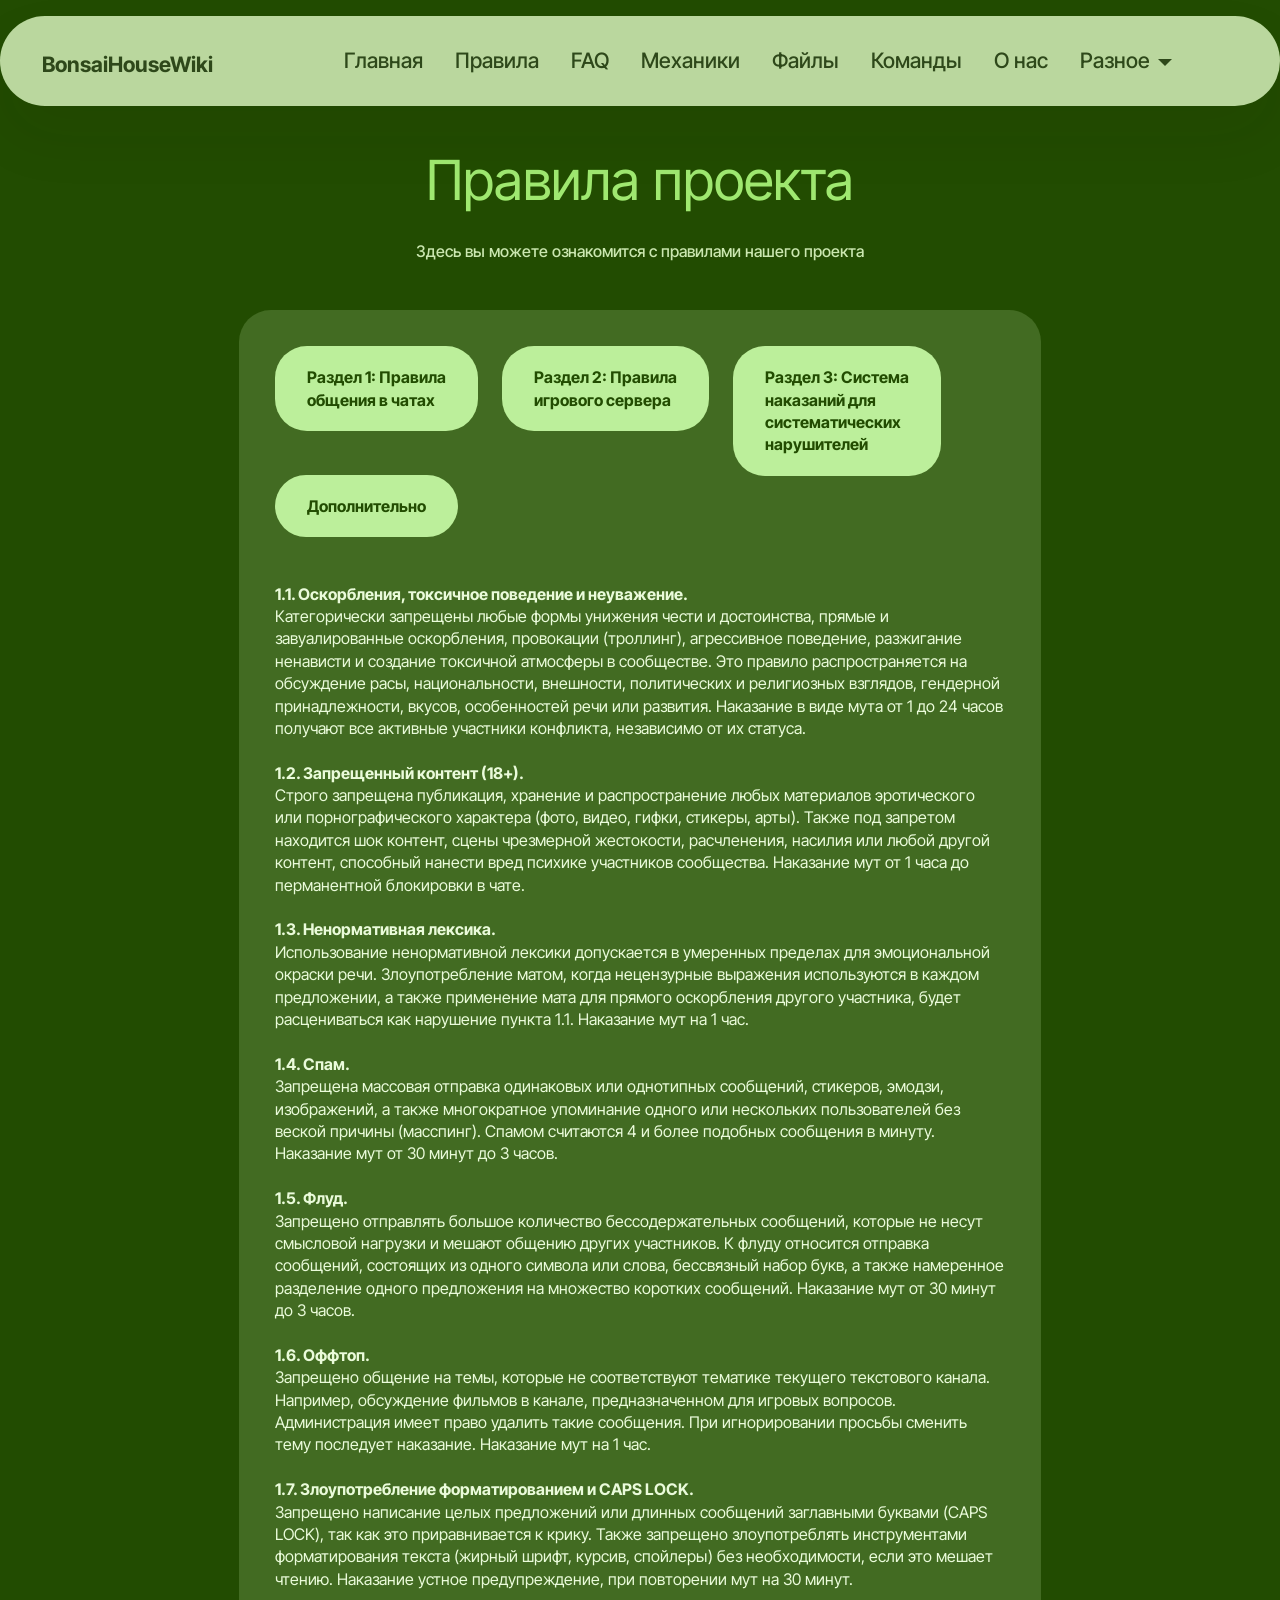
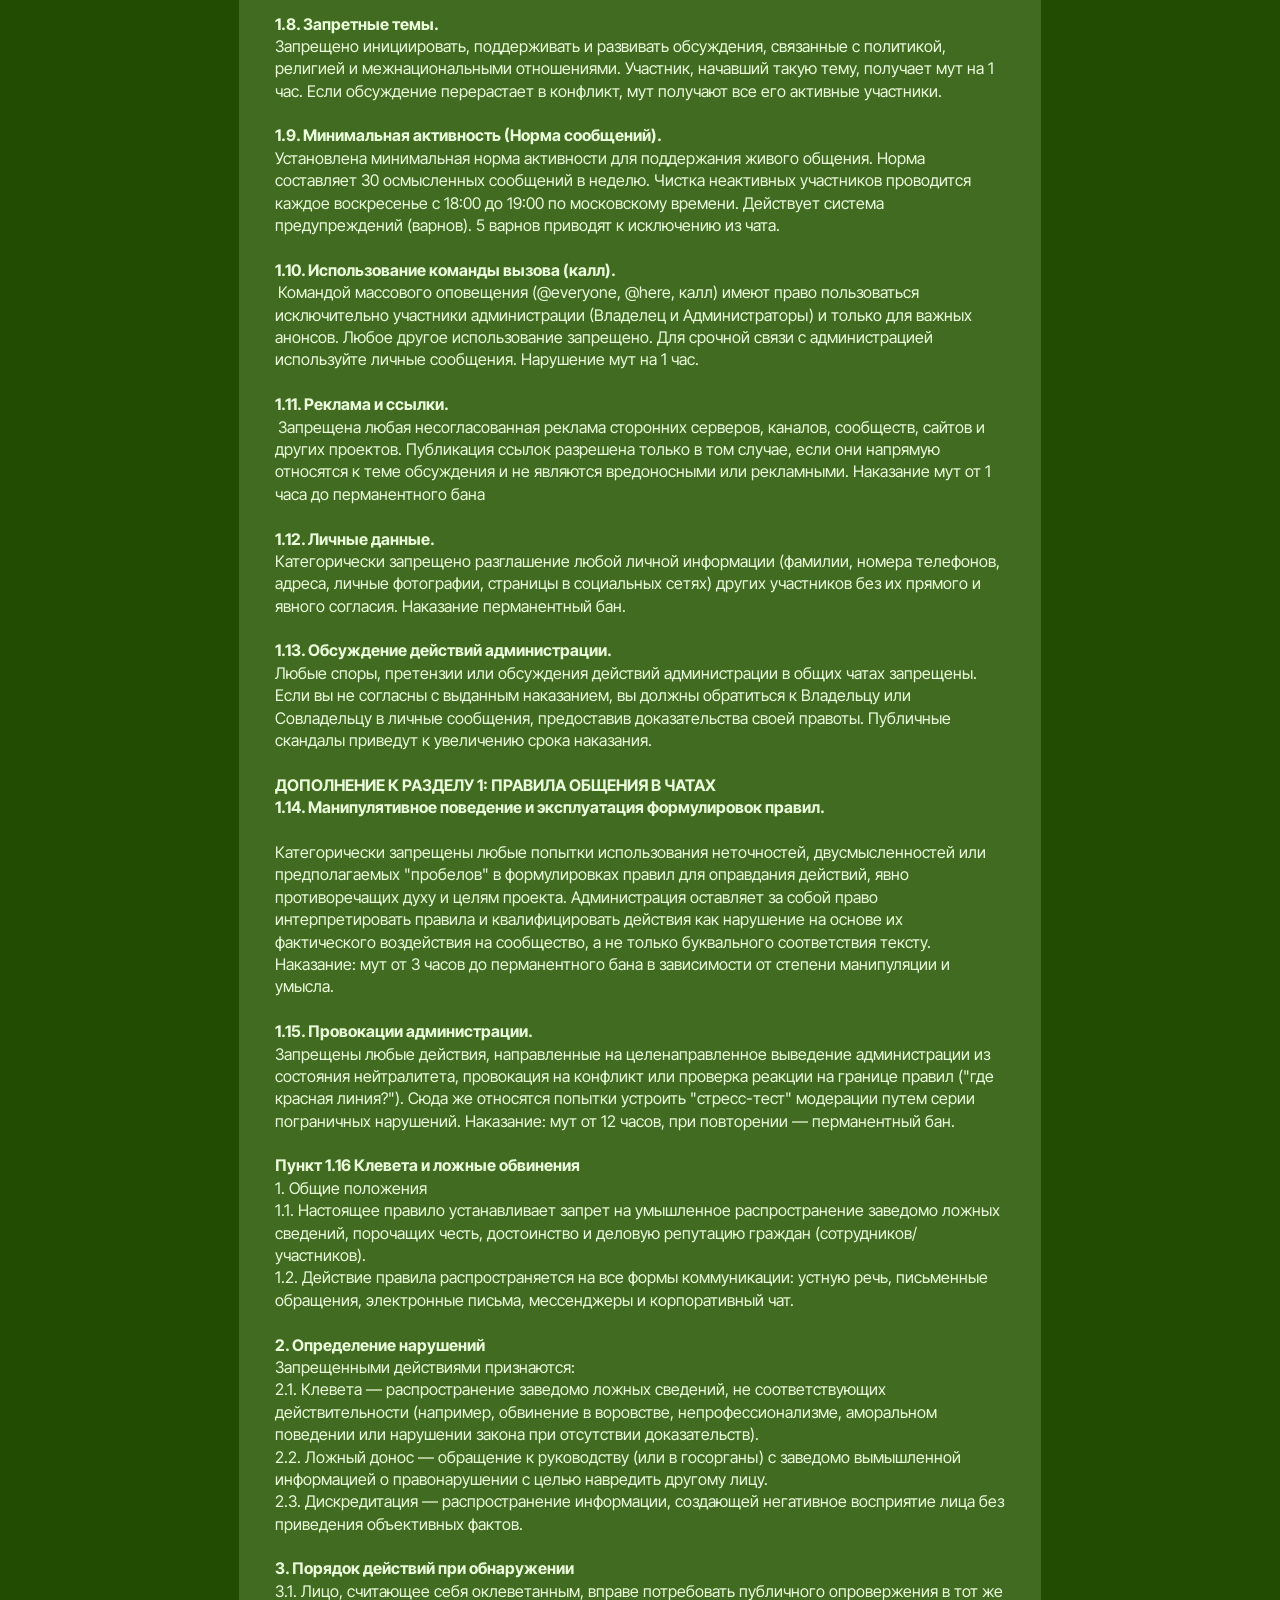
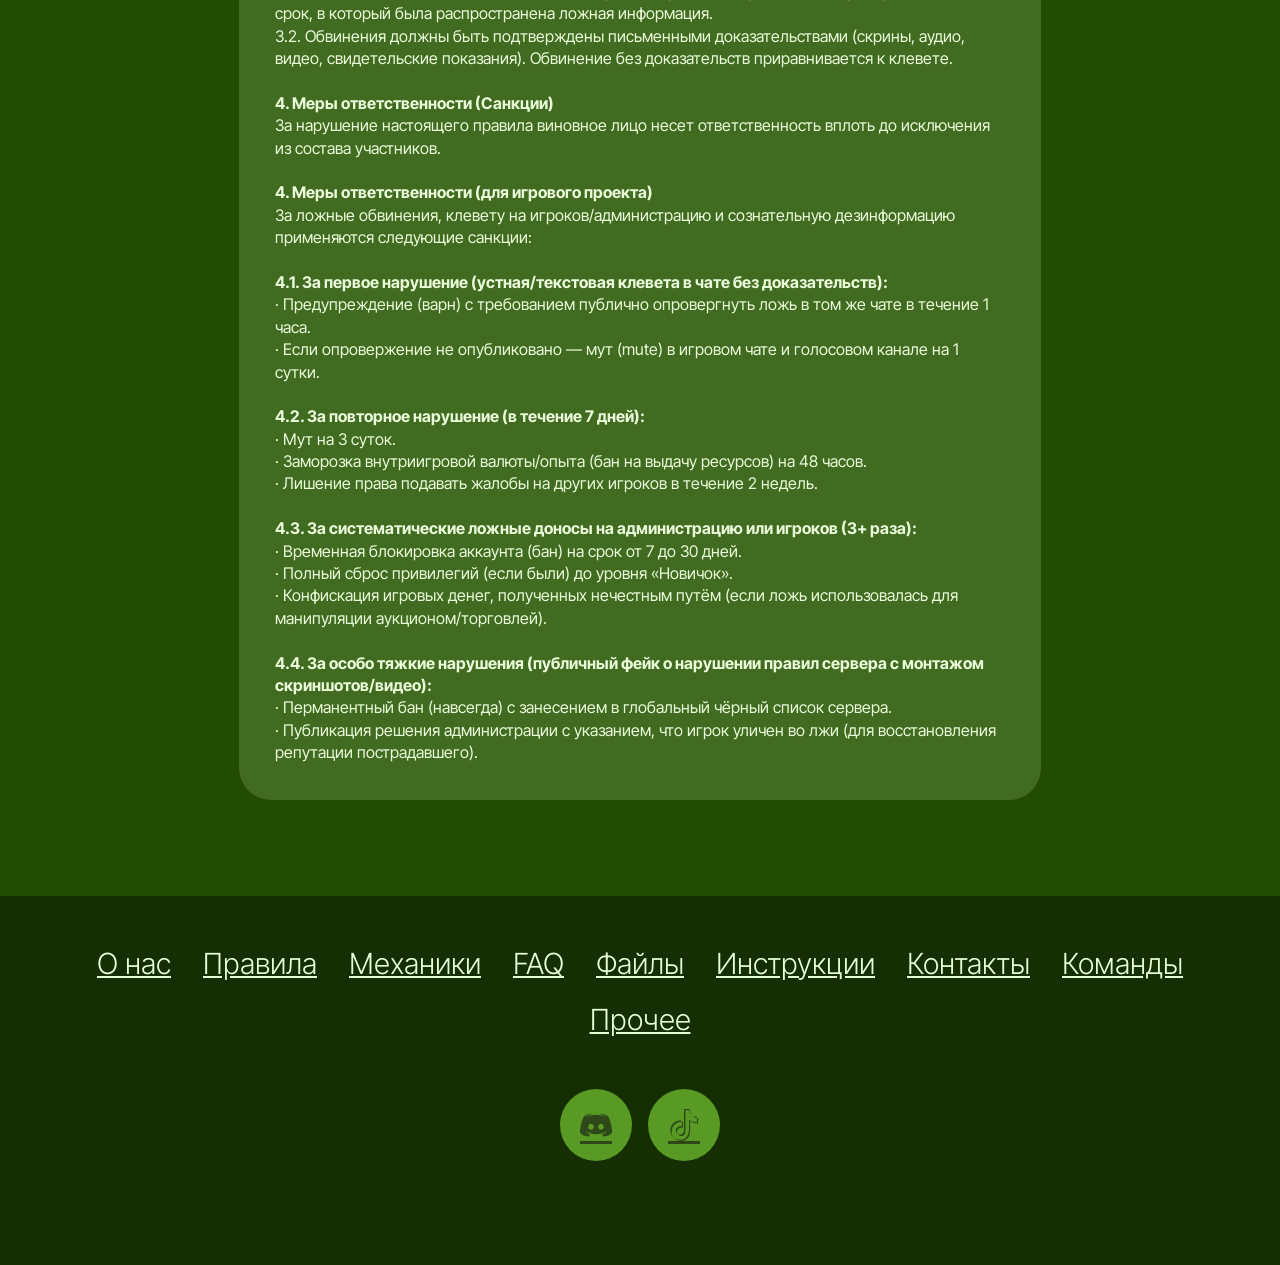
==== commit e8c4b773: "Add files via upload update disigne site" ====
--- a/page1.html
+++ b/page1.html
@@ -21,7 +21,7 @@
   <noscript><link rel="stylesheet" href="https://fonts.googleapis.com/css?family=Inter+Tight:100,200,300,400,500,600,700,800,900,100i,200i,300i,400i,500i,600i,700i,800i,900i&display=swap"></noscript>
   <link rel="preload" href="https://fonts.googleapis.com/css?family=Caveat:400,500,600,700&display=swap" as="style" onload="this.onload=null;this.rel='stylesheet'">
   <noscript><link rel="stylesheet" href="https://fonts.googleapis.com/css?family=Caveat:400,500,600,700&display=swap"></noscript>
-  <link rel="preload" as="style" href="assets/mobirise/css/mbr-additional.css?v=LEjClF"><link rel="stylesheet" href="assets/mobirise/css/mbr-additional.css?v=LEjClF" type="text/css">
+  <link rel="preload" as="style" href="assets/mobirise/css/mbr-additional.css?v=xWBCaE"><link rel="stylesheet" href="assets/mobirise/css/mbr-additional.css?v=xWBCaE" type="text/css">
 
   
   
@@ -78,7 +78,7 @@
                         <li class="nav-item first mbr-fonts-style"><a class="nav-link mbr-fonts-style show active display-7" role="tab" data-toggle="tab" data-bs-toggle="tab" href="#tabs1-1m_tab0" aria-selected="true"><strong>Раздел 1: Правила </strong><br><strong>общения в чатах</strong></a></li>
                         <li class="nav-item"><a class="nav-link mbr-fonts-style active display-7" role="tab" data-toggle="tab" data-bs-toggle="tab" href="#tabs1-1m_tab1" aria-selected="true"><strong>Раздел 2: Правила</strong><br><strong>игрового сервера</strong></a></li>
                         <li class="nav-item"><a class="nav-link mbr-fonts-style active display-7" role="tab" data-toggle="tab" data-bs-toggle="tab" href="#tabs1-1m_tab2" aria-selected="true"><strong>Раздел 3: Система </strong><br><strong>наказаний&nbsp;</strong><strong>для </strong><br><strong>систематических </strong><br><strong>нарушителей</strong></a></li>
-                        <li class="nav-item"><a class="nav-link mbr-fonts-style active display-7" role="tab" data-toggle="tab" data-bs-toggle="tab" href="#tabs1-1m_tab3" aria-selected="true"><strong>Заключение</strong></a></li>
+                        <li class="nav-item"><a class="nav-link mbr-fonts-style active display-7" role="tab" data-toggle="tab" data-bs-toggle="tab" href="#tabs1-1m_tab3" aria-selected="true"><strong>Дополнительно</strong><br></a></li>
                         
                         
                     </ul>
@@ -86,28 +86,28 @@
                         <div id="tab1" class="tab-pane in active" role="tabpanel">
                             <div class="row">
                                 <div class="col-md-12">
-                                    <p class="mbr-text mbr-fonts-style display-7"><br><strong>1.1. Оскорбления, токсичное поведение и неуважение.&nbsp;</strong>Категорически запрещены любые формы унижения чести и достоинства, прямые и завуалированные оскорбления, провокации (троллинг), агрессивное поведение, разжигание ненависти и создание токсичной атмосферы в сообществе. Это правило распространяется на обсуждение расы, национальности, внешности, политических и религиозных взглядов, гендерной принадлежности, вкусов, особенностей речи или развития. Наказание в виде мута от 1 до 24 часов получают все активные участники конфликта, независимо от их статуса.<br><strong><br></strong><strong>1.2. Запрещенный контент (18+).&nbsp;</strong>Строго запрещена публикация, хранение и распространение любых материалов эротического или порнографического характера (фото, видео, гифки, стикеры, арты). Также под запретом находится шок контент, сцены чрезмерной жестокости, расчленения, насилия или любой другой контент, способный нанести вред психике участников сообщества. Наказание мут от 1 часа до перманентной блокировки в чате.<br><strong><br></strong><strong>1.3. Ненормативная лексика.&nbsp;</strong>Использование ненормативной лексики допускается в умеренных пределах для эмоциональной окраски речи. Злоупотребление матом, когда нецензурные выражения используются в каждом предложении, а также применение мата для прямого оскорбления другого участника, будет расцениваться как нарушение пункта 1.1. Наказание мут на 1 час.<br><strong><br></strong><strong>1.4. Спам.&nbsp;</strong>Запрещена массовая отправка одинаковых или однотипных сообщений, стикеров, эмодзи, изображений, а также многократное упоминание одного или нескольких пользователей без веской причины (масспинг). Спамом считаются 4 и более подобных сообщения в минуту. Наказание мут от 30 минут до 3 часов.<br><br><strong>1.5. Флуд.&nbsp;</strong>Запрещено отправлять большое количество бессодержательных сообщений, которые не несут смысловой нагрузки и мешают общению других участников. К флуду относится отправка сообщений, состоящих из одного символа или слова, бессвязный набор букв, а также намеренное разделение одного предложения на множество коротких сообщений. Наказание мут от 30 минут до 3 часов.<br><strong><br></strong><strong>1.6. Оффтоп.&nbsp;</strong>Запрещено общение на темы, которые не соответствуют тематике текущего текстового канала. Например, обсуждение фильмов в канале, предназначенном для игровых вопросов. Администрация имеет право удалить такие сообщения. При игнорировании просьбы сменить тему последует наказание. Наказание мут на 1 час.<br><strong><br></strong><strong>1.7. Злоупотребление форматированием и CAPS LOCK.&nbsp;</strong>Запрещено написание целых предложений или длинных сообщений заглавными буквами (CAPS LOCK), так как это приравнивается к крику. Также запрещено злоупотреблять инструментами форматирования текста (жирный шрифт, курсив, спойлеры) без необходимости, если это мешает чтению. Наказание устное предупреждение, при повторении мут на 30 минут.<br><strong><br></strong><strong>1.8. Запретные темы.&nbsp;</strong>Запрещено инициировать, поддерживать и развивать обсуждения, связанные с политикой, религией и межнациональными отношениями. Участник, начавший такую тему, получает мут на 1 час. Если обсуждение перерастает в конфликт, мут получают все его активные участники.<br><strong><br></strong><strong>1.9. Минимальная активность (Норма сообщений).&nbsp;</strong>Установлена минимальная норма активности для поддержания живого общения. Норма составляет 30 осмысленных сообщений в неделю. Чистка неактивных участников проводится каждое воскресенье с 18:00 до 19:00 по московскому времени. Действует система предупреждений (варнов). 5 варнов приводят к исключению из чата.<br><strong><br></strong><strong>1.10. Использование команды вызова (калл).&nbsp;</strong>Командой массового оповещения (@everyone, @here, калл) имеют право пользоваться исключительно участники администрации (Владелец и Администраторы) и только для важных анонсов. Любое другое использование запрещено. Для срочной связи с администрацией используйте личные сообщения. Нарушение мут на 1 час.<br><strong><br></strong><strong>1.11. Реклама и ссылки.&nbsp;</strong>Запрещена любая несогласованная реклама сторонних серверов, каналов, сообществ, сайтов и других проектов. Публикация ссылок разрешена только в том случае, если они напрямую относятся к теме обсуждения и не являются вредоносными или рекламными. Наказание мут от 1 часа до перманентного бана<br><br><strong>1.12. Личные данные.&nbsp;</strong>Категорически запрещено разглашение любой личной информации (фамилии, номера телефонов, адреса, личные фотографии, страницы в социальных сетях) других участников без их прямого и явного согласия. Наказание перманентный бан.<br><strong><br></strong><strong>1.13. Обсуждение действий администрации.&nbsp;</strong>Любые споры, претензии или обсуждения действий администрации в общих чатах запрещены. Если вы не согласны с выданным наказанием, вы должны обратиться к Владельцу или Совладельцу в личные сообщения, предоставив доказательства своей правоты. Публичные скандалы приведут к увеличению срока наказания.<br><br><strong>ДОПОЛНЕНИЕ К РАЗДЕЛУ 1: ПРАВИЛА ОБЩЕНИЯ В ЧАТАХ<br>1.14. Манипулятивное поведение и эксплуатация формулировок правил.<br></strong><br>Категорически запрещены любые попытки использования неточностей, двусмысленностей или предполагаемых "пробелов" в формулировках правил для оправдания действий, явно противоречащих духу и целям проекта. Администрация оставляет за собой право интерпретировать правила и квалифицировать действия как нарушение на основе их фактического воздействия на сообщество, а не только буквального соответствия тексту. Наказание: мут от 3 часов до перманентного бана в зависимости от степени манипуляции и умысла.<br><strong><br></strong><strong>1.15. Провокации администрации.<br></strong>Запрещены любые действия, направленные на целенаправленное выведение администрации из состояния нейтралитета, провокация на конфликт или проверка реакции на границе правил ("где красная линия?"). Сюда же относятся попытки устроить "стресс-тест" модерации путем серии пограничных нарушений. Наказание: мут от 12 часов, при повторении — перманентный бан.<br><br><strong>Пункт 1.16 Клевета и ложные обвинения<br></strong>1. Общие положения<br>1.1. Настоящее правило устанавливает запрет на умышленное распространение заведомо ложных сведений, порочащих честь, достоинство и деловую репутацию граждан (сотрудников/участников).<br>1.2. Действие правила распространяется на все формы коммуникации: устную речь, письменные обращения, электронные письма, мессенджеры и корпоративный чат.<br><br><strong>2. Определение нарушений<br></strong>Запрещенными действиями признаются:<br>2.1. Клевета — распространение заведомо ложных сведений, не соответствующих действительности (например, обвинение в воровстве, непрофессионализме, аморальном поведении или нарушении закона при отсутствии доказательств).<br>2.2. Ложный донос — обращение к руководству (или в госорганы) с заведомо вымышленной информацией о правонарушении с целью навредить другому лицу.<br>2.3. Дискредитация — распространение информации, создающей негативное восприятие лица без приведения объективных фактов.<br><br><strong>3. Порядок действий при обнаружении<br></strong>3.1. Лицо, считающее себя оклеветанным, вправе потребовать публичного опровержения в тот же срок, в который была распространена ложная информация.<br>3.2. Обвинения должны быть подтверждены письменными доказательствами (скрины, аудио, видео, свидетельские показания). Обвинение без доказательств приравнивается к клевете.<br><br><strong>4. Меры ответственности (Санкции)<br></strong>За нарушение настоящего правила виновное лицо несет ответственность вплоть до исключения из состава участников.<br><br><strong>4. Меры ответственности (для игрового проекта)<br></strong><br>За ложные обвинения, клевету на игроков/администрацию и сознательную дезинформацию применяются следующие санкции:<br><br><strong>4.1. За первое нарушение (устная/текстовая клевета в чате без доказательств):</strong><br><br>· Предупреждение (варн) с требованием публично опровергнуть ложь в том же чате в течение 1 часа.<br>· Если опровержение не опубликовано — мут (mute) в игровом чате и голосовом канале на 1 сутки.<br><br><strong>4.2. За повторное нарушение (в течение 7 дней):<br></strong><br>· Мут на 3 суток.<br>· Заморозка внутриигровой валюты/опыта (бан на выдачу ресурсов) на 48 часов.<br>· Лишение права подавать жалобы на других игроков в течение 2 недель.<br><br><strong>4.3. За систематические ложные доносы на администрацию или игроков (3+ раза):</strong><br><br>· Временная блокировка аккаунта (бан) на срок от 7 до 30 дней.<br>· Полный сброс привилегий (если были) до уровня «Новичок».<br>· Конфискация игровых денег, полученных нечестным путём (если ложь использовалась для манипуляции аукционом/торговлей).<br><br><strong>4.4. За особо тяжкие нарушения (публичный фейк о нарушении правил сервера с монтажом скриншотов/видео):</strong><br><br>· Перманентный бан (навсегда) с занесением в глобальный чёрный список сервера.<br>· Публикация решения администрации с указанием, что игрок уличен во лжи (для восстановления репутации пострадавшего).</p>
+                                    <p class="mbr-text mbr-fonts-style display-7"><br><strong>1.1. Оскорбления, токсичное поведение и неуважение.&nbsp;</strong><strong><br></strong>Категорически запрещены любые формы унижения чести и достоинства, прямые и завуалированные оскорбления, провокации (троллинг), агрессивное поведение, разжигание ненависти и создание токсичной атмосферы в сообществе. Это правило распространяется на обсуждение расы, национальности, внешности, политических и религиозных взглядов, гендерной принадлежности, вкусов, особенностей речи или развития. Наказание в виде мута от 1 до 24 часов получают все активные участники конфликта, независимо от их статуса.<br><strong><br></strong><strong>1.2. Запрещенный контент (18+).&nbsp;</strong><strong><br></strong>Строго запрещена публикация, хранение и распространение любых материалов эротического или порнографического характера (фото, видео, гифки, стикеры, арты). Также под запретом находится шок контент, сцены чрезмерной жестокости, расчленения, насилия или любой другой контент, способный нанести вред психике участников сообщества. Наказание мут от 1 часа до перманентной блокировки в чате.<br><strong><br></strong><strong>1.3. Ненормативная лексика.&nbsp;</strong><strong><br></strong>Использование ненормативной лексики допускается в умеренных пределах для эмоциональной окраски речи. Злоупотребление матом, когда нецензурные выражения используются в каждом предложении, а также применение мата для прямого оскорбления другого участника, будет расцениваться как нарушение пункта 1.1. Наказание мут на 1 час.<br><strong><br></strong><strong>1.4. Спам.&nbsp;</strong><strong><br></strong>Запрещена массовая отправка одинаковых или однотипных сообщений, стикеров, эмодзи, изображений, а также многократное упоминание одного или нескольких пользователей без веской причины (масспинг). Спамом считаются 4 и более подобных сообщения в минуту. Наказание мут от 30 минут до 3 часов.<br><br><strong>1.5. Флуд.</strong><strong><br></strong>Запрещено отправлять большое количество бессодержательных сообщений, которые не несут смысловой нагрузки и мешают общению других участников. К флуду относится отправка сообщений, состоящих из одного символа или слова, бессвязный набор букв, а также намеренное разделение одного предложения на множество коротких сообщений. Наказание мут от 30 минут до 3 часов.<br><strong><br></strong><strong>1.6. Оффтоп.&nbsp;</strong><strong><br></strong>Запрещено общение на темы, которые не соответствуют тематике текущего текстового канала. Например, обсуждение фильмов в канале, предназначенном для игровых вопросов. Администрация имеет право удалить такие сообщения. При игнорировании просьбы сменить тему последует наказание. Наказание мут на 1 час.<br><strong><br></strong><strong>1.7. Злоупотребление форматированием и CAPS LOCK.&nbsp;</strong><strong><br></strong>Запрещено написание целых предложений или длинных сообщений заглавными буквами (CAPS LOCK), так как это приравнивается к крику. Также запрещено злоупотреблять инструментами форматирования текста (жирный шрифт, курсив, спойлеры) без необходимости, если это мешает чтению. Наказание устное предупреждение, при повторении мут на 30 минут.<br><strong><br></strong><strong>1.8. Запретные темы.&nbsp;</strong><strong><br></strong>Запрещено инициировать, поддерживать и развивать обсуждения, связанные с политикой, религией и межнациональными отношениями. Участник, начавший такую тему, получает мут на 1 час. Если обсуждение перерастает в конфликт, мут получают все его активные участники.<br><strong><br></strong><strong>1.9. Минимальная активность (Норма сообщений).&nbsp;</strong><strong><br></strong>Установлена минимальная норма активности для поддержания живого общения. Норма составляет 30 осмысленных сообщений в неделю. Чистка неактивных участников проводится каждое воскресенье с 18:00 до 19:00 по московскому времени. Действует система предупреждений (варнов). 5 варнов приводят к исключению из чата.<br><strong><br></strong><strong>1.10. Использование команды вызова (калл).</strong><strong><br></strong><strong>&nbsp;</strong>Командой массового оповещения (@everyone, @here, калл) имеют право пользоваться исключительно участники администрации (Владелец и Администраторы) и только для важных анонсов. Любое другое использование запрещено. Для срочной связи с администрацией используйте личные сообщения. Нарушение мут на 1 час.<br><strong><br></strong><strong>1.11. Реклама и ссылки.</strong><strong><br></strong><strong>&nbsp;</strong>Запрещена любая несогласованная реклама сторонних серверов, каналов, сообществ, сайтов и других проектов. Публикация ссылок разрешена только в том случае, если они напрямую относятся к теме обсуждения и не являются вредоносными или рекламными. Наказание мут от 1 часа до перманентного бана<br><br><strong>1.12. Личные данные.&nbsp;</strong><strong><br></strong>Категорически запрещено разглашение любой личной информации (фамилии, номера телефонов, адреса, личные фотографии, страницы в социальных сетях) других участников без их прямого и явного согласия. Наказание перманентный бан.<br><strong><br></strong><strong>1.13. Обсуждение действий администрации.&nbsp;</strong><strong><br></strong>Любые споры, претензии или обсуждения действий администрации в общих чатах запрещены. Если вы не согласны с выданным наказанием, вы должны обратиться к Владельцу или Совладельцу в личные сообщения, предоставив доказательства своей правоты. Публичные скандалы приведут к увеличению срока наказания.<br><br><strong>ДОПОЛНЕНИЕ К РАЗДЕЛУ 1: ПРАВИЛА ОБЩЕНИЯ В ЧАТАХ<br>1.14. Манипулятивное поведение и эксплуатация формулировок правил.<br></strong><br>Категорически запрещены любые попытки использования неточностей, двусмысленностей или предполагаемых "пробелов" в формулировках правил для оправдания действий, явно противоречащих духу и целям проекта. Администрация оставляет за собой право интерпретировать правила и квалифицировать действия как нарушение на основе их фактического воздействия на сообщество, а не только буквального соответствия тексту. Наказание: мут от 3 часов до перманентного бана в зависимости от степени манипуляции и умысла.<br><strong><br></strong><strong>1.15. Провокации администрации.<br></strong>Запрещены любые действия, направленные на целенаправленное выведение администрации из состояния нейтралитета, провокация на конфликт или проверка реакции на границе правил ("где красная линия?"). Сюда же относятся попытки устроить "стресс-тест" модерации путем серии пограничных нарушений. Наказание: мут от 12 часов, при повторении — перманентный бан.<br><br><strong>Пункт 1.16 Клевета и ложные обвинения<br></strong>1. Общие положения<br>1.1. Настоящее правило устанавливает запрет на умышленное распространение заведомо ложных сведений, порочащих честь, достоинство и деловую репутацию граждан (сотрудников/участников).<br>1.2. Действие правила распространяется на все формы коммуникации: устную речь, письменные обращения, электронные письма, мессенджеры и корпоративный чат.<br><br><strong>2. Определение нарушений<br></strong>Запрещенными действиями признаются:<br>2.1. Клевета — распространение заведомо ложных сведений, не соответствующих действительности (например, обвинение в воровстве, непрофессионализме, аморальном поведении или нарушении закона при отсутствии доказательств).<br>2.2. Ложный донос — обращение к руководству (или в госорганы) с заведомо вымышленной информацией о правонарушении с целью навредить другому лицу.<br>2.3. Дискредитация — распространение информации, создающей негативное восприятие лица без приведения объективных фактов.<br><br><strong>3. Порядок действий при обнаружении<br></strong>3.1. Лицо, считающее себя оклеветанным, вправе потребовать публичного опровержения в тот же срок, в который была распространена ложная информация.<br>3.2. Обвинения должны быть подтверждены письменными доказательствами (скрины, аудио, видео, свидетельские показания). Обвинение без доказательств приравнивается к клевете.<br><br><strong>4. Меры ответственности (Санкции)<br></strong>За нарушение настоящего правила виновное лицо несет ответственность вплоть до исключения из состава участников.<br><br><strong>4. Меры ответственности (для игрового проекта)</strong><br>За ложные обвинения, клевету на игроков/администрацию и сознательную дезинформацию применяются следующие санкции:<br><br><strong>4.1. За первое нарушение (устная/текстовая клевета в чате без доказательств):</strong><br>· Предупреждение (варн) с требованием публично опровергнуть ложь в том же чате в течение 1 часа.<br>· Если опровержение не опубликовано — мут (mute) в игровом чате и голосовом канале на 1 сутки.<br><br><strong>4.2. За повторное нарушение (в течение 7 дней):</strong><br>· Мут на 3 суток.<br>· Заморозка внутриигровой валюты/опыта (бан на выдачу ресурсов) на 48 часов.<br>· Лишение права подавать жалобы на других игроков в течение 2 недель.<br><br><strong>4.3. За систематические ложные доносы на администрацию или игроков (3+ раза):</strong><br>· Временная блокировка аккаунта (бан) на срок от 7 до 30 дней.<br>· Полный сброс привилегий (если были) до уровня «Новичок».<br>· Конфискация игровых денег, полученных нечестным путём (если ложь использовалась для манипуляции аукционом/торговлей).<br><br><strong>4.4. За особо тяжкие нарушения (публичный фейк о нарушении правил сервера с монтажом скриншотов/видео):</strong><br>· Перманентный бан (навсегда) с занесением в глобальный чёрный список сервера.<br>· Публикация решения администрации с указанием, что игрок уличен во лжи (для восстановления репутации пострадавшего).</p>
                                 </div>
                             </div>
                         </div>
                         <div id="tab2" class="tab-pane" role="tabpanel">
                             <div class="row">
                                 <div class="col-md-12">
-                                    <p class="mbr-text mbr-fonts-style display-7"><strong>2.1 Использование стороннего ПО и модификаций<br></strong><br><strong>2.1.1. Читы.&nbsp;</strong>Категорически запрещено использование любого программного обеспечения, модификаций или скриптов, дающих нечестное преимущество над другими игроками. Список включает, но не ограничивается: XRay, WallHack, Tracers, KillAura, Aimbot, FlyHack, SpeedHack, AutoArmor, AutoTotem, а также любые другие функции чит клиентов. Наказание бан навсегда.<br><strong><br></strong><strong>2.1.2. Вспомогательное ПО.&nbsp;</strong>Запрещено использование автокликеров, макросов для строительства или PvP, а также любых программ, автоматизирующих действия игрока с целью получения преимущества. Наказание бан от 3 до 30 дней.<br><strong><br></strong><strong>2.1.3. Модификации.&nbsp;</strong>Разрешены только клиентские модификации, не влияющие на игровой процесс, такие как моды на миникарту (без отображения игроков или пещер), моды для улучшения производительности (OptiFine, Sodium) и шейдеры. Моды, изменяющие геймплей запрещены. (схематика разрешена, для удобства строительства, также разрешен использование автоподбора блока)<br><strong><br></strong><strong>2.1.4 Ресурспаки.&nbsp;</strong>Запрещены так же ресурспаки работающие как читы и другие вспомогательные программы, облегчающие геймплей.<br><br><strong>2.2 Багоюз (использование ошибки игры и сервера)<br>2.2.1. Определение.&nbsp;</strong>Багом считается любая особенность игры или плагина, работающая не так, как было задумано разработчиками, и позволяющая получить преимущество.<br><strong><br></strong><strong>2.2.2. Дюп.&nbsp;</strong>Категорически запрещено любое копирование (дюп) предметов, блоков или сущностей с использованием ошибок игры. Наказание перманентный бан и обнуление ресурсов у всех причастных.<br><strong><br></strong><strong>2.2.3. Проникновение сквозь блоки.&nbsp;</strong>Запрещено использование ошибок с эндер жемчугом, лодками, вагонетками или любыми другими способами для проникновения сквозь стены, полы и закрытые территории. Наказание бан от 7 до 30 дней.<br><strong><br></strong><strong>2.2.4. Сокрытие багов.&nbsp;</strong>Если вы обнаружили баг, вы обязаны немедленно сообщить о нем администрации в личные сообщения. Умышленное сокрытие информации о критических ошибках (например, дюпе) приравнивается к их использованию. Наказание бан от 5 дней.<br><strong><br></strong><strong>2.2.5. Эксплойты механик.&nbsp;</strong>Запрещено использование ошибок в механике работы мобов, воронок, порталов или других игровых элементов для создания нечестных ферм или получения выгоды.<br><br><strong>2.3 Гриферство и вредительство.<br>2.3.1. Разрушение и изменение.&nbsp;</strong>Строго запрещено разрушение, изменение или достраивание чужих построек без явного разрешения владельца территории. Наказание бан от 14 дней до перманентного.<br><strong><br></strong><strong>2.3.2. Воровство.&nbsp;</strong>Запрещено воровство любых ресурсов из чужих сундуков, бочек, шалкеров и других хранилищ, даже если они не запривачены. Наказание бан от 7 до 30 дней.<br><strong><br></strong><strong>2.3.3. Вредительство ландшафту.&nbsp;</strong>Запрещено намеренное уродование ландшафта, заливание территорий лавой или водой, создание бессмысленных ям или столбов. Наказание бан от 3 до 14 дней.<br><strong><br></strong><strong>2.3.4. Убийство мобов.&nbsp;</strong>Запрещено целенаправленное убийство мирных мобов (коров, овец, жителей), принадлежащих другому игроку и находящихся на его территории. Наказание бан от 1 до 7 дней.<br><strong><br></strong><strong>2.3.5. Ловушки.&nbsp;</strong>Запрещено создание ловушек, которые приводят к смерти, потере инвентаря или запиранию игрока без его согласия. Наказание бан от 7 до 30 дней.<br><br><strong>2.4 Правила PVP (Игрок против Игрока)<br>2.4.1. Согласие.&nbsp;</strong>Убийство другого игрока разрешено только при обоюдном и заранее оговоренном согласии.<br><strong><br></strong><strong>2.4.2. RDM (Random Death Match).&nbsp;</strong>Любое убийство без причины и&nbsp;согласия считается нарушением. Наказание бан от&nbsp;3 до&nbsp;14 дней.<br><br><strong>2.5 Экономика сервера и торговля<br>2.5.1. Мошенничество.&nbsp;</strong>Запрещен любой обман игроков во время торговых операций. Наказание бан от 14 дней до перманентного.<br><strong><br></strong><strong>2.5.2. Реальная торговля (RMT).&nbsp;</strong>Категорически запрещена продажа или покупка любых внутриигровых предметов или ресурсов за реальные деньги. Наказание перманентный бан обеим сторонам сделки.<br><strong><br></strong><strong>2.5.3. Дестабилизация экономики.&nbsp;</strong>Запрещены действия, направленные на умышленный подрыв серверной экономики, такие как массовый сброс цен.<br><br><strong>2.6 Использование нескольких акаунтов (альты/твинки)<br>2.6.1. Основное правило.&nbsp;</strong>Игроку разрешено иметь несколько аккаунтов, но одновременно на сервере может находиться только двое.<br><strong><br></strong><strong>2.6.2. Наказания.&nbsp;</strong>Если основной аккаунт получает бан, все его дополнительные аккаунты также блокируются. Попытка обойти бан с помощью альта приведет к перманентной блокировке.<br><strong><br></strong><strong>2.6.3. Злоупотребление.&nbsp;</strong>Запрещено использовать альт аккаунты для получения дополнительной выгоды в ивентах или для обхода игровых ограничений. Наказание бан всех аккаунтов на 7 дней.<br><strong><br></strong><strong>2.6.4 Пометка акаунта.&nbsp;</strong>Все твинки должны помечаться игроком в вайтлисте, а так же на сервере администрацией по возможности, после регистрации игрока.<br><br><strong>2.7 Нагрузка на сервер и механизмы<br></strong><strong>2.7.1. Лаг машины.&nbsp;</strong>Категорически запрещено строительство любых механизмов, целью которых является создание преднамеренной нагрузки на сервер. Наказание перманентный бан.<br><strong><br></strong><strong>2.7.2. Оптимизация механизмов.&nbsp;</strong>Игроки обязаны строить свои редстоун схемы и фермы с учетом оптимизации. Запрещено оставлять работать ресурсоемкие механизмы без необходимости. Администрация имеет право отключить такой механизм.<br><strong><br></strong><strong>2.7.3. Ограничения.&nbsp;</strong>Запрещено размещать более 100 воронок или 50 поршней в одном чанке. Запрещено разведение более 150 животных в одном чанке.<br><br><strong>2.8 Правила строительства и эстетика<br>2.8.1. Оскорбительные постройки.&nbsp;</strong>Запрещено строительство объектов, содержащих нацистскую символику, половые органы или оскорбительные надписи. Наказание бан на 7 дней и снос постройки.<br><strong><br></strong><strong>2.8.2. Территории.&nbsp;</strong>Запрещено застраивать территорию вплотную к базе другого игрока без его согласия (соблюдайте дистанцию минимум 100 блоков).<br><strong><br></strong><strong>2.8.3. Экология мира.&nbsp;</strong>Запрещено оставлять висящие в воздухе кроны деревьев, столбы "1x1", блоки под собой для быстрого перемещения, земляные коробки и не заделанные ямы от взрывов криперов. Уважайте окружающий мир. <br><strong><br></strong><strong>2.8.3. Владение Территорией.&nbsp;</strong>Территория попадает под чью-либо собственность только если там установлена табличка с ником собственника и датой установки таблички в формате 00/00/0000. Также для решения вопросов территориальной собственности, рекомендуется создание скриншота этой таблички, для предоставления как доказательств на собственность, в случае споров. (применяется в случаях отсутствия видимого пребывания игрока на данной территории, например пометить место будущей постройки, или показать претензии на найденный спавнер).<br><br><strong>2.9 Общественные места<br></strong><strong>2.9.1. Спавн и магазины.&nbsp;</strong>Запрещено изменять, разрушать или блокировать доступ к общественным местам.<br><strong><br></strong><strong>2.9.2. Адский хаб (Nether Hub).&nbsp;</strong>Строительство тоннелей в хабе разрешено только по согласованным осям и стандартам.<br><strong><br></strong><strong>2.9.3. Край (The End).</strong>Запрещено блокировать или застраивать центральный портал в Энде.<br><br><strong>2.10 Поведение в игровом чате<br></strong><br><strong>2.10.1. Попрошайничество.&nbsp;</strong>Запрещено навязчиво выпрашивать ресурсы у других игроков или администрации.<br><strong><br></strong><strong>2.10.2. Торговый чат.&nbsp;</strong>Засорение общего чата многократными торговыми предложениями запрещено. Для этого используйте личные сообщения или специальные каналы.<br><strong><br></strong><strong>2.11. Правила во время ивентов.&nbsp;</strong>Запрещено злоупотреблять механиками ивента, мешать другим участникам или вступать в сговор (тиминг), если это не предусмотрено правилами конкретного ивента. Наказание дисквалификация и бан от 1 дня.<br><strong><br></strong><strong>2.12. Выдача себя за администрацию.&nbsp;</strong>Запрещено выдавать себя за члена администрации, используя схожие никнеймы или вводя игроков в заблуждение. Наказание перманентный бан. (У всех членов администрации, имеется соответствующий префикс у ника, на всех аккаунтах).</p>
+                                    <p class="mbr-text mbr-fonts-style display-7"><strong>2.1 Использование стороннего ПО и модификаций</strong><br><strong>2.1.1. Читы.&nbsp;</strong>Категорически запрещено использование любого программного обеспечения, модификаций или скриптов, дающих нечестное преимущество над другими игроками. Список включает, но не ограничивается: XRay, WallHack, Tracers, KillAura, Aimbot, FlyHack, SpeedHack, AutoArmor, AutoTotem, а также любые другие функции чит клиентов. Наказание бан навсегда.<br><strong><br></strong><strong>2.1.2. Вспомогательное ПО.&nbsp;</strong><strong><br></strong>Запрещено использование автокликеров, макросов для строительства или PvP, а также любых программ, автоматизирующих действия игрока с целью получения преимущества. Наказание бан от 3 до 30 дней.<br><strong><br></strong><strong>2.1.3. Модификации.</strong><strong><br></strong><strong>&nbsp;</strong>Разрешены только клиентские модификации, не влияющие на игровой процесс, такие как моды на миникарту (без отображения игроков или пещер), моды для улучшения производительности (OptiFine, Sodium) и шейдеры. Моды, изменяющие геймплей запрещены. (схематика разрешена, для удобства строительства, также разрешен использование автоподбора блока)<br><strong><br></strong><strong>2.1.4 Ресурспаки.&nbsp;</strong><strong><br></strong>Запрещены так же ресурспаки работающие как читы и другие вспомогательные программы, облегчающие геймплей.<br><br>------------------------------------------<br><strong>2.2 Багоюз (использование ошибки игры и сервера)</strong><br><strong><br>2.2.1. Определение.&nbsp;</strong><strong><br></strong>Багом считается любая особенность игры или плагина, работающая не так, как было задумано разработчиками, и позволяющая получить преимущество.<br><strong><br></strong><strong>2.2.2. Дюп.</strong><br><strong>&nbsp;</strong>Категорически запрещено любое копирование (дюп) предметов, блоков или сущностей с использованием ошибок игры. Наказание перманентный бан и обнуление ресурсов у всех причастных.<br><strong><br></strong><strong>2.2.3. Проникновение сквозь блоки.&nbsp;</strong><strong><br></strong>Запрещено использование ошибок с эндер жемчугом, лодками, вагонетками или любыми другими способами для проникновения сквозь стены, полы и закрытые территории. Наказание бан от 7 до 30 дней.<br><strong><br></strong><strong>2.2.4. Сокрытие багов.&nbsp;</strong><strong><br></strong>Если вы обнаружили баг, вы обязаны немедленно сообщить о нем администрации в личные сообщения. Умышленное сокрытие информации о критических ошибках (например, дюпе) приравнивается к их использованию. Наказание бан от 5 дней.<br><strong><br></strong><strong>2.2.5. Эксплойты механик.&nbsp;</strong><strong><br></strong>Запрещено использование ошибок в механике работы мобов, воронок, порталов или других игровых элементов для создания нечестных ферм или получения выгоды.<br><br>------------------------------------------<br><strong>2.3 Гриферство и вредительство.<br>2.3.1. Разрушение и изменение.&nbsp;</strong><strong><br></strong>Строго запрещено разрушение, изменение или достраивание чужих построек без явного разрешения владельца территории. Наказание бан от 14 дней до перманентного.<br><strong><br></strong><strong>2.3.2. Воровство.&nbsp;</strong><strong><br></strong>Запрещено воровство любых ресурсов из чужих сундуков, бочек, шалкеров и других хранилищ, даже если они не запривачены. Наказание бан от 7 до 30 дней.<br><strong><br></strong><strong>2.3.3. Вредительство ландшафту.&nbsp;</strong><strong><br></strong>Запрещено намеренное уродование ландшафта, заливание территорий лавой или водой, создание бессмысленных ям или столбов. Наказание бан от 3 до 14 дней.<br><strong><br></strong><strong>2.3.4. Убийство мобов.&nbsp;</strong><strong><br></strong>Запрещено целенаправленное убийство мирных мобов (коров, овец, жителей), принадлежащих другому игроку и находящихся на его территории. Наказание бан от 1 до 7 дней.<br><strong><br></strong><strong>2.3.5. Ловушки.&nbsp;</strong><strong><br></strong>Запрещено создание ловушек, которые приводят к смерти, потере инвентаря или запиранию игрока без его согласия. Наказание бан от 7 до 30 дней.<br><br>------------------------------------------<br><strong>2.4 Правила PVP (Игрок против Игрока)</strong><br><strong><br>2.4.1. Согласие.&nbsp;</strong><strong><br></strong>Убийство другого игрока разрешено только при обоюдном и заранее оговоренном согласии.<br><strong><br></strong><strong>2.4.2. RDM (Random Death Match).&nbsp;</strong><strong><br></strong>Любое убийство без причины и&nbsp;согласия считается нарушением. Наказание бан от&nbsp;3 до&nbsp;14 дней.<br><br>------------------------------------------<br><strong>2.5 Экономика сервера и торговля<br>2.5.1. Мошенничество.&nbsp;</strong><strong><br></strong>Запрещен любой обман игроков во время торговых операций. Наказание бан от 14 дней до перманентного.<br><strong><br></strong><strong>2.5.2. Реальная торговля (RMT).</strong><strong><br></strong><strong>&nbsp;</strong>Категорически запрещена продажа или покупка любых внутриигровых предметов или ресурсов за реальные деньги. Наказание перманентный бан обеим сторонам сделки.<br><strong><br></strong><strong>2.5.3. Дестабилизация экономики.&nbsp;</strong><strong><br></strong>Запрещены действия, направленные на умышленный подрыв серверной экономики, такие как массовый сброс цен.<br><br>------------------------------------------<br><strong>2.6 Использование нескольких акаунтов (альты/твинки)<br>2.6.1. Основное правило.&nbsp;</strong><strong><br></strong>Игроку запрещено иметь несколько игровых аккаунтов на сервере Bonsai<br><strong><br></strong><strong>2.6.2. Наказания.&nbsp;</strong><strong><br></strong>За сокрытие наличия дополнительного аккаунта на сервере Bonsai, участник получает игровой бан на 4 дня. Из всех аккаунтов участника выбирается один, который останется зарегестрированным, а остальные аккаунты получат перманентный бан. Просьбы об смене аккаунта не рассматриваются в этом случае.<br><strong><br></strong><strong>2.6.3. Злоупотребление.&nbsp;</strong><strong><br></strong>Запрещено использовать альт аккаунты для получения дополнительной выгоды в ивентах или для обхода игровых ограничений. Наказание бан всех аккаунтов на 7 дней.<br><strong><br></strong><strong>2.6.4 Смена аккаунта</strong><strong><br></strong>Игрок в случае утраты доступа к своему майнкрафт аккаунту, или изменение данных майнкрафт аккаунта, участник вправе потребовать сменить регистрацию на серевере Bonsai по новым данным. Старые и неактуальные данные получат перманентный бан на сервере.<br><br>------------------------------------------<br><strong>2.7 Нагрузка на сервер и механизмы</strong><br><strong><br></strong><strong>2.7.1. Лаг машины.&nbsp;</strong><strong><br></strong>Категорически запрещено строительство любых механизмов, целью которых является создание преднамеренной нагрузки на сервер. Наказание перманентный бан.<br><strong><br></strong><strong>2.7.2. Оптимизация механизмов.&nbsp;</strong><strong><br></strong>Игроки обязаны строить свои редстоун схемы и фермы с учетом оптимизации. Запрещено оставлять работать ресурсоемкие механизмы без необходимости. Администрация имеет право отключить такой механизм.<br><strong><br></strong><strong>2.7.3. Ограничения.&nbsp;</strong><strong><br></strong>Запрещено размещать более 100 воронок или 50 поршней в одном чанке. Запрещено разведение более 150 животных в одном чанке.<br><br><strong>2.7.4. Снос.</strong><br>В случае обнаружения областей вызывающие нагрузки, администрация требует от игрока снести нагрузку самостоятельно в указанный срок. В случае отказа в содействии, администрация вправе избавится от области с нагрузкой, без компенсаций.<br><br>------------------------------------------<br><strong>2.8 Правила строительства и эстетика</strong><br><strong><br>2.8.1. Оскорбительные постройки.</strong><br>Запрещено строительство объектов, содержащих нацистскую символику, половые органы или оскорбительные надписи и другие подобные элементы и внезависимости от их местонахождения. Наказание бан на 7 дней и снос постройки.<br><strong><br></strong><strong>2.8.2. Территории.&nbsp;</strong><strong><br></strong>Запрещено застраивать территорию вплотную к базе другого игрока без его согласия (соблюдайте дистанцию минимум 100 блоков).<br><strong><br></strong><strong>2.8.3. Экология мира.&nbsp;</strong><strong><br></strong>Запрещено оставлять висящие в воздухе кроны деревьев, столбы "1x1", блоки под собой для быстрого перемещения, земляные коробки и не заделанные ямы от взрывов криперов. Уважайте окружающий мир. <br><strong><br></strong><strong>2.8.3. Владение Территорией.&nbsp;</strong><strong><br></strong>Территория попадает под чью-либо собственность только если там установлена табличка с ником собственника и датой установки таблички в формате день/месяц/год. Также для решения вопросов территориальной собственности, рекомендуется создание скриншота этой таблички, для предоставления как доказательств на собственность, в случае споров. (применяется в случаях отсутствия видимого пребывания игрока на данной территории, например пометить место будущей постройки, или показать претензии на найденный спавнер).<br><br>------------------------------------------<br><strong>2.9 Общественные места<br></strong><strong>2.9.1. Спавн и магазины.&nbsp;</strong><strong><br></strong>Запрещено изменять, разрушать или блокировать доступ к общественным местам.<br><strong><br></strong><strong>2.9.2. Адский хаб (Nether Hub).&nbsp;</strong><strong><br></strong>Строительство тоннелей в хабе разрешено только по согласованным осям и стандартам.<br><strong><br></strong><strong>2.9.3. Край (The End).</strong><strong><br></strong>Запрещено блокировать или застраивать центральный портал в Энде.<br>------------------------------------------<br><strong>2.10 Поведение в игровом чате</strong><br><strong>2.10.1. Попрошайничество.&nbsp;</strong><strong><br></strong>Запрещено навязчиво выпрашивать ресурсы у других игроков или администрации.<br><strong><br></strong><strong>2.10.2. Торговый чат.&nbsp;</strong><strong><br></strong>Засорение общего чата многократными торговыми предложениями запрещено. Для этого используйте личные сообщения или специальные каналы.<br><strong><br></strong><strong>2.11. Правила во время ивентов.&nbsp;</strong><strong><br></strong>Запрещено злоупотреблять механиками ивента, мешать другим участникам или вступать в сговор (тиминг), если это не предусмотрено правилами конкретного ивента. Наказание дисквалификация и бан от 1 дня.<br><strong><br></strong><strong>2.12. Выдача себя за администрацию.&nbsp;</strong><strong><br></strong>Запрещено выдавать себя за члена администрации, используя схожие никнеймы или вводя игроков в заблуждение. Наказание перманентный бан. (У всех членов администрации, имеется соответствующий префикс у ника, на всех их аккаунтах).</p>
                                 </div>
                             </div>
                         </div>
                         <div id="tab3" class="tab-pane" role="tabpanel">
                             <div class="row">
                                 <div class="col-md-12">
-                                    <p class="mbr-text mbr-fonts-style display-7"><strong>СИСТЕМА ЭСКАЛАЦИИ НАКАЗАНИЙ ДЛЯ СИСТЕМАТИЧЕСКИХ НАРУШИТЕЛЕЙ<br></strong><strong><br></strong><strong>3.1. Цель.&nbsp;</strong>Данный раздел вводится для пресечения деятельности участников, которые систематически ищут и используют лазейки в правилах, нарушают их дух, провоцируют администрацию и других участников.<br><strong><br></strong><strong>3.2. Накопительная система варнов за манипулятивное поведение.&nbsp;</strong><strong><br></strong>Помимо стандартных наказаний за конкретные нарушения, за следующие действия начисляются варны (предупреждения) в специальный скрытый от участника реестр:<br><br>Попытка оправдать нарушение отсылкой к "пробелу в правилах". (+1 варн)<br>Публичный спор с администрацией о формулировках с целью избежать наказания. (+2 варна)<br>Систематическое создание пограничных, провокационных ситуаций для "тестирования" модерации. (+3 варна за каждую задокументированную серию)<br>Попытка вовлечь других участников в обсуждение "несправедливости" правил или решений администации. (+2 варна)<br><strong><br></strong><strong>3.3. Последствия накопления варнов<br></strong>3 варна: Принудительная беседа с Владельцем/Совладельцем. Вынесение окончательного предупреждения.<br>4 варна: Бан на 30 дней на всех платформах проекта (чат + сервер).<br>5 варнов: Перманентный бессрочный бан без возможности апелляции. Внесение в Общий Чёрный Список (ОЧС).<br><br><strong>3.4. Немедленный перманентный бан <br></strong>Следующие действия приводят к немедленному перманентному бану и внесению в ОЧС без системы варнов:<br>Организованная групповая деятельность с целью дестабилизации работы администрации через манипуляцию правилами.<br>Создание альтернативных аккаунтов (альтов) для продолжения деструктивной деятельности после получения бана по данной статье.<br>Публикация приватной переписки с администрацией с целью её обсуждения и выявления "слабостей" в аргументации.</p>
+                                    <p class="mbr-text mbr-fonts-style display-7"><strong>СИСТЕМА ЭСКАЛАЦИИ НАКАЗАНИЙ ДЛЯ СИСТЕМАТИЧЕСКИХ НАРУШИТЕЛЕЙ<br></strong><strong><br></strong><strong>3.1. Цель.&nbsp;</strong><strong><br></strong>Данный раздел вводится для пресечения деятельности участников, которые систематически ищут и используют лазейки в правилах, нарушают их дух, провоцируют администрацию и других участников.<br><strong><br></strong><strong>3.2. Накопительная система варнов за манипулятивное поведение.&nbsp;</strong><strong><br></strong>Помимо стандартных наказаний за конкретные нарушения, за следующие действия начисляются варны (предупреждения) в специальный скрытый от участника реестр:<br><br>Попытка оправдать нарушение отсылкой к "пробелу в правилах". (+1 варн)<br>Публичный спор с администрацией о формулировках с целью избежать наказания. (+2 варна)<br>Систематическое создание пограничных, провокационных ситуаций для "тестирования" модерации. (+3 варна за каждую задокументированную серию)<br>Попытка вовлечь других участников в обсуждение "несправедливости" правил или решений администации. (+2 варна)<br><strong><br></strong><strong>3.3. Последствия накопления варнов<br></strong>3 варна: Принудительная беседа с Владельцем/Совладельцем. Вынесение окончательного предупреждения.<br>4 варна: Бан на 30 дней на всех платформах проекта (чат + сервер).<br>5 варнов: Перманентный бессрочный бан без возможности апелляции. Внесение в Общий Чёрный Список (ОЧС).<br><br><strong>3.4. Немедленный перманентный бан <br></strong>Следующие действия приводят к немедленному перманентному бану и внесению в ОЧС без системы варнов:<br>Организованная групповая деятельность с целью дестабилизации работы администрации через манипуляцию правилами.<br>Создание альтернативных аккаунтов (альтов) для продолжения деструктивной деятельности после получения бана по данной статье.<br>Публикация приватной переписки с администрацией с целью её обсуждения и выявления "слабостей" в аргументации.</p>
                                 </div>
                             </div>
                         </div>
                         <div id="tab4" class="tab-pane" role="tabpanel">
                             <div class="row">
                                 <div class="col-md-12">
-                                    <p class="mbr-text mbr-fonts-style display-7"><strong>Незнание правил. <br></strong>Незнание правил не освобождает от ответственности за их нарушение. Присоединяясь к проекту, вы автоматически соглашаетесь со всем сводом правил.<br><strong><br></strong><br><strong>Систематические нарушения. <br></strong>Если участник систематически нарушает правила после наказаний, администрация вправе исключить его из проекта навсегда.<br><strong><br></strong><br><strong>Покидание проекта (ПСЖ). <br></strong>Если вы вышли из чата или покинули проект по своему желанию, администрация имеет право заблокировать вам доступ к серверу и чатам навсегда. Эта мера направлена на поддержание стабильности сообщества. Возвращение возможно только по решению Владельца.<br><strong><br></strong><br><strong>Изменение правил.<br></strong>Администрация оставляет за собой право изменять и дополнять правила в любое время без предварительного уведомления. Участники обязаны самостоятельно следить за обновлениями правил.<br>Оговоренные случаи. Администрация оставляет за собой право принимать решения в ситуациях, не описанных в правилах, руководствуясь принципами здравого смысла.<br><br><em>Когда вы ознакомитесь с правилами, попрошу вас написать свой ник в тему WhiteList, если вы этого не сделаете то администрация должна будет вас исключить, поскольку мы уже неоднократно сталкивались с подобными ситуациями когда в хаус заходят люди с "нехорошими мыслями". <br></em><br><em>Также если вы не будете проявлять активность, вы будете исключены за неактив. Мы не знаем почему вы больше не появляетесь у нас, но мы с нетерпением будем вас ждать. В случае чего, вы можете сообщить администрации почему вас не будет некоторое время, чтобы мы знали что у вас сейчас есть дела большей важности, ведь игра игрой, а нам надо еще и жизнь жить<br></em><br><strong>Спасибо что ознакомились с правилами, надеюсь вам понравится у нас :)</strong></p>
+                                    <p class="mbr-text mbr-fonts-style display-7"><strong>Незнание правил. <br></strong>Незнание правил не освобождает от ответственности за их нарушение. Присоединяясь к проекту, вы автоматически соглашаетесь со всем сводом правил.<br><strong><br></strong><br><strong>Систематические нарушения. <br></strong>Если участник систематически нарушает правила после наказаний, администрация вправе исключить его из проекта навсегда.<br><strong><br></strong><br><strong>Покидание проекта (ПСЖ). <br></strong>Если вы вышли из чата или покинули проект по своему желанию, администрация имеет право заблокировать вам доступ к серверу и чатам навсегда. Эта мера направлена на поддержание стабильности сообщества. Возвращение возможно только по решению Владельца.<br><strong><br></strong><br><strong>Обязательные установки.</strong><br>Если администрация требует установки конкретных модов или ресурспаков, вы обязаны их установить. В случае обнаружения что участник проигнорировал это требование, то это считается нарушением и будет наказываться ограничением к серверу от 1 дня, до исключения с проекта.&nbsp;<br><br><br><strong>Решение владельца.</strong><br>Владелец проекта является высшей инстанцией при разрешении любых вопросов или разногласий между участниками BonsaiHouse. В случае возникновения конфликтных ситуаций, споров или неопределенности трактовки настоящих правил, решение, принятое Владельцем, является окончательным, обязательным для всех сторон и не подлежащее обжалыванию.<br><br><br><strong>Изменение правил.<br></strong>Администрация оставляет за собой право изменять и дополнять правила в любое время без предварительного уведомления. Участники обязаны самостоятельно следить за обновлениями правил.<br><br><br><strong>Оговоренные случаи.</strong> <br>Администрация оставляет за собой право принимать решения в ситуациях, не описанных в правилах, руководствуясь принципами здравого смысла.<br>------------------------------------------<br><em>Когда вы ознакомитесь с правилами, попрошу вас написать свой ник в тему <strong>WhiteList</strong>, если вы этого не сделаете то администрация должна будет вас исключить, поскольку мы уже неоднократно сталкивались с подобными ситуациями когда в хаус заходят люди с "нехорошими мыслями". <br></em><br><em>Также если вы не будете проявлять активность, вы будете исключены за неактив. Мы не знаем почему вы больше не появляетесь у нас, но мы с нетерпением будем вас ждать. В случае чего, вы можете сообщить администрации почему вас не будет некоторое время, чтобы мы знали что у вас сейчас есть дела большей важности, ведь игра игрой, а нам надо еще и жизнь жить.<br></em><br><strong>Спасибо что ознакомились с правилами, надеюсь вам понравится у нас :)</strong></p>
                                 </div>
                             </div>
                         </div>
@@ -156,9 +156,7 @@
             </div>
             
         </div>
-    </div>
-</section><section class="display-7" style="padding: 0;align-items: center;justify-content: center;flex-wrap: wrap;    align-content: center;display: flex;position: relative;height: 4rem;"><a href="https://mobiri.se/4938904" style="flex: 1 1;height: 4rem;position: absolute;width: 100%;z-index: 1;"><img alt="" style="height: 4rem;" src="[data-uri]"></a><p style="margin: 0;text-align: center;" class="display-7">&#8204;</p><a style="z-index:1" href="https://mobirise.com"> Website Software</a></section><script src="assets/bootstrap/js/bootstrap.bundle.min.js"></script>  <script src="assets/smoothscroll/smooth-scroll.js"></script>  <script src="assets/ytplayer/index.js"></script>  <script src="assets/dropdown/js/navbar-dropdown.js"></script>  <script src="assets/mbr-tabs/mbr-tabs.js"></script>  <script src="assets/theme/js/script.js"></script>  
-  
+    </div>  
   
  <div id="scrollToTop" class="scrollToTop mbr-arrow-up"><a style="text-align: center;"><i class="mbr-arrow-up-icon mbr-arrow-up-icon-cm cm-icon cm-icon-smallarrow-up"></i></a></div>
     <input name="animation" type="hidden">
--- a/assets/mobirise/css/mbr-additional.css
+++ b/assets/mobirise/css/mbr-additional.css
@@ -786,11 +786,11 @@
 }
 .hello {
   font-family: 'Caveat', handwriting;
-  font-size: 2rem;
+  font-size: 3rem;
   line-height: 1.5;
 }
 .hello > .mbr-iconfont {
-  font-size: 2rem;
+  font-size: 3rem;
 }
 .hello-big {
   font-family: 'Caveat', handwriting;
@@ -1362,7 +1362,7 @@
 .cid-voXVeNyEOQ {
   padding-top: 7rem;
   padding-bottom: 1rem;
-  background-color: #224c01;
+  background-image: url("../../../assets/images/wall62-1000x1000.png");
 }
 .cid-voXVeNyEOQ .mbr-fallback-image.disabled {
   display: none;
@@ -1385,7 +1385,7 @@
 .cid-vtw0aDAVHj {
   padding-top: 0rem;
   padding-bottom: 3rem;
-  background-color: #224c01;
+  background-image: url("../../../assets/images/wall61-1000x1000.png");
 }
 .cid-vtw0aDAVHj .mbr-fallback-image.disabled {
   display: none;
@@ -1525,72 +1525,64 @@
 .cid-vpenyvwBMa .mbr-section-subtitle {
   color: #cbe7b0;
 }
-.cid-vtvmt0XRVK {
+.cid-vuUGcS52G5 {
   padding-top: 0rem;
   padding-bottom: 0rem;
-  background-color: #224c01;
-}
-.cid-vtvmt0XRVK .mbr-fallback-image.disabled {
-  display: none;
-}
-.cid-vtvmt0XRVK .mbr-fallback-image {
-  display: block;
-  background-size: cover;
-  background-position: center center;
+  background-image: url("../../../assets/images/wall22-1000x1000.png");
+}
+.cid-vuUGcS52G5 .mbr-overlay {
+  background: #224c01;
+  opacity: 0.8;
+}
+.cid-vuUGcS52G5 .item-subtitle {
+  line-height: 1.2;
+  color: #bcef9b;
+  text-align: center;
+}
+.cid-vuUGcS52G5 img,
+.cid-vuUGcS52G5 .item-img {
   width: 100%;
-  height: 100%;
-  position: absolute;
-  top: 0;
-}
-.cid-vtvmt0XRVK .item-wrapper {
-  display: flex;
+}
+.cid-vuUGcS52G5 .item:focus,
+.cid-vuUGcS52G5 span:focus {
+  outline: none;
+}
+.cid-vuUGcS52G5 .item {
   margin-bottom: 2rem;
 }
 @media (max-width: 767px) {
-  .cid-vtvmt0XRVK .item-wrapper {
+  .cid-vuUGcS52G5 .item {
     margin-bottom: 1rem;
   }
 }
-.cid-vtvmt0XRVK .mbr-section-title {
+.cid-vuUGcS52G5 .item-wrapper {
+  position: relative;
+  border-radius: 4px;
+  display: flex;
+  flex-flow: column nowrap;
+}
+.cid-vuUGcS52G5 .mbr-section-btn {
+  margin-top: auto !important;
+}
+.cid-vuUGcS52G5 .mbr-section-title {
+  color: #bcef9b;
+}
+.cid-vuUGcS52G5 .mbr-text,
+.cid-vuUGcS52G5 .mbr-section-btn {
+  color: #a6a99c;
   text-align: center;
-  color: #cbe7b0;
-}
-.cid-vtvmt0XRVK .mbr-section-subtitle {
+}
+.cid-vuUGcS52G5 .item-title {
+  color: #bcef9b;
   text-align: center;
 }
-.cid-vtvmt0XRVK .image-wrapper {
-  width: 5rem;
-  height: 5rem;
-  border-radius: 50%;
-  overflow: hidden;
-}
-.cid-vtvmt0XRVK .image-wrapper img {
-  height: 100%;
-  width: 100%;
-  object-fit: cover;
-}
-.cid-vtvmt0XRVK .content-head {
+.cid-vuUGcS52G5 .content-head {
   max-width: 800px;
-}
-.cid-vtvmt0XRVK .img-box {
-  display: flex;
-  justify-content: center;
-}
-.cid-vtvmt0XRVK .card-title {
-  text-align: center;
-  color: #9fe870;
-}
-.cid-vtvmt0XRVK .card-text {
-  text-align: center;
-  color: #9fe870;
-}
-.cid-vtvmt0XRVK .link {
-  text-align: center;
 }
 .cid-vtzwJSAzXT {
   padding-top: 0rem;
   padding-bottom: 1rem;
-  background-color: #224c01;
+  background-color: #50703b;
 }
 .cid-vtvXsJSZUe {
   padding-top: 3rem;
@@ -2251,11 +2243,11 @@
   overflow: hidden!important;
 }
 .cid-voXA3p2VGS .nav-tabs .nav-link:not(.active) {
-  color: #588536;
+  color: #bcef9b;
 }
 .cid-voXA3p2VGS .nav-tabs .nav-link.active {
-  color: #cbe7b0 !important;
-  background-color: #588536 !important;
+  color: #224c01 !important;
+  background-color: #bcef9b !important;
   padding: 1.25rem 2rem!important;
 }
 .cid-voXA3p2VGS .mbr-section-title {
@@ -2267,14 +2259,15 @@
   color: #cbe7b0;
 }
 .cid-voXA3p2VGS .mbr-text {
-  color: #2e481a;
+  color: #eafbda;
   margin: 0;
+  text-align: left;
 }
 .cid-voXA3p2VGS .content-head {
   max-width: 800px;
 }
 .cid-voXA3p2VGS .item-wrapper {
-  background-color: #eafbda;
+  background-color: #426b22;
   padding: 2.25rem;
 }
 @media (max-width: 767px) {
@@ -2938,7 +2931,7 @@
   top: 0;
 }
 .cid-voXRv6nSwV .card-wrapper {
-  background: #cbe7b0;
+  background: #426b22;
 }
 @media (max-width: 767px) {
   .cid-voXRv6nSwV .card-wrapper {
@@ -2993,7 +2986,7 @@
   text-align: left;
 }
 .cid-voXRv6nSwV .mbr-text {
-  color: #163300;
+  color: #e6ffd6;
 }
 .cid-vpac1xE0CZ {
   padding-top: 5rem;
@@ -3024,7 +3017,7 @@
 }
 .cid-vpac1xE0CZ .item-wrapper {
   margin-bottom: 2rem;
-  background: #cbe7b0;
+  background: #426b22;
   padding: 1rem;
 }
 @media (max-width: 767px) {
@@ -3054,10 +3047,10 @@
   color: #9fe870;
 }
 .cid-vpac1xE0CZ .card-title {
-  color: #2e481a;
+  color: #bcef9b;
 }
 .cid-vpac1xE0CZ .card-subtitle {
-  color: #2e481a;
+  color: #bcef9b;
 }
 .cid-vtvXsJSZUe {
   padding-top: 3rem;
@@ -5204,7 +5197,7 @@
   top: 0;
 }
 .cid-voYSU5BJQw .card-wrapper {
-  background: #cbe7b0;
+  background: #426b22;
 }
 @media (max-width: 767px) {
   .cid-voYSU5BJQw .card-wrapper {
@@ -5223,16 +5216,16 @@
 }
 .cid-voYSU5BJQw .mbr-text,
 .cid-voYSU5BJQw .mbr-section-btn {
-  color: #163300;
+  color: #e6ffd6;
   text-align: left;
 }
 .cid-voYSU5BJQw .card-title,
 .cid-voYSU5BJQw .card-box {
   text-align: left;
-  color: #2e481a;
+  color: #bcef9b;
 }
 .cid-voYSU5BJQw .mbr-section-subtitle {
-  color: #224c01;
+  color: #bcef9b;
 }
 .cid-vtvXsJSZUe {
   padding-top: 3rem;
@@ -5881,7 +5874,7 @@
   top: 0;
 }
 .cid-vp2E0QUbKF .item-wrapper {
-  background: #e0ebd4;
+  background: #426b22;
   padding: 2.25rem;
   height: 100%;
 }
@@ -5910,11 +5903,272 @@
 }
 .cid-vp2E0QUbKF .card-text,
 .cid-vp2E0QUbKF .mbr-section-btn {
-  color: #224c01;
+  color: #bcef9b;
 }
 .cid-vp2E0QUbKF .card-title,
 .cid-vp2E0QUbKF .img-wrapper {
-  color: #2e481a;
+  color: #bcef9b;
+}
+.cid-vuQ3nDCJib {
+  padding-top: 0rem;
+  padding-bottom: 5rem;
+  background-color: #224c01;
+}
+.cid-vuQ3nDCJib .mbr-fallback-image.disabled {
+  display: none;
+}
+.cid-vuQ3nDCJib .mbr-fallback-image {
+  display: block;
+  background-size: cover;
+  background-position: center center;
+  width: 100%;
+  height: 100%;
+  position: absolute;
+  top: 0;
+}
+.cid-vuQ3nDCJib .card-wrapper {
+  background: #426b22;
+}
+@media (max-width: 767px) {
+  .cid-vuQ3nDCJib .card-wrapper {
+    padding: 2rem 1.5rem;
+  }
+}
+@media (min-width: 768px) and (max-width: 991px) {
+  .cid-vuQ3nDCJib .card-wrapper {
+    padding: 2.25rem;
+  }
+}
+@media (min-width: 992px) {
+  .cid-vuQ3nDCJib .card-wrapper {
+    padding: 4rem;
+  }
+}
+.cid-vuQ3nDCJib .mbr-text,
+.cid-vuQ3nDCJib .mbr-section-btn {
+  color: #bcef9b;
+  text-align: left;
+}
+.cid-vuQ3nDCJib .card-title,
+.cid-vuQ3nDCJib .card-box {
+  text-align: left;
+  color: #9fe870;
+}
+.cid-vuPG5SfmBB {
+  padding-top: 0rem;
+  padding-bottom: 5rem;
+  background-color: #224c01;
+}
+.cid-vuPG5SfmBB .mbr-fallback-image.disabled {
+  display: none;
+}
+.cid-vuPG5SfmBB .mbr-fallback-image {
+  display: block;
+  background-size: cover;
+  background-position: center center;
+  width: 100%;
+  height: 100%;
+  position: absolute;
+  top: 0;
+}
+.cid-vuPG5SfmBB .card-wrapper {
+  background: #426b22;
+}
+@media (max-width: 767px) {
+  .cid-vuPG5SfmBB .card-wrapper {
+    padding: 2rem 1.5rem;
+  }
+}
+@media (min-width: 768px) and (max-width: 991px) {
+  .cid-vuPG5SfmBB .card-wrapper {
+    padding: 2.25rem;
+  }
+}
+@media (min-width: 992px) {
+  .cid-vuPG5SfmBB .card-wrapper {
+    padding: 4rem;
+  }
+}
+.cid-vuPG5SfmBB .mbr-text,
+.cid-vuPG5SfmBB .mbr-section-btn {
+  color: #9fe870;
+  text-align: left;
+}
+.cid-vuPG5SfmBB .card-title,
+.cid-vuPG5SfmBB .card-box {
+  text-align: left;
+  color: #9fe870;
+}
+.cid-vuQnHW2thj {
+  padding-top: 0rem;
+  padding-bottom: 5rem;
+  background-color: #224c01;
+}
+.cid-vuQnHW2thj .mbr-fallback-image.disabled {
+  display: none;
+}
+.cid-vuQnHW2thj .mbr-fallback-image {
+  display: block;
+  background-size: cover;
+  background-position: center center;
+  width: 100%;
+  height: 100%;
+  position: absolute;
+  top: 0;
+}
+.cid-vuQnHW2thj .card-wrapper {
+  background: #426b22;
+}
+@media (max-width: 767px) {
+  .cid-vuQnHW2thj .card-wrapper {
+    padding: 2rem 1.5rem;
+  }
+}
+@media (min-width: 768px) and (max-width: 991px) {
+  .cid-vuQnHW2thj .card-wrapper {
+    padding: 2.25rem;
+  }
+}
+@media (min-width: 992px) {
+  .cid-vuQnHW2thj .card-wrapper {
+    padding: 4rem;
+  }
+}
+.cid-vuQnHW2thj .mbr-text,
+.cid-vuQnHW2thj .mbr-section-btn {
+  color: #bcef9b;
+  text-align: left;
+}
+.cid-vuQnHW2thj .card-title,
+.cid-vuQnHW2thj .card-box {
+  text-align: left;
+  color: #9fe870;
+}
+.cid-vuQnHW2thj .mbr-section-subtitle {
+  color: #9fe870;
+}
+.cid-vuPzcS2Lfy {
+  padding-top: 0rem;
+  padding-bottom: 4rem;
+  background-color: #224c01;
+}
+.cid-vuPzcS2Lfy .mbr-fallback-image.disabled {
+  display: none;
+}
+.cid-vuPzcS2Lfy .mbr-fallback-image {
+  display: block;
+  background-size: cover;
+  background-position: center center;
+  width: 100%;
+  height: 100%;
+  position: absolute;
+  top: 0;
+}
+.cid-vuPzcS2Lfy .card-wrapper {
+  background: #426b22;
+}
+@media (max-width: 767px) {
+  .cid-vuPzcS2Lfy .card-wrapper {
+    padding: 2rem 1.5rem;
+  }
+}
+@media (min-width: 768px) and (max-width: 991px) {
+  .cid-vuPzcS2Lfy .card-wrapper {
+    padding: 2.25rem;
+  }
+}
+@media (min-width: 992px) {
+  .cid-vuPzcS2Lfy .card-wrapper {
+    padding: 4rem;
+  }
+}
+.cid-vuPzcS2Lfy .mbr-text,
+.cid-vuPzcS2Lfy .mbr-section-btn {
+  color: #9fe870;
+  text-align: left;
+}
+.cid-vuPzcS2Lfy .card-title,
+.cid-vuPzcS2Lfy .card-box {
+  text-align: left;
+  color: #bcef9b;
+}
+.cid-vuPzcS2Lfy P {
+  color: #9fe870;
+}
+.cid-vuPw3T8hXr {
+  padding-top: 0rem;
+  padding-bottom: 6rem;
+  background-color: #224c01;
+}
+.cid-vuPw3T8hXr .mbr-fallback-image.disabled {
+  display: none;
+}
+.cid-vuPw3T8hXr .mbr-fallback-image {
+  display: block;
+  background-size: cover;
+  background-position: center center;
+  width: 100%;
+  height: 100%;
+  position: absolute;
+  top: 0;
+}
+.cid-vuPw3T8hXr .nav-tabs .nav-item.open .nav-link:focus,
+.cid-vuPw3T8hXr .nav-tabs .nav-link.active:focus {
+  outline: none;
+}
+.cid-vuPw3T8hXr .nav-tabs {
+  flex-wrap: wrap;
+  border-bottom: none;
+}
+@media (max-width: 767px) {
+  .cid-vuPw3T8hXr .nav-item {
+    width: 100%;
+    margin-right: 0 !important;
+    text-align: center;
+  }
+}
+.cid-vuPw3T8hXr .nav-tabs .nav-item {
+  margin-right: 1.5rem;
+}
+.cid-vuPw3T8hXr .nav-tabs .nav-link {
+  transition: padding 0.3s ease, background-color 0.3s ease;
+  border: none;
+  border-radius: 2rem !important;
+  padding: 1.25rem 0!important;
+  background-color: transparent!important;
+  overflow: hidden!important;
+}
+.cid-vuPw3T8hXr .nav-tabs .nav-link:not(.active) {
+  color: #9fe870;
+}
+.cid-vuPw3T8hXr .nav-tabs .nav-link.active {
+  color: #2e481a !important;
+  background-color: #9fe870 !important;
+  padding: 1.25rem 2rem!important;
+}
+.cid-vuPw3T8hXr .mbr-section-title {
+  text-align: center;
+  color: #eafbda;
+}
+.cid-vuPw3T8hXr .mbr-section-subtitle {
+  text-align: center;
+  color: #ffffff;
+}
+.cid-vuPw3T8hXr .mbr-text {
+  color: #eafbda;
+  margin: 0;
+}
+.cid-vuPw3T8hXr .content-head {
+  max-width: 800px;
+}
+.cid-vuPw3T8hXr .item-wrapper {
+  background-color: #426b22;
+  padding: 2.25rem;
+}
+@media (max-width: 767px) {
+  .cid-vuPw3T8hXr .item-wrapper {
+    padding: 2rem 1.5rem;
+  }
 }
 .cid-vtvXsJSZUe {
   padding-top: 3rem;
@@ -7323,3 +7577,2882 @@
 .cid-vtvXsJSZUe .mbr-section-title {
   color: #ffffff;
 }
+.cid-tJS6tZXiPa {
+  z-index: 1000;
+  width: 100%;
+  position: relative;
+}
+.cid-tJS6tZXiPa .dropdown-item:before {
+  font-family: Moririse2 !important;
+  content: "\e966";
+  display: inline-block;
+  width: 0;
+  position: absolute;
+  left: 1rem;
+  top: 0.5rem;
+  margin-right: 0.5rem;
+  line-height: 1;
+  font-size: inherit;
+  vertical-align: middle;
+  text-align: center;
+  overflow: hidden;
+  transform: scale(0, 1);
+  transition: all 0.25s ease-in-out;
+}
+@media (max-width: 767px) {
+  .cid-tJS6tZXiPa .navbar-toggler {
+    transform: scale(0.8);
+  }
+}
+.cid-tJS6tZXiPa .navbar-brand {
+  flex-shrink: 0;
+  align-items: center;
+  margin-right: 0;
+  padding: 10px 0;
+  transition: all 0.3s;
+  word-break: break-word;
+  z-index: 1;
+}
+.cid-tJS6tZXiPa .navbar-brand img {
+  max-width: 100%;
+  max-height: 100%;
+  border-radius: 0px !important;
+}
+.cid-tJS6tZXiPa .navbar-brand .navbar-caption {
+  line-height: inherit !important;
+}
+.cid-tJS6tZXiPa .navbar-brand .navbar-logo a {
+  outline: none;
+}
+.cid-tJS6tZXiPa .navbar-nav {
+  margin: auto;
+  margin-left: 0;
+  margin-left: auto;
+}
+.cid-tJS6tZXiPa .navbar-nav .nav-item {
+  padding: 0 !important;
+  transition: .3s all !important;
+}
+.cid-tJS6tZXiPa .navbar-nav .nav-item .nav-link {
+  padding: 16px !important;
+  margin: 0 !important;
+  border-radius: 1rem !important;
+  transition: .3s all !important;
+}
+.cid-tJS6tZXiPa .navbar-nav .nav-item .nav-link:hover {
+  background-color: rgba(27, 31, 10, 0.06);
+}
+.cid-tJS6tZXiPa .navbar-nav .open .nav-link::after {
+  transform: rotate(180deg);
+}
+@media (min-width: 992px) {
+  .cid-tJS6tZXiPa .navbar-nav .open .nav-link::before {
+    content: "";
+    width: 100%;
+    height: 20px;
+    top: 100%;
+    background: transparent;
+    position: absolute;
+  }
+}
+.cid-tJS6tZXiPa .navbar-nav .dropdown-item {
+  padding: 12px !important;
+  border-radius: 0.5rem !important;
+  margin: 0 8px !important;
+  transition: .3s all !important;
+}
+.cid-tJS6tZXiPa .navbar-nav .dropdown-item:hover {
+  background-color: rgba(27, 31, 10, 0.06);
+}
+@media (min-width: 992px) {
+  .cid-tJS6tZXiPa .navbar-nav {
+    padding-left: 1.5rem;
+  }
+}
+.cid-tJS6tZXiPa .nav-link {
+  width: fit-content;
+  position: relative;
+}
+.cid-tJS6tZXiPa .navbar-logo {
+  padding-left: 2rem;
+  margin: 0 !important;
+}
+@media (max-width: 767px) {
+  .cid-tJS6tZXiPa .navbar-logo {
+    padding-left: 1rem;
+  }
+}
+.cid-tJS6tZXiPa .navbar-caption {
+  padding-left: 1rem;
+  padding-right: .5rem;
+}
+@media (min-width: 767px) {
+  .cid-tJS6tZXiPa .navbar-caption {
+    padding-left: 2rem;
+  }
+}
+@media (max-width: 767px) {
+  .cid-tJS6tZXiPa .nav-dropdown {
+    padding-bottom: 0.5rem;
+  }
+}
+.cid-tJS6tZXiPa .nav-dropdown .link.dropdown-toggle::after {
+  margin-left: 0.5rem;
+  margin-top: 0.2rem;
+  transition: .3s all;
+}
+.cid-tJS6tZXiPa .container {
+  display: flex;
+  height: 90px;
+  padding: 0.5rem 0.6rem;
+  flex-wrap: nowrap;
+  background: rgba(203, 231, 176, 0.9) !important;
+  left: 0;
+  right: 0;
+  -webkit-box-pack: justify;
+  -ms-flex-pack: justify;
+  justify-content: flex-end;
+  -webkit-box-align: center;
+  -webkit-align-items: center;
+  -ms-flex-align: center;
+  align-items: center;
+  border-radius: 100vw;
+  margin-top: 1rem;
+  background-color: #cbe7b0;
+  box-shadow: 0 30px 60px 0 rgba(27, 31, 10, 0.08);
+}
+@media (max-width: 992px) {
+  .cid-tJS6tZXiPa .container {
+    padding-right: 2rem;
+  }
+}
+@media (max-width: 767px) {
+  .cid-tJS6tZXiPa .container {
+    width: 95%;
+    height: 56px !important;
+    padding-right: 1rem;
+    margin-top: 0rem;
+  }
+}
+.cid-tJS6tZXiPa .iconfont-wrapper {
+  color: #000000 !important;
+  font-size: 1.5rem;
+  padding-right: 0.5rem;
+}
+.cid-tJS6tZXiPa .dropdown-menu {
+  flex-wrap: wrap;
+  flex-direction: column;
+  max-width: 100%;
+  padding: 12px 4px !important;
+  border-radius: 1.5rem;
+  transition: .3s all !important;
+  min-width: auto;
+  background: #cbe7b0;
+  background: rgba(203, 231, 176, 0.9) !important;
+}
+.cid-tJS6tZXiPa .nav-item:focus,
+.cid-tJS6tZXiPa .nav-link:focus {
+  outline: none;
+}
+.cid-tJS6tZXiPa .dropdown .dropdown-menu .dropdown-item {
+  width: auto;
+  transition: all 0.25s ease-in-out;
+}
+.cid-tJS6tZXiPa .dropdown .dropdown-menu .dropdown-item::after {
+  right: 0.5rem;
+}
+.cid-tJS6tZXiPa .dropdown .dropdown-menu .dropdown-item .mbr-iconfont {
+  margin-right: 0.5rem;
+  vertical-align: sub;
+}
+.cid-tJS6tZXiPa .dropdown .dropdown-menu .dropdown-item .mbr-iconfont:before {
+  display: inline-block;
+  transform: scale(1, 1);
+  transition: all 0.25s ease-in-out;
+}
+.cid-tJS6tZXiPa .collapsed .dropdown-menu .dropdown-item:before {
+  display: none;
+}
+.cid-tJS6tZXiPa .collapsed .dropdown .dropdown-menu .dropdown-item {
+  padding: 0.235em 1.5em 0.235em 1.5em !important;
+  transition: none;
+  margin: 0 !important;
+}
+.cid-tJS6tZXiPa .navbar {
+  min-height: 90px;
+  transition: all 0.3s;
+  border-bottom: 1px solid transparent;
+  background: transparent !important;
+  padding: 0 !important;
+  border: none !important;
+  box-shadow: none !important;
+  border-radius: 0 !important;
+}
+.cid-tJS6tZXiPa .navbar.opened {
+  transition: all 0.3s;
+}
+.cid-tJS6tZXiPa .navbar .dropdown-item {
+  padding: 0.5rem 1.8rem;
+}
+.cid-tJS6tZXiPa .navbar .navbar-logo img {
+  width: auto;
+}
+.cid-tJS6tZXiPa .navbar .navbar-collapse {
+  z-index: 1;
+  justify-content: flex-end;
+}
+.cid-tJS6tZXiPa .navbar.collapsed {
+  justify-content: center;
+}
+.cid-tJS6tZXiPa .navbar.collapsed .nav-item .nav-link::before {
+  display: none;
+}
+.cid-tJS6tZXiPa .navbar.collapsed.opened .dropdown-menu {
+  top: 0;
+}
+.cid-tJS6tZXiPa .navbar.collapsed .dropdown-menu .dropdown-submenu {
+  left: 0 !important;
+}
+.cid-tJS6tZXiPa .navbar.collapsed .dropdown-menu .dropdown-item:after {
+  right: auto;
+}
+.cid-tJS6tZXiPa .navbar.collapsed .dropdown-menu .dropdown-toggle[data-toggle="dropdown-submenu"]:after {
+  margin-left: 0.5rem;
+  margin-top: 0.2rem;
+  border-top: 0.35em solid;
+  border-right: 0.35em solid transparent;
+  border-left: 0.35em solid transparent;
+  border-bottom: 0;
+  top: 41%;
+}
+.cid-tJS6tZXiPa .navbar.collapsed ul.navbar-nav li {
+  margin: auto;
+}
+.cid-tJS6tZXiPa .navbar.collapsed .dropdown-menu .dropdown-item {
+  padding: 0.25rem 1.5rem;
+  text-align: center;
+}
+.cid-tJS6tZXiPa .navbar.collapsed .icons-menu {
+  padding-left: 0;
+  padding-right: 0;
+  padding-top: 0.5rem;
+  padding-bottom: 0.5rem;
+}
+@media (max-width: 767px) {
+  .cid-tJS6tZXiPa .navbar {
+    min-height: 72px;
+  }
+  .cid-tJS6tZXiPa .navbar .navbar-logo img {
+    height: 2rem !important;
+  }
+}
+@media (max-width: 991px) {
+  .cid-tJS6tZXiPa .navbar .nav-item .nav-link::before {
+    display: none;
+  }
+  .cid-tJS6tZXiPa .navbar.opened .dropdown-menu {
+    top: 0;
+  }
+  .cid-tJS6tZXiPa .navbar .dropdown-menu .dropdown-submenu {
+    left: 0 !important;
+  }
+  .cid-tJS6tZXiPa .navbar .dropdown-menu .dropdown-item:after {
+    right: auto;
+  }
+  .cid-tJS6tZXiPa .navbar .dropdown-menu .dropdown-toggle[data-toggle="dropdown-submenu"]:after {
+    margin-left: 0.5rem;
+    margin-top: 0.2rem;
+    border-top: 0.35em solid;
+    border-right: 0.35em solid transparent;
+    border-left: 0.35em solid transparent;
+    border-bottom: 0;
+    top: 40%;
+  }
+  .cid-tJS6tZXiPa .navbar .dropdown-menu .dropdown-item {
+    padding: 0.25rem 1.5rem !important;
+    text-align: center;
+  }
+  .cid-tJS6tZXiPa .navbar .navbar-brand {
+    flex-shrink: initial;
+    flex-basis: auto;
+    word-break: break-word;
+    padding-right: 10px;
+  }
+  .cid-tJS6tZXiPa .navbar .navbar-toggler {
+    flex-basis: auto;
+  }
+  .cid-tJS6tZXiPa .navbar .icons-menu {
+    padding-left: 0;
+    padding-top: 0.5rem;
+    padding-bottom: 0.5rem;
+  }
+}
+.cid-tJS6tZXiPa .navbar.navbar-short .navbar-logo img {
+  height: 2rem;
+}
+.cid-tJS6tZXiPa .dropdown-item.active,
+.cid-tJS6tZXiPa .dropdown-item:active {
+  background-color: transparent;
+}
+.cid-tJS6tZXiPa .navbar-expand-lg .navbar-nav .nav-link {
+  padding: 0;
+}
+.cid-tJS6tZXiPa .nav-dropdown .link.dropdown-toggle {
+  margin-right: 1.667em;
+}
+.cid-tJS6tZXiPa .nav-dropdown .link.dropdown-toggle[aria-expanded="true"] {
+  margin-right: 0;
+  padding: 0.667em 1.667em;
+}
+.cid-tJS6tZXiPa .navbar.navbar-expand-lg .dropdown .dropdown-menu {
+  background: #cbe7b0;
+}
+.cid-tJS6tZXiPa .navbar.navbar-expand-lg .dropdown .dropdown-menu .dropdown-submenu {
+  margin: 0;
+  left: 105%;
+  transform: none;
+  top: -12px;
+}
+.cid-tJS6tZXiPa .navbar .dropdown.open > .dropdown-menu {
+  display: flex;
+}
+.cid-tJS6tZXiPa ul.navbar-nav {
+  flex-wrap: wrap;
+}
+.cid-tJS6tZXiPa .navbar-buttons {
+  text-align: center;
+  min-width: 140px;
+}
+@media (max-width: 992px) {
+  .cid-tJS6tZXiPa .navbar-buttons {
+    text-align: left;
+  }
+}
+.cid-tJS6tZXiPa button.navbar-toggler {
+  outline: none;
+  width: 31px;
+  height: 20px;
+  cursor: pointer;
+  transition: all 0.2s;
+  position: relative;
+  align-self: center;
+}
+.cid-tJS6tZXiPa button.navbar-toggler .hamburger span {
+  position: absolute;
+  right: 0;
+  width: 30px;
+  height: 2px;
+  border-right: 5px;
+  background-color: #2e481a;
+}
+.cid-tJS6tZXiPa button.navbar-toggler .hamburger span:nth-child(1) {
+  top: 0;
+  transition: all 0.2s;
+}
+.cid-tJS6tZXiPa button.navbar-toggler .hamburger span:nth-child(2) {
+  top: 8px;
+  transition: all 0.15s;
+}
+.cid-tJS6tZXiPa button.navbar-toggler .hamburger span:nth-child(3) {
+  top: 8px;
+  transition: all 0.15s;
+}
+.cid-tJS6tZXiPa button.navbar-toggler .hamburger span:nth-child(4) {
+  top: 16px;
+  transition: all 0.2s;
+}
+.cid-tJS6tZXiPa nav.opened .hamburger span:nth-child(1) {
+  top: 8px;
+  width: 0;
+  opacity: 0;
+  right: 50%;
+  transition: all 0.2s;
+}
+.cid-tJS6tZXiPa nav.opened .hamburger span:nth-child(2) {
+  transform: rotate(45deg);
+  transition: all 0.25s;
+}
+.cid-tJS6tZXiPa nav.opened .hamburger span:nth-child(3) {
+  transform: rotate(-45deg);
+  transition: all 0.25s;
+}
+.cid-tJS6tZXiPa nav.opened .hamburger span:nth-child(4) {
+  top: 8px;
+  width: 0;
+  opacity: 0;
+  right: 50%;
+  transition: all 0.2s;
+}
+.cid-tJS6tZXiPa .navbar-dropdown {
+  padding: 0 1rem;
+}
+.cid-tJS6tZXiPa a.nav-link {
+  display: flex;
+  align-items: center;
+  justify-content: center;
+}
+.cid-tJS6tZXiPa .icons-menu {
+  flex-wrap: nowrap;
+  display: flex;
+  justify-content: center;
+  padding-left: 1rem;
+  padding-right: 1rem;
+  padding-top: 0.3rem;
+  text-align: center;
+}
+@media (max-width: 992px) {
+  .cid-tJS6tZXiPa .icons-menu {
+    justify-content: flex-start;
+    margin-bottom: .5rem;
+  }
+}
+@media screen and (-ms-high-contrast: active), (-ms-high-contrast: none) {
+  .cid-tJS6tZXiPa .navbar {
+    height: 70px;
+  }
+  .cid-tJS6tZXiPa .navbar.opened {
+    height: auto;
+  }
+  .cid-tJS6tZXiPa .nav-item .nav-link:hover::before {
+    width: 175%;
+    max-width: calc(100% + 2rem);
+    left: -1rem;
+  }
+}
+.cid-tJS6tZXiPa .navbar .dropdown > .dropdown-menu {
+  display: none;
+  width: max-content;
+  max-width: 500px !important;
+  transform: translateX(-50%);
+  top: calc(100% + 20px);
+  left: 50%;
+}
+.cid-tJS6tZXiPa .navbar .dropdown > .dropdown-menu .dropdown-item {
+  line-height: 1 !important;
+}
+.cid-tJS6tZXiPa .navbar .dropdown > .dropdown-menu .dropdown .dropdown-item {
+  align-items: center;
+  display: flex;
+  height: max-content !important;
+  min-height: max-content !important;
+}
+.cid-tJS6tZXiPa .navbar .dropdown > .dropdown-menu .dropdown .dropdown-item::after {
+  display: inline-block;
+  position: static;
+  margin-left: 0.5rem;
+  margin-top: 0;
+  margin-right: 0;
+  margin-bottom: 0;
+  transition: .3s all;
+  transform: rotate(-90deg);
+}
+.cid-tJS6tZXiPa .navbar .dropdown > .dropdown-menu .dropdown.open .dropdown-item::after {
+  transform: rotate(0deg);
+}
+.cid-tJS6tZXiPa .mbr-section-btn {
+  margin: -0.6rem -0.6rem;
+}
+.cid-tJS6tZXiPa .navbar-toggler {
+  margin-left: 12px;
+  margin-right: 8px;
+  order: 1000;
+}
+@media (max-width: 991px) {
+  .cid-tJS6tZXiPa .navbar-brand {
+    margin-right: auto;
+  }
+  .cid-tJS6tZXiPa .navbar-collapse {
+    z-index: -1 !important;
+    position: absolute;
+    top: 110%;
+    left: 0;
+    width: 100%;
+    padding: 1rem;
+    border-radius: 1.5rem;
+    background: #cbe7b0;
+    opacity: 1;
+    border-color: rgba(203, 231, 176, 0.9) !important;
+    background: rgba(203, 231, 176, 0.9) !important;
+    backdrop-filter: blur(8px);
+  }
+  .cid-tJS6tZXiPa .navbar-nav .nav-item .nav-link::after {
+    margin-left: 10px;
+  }
+  .cid-tJS6tZXiPa .navbar-nav .dropdown-item:hover {
+    background-color: rgba(27, 31, 10, 0.06);
+  }
+  .cid-tJS6tZXiPa .navbar .dropdown > .dropdown-menu {
+    max-width: 100% !important;
+    transform: translateX(0);
+    top: 10px;
+    left: 0;
+    padding: 8px !important;
+    border-radius: 1rem;
+    background-color: rgba(27, 31, 10, 0.04) !important;
+  }
+  .cid-tJS6tZXiPa .navbar .dropdown > .dropdown-menu .dropdown-item {
+    padding: 8px !important;
+    line-height: 1 !important;
+    margin-bottom: 4px !important;
+  }
+  .cid-tJS6tZXiPa .navbar .dropdown > .dropdown-menu .dropdown .dropdown-item {
+    align-items: center;
+    display: flex;
+    height: max-content !important;
+    min-height: max-content !important;
+  }
+  .cid-tJS6tZXiPa .navbar .dropdown > .dropdown-menu .dropdown .dropdown-item::after {
+    display: inline-block;
+    position: static;
+    margin-left: 0.5rem;
+    margin-top: 0;
+    margin-right: 0;
+    margin-bottom: 0;
+    transition: .3s all;
+    transform: rotate(0deg);
+  }
+  .cid-tJS6tZXiPa .navbar .dropdown > .dropdown-menu .dropdown.open .dropdown-item::after {
+    transform: rotate(180deg);
+  }
+  .cid-tJS6tZXiPa .navbar .dropdown > .dropdown-menu .dropdown-submenu {
+    position: static;
+    width: 100%;
+    max-width: 100% !important;
+    transform: translateX(0) !important;
+    top: 0;
+    left: 0;
+    padding: 8px !important;
+    border-radius: 1rem;
+    background-color: rgba(27, 31, 10, 0.04) !important;
+  }
+  .cid-tJS6tZXiPa .navbar .dropdown.open > .dropdown-menu {
+    display: flex !important;
+    flex-direction: column;
+    align-items: flex-start;
+  }
+}
+@media (max-width: 575px) {
+  .cid-tJS6tZXiPa .navbar-collapse {
+    padding: 1rem;
+  }
+}
+.cid-vuPvvATfUD {
+  padding-top: 6rem;
+  padding-bottom: 1rem;
+  background-color: #224c01;
+}
+.cid-vuO3W7dYQE {
+  padding-top: 0rem;
+  padding-bottom: 0rem;
+  background-color: #224c01;
+}
+.cid-vuO3W7dYQE .item-subtitle {
+  line-height: 1.2;
+  color: #eafbda;
+  text-align: center;
+}
+.cid-vuO3W7dYQE img,
+.cid-vuO3W7dYQE .item-img {
+  width: 100%;
+  height: 100%;
+  height: 400px;
+  object-fit: cover;
+}
+.cid-vuO3W7dYQE .item:focus,
+.cid-vuO3W7dYQE span:focus {
+  outline: none;
+}
+.cid-vuO3W7dYQE .item {
+  margin-bottom: 2rem;
+}
+@media (max-width: 767px) {
+  .cid-vuO3W7dYQE .item {
+    margin-bottom: 1rem;
+  }
+}
+.cid-vuO3W7dYQE .item-wrapper {
+  position: relative;
+  border-radius: 4px;
+  display: flex;
+  flex-flow: column nowrap;
+}
+.cid-vuO3W7dYQE .mbr-section-btn {
+  margin-top: auto !important;
+}
+.cid-vuO3W7dYQE .mbr-section-title {
+  color: #eafbda;
+}
+.cid-vuO3W7dYQE .mbr-text,
+.cid-vuO3W7dYQE .mbr-section-btn {
+  color: #a6a99c;
+  text-align: center;
+}
+.cid-vuO3W7dYQE .item-title {
+  color: #eafbda;
+  text-align: center;
+}
+.cid-vuO3W7dYQE .content-head {
+  max-width: 800px;
+}
+.cid-vuO3W7dYQE .mbr-section-subtitle {
+  color: #eafbda;
+}
+.cid-vuO9TV763v {
+  padding-top: 0rem;
+  padding-bottom: 2rem;
+  background-color: #224c01;
+}
+.cid-vuO9TV763v .mbr-fallback-image.disabled {
+  display: none;
+}
+.cid-vuO9TV763v .mbr-fallback-image {
+  display: block;
+  background-size: cover;
+  background-position: center center;
+  width: 100%;
+  height: 100%;
+  position: absolute;
+  top: 0;
+}
+.cid-vuO9TV763v .row {
+  flex-direction: row-reverse;
+}
+.cid-vuO9TV763v .mbr-description {
+  color: #eafbda;
+}
+.cid-vtvXsJSZUe {
+  padding-top: 3rem;
+  padding-bottom: 6rem;
+  background-color: #162e03;
+}
+.cid-vtvXsJSZUe .social-row {
+  display: flex;
+  justify-content: center;
+  align-items: center;
+  flex-wrap: wrap;
+}
+.cid-vtvXsJSZUe .social-row .soc-item {
+  margin: 8px;
+}
+.cid-vtvXsJSZUe .social-row .soc-item a:hover .mbr-iconfont,
+.cid-vtvXsJSZUe .social-row .soc-item a:focus .mbr-iconfont {
+  background-color: #bcef9b;
+}
+.cid-vtvXsJSZUe .social-row .soc-item a .mbr-iconfont {
+  width: 72px;
+  height: 72px;
+  display: flex;
+  align-items: center;
+  justify-content: center;
+  border-radius: 100%;
+  font-size: 32px;
+  background-color: #589a23;
+  color: #2e481a;
+  transition: all 0.3s ease-in-out;
+}
+.cid-vtvXsJSZUe .row-links {
+  width: 100%;
+  justify-content: center;
+}
+.cid-vtvXsJSZUe .header-menu {
+  list-style: none;
+  display: flex;
+  justify-content: center;
+  flex-wrap: wrap;
+  padding: 0;
+  margin-bottom: 0;
+}
+.cid-vtvXsJSZUe .header-menu li {
+  padding: 0 1rem 1rem 1rem;
+}
+.cid-vtvXsJSZUe .header-menu li p {
+  margin: 0;
+}
+.cid-vtvXsJSZUe .copyright {
+  margin-bottom: 0;
+  color: #ffffff;
+  text-align: center;
+}
+.cid-vtvXsJSZUe .mbr-section-title {
+  color: #ffffff;
+}
+.cid-tJS6tZXiPa {
+  z-index: 1000;
+  width: 100%;
+  position: relative;
+}
+.cid-tJS6tZXiPa .dropdown-item:before {
+  font-family: Moririse2 !important;
+  content: "\e966";
+  display: inline-block;
+  width: 0;
+  position: absolute;
+  left: 1rem;
+  top: 0.5rem;
+  margin-right: 0.5rem;
+  line-height: 1;
+  font-size: inherit;
+  vertical-align: middle;
+  text-align: center;
+  overflow: hidden;
+  transform: scale(0, 1);
+  transition: all 0.25s ease-in-out;
+}
+@media (max-width: 767px) {
+  .cid-tJS6tZXiPa .navbar-toggler {
+    transform: scale(0.8);
+  }
+}
+.cid-tJS6tZXiPa .navbar-brand {
+  flex-shrink: 0;
+  align-items: center;
+  margin-right: 0;
+  padding: 10px 0;
+  transition: all 0.3s;
+  word-break: break-word;
+  z-index: 1;
+}
+.cid-tJS6tZXiPa .navbar-brand img {
+  max-width: 100%;
+  max-height: 100%;
+  border-radius: 0px !important;
+}
+.cid-tJS6tZXiPa .navbar-brand .navbar-caption {
+  line-height: inherit !important;
+}
+.cid-tJS6tZXiPa .navbar-brand .navbar-logo a {
+  outline: none;
+}
+.cid-tJS6tZXiPa .navbar-nav {
+  margin: auto;
+  margin-left: 0;
+  margin-left: auto;
+}
+.cid-tJS6tZXiPa .navbar-nav .nav-item {
+  padding: 0 !important;
+  transition: .3s all !important;
+}
+.cid-tJS6tZXiPa .navbar-nav .nav-item .nav-link {
+  padding: 16px !important;
+  margin: 0 !important;
+  border-radius: 1rem !important;
+  transition: .3s all !important;
+}
+.cid-tJS6tZXiPa .navbar-nav .nav-item .nav-link:hover {
+  background-color: rgba(27, 31, 10, 0.06);
+}
+.cid-tJS6tZXiPa .navbar-nav .open .nav-link::after {
+  transform: rotate(180deg);
+}
+@media (min-width: 992px) {
+  .cid-tJS6tZXiPa .navbar-nav .open .nav-link::before {
+    content: "";
+    width: 100%;
+    height: 20px;
+    top: 100%;
+    background: transparent;
+    position: absolute;
+  }
+}
+.cid-tJS6tZXiPa .navbar-nav .dropdown-item {
+  padding: 12px !important;
+  border-radius: 0.5rem !important;
+  margin: 0 8px !important;
+  transition: .3s all !important;
+}
+.cid-tJS6tZXiPa .navbar-nav .dropdown-item:hover {
+  background-color: rgba(27, 31, 10, 0.06);
+}
+@media (min-width: 992px) {
+  .cid-tJS6tZXiPa .navbar-nav {
+    padding-left: 1.5rem;
+  }
+}
+.cid-tJS6tZXiPa .nav-link {
+  width: fit-content;
+  position: relative;
+}
+.cid-tJS6tZXiPa .navbar-logo {
+  padding-left: 2rem;
+  margin: 0 !important;
+}
+@media (max-width: 767px) {
+  .cid-tJS6tZXiPa .navbar-logo {
+    padding-left: 1rem;
+  }
+}
+.cid-tJS6tZXiPa .navbar-caption {
+  padding-left: 1rem;
+  padding-right: .5rem;
+}
+@media (min-width: 767px) {
+  .cid-tJS6tZXiPa .navbar-caption {
+    padding-left: 2rem;
+  }
+}
+@media (max-width: 767px) {
+  .cid-tJS6tZXiPa .nav-dropdown {
+    padding-bottom: 0.5rem;
+  }
+}
+.cid-tJS6tZXiPa .nav-dropdown .link.dropdown-toggle::after {
+  margin-left: 0.5rem;
+  margin-top: 0.2rem;
+  transition: .3s all;
+}
+.cid-tJS6tZXiPa .container {
+  display: flex;
+  height: 90px;
+  padding: 0.5rem 0.6rem;
+  flex-wrap: nowrap;
+  background: rgba(203, 231, 176, 0.9) !important;
+  left: 0;
+  right: 0;
+  -webkit-box-pack: justify;
+  -ms-flex-pack: justify;
+  justify-content: flex-end;
+  -webkit-box-align: center;
+  -webkit-align-items: center;
+  -ms-flex-align: center;
+  align-items: center;
+  border-radius: 100vw;
+  margin-top: 1rem;
+  background-color: #cbe7b0;
+  box-shadow: 0 30px 60px 0 rgba(27, 31, 10, 0.08);
+}
+@media (max-width: 992px) {
+  .cid-tJS6tZXiPa .container {
+    padding-right: 2rem;
+  }
+}
+@media (max-width: 767px) {
+  .cid-tJS6tZXiPa .container {
+    width: 95%;
+    height: 56px !important;
+    padding-right: 1rem;
+    margin-top: 0rem;
+  }
+}
+.cid-tJS6tZXiPa .iconfont-wrapper {
+  color: #000000 !important;
+  font-size: 1.5rem;
+  padding-right: 0.5rem;
+}
+.cid-tJS6tZXiPa .dropdown-menu {
+  flex-wrap: wrap;
+  flex-direction: column;
+  max-width: 100%;
+  padding: 12px 4px !important;
+  border-radius: 1.5rem;
+  transition: .3s all !important;
+  min-width: auto;
+  background: #cbe7b0;
+  background: rgba(203, 231, 176, 0.9) !important;
+}
+.cid-tJS6tZXiPa .nav-item:focus,
+.cid-tJS6tZXiPa .nav-link:focus {
+  outline: none;
+}
+.cid-tJS6tZXiPa .dropdown .dropdown-menu .dropdown-item {
+  width: auto;
+  transition: all 0.25s ease-in-out;
+}
+.cid-tJS6tZXiPa .dropdown .dropdown-menu .dropdown-item::after {
+  right: 0.5rem;
+}
+.cid-tJS6tZXiPa .dropdown .dropdown-menu .dropdown-item .mbr-iconfont {
+  margin-right: 0.5rem;
+  vertical-align: sub;
+}
+.cid-tJS6tZXiPa .dropdown .dropdown-menu .dropdown-item .mbr-iconfont:before {
+  display: inline-block;
+  transform: scale(1, 1);
+  transition: all 0.25s ease-in-out;
+}
+.cid-tJS6tZXiPa .collapsed .dropdown-menu .dropdown-item:before {
+  display: none;
+}
+.cid-tJS6tZXiPa .collapsed .dropdown .dropdown-menu .dropdown-item {
+  padding: 0.235em 1.5em 0.235em 1.5em !important;
+  transition: none;
+  margin: 0 !important;
+}
+.cid-tJS6tZXiPa .navbar {
+  min-height: 90px;
+  transition: all 0.3s;
+  border-bottom: 1px solid transparent;
+  background: transparent !important;
+  padding: 0 !important;
+  border: none !important;
+  box-shadow: none !important;
+  border-radius: 0 !important;
+}
+.cid-tJS6tZXiPa .navbar.opened {
+  transition: all 0.3s;
+}
+.cid-tJS6tZXiPa .navbar .dropdown-item {
+  padding: 0.5rem 1.8rem;
+}
+.cid-tJS6tZXiPa .navbar .navbar-logo img {
+  width: auto;
+}
+.cid-tJS6tZXiPa .navbar .navbar-collapse {
+  z-index: 1;
+  justify-content: flex-end;
+}
+.cid-tJS6tZXiPa .navbar.collapsed {
+  justify-content: center;
+}
+.cid-tJS6tZXiPa .navbar.collapsed .nav-item .nav-link::before {
+  display: none;
+}
+.cid-tJS6tZXiPa .navbar.collapsed.opened .dropdown-menu {
+  top: 0;
+}
+.cid-tJS6tZXiPa .navbar.collapsed .dropdown-menu .dropdown-submenu {
+  left: 0 !important;
+}
+.cid-tJS6tZXiPa .navbar.collapsed .dropdown-menu .dropdown-item:after {
+  right: auto;
+}
+.cid-tJS6tZXiPa .navbar.collapsed .dropdown-menu .dropdown-toggle[data-toggle="dropdown-submenu"]:after {
+  margin-left: 0.5rem;
+  margin-top: 0.2rem;
+  border-top: 0.35em solid;
+  border-right: 0.35em solid transparent;
+  border-left: 0.35em solid transparent;
+  border-bottom: 0;
+  top: 41%;
+}
+.cid-tJS6tZXiPa .navbar.collapsed ul.navbar-nav li {
+  margin: auto;
+}
+.cid-tJS6tZXiPa .navbar.collapsed .dropdown-menu .dropdown-item {
+  padding: 0.25rem 1.5rem;
+  text-align: center;
+}
+.cid-tJS6tZXiPa .navbar.collapsed .icons-menu {
+  padding-left: 0;
+  padding-right: 0;
+  padding-top: 0.5rem;
+  padding-bottom: 0.5rem;
+}
+@media (max-width: 767px) {
+  .cid-tJS6tZXiPa .navbar {
+    min-height: 72px;
+  }
+  .cid-tJS6tZXiPa .navbar .navbar-logo img {
+    height: 2rem !important;
+  }
+}
+@media (max-width: 991px) {
+  .cid-tJS6tZXiPa .navbar .nav-item .nav-link::before {
+    display: none;
+  }
+  .cid-tJS6tZXiPa .navbar.opened .dropdown-menu {
+    top: 0;
+  }
+  .cid-tJS6tZXiPa .navbar .dropdown-menu .dropdown-submenu {
+    left: 0 !important;
+  }
+  .cid-tJS6tZXiPa .navbar .dropdown-menu .dropdown-item:after {
+    right: auto;
+  }
+  .cid-tJS6tZXiPa .navbar .dropdown-menu .dropdown-toggle[data-toggle="dropdown-submenu"]:after {
+    margin-left: 0.5rem;
+    margin-top: 0.2rem;
+    border-top: 0.35em solid;
+    border-right: 0.35em solid transparent;
+    border-left: 0.35em solid transparent;
+    border-bottom: 0;
+    top: 40%;
+  }
+  .cid-tJS6tZXiPa .navbar .dropdown-menu .dropdown-item {
+    padding: 0.25rem 1.5rem !important;
+    text-align: center;
+  }
+  .cid-tJS6tZXiPa .navbar .navbar-brand {
+    flex-shrink: initial;
+    flex-basis: auto;
+    word-break: break-word;
+    padding-right: 10px;
+  }
+  .cid-tJS6tZXiPa .navbar .navbar-toggler {
+    flex-basis: auto;
+  }
+  .cid-tJS6tZXiPa .navbar .icons-menu {
+    padding-left: 0;
+    padding-top: 0.5rem;
+    padding-bottom: 0.5rem;
+  }
+}
+.cid-tJS6tZXiPa .navbar.navbar-short .navbar-logo img {
+  height: 2rem;
+}
+.cid-tJS6tZXiPa .dropdown-item.active,
+.cid-tJS6tZXiPa .dropdown-item:active {
+  background-color: transparent;
+}
+.cid-tJS6tZXiPa .navbar-expand-lg .navbar-nav .nav-link {
+  padding: 0;
+}
+.cid-tJS6tZXiPa .nav-dropdown .link.dropdown-toggle {
+  margin-right: 1.667em;
+}
+.cid-tJS6tZXiPa .nav-dropdown .link.dropdown-toggle[aria-expanded="true"] {
+  margin-right: 0;
+  padding: 0.667em 1.667em;
+}
+.cid-tJS6tZXiPa .navbar.navbar-expand-lg .dropdown .dropdown-menu {
+  background: #cbe7b0;
+}
+.cid-tJS6tZXiPa .navbar.navbar-expand-lg .dropdown .dropdown-menu .dropdown-submenu {
+  margin: 0;
+  left: 105%;
+  transform: none;
+  top: -12px;
+}
+.cid-tJS6tZXiPa .navbar .dropdown.open > .dropdown-menu {
+  display: flex;
+}
+.cid-tJS6tZXiPa ul.navbar-nav {
+  flex-wrap: wrap;
+}
+.cid-tJS6tZXiPa .navbar-buttons {
+  text-align: center;
+  min-width: 140px;
+}
+@media (max-width: 992px) {
+  .cid-tJS6tZXiPa .navbar-buttons {
+    text-align: left;
+  }
+}
+.cid-tJS6tZXiPa button.navbar-toggler {
+  outline: none;
+  width: 31px;
+  height: 20px;
+  cursor: pointer;
+  transition: all 0.2s;
+  position: relative;
+  align-self: center;
+}
+.cid-tJS6tZXiPa button.navbar-toggler .hamburger span {
+  position: absolute;
+  right: 0;
+  width: 30px;
+  height: 2px;
+  border-right: 5px;
+  background-color: #2e481a;
+}
+.cid-tJS6tZXiPa button.navbar-toggler .hamburger span:nth-child(1) {
+  top: 0;
+  transition: all 0.2s;
+}
+.cid-tJS6tZXiPa button.navbar-toggler .hamburger span:nth-child(2) {
+  top: 8px;
+  transition: all 0.15s;
+}
+.cid-tJS6tZXiPa button.navbar-toggler .hamburger span:nth-child(3) {
+  top: 8px;
+  transition: all 0.15s;
+}
+.cid-tJS6tZXiPa button.navbar-toggler .hamburger span:nth-child(4) {
+  top: 16px;
+  transition: all 0.2s;
+}
+.cid-tJS6tZXiPa nav.opened .hamburger span:nth-child(1) {
+  top: 8px;
+  width: 0;
+  opacity: 0;
+  right: 50%;
+  transition: all 0.2s;
+}
+.cid-tJS6tZXiPa nav.opened .hamburger span:nth-child(2) {
+  transform: rotate(45deg);
+  transition: all 0.25s;
+}
+.cid-tJS6tZXiPa nav.opened .hamburger span:nth-child(3) {
+  transform: rotate(-45deg);
+  transition: all 0.25s;
+}
+.cid-tJS6tZXiPa nav.opened .hamburger span:nth-child(4) {
+  top: 8px;
+  width: 0;
+  opacity: 0;
+  right: 50%;
+  transition: all 0.2s;
+}
+.cid-tJS6tZXiPa .navbar-dropdown {
+  padding: 0 1rem;
+}
+.cid-tJS6tZXiPa a.nav-link {
+  display: flex;
+  align-items: center;
+  justify-content: center;
+}
+.cid-tJS6tZXiPa .icons-menu {
+  flex-wrap: nowrap;
+  display: flex;
+  justify-content: center;
+  padding-left: 1rem;
+  padding-right: 1rem;
+  padding-top: 0.3rem;
+  text-align: center;
+}
+@media (max-width: 992px) {
+  .cid-tJS6tZXiPa .icons-menu {
+    justify-content: flex-start;
+    margin-bottom: .5rem;
+  }
+}
+@media screen and (-ms-high-contrast: active), (-ms-high-contrast: none) {
+  .cid-tJS6tZXiPa .navbar {
+    height: 70px;
+  }
+  .cid-tJS6tZXiPa .navbar.opened {
+    height: auto;
+  }
+  .cid-tJS6tZXiPa .nav-item .nav-link:hover::before {
+    width: 175%;
+    max-width: calc(100% + 2rem);
+    left: -1rem;
+  }
+}
+.cid-tJS6tZXiPa .navbar .dropdown > .dropdown-menu {
+  display: none;
+  width: max-content;
+  max-width: 500px !important;
+  transform: translateX(-50%);
+  top: calc(100% + 20px);
+  left: 50%;
+}
+.cid-tJS6tZXiPa .navbar .dropdown > .dropdown-menu .dropdown-item {
+  line-height: 1 !important;
+}
+.cid-tJS6tZXiPa .navbar .dropdown > .dropdown-menu .dropdown .dropdown-item {
+  align-items: center;
+  display: flex;
+  height: max-content !important;
+  min-height: max-content !important;
+}
+.cid-tJS6tZXiPa .navbar .dropdown > .dropdown-menu .dropdown .dropdown-item::after {
+  display: inline-block;
+  position: static;
+  margin-left: 0.5rem;
+  margin-top: 0;
+  margin-right: 0;
+  margin-bottom: 0;
+  transition: .3s all;
+  transform: rotate(-90deg);
+}
+.cid-tJS6tZXiPa .navbar .dropdown > .dropdown-menu .dropdown.open .dropdown-item::after {
+  transform: rotate(0deg);
+}
+.cid-tJS6tZXiPa .mbr-section-btn {
+  margin: -0.6rem -0.6rem;
+}
+.cid-tJS6tZXiPa .navbar-toggler {
+  margin-left: 12px;
+  margin-right: 8px;
+  order: 1000;
+}
+@media (max-width: 991px) {
+  .cid-tJS6tZXiPa .navbar-brand {
+    margin-right: auto;
+  }
+  .cid-tJS6tZXiPa .navbar-collapse {
+    z-index: -1 !important;
+    position: absolute;
+    top: 110%;
+    left: 0;
+    width: 100%;
+    padding: 1rem;
+    border-radius: 1.5rem;
+    background: #cbe7b0;
+    opacity: 1;
+    border-color: rgba(203, 231, 176, 0.9) !important;
+    background: rgba(203, 231, 176, 0.9) !important;
+    backdrop-filter: blur(8px);
+  }
+  .cid-tJS6tZXiPa .navbar-nav .nav-item .nav-link::after {
+    margin-left: 10px;
+  }
+  .cid-tJS6tZXiPa .navbar-nav .dropdown-item:hover {
+    background-color: rgba(27, 31, 10, 0.06);
+  }
+  .cid-tJS6tZXiPa .navbar .dropdown > .dropdown-menu {
+    max-width: 100% !important;
+    transform: translateX(0);
+    top: 10px;
+    left: 0;
+    padding: 8px !important;
+    border-radius: 1rem;
+    background-color: rgba(27, 31, 10, 0.04) !important;
+  }
+  .cid-tJS6tZXiPa .navbar .dropdown > .dropdown-menu .dropdown-item {
+    padding: 8px !important;
+    line-height: 1 !important;
+    margin-bottom: 4px !important;
+  }
+  .cid-tJS6tZXiPa .navbar .dropdown > .dropdown-menu .dropdown .dropdown-item {
+    align-items: center;
+    display: flex;
+    height: max-content !important;
+    min-height: max-content !important;
+  }
+  .cid-tJS6tZXiPa .navbar .dropdown > .dropdown-menu .dropdown .dropdown-item::after {
+    display: inline-block;
+    position: static;
+    margin-left: 0.5rem;
+    margin-top: 0;
+    margin-right: 0;
+    margin-bottom: 0;
+    transition: .3s all;
+    transform: rotate(0deg);
+  }
+  .cid-tJS6tZXiPa .navbar .dropdown > .dropdown-menu .dropdown.open .dropdown-item::after {
+    transform: rotate(180deg);
+  }
+  .cid-tJS6tZXiPa .navbar .dropdown > .dropdown-menu .dropdown-submenu {
+    position: static;
+    width: 100%;
+    max-width: 100% !important;
+    transform: translateX(0) !important;
+    top: 0;
+    left: 0;
+    padding: 8px !important;
+    border-radius: 1rem;
+    background-color: rgba(27, 31, 10, 0.04) !important;
+  }
+  .cid-tJS6tZXiPa .navbar .dropdown.open > .dropdown-menu {
+    display: flex !important;
+    flex-direction: column;
+    align-items: flex-start;
+  }
+}
+@media (max-width: 575px) {
+  .cid-tJS6tZXiPa .navbar-collapse {
+    padding: 1rem;
+  }
+}
+.cid-vuPveLvYde {
+  padding-top: 6rem;
+  padding-bottom: 1rem;
+  background-color: #224c01;
+}
+.cid-vuOAPxIolb {
+  padding-top: 0rem;
+  padding-bottom: 2rem;
+  background-color: #224c01;
+}
+.cid-vuOAPxIolb .mbr-text {
+  color: #000000;
+}
+.cid-vuOAPxIolb .mbr-section-subtitle {
+  color: #000000;
+}
+.cid-vuOAPxIolb .mbr-section-title {
+  color: #bcef9b;
+  text-align: center;
+}
+.cid-vuOAPxIolb .mbr-text,
+.cid-vuOAPxIolb .item .mbr-section-btn {
+  text-align: left;
+  color: #bcef9b;
+}
+.cid-vuOAPxIolb .item-wrapper {
+  background: #426b22;
+  margin-bottom: 2rem;
+  padding: 2.25rem;
+}
+@media (min-width: 992px) and (max-width: 1200px) {
+  .cid-vuOAPxIolb .item-wrapper {
+    padding: 2rem 1.5rem;
+    margin-bottom: 2rem;
+  }
+}
+@media (max-width: 767px) {
+  .cid-vuOAPxIolb .item-wrapper {
+    padding: 2rem 1.5rem;
+    margin-bottom: 1rem;
+  }
+}
+.cid-vuOAPxIolb .mbr-card-title {
+  color: #bcef9b;
+}
+.cid-vtvXsJSZUe {
+  padding-top: 3rem;
+  padding-bottom: 6rem;
+  background-color: #162e03;
+}
+.cid-vtvXsJSZUe .social-row {
+  display: flex;
+  justify-content: center;
+  align-items: center;
+  flex-wrap: wrap;
+}
+.cid-vtvXsJSZUe .social-row .soc-item {
+  margin: 8px;
+}
+.cid-vtvXsJSZUe .social-row .soc-item a:hover .mbr-iconfont,
+.cid-vtvXsJSZUe .social-row .soc-item a:focus .mbr-iconfont {
+  background-color: #bcef9b;
+}
+.cid-vtvXsJSZUe .social-row .soc-item a .mbr-iconfont {
+  width: 72px;
+  height: 72px;
+  display: flex;
+  align-items: center;
+  justify-content: center;
+  border-radius: 100%;
+  font-size: 32px;
+  background-color: #589a23;
+  color: #2e481a;
+  transition: all 0.3s ease-in-out;
+}
+.cid-vtvXsJSZUe .row-links {
+  width: 100%;
+  justify-content: center;
+}
+.cid-vtvXsJSZUe .header-menu {
+  list-style: none;
+  display: flex;
+  justify-content: center;
+  flex-wrap: wrap;
+  padding: 0;
+  margin-bottom: 0;
+}
+.cid-vtvXsJSZUe .header-menu li {
+  padding: 0 1rem 1rem 1rem;
+}
+.cid-vtvXsJSZUe .header-menu li p {
+  margin: 0;
+}
+.cid-vtvXsJSZUe .copyright {
+  margin-bottom: 0;
+  color: #ffffff;
+  text-align: center;
+}
+.cid-vtvXsJSZUe .mbr-section-title {
+  color: #ffffff;
+}
+.cid-tJS6tZXiPa {
+  z-index: 1000;
+  width: 100%;
+  position: relative;
+}
+.cid-tJS6tZXiPa .dropdown-item:before {
+  font-family: Moririse2 !important;
+  content: "\e966";
+  display: inline-block;
+  width: 0;
+  position: absolute;
+  left: 1rem;
+  top: 0.5rem;
+  margin-right: 0.5rem;
+  line-height: 1;
+  font-size: inherit;
+  vertical-align: middle;
+  text-align: center;
+  overflow: hidden;
+  transform: scale(0, 1);
+  transition: all 0.25s ease-in-out;
+}
+@media (max-width: 767px) {
+  .cid-tJS6tZXiPa .navbar-toggler {
+    transform: scale(0.8);
+  }
+}
+.cid-tJS6tZXiPa .navbar-brand {
+  flex-shrink: 0;
+  align-items: center;
+  margin-right: 0;
+  padding: 10px 0;
+  transition: all 0.3s;
+  word-break: break-word;
+  z-index: 1;
+}
+.cid-tJS6tZXiPa .navbar-brand img {
+  max-width: 100%;
+  max-height: 100%;
+  border-radius: 0px !important;
+}
+.cid-tJS6tZXiPa .navbar-brand .navbar-caption {
+  line-height: inherit !important;
+}
+.cid-tJS6tZXiPa .navbar-brand .navbar-logo a {
+  outline: none;
+}
+.cid-tJS6tZXiPa .navbar-nav {
+  margin: auto;
+  margin-left: 0;
+  margin-left: auto;
+}
+.cid-tJS6tZXiPa .navbar-nav .nav-item {
+  padding: 0 !important;
+  transition: .3s all !important;
+}
+.cid-tJS6tZXiPa .navbar-nav .nav-item .nav-link {
+  padding: 16px !important;
+  margin: 0 !important;
+  border-radius: 1rem !important;
+  transition: .3s all !important;
+}
+.cid-tJS6tZXiPa .navbar-nav .nav-item .nav-link:hover {
+  background-color: rgba(27, 31, 10, 0.06);
+}
+.cid-tJS6tZXiPa .navbar-nav .open .nav-link::after {
+  transform: rotate(180deg);
+}
+@media (min-width: 992px) {
+  .cid-tJS6tZXiPa .navbar-nav .open .nav-link::before {
+    content: "";
+    width: 100%;
+    height: 20px;
+    top: 100%;
+    background: transparent;
+    position: absolute;
+  }
+}
+.cid-tJS6tZXiPa .navbar-nav .dropdown-item {
+  padding: 12px !important;
+  border-radius: 0.5rem !important;
+  margin: 0 8px !important;
+  transition: .3s all !important;
+}
+.cid-tJS6tZXiPa .navbar-nav .dropdown-item:hover {
+  background-color: rgba(27, 31, 10, 0.06);
+}
+@media (min-width: 992px) {
+  .cid-tJS6tZXiPa .navbar-nav {
+    padding-left: 1.5rem;
+  }
+}
+.cid-tJS6tZXiPa .nav-link {
+  width: fit-content;
+  position: relative;
+}
+.cid-tJS6tZXiPa .navbar-logo {
+  padding-left: 2rem;
+  margin: 0 !important;
+}
+@media (max-width: 767px) {
+  .cid-tJS6tZXiPa .navbar-logo {
+    padding-left: 1rem;
+  }
+}
+.cid-tJS6tZXiPa .navbar-caption {
+  padding-left: 1rem;
+  padding-right: .5rem;
+}
+@media (min-width: 767px) {
+  .cid-tJS6tZXiPa .navbar-caption {
+    padding-left: 2rem;
+  }
+}
+@media (max-width: 767px) {
+  .cid-tJS6tZXiPa .nav-dropdown {
+    padding-bottom: 0.5rem;
+  }
+}
+.cid-tJS6tZXiPa .nav-dropdown .link.dropdown-toggle::after {
+  margin-left: 0.5rem;
+  margin-top: 0.2rem;
+  transition: .3s all;
+}
+.cid-tJS6tZXiPa .container {
+  display: flex;
+  height: 90px;
+  padding: 0.5rem 0.6rem;
+  flex-wrap: nowrap;
+  background: rgba(203, 231, 176, 0.9) !important;
+  left: 0;
+  right: 0;
+  -webkit-box-pack: justify;
+  -ms-flex-pack: justify;
+  justify-content: flex-end;
+  -webkit-box-align: center;
+  -webkit-align-items: center;
+  -ms-flex-align: center;
+  align-items: center;
+  border-radius: 100vw;
+  margin-top: 1rem;
+  background-color: #cbe7b0;
+  box-shadow: 0 30px 60px 0 rgba(27, 31, 10, 0.08);
+}
+@media (max-width: 992px) {
+  .cid-tJS6tZXiPa .container {
+    padding-right: 2rem;
+  }
+}
+@media (max-width: 767px) {
+  .cid-tJS6tZXiPa .container {
+    width: 95%;
+    height: 56px !important;
+    padding-right: 1rem;
+    margin-top: 0rem;
+  }
+}
+.cid-tJS6tZXiPa .iconfont-wrapper {
+  color: #000000 !important;
+  font-size: 1.5rem;
+  padding-right: 0.5rem;
+}
+.cid-tJS6tZXiPa .dropdown-menu {
+  flex-wrap: wrap;
+  flex-direction: column;
+  max-width: 100%;
+  padding: 12px 4px !important;
+  border-radius: 1.5rem;
+  transition: .3s all !important;
+  min-width: auto;
+  background: #cbe7b0;
+  background: rgba(203, 231, 176, 0.9) !important;
+}
+.cid-tJS6tZXiPa .nav-item:focus,
+.cid-tJS6tZXiPa .nav-link:focus {
+  outline: none;
+}
+.cid-tJS6tZXiPa .dropdown .dropdown-menu .dropdown-item {
+  width: auto;
+  transition: all 0.25s ease-in-out;
+}
+.cid-tJS6tZXiPa .dropdown .dropdown-menu .dropdown-item::after {
+  right: 0.5rem;
+}
+.cid-tJS6tZXiPa .dropdown .dropdown-menu .dropdown-item .mbr-iconfont {
+  margin-right: 0.5rem;
+  vertical-align: sub;
+}
+.cid-tJS6tZXiPa .dropdown .dropdown-menu .dropdown-item .mbr-iconfont:before {
+  display: inline-block;
+  transform: scale(1, 1);
+  transition: all 0.25s ease-in-out;
+}
+.cid-tJS6tZXiPa .collapsed .dropdown-menu .dropdown-item:before {
+  display: none;
+}
+.cid-tJS6tZXiPa .collapsed .dropdown .dropdown-menu .dropdown-item {
+  padding: 0.235em 1.5em 0.235em 1.5em !important;
+  transition: none;
+  margin: 0 !important;
+}
+.cid-tJS6tZXiPa .navbar {
+  min-height: 90px;
+  transition: all 0.3s;
+  border-bottom: 1px solid transparent;
+  background: transparent !important;
+  padding: 0 !important;
+  border: none !important;
+  box-shadow: none !important;
+  border-radius: 0 !important;
+}
+.cid-tJS6tZXiPa .navbar.opened {
+  transition: all 0.3s;
+}
+.cid-tJS6tZXiPa .navbar .dropdown-item {
+  padding: 0.5rem 1.8rem;
+}
+.cid-tJS6tZXiPa .navbar .navbar-logo img {
+  width: auto;
+}
+.cid-tJS6tZXiPa .navbar .navbar-collapse {
+  z-index: 1;
+  justify-content: flex-end;
+}
+.cid-tJS6tZXiPa .navbar.collapsed {
+  justify-content: center;
+}
+.cid-tJS6tZXiPa .navbar.collapsed .nav-item .nav-link::before {
+  display: none;
+}
+.cid-tJS6tZXiPa .navbar.collapsed.opened .dropdown-menu {
+  top: 0;
+}
+.cid-tJS6tZXiPa .navbar.collapsed .dropdown-menu .dropdown-submenu {
+  left: 0 !important;
+}
+.cid-tJS6tZXiPa .navbar.collapsed .dropdown-menu .dropdown-item:after {
+  right: auto;
+}
+.cid-tJS6tZXiPa .navbar.collapsed .dropdown-menu .dropdown-toggle[data-toggle="dropdown-submenu"]:after {
+  margin-left: 0.5rem;
+  margin-top: 0.2rem;
+  border-top: 0.35em solid;
+  border-right: 0.35em solid transparent;
+  border-left: 0.35em solid transparent;
+  border-bottom: 0;
+  top: 41%;
+}
+.cid-tJS6tZXiPa .navbar.collapsed ul.navbar-nav li {
+  margin: auto;
+}
+.cid-tJS6tZXiPa .navbar.collapsed .dropdown-menu .dropdown-item {
+  padding: 0.25rem 1.5rem;
+  text-align: center;
+}
+.cid-tJS6tZXiPa .navbar.collapsed .icons-menu {
+  padding-left: 0;
+  padding-right: 0;
+  padding-top: 0.5rem;
+  padding-bottom: 0.5rem;
+}
+@media (max-width: 767px) {
+  .cid-tJS6tZXiPa .navbar {
+    min-height: 72px;
+  }
+  .cid-tJS6tZXiPa .navbar .navbar-logo img {
+    height: 2rem !important;
+  }
+}
+@media (max-width: 991px) {
+  .cid-tJS6tZXiPa .navbar .nav-item .nav-link::before {
+    display: none;
+  }
+  .cid-tJS6tZXiPa .navbar.opened .dropdown-menu {
+    top: 0;
+  }
+  .cid-tJS6tZXiPa .navbar .dropdown-menu .dropdown-submenu {
+    left: 0 !important;
+  }
+  .cid-tJS6tZXiPa .navbar .dropdown-menu .dropdown-item:after {
+    right: auto;
+  }
+  .cid-tJS6tZXiPa .navbar .dropdown-menu .dropdown-toggle[data-toggle="dropdown-submenu"]:after {
+    margin-left: 0.5rem;
+    margin-top: 0.2rem;
+    border-top: 0.35em solid;
+    border-right: 0.35em solid transparent;
+    border-left: 0.35em solid transparent;
+    border-bottom: 0;
+    top: 40%;
+  }
+  .cid-tJS6tZXiPa .navbar .dropdown-menu .dropdown-item {
+    padding: 0.25rem 1.5rem !important;
+    text-align: center;
+  }
+  .cid-tJS6tZXiPa .navbar .navbar-brand {
+    flex-shrink: initial;
+    flex-basis: auto;
+    word-break: break-word;
+    padding-right: 10px;
+  }
+  .cid-tJS6tZXiPa .navbar .navbar-toggler {
+    flex-basis: auto;
+  }
+  .cid-tJS6tZXiPa .navbar .icons-menu {
+    padding-left: 0;
+    padding-top: 0.5rem;
+    padding-bottom: 0.5rem;
+  }
+}
+.cid-tJS6tZXiPa .navbar.navbar-short .navbar-logo img {
+  height: 2rem;
+}
+.cid-tJS6tZXiPa .dropdown-item.active,
+.cid-tJS6tZXiPa .dropdown-item:active {
+  background-color: transparent;
+}
+.cid-tJS6tZXiPa .navbar-expand-lg .navbar-nav .nav-link {
+  padding: 0;
+}
+.cid-tJS6tZXiPa .nav-dropdown .link.dropdown-toggle {
+  margin-right: 1.667em;
+}
+.cid-tJS6tZXiPa .nav-dropdown .link.dropdown-toggle[aria-expanded="true"] {
+  margin-right: 0;
+  padding: 0.667em 1.667em;
+}
+.cid-tJS6tZXiPa .navbar.navbar-expand-lg .dropdown .dropdown-menu {
+  background: #cbe7b0;
+}
+.cid-tJS6tZXiPa .navbar.navbar-expand-lg .dropdown .dropdown-menu .dropdown-submenu {
+  margin: 0;
+  left: 105%;
+  transform: none;
+  top: -12px;
+}
+.cid-tJS6tZXiPa .navbar .dropdown.open > .dropdown-menu {
+  display: flex;
+}
+.cid-tJS6tZXiPa ul.navbar-nav {
+  flex-wrap: wrap;
+}
+.cid-tJS6tZXiPa .navbar-buttons {
+  text-align: center;
+  min-width: 140px;
+}
+@media (max-width: 992px) {
+  .cid-tJS6tZXiPa .navbar-buttons {
+    text-align: left;
+  }
+}
+.cid-tJS6tZXiPa button.navbar-toggler {
+  outline: none;
+  width: 31px;
+  height: 20px;
+  cursor: pointer;
+  transition: all 0.2s;
+  position: relative;
+  align-self: center;
+}
+.cid-tJS6tZXiPa button.navbar-toggler .hamburger span {
+  position: absolute;
+  right: 0;
+  width: 30px;
+  height: 2px;
+  border-right: 5px;
+  background-color: #2e481a;
+}
+.cid-tJS6tZXiPa button.navbar-toggler .hamburger span:nth-child(1) {
+  top: 0;
+  transition: all 0.2s;
+}
+.cid-tJS6tZXiPa button.navbar-toggler .hamburger span:nth-child(2) {
+  top: 8px;
+  transition: all 0.15s;
+}
+.cid-tJS6tZXiPa button.navbar-toggler .hamburger span:nth-child(3) {
+  top: 8px;
+  transition: all 0.15s;
+}
+.cid-tJS6tZXiPa button.navbar-toggler .hamburger span:nth-child(4) {
+  top: 16px;
+  transition: all 0.2s;
+}
+.cid-tJS6tZXiPa nav.opened .hamburger span:nth-child(1) {
+  top: 8px;
+  width: 0;
+  opacity: 0;
+  right: 50%;
+  transition: all 0.2s;
+}
+.cid-tJS6tZXiPa nav.opened .hamburger span:nth-child(2) {
+  transform: rotate(45deg);
+  transition: all 0.25s;
+}
+.cid-tJS6tZXiPa nav.opened .hamburger span:nth-child(3) {
+  transform: rotate(-45deg);
+  transition: all 0.25s;
+}
+.cid-tJS6tZXiPa nav.opened .hamburger span:nth-child(4) {
+  top: 8px;
+  width: 0;
+  opacity: 0;
+  right: 50%;
+  transition: all 0.2s;
+}
+.cid-tJS6tZXiPa .navbar-dropdown {
+  padding: 0 1rem;
+}
+.cid-tJS6tZXiPa a.nav-link {
+  display: flex;
+  align-items: center;
+  justify-content: center;
+}
+.cid-tJS6tZXiPa .icons-menu {
+  flex-wrap: nowrap;
+  display: flex;
+  justify-content: center;
+  padding-left: 1rem;
+  padding-right: 1rem;
+  padding-top: 0.3rem;
+  text-align: center;
+}
+@media (max-width: 992px) {
+  .cid-tJS6tZXiPa .icons-menu {
+    justify-content: flex-start;
+    margin-bottom: .5rem;
+  }
+}
+@media screen and (-ms-high-contrast: active), (-ms-high-contrast: none) {
+  .cid-tJS6tZXiPa .navbar {
+    height: 70px;
+  }
+  .cid-tJS6tZXiPa .navbar.opened {
+    height: auto;
+  }
+  .cid-tJS6tZXiPa .nav-item .nav-link:hover::before {
+    width: 175%;
+    max-width: calc(100% + 2rem);
+    left: -1rem;
+  }
+}
+.cid-tJS6tZXiPa .navbar .dropdown > .dropdown-menu {
+  display: none;
+  width: max-content;
+  max-width: 500px !important;
+  transform: translateX(-50%);
+  top: calc(100% + 20px);
+  left: 50%;
+}
+.cid-tJS6tZXiPa .navbar .dropdown > .dropdown-menu .dropdown-item {
+  line-height: 1 !important;
+}
+.cid-tJS6tZXiPa .navbar .dropdown > .dropdown-menu .dropdown .dropdown-item {
+  align-items: center;
+  display: flex;
+  height: max-content !important;
+  min-height: max-content !important;
+}
+.cid-tJS6tZXiPa .navbar .dropdown > .dropdown-menu .dropdown .dropdown-item::after {
+  display: inline-block;
+  position: static;
+  margin-left: 0.5rem;
+  margin-top: 0;
+  margin-right: 0;
+  margin-bottom: 0;
+  transition: .3s all;
+  transform: rotate(-90deg);
+}
+.cid-tJS6tZXiPa .navbar .dropdown > .dropdown-menu .dropdown.open .dropdown-item::after {
+  transform: rotate(0deg);
+}
+.cid-tJS6tZXiPa .mbr-section-btn {
+  margin: -0.6rem -0.6rem;
+}
+.cid-tJS6tZXiPa .navbar-toggler {
+  margin-left: 12px;
+  margin-right: 8px;
+  order: 1000;
+}
+@media (max-width: 991px) {
+  .cid-tJS6tZXiPa .navbar-brand {
+    margin-right: auto;
+  }
+  .cid-tJS6tZXiPa .navbar-collapse {
+    z-index: -1 !important;
+    position: absolute;
+    top: 110%;
+    left: 0;
+    width: 100%;
+    padding: 1rem;
+    border-radius: 1.5rem;
+    background: #cbe7b0;
+    opacity: 1;
+    border-color: rgba(203, 231, 176, 0.9) !important;
+    background: rgba(203, 231, 176, 0.9) !important;
+    backdrop-filter: blur(8px);
+  }
+  .cid-tJS6tZXiPa .navbar-nav .nav-item .nav-link::after {
+    margin-left: 10px;
+  }
+  .cid-tJS6tZXiPa .navbar-nav .dropdown-item:hover {
+    background-color: rgba(27, 31, 10, 0.06);
+  }
+  .cid-tJS6tZXiPa .navbar .dropdown > .dropdown-menu {
+    max-width: 100% !important;
+    transform: translateX(0);
+    top: 10px;
+    left: 0;
+    padding: 8px !important;
+    border-radius: 1rem;
+    background-color: rgba(27, 31, 10, 0.04) !important;
+  }
+  .cid-tJS6tZXiPa .navbar .dropdown > .dropdown-menu .dropdown-item {
+    padding: 8px !important;
+    line-height: 1 !important;
+    margin-bottom: 4px !important;
+  }
+  .cid-tJS6tZXiPa .navbar .dropdown > .dropdown-menu .dropdown .dropdown-item {
+    align-items: center;
+    display: flex;
+    height: max-content !important;
+    min-height: max-content !important;
+  }
+  .cid-tJS6tZXiPa .navbar .dropdown > .dropdown-menu .dropdown .dropdown-item::after {
+    display: inline-block;
+    position: static;
+    margin-left: 0.5rem;
+    margin-top: 0;
+    margin-right: 0;
+    margin-bottom: 0;
+    transition: .3s all;
+    transform: rotate(0deg);
+  }
+  .cid-tJS6tZXiPa .navbar .dropdown > .dropdown-menu .dropdown.open .dropdown-item::after {
+    transform: rotate(180deg);
+  }
+  .cid-tJS6tZXiPa .navbar .dropdown > .dropdown-menu .dropdown-submenu {
+    position: static;
+    width: 100%;
+    max-width: 100% !important;
+    transform: translateX(0) !important;
+    top: 0;
+    left: 0;
+    padding: 8px !important;
+    border-radius: 1rem;
+    background-color: rgba(27, 31, 10, 0.04) !important;
+  }
+  .cid-tJS6tZXiPa .navbar .dropdown.open > .dropdown-menu {
+    display: flex !important;
+    flex-direction: column;
+    align-items: flex-start;
+  }
+}
+@media (max-width: 575px) {
+  .cid-tJS6tZXiPa .navbar-collapse {
+    padding: 1rem;
+  }
+}
+.cid-vuPuFxndvN {
+  padding-top: 6rem;
+  padding-bottom: 2rem;
+  background-color: #224c01;
+}
+.cid-vuPoVR8Rdy {
+  padding-top: 0rem;
+  padding-bottom: 0rem;
+  background-color: #224c01;
+}
+.cid-vuPoVR8Rdy .item-subtitle {
+  line-height: 1.2;
+  color: #bcef9b;
+  text-align: center;
+}
+.cid-vuPoVR8Rdy img,
+.cid-vuPoVR8Rdy .item-img {
+  width: 100%;
+  height: 100%;
+  height: 400px;
+  object-fit: cover;
+}
+.cid-vuPoVR8Rdy .item:focus,
+.cid-vuPoVR8Rdy span:focus {
+  outline: none;
+}
+.cid-vuPoVR8Rdy .item {
+  margin-bottom: 2rem;
+}
+@media (max-width: 767px) {
+  .cid-vuPoVR8Rdy .item {
+    margin-bottom: 1rem;
+  }
+}
+.cid-vuPoVR8Rdy .item-wrapper {
+  position: relative;
+  border-radius: 4px;
+  display: flex;
+  flex-flow: column nowrap;
+}
+.cid-vuPoVR8Rdy .mbr-section-btn {
+  margin-top: auto !important;
+}
+.cid-vuPoVR8Rdy .mbr-section-title {
+  color: #bcef9b;
+}
+.cid-vuPoVR8Rdy .mbr-text,
+.cid-vuPoVR8Rdy .mbr-section-btn {
+  color: #a6a99c;
+  text-align: center;
+}
+.cid-vuPoVR8Rdy .item-title {
+  color: #232323;
+  text-align: center;
+}
+.cid-vuPoVR8Rdy .content-head {
+  max-width: 800px;
+}
+.cid-vuUA3bX1Rm {
+  padding-top: 2rem;
+  padding-bottom: 2rem;
+  background-color: #224c01;
+}
+.cid-vuUA3bX1Rm .justify-content-center {
+  align-items: center;
+}
+.cid-vuUA3bX1Rm .mbr-fallback-image.disabled {
+  display: none;
+}
+.cid-vuUA3bX1Rm .mbr-fallback-image {
+  display: block;
+  background-size: cover;
+  background-position: center center;
+  width: 100%;
+  height: 100%;
+  position: absolute;
+  top: 0;
+}
+.cid-vuUA3bX1Rm .item-wrapper {
+  display: flex;
+  margin-left: auto;
+}
+@media (max-width: 767px) {
+  .cid-vuUA3bX1Rm .item-wrapper {
+    margin-bottom: 1rem;
+  }
+}
+.cid-vuUA3bX1Rm .mbr-section-btn {
+  padding-left: 1.5rem;
+  text-align: right;
+}
+@media (max-width: 767px) {
+  .cid-vuUA3bX1Rm .mbr-section-btn {
+    text-align: center;
+    padding-left: 0rem;
+  }
+}
+.cid-vuUA3bX1Rm .row {
+  align-items: center;
+}
+.cid-vuUA3bX1Rm .card-text {
+  color: #bcef9b;
+  margin-bottom: 0px;
+  text-align: left;
+}
+@media (max-width: 767px) {
+  .cid-vuUA3bX1Rm .card-text {
+    text-align: center;
+  }
+}
+.cid-vtvXsJSZUe {
+  padding-top: 3rem;
+  padding-bottom: 6rem;
+  background-color: #162e03;
+}
+.cid-vtvXsJSZUe .social-row {
+  display: flex;
+  justify-content: center;
+  align-items: center;
+  flex-wrap: wrap;
+}
+.cid-vtvXsJSZUe .social-row .soc-item {
+  margin: 8px;
+}
+.cid-vtvXsJSZUe .social-row .soc-item a:hover .mbr-iconfont,
+.cid-vtvXsJSZUe .social-row .soc-item a:focus .mbr-iconfont {
+  background-color: #bcef9b;
+}
+.cid-vtvXsJSZUe .social-row .soc-item a .mbr-iconfont {
+  width: 72px;
+  height: 72px;
+  display: flex;
+  align-items: center;
+  justify-content: center;
+  border-radius: 100%;
+  font-size: 32px;
+  background-color: #589a23;
+  color: #2e481a;
+  transition: all 0.3s ease-in-out;
+}
+.cid-vtvXsJSZUe .row-links {
+  width: 100%;
+  justify-content: center;
+}
+.cid-vtvXsJSZUe .header-menu {
+  list-style: none;
+  display: flex;
+  justify-content: center;
+  flex-wrap: wrap;
+  padding: 0;
+  margin-bottom: 0;
+}
+.cid-vtvXsJSZUe .header-menu li {
+  padding: 0 1rem 1rem 1rem;
+}
+.cid-vtvXsJSZUe .header-menu li p {
+  margin: 0;
+}
+.cid-vtvXsJSZUe .copyright {
+  margin-bottom: 0;
+  color: #ffffff;
+  text-align: center;
+}
+.cid-vtvXsJSZUe .mbr-section-title {
+  color: #ffffff;
+}
+.cid-tJS6tZXiPa {
+  z-index: 1000;
+  width: 100%;
+  position: relative;
+}
+.cid-tJS6tZXiPa .dropdown-item:before {
+  font-family: Moririse2 !important;
+  content: "\e966";
+  display: inline-block;
+  width: 0;
+  position: absolute;
+  left: 1rem;
+  top: 0.5rem;
+  margin-right: 0.5rem;
+  line-height: 1;
+  font-size: inherit;
+  vertical-align: middle;
+  text-align: center;
+  overflow: hidden;
+  transform: scale(0, 1);
+  transition: all 0.25s ease-in-out;
+}
+@media (max-width: 767px) {
+  .cid-tJS6tZXiPa .navbar-toggler {
+    transform: scale(0.8);
+  }
+}
+.cid-tJS6tZXiPa .navbar-brand {
+  flex-shrink: 0;
+  align-items: center;
+  margin-right: 0;
+  padding: 10px 0;
+  transition: all 0.3s;
+  word-break: break-word;
+  z-index: 1;
+}
+.cid-tJS6tZXiPa .navbar-brand img {
+  max-width: 100%;
+  max-height: 100%;
+  border-radius: 0px !important;
+}
+.cid-tJS6tZXiPa .navbar-brand .navbar-caption {
+  line-height: inherit !important;
+}
+.cid-tJS6tZXiPa .navbar-brand .navbar-logo a {
+  outline: none;
+}
+.cid-tJS6tZXiPa .navbar-nav {
+  margin: auto;
+  margin-left: 0;
+  margin-left: auto;
+}
+.cid-tJS6tZXiPa .navbar-nav .nav-item {
+  padding: 0 !important;
+  transition: .3s all !important;
+}
+.cid-tJS6tZXiPa .navbar-nav .nav-item .nav-link {
+  padding: 16px !important;
+  margin: 0 !important;
+  border-radius: 1rem !important;
+  transition: .3s all !important;
+}
+.cid-tJS6tZXiPa .navbar-nav .nav-item .nav-link:hover {
+  background-color: rgba(27, 31, 10, 0.06);
+}
+.cid-tJS6tZXiPa .navbar-nav .open .nav-link::after {
+  transform: rotate(180deg);
+}
+@media (min-width: 992px) {
+  .cid-tJS6tZXiPa .navbar-nav .open .nav-link::before {
+    content: "";
+    width: 100%;
+    height: 20px;
+    top: 100%;
+    background: transparent;
+    position: absolute;
+  }
+}
+.cid-tJS6tZXiPa .navbar-nav .dropdown-item {
+  padding: 12px !important;
+  border-radius: 0.5rem !important;
+  margin: 0 8px !important;
+  transition: .3s all !important;
+}
+.cid-tJS6tZXiPa .navbar-nav .dropdown-item:hover {
+  background-color: rgba(27, 31, 10, 0.06);
+}
+@media (min-width: 992px) {
+  .cid-tJS6tZXiPa .navbar-nav {
+    padding-left: 1.5rem;
+  }
+}
+.cid-tJS6tZXiPa .nav-link {
+  width: fit-content;
+  position: relative;
+}
+.cid-tJS6tZXiPa .navbar-logo {
+  padding-left: 2rem;
+  margin: 0 !important;
+}
+@media (max-width: 767px) {
+  .cid-tJS6tZXiPa .navbar-logo {
+    padding-left: 1rem;
+  }
+}
+.cid-tJS6tZXiPa .navbar-caption {
+  padding-left: 1rem;
+  padding-right: .5rem;
+}
+@media (min-width: 767px) {
+  .cid-tJS6tZXiPa .navbar-caption {
+    padding-left: 2rem;
+  }
+}
+@media (max-width: 767px) {
+  .cid-tJS6tZXiPa .nav-dropdown {
+    padding-bottom: 0.5rem;
+  }
+}
+.cid-tJS6tZXiPa .nav-dropdown .link.dropdown-toggle::after {
+  margin-left: 0.5rem;
+  margin-top: 0.2rem;
+  transition: .3s all;
+}
+.cid-tJS6tZXiPa .container {
+  display: flex;
+  height: 90px;
+  padding: 0.5rem 0.6rem;
+  flex-wrap: nowrap;
+  background: rgba(203, 231, 176, 0.9) !important;
+  left: 0;
+  right: 0;
+  -webkit-box-pack: justify;
+  -ms-flex-pack: justify;
+  justify-content: flex-end;
+  -webkit-box-align: center;
+  -webkit-align-items: center;
+  -ms-flex-align: center;
+  align-items: center;
+  border-radius: 100vw;
+  margin-top: 1rem;
+  background-color: #cbe7b0;
+  box-shadow: 0 30px 60px 0 rgba(27, 31, 10, 0.08);
+}
+@media (max-width: 992px) {
+  .cid-tJS6tZXiPa .container {
+    padding-right: 2rem;
+  }
+}
+@media (max-width: 767px) {
+  .cid-tJS6tZXiPa .container {
+    width: 95%;
+    height: 56px !important;
+    padding-right: 1rem;
+    margin-top: 0rem;
+  }
+}
+.cid-tJS6tZXiPa .iconfont-wrapper {
+  color: #000000 !important;
+  font-size: 1.5rem;
+  padding-right: 0.5rem;
+}
+.cid-tJS6tZXiPa .dropdown-menu {
+  flex-wrap: wrap;
+  flex-direction: column;
+  max-width: 100%;
+  padding: 12px 4px !important;
+  border-radius: 1.5rem;
+  transition: .3s all !important;
+  min-width: auto;
+  background: #cbe7b0;
+  background: rgba(203, 231, 176, 0.9) !important;
+}
+.cid-tJS6tZXiPa .nav-item:focus,
+.cid-tJS6tZXiPa .nav-link:focus {
+  outline: none;
+}
+.cid-tJS6tZXiPa .dropdown .dropdown-menu .dropdown-item {
+  width: auto;
+  transition: all 0.25s ease-in-out;
+}
+.cid-tJS6tZXiPa .dropdown .dropdown-menu .dropdown-item::after {
+  right: 0.5rem;
+}
+.cid-tJS6tZXiPa .dropdown .dropdown-menu .dropdown-item .mbr-iconfont {
+  margin-right: 0.5rem;
+  vertical-align: sub;
+}
+.cid-tJS6tZXiPa .dropdown .dropdown-menu .dropdown-item .mbr-iconfont:before {
+  display: inline-block;
+  transform: scale(1, 1);
+  transition: all 0.25s ease-in-out;
+}
+.cid-tJS6tZXiPa .collapsed .dropdown-menu .dropdown-item:before {
+  display: none;
+}
+.cid-tJS6tZXiPa .collapsed .dropdown .dropdown-menu .dropdown-item {
+  padding: 0.235em 1.5em 0.235em 1.5em !important;
+  transition: none;
+  margin: 0 !important;
+}
+.cid-tJS6tZXiPa .navbar {
+  min-height: 90px;
+  transition: all 0.3s;
+  border-bottom: 1px solid transparent;
+  background: transparent !important;
+  padding: 0 !important;
+  border: none !important;
+  box-shadow: none !important;
+  border-radius: 0 !important;
+}
+.cid-tJS6tZXiPa .navbar.opened {
+  transition: all 0.3s;
+}
+.cid-tJS6tZXiPa .navbar .dropdown-item {
+  padding: 0.5rem 1.8rem;
+}
+.cid-tJS6tZXiPa .navbar .navbar-logo img {
+  width: auto;
+}
+.cid-tJS6tZXiPa .navbar .navbar-collapse {
+  z-index: 1;
+  justify-content: flex-end;
+}
+.cid-tJS6tZXiPa .navbar.collapsed {
+  justify-content: center;
+}
+.cid-tJS6tZXiPa .navbar.collapsed .nav-item .nav-link::before {
+  display: none;
+}
+.cid-tJS6tZXiPa .navbar.collapsed.opened .dropdown-menu {
+  top: 0;
+}
+.cid-tJS6tZXiPa .navbar.collapsed .dropdown-menu .dropdown-submenu {
+  left: 0 !important;
+}
+.cid-tJS6tZXiPa .navbar.collapsed .dropdown-menu .dropdown-item:after {
+  right: auto;
+}
+.cid-tJS6tZXiPa .navbar.collapsed .dropdown-menu .dropdown-toggle[data-toggle="dropdown-submenu"]:after {
+  margin-left: 0.5rem;
+  margin-top: 0.2rem;
+  border-top: 0.35em solid;
+  border-right: 0.35em solid transparent;
+  border-left: 0.35em solid transparent;
+  border-bottom: 0;
+  top: 41%;
+}
+.cid-tJS6tZXiPa .navbar.collapsed ul.navbar-nav li {
+  margin: auto;
+}
+.cid-tJS6tZXiPa .navbar.collapsed .dropdown-menu .dropdown-item {
+  padding: 0.25rem 1.5rem;
+  text-align: center;
+}
+.cid-tJS6tZXiPa .navbar.collapsed .icons-menu {
+  padding-left: 0;
+  padding-right: 0;
+  padding-top: 0.5rem;
+  padding-bottom: 0.5rem;
+}
+@media (max-width: 767px) {
+  .cid-tJS6tZXiPa .navbar {
+    min-height: 72px;
+  }
+  .cid-tJS6tZXiPa .navbar .navbar-logo img {
+    height: 2rem !important;
+  }
+}
+@media (max-width: 991px) {
+  .cid-tJS6tZXiPa .navbar .nav-item .nav-link::before {
+    display: none;
+  }
+  .cid-tJS6tZXiPa .navbar.opened .dropdown-menu {
+    top: 0;
+  }
+  .cid-tJS6tZXiPa .navbar .dropdown-menu .dropdown-submenu {
+    left: 0 !important;
+  }
+  .cid-tJS6tZXiPa .navbar .dropdown-menu .dropdown-item:after {
+    right: auto;
+  }
+  .cid-tJS6tZXiPa .navbar .dropdown-menu .dropdown-toggle[data-toggle="dropdown-submenu"]:after {
+    margin-left: 0.5rem;
+    margin-top: 0.2rem;
+    border-top: 0.35em solid;
+    border-right: 0.35em solid transparent;
+    border-left: 0.35em solid transparent;
+    border-bottom: 0;
+    top: 40%;
+  }
+  .cid-tJS6tZXiPa .navbar .dropdown-menu .dropdown-item {
+    padding: 0.25rem 1.5rem !important;
+    text-align: center;
+  }
+  .cid-tJS6tZXiPa .navbar .navbar-brand {
+    flex-shrink: initial;
+    flex-basis: auto;
+    word-break: break-word;
+    padding-right: 10px;
+  }
+  .cid-tJS6tZXiPa .navbar .navbar-toggler {
+    flex-basis: auto;
+  }
+  .cid-tJS6tZXiPa .navbar .icons-menu {
+    padding-left: 0;
+    padding-top: 0.5rem;
+    padding-bottom: 0.5rem;
+  }
+}
+.cid-tJS6tZXiPa .navbar.navbar-short .navbar-logo img {
+  height: 2rem;
+}
+.cid-tJS6tZXiPa .dropdown-item.active,
+.cid-tJS6tZXiPa .dropdown-item:active {
+  background-color: transparent;
+}
+.cid-tJS6tZXiPa .navbar-expand-lg .navbar-nav .nav-link {
+  padding: 0;
+}
+.cid-tJS6tZXiPa .nav-dropdown .link.dropdown-toggle {
+  margin-right: 1.667em;
+}
+.cid-tJS6tZXiPa .nav-dropdown .link.dropdown-toggle[aria-expanded="true"] {
+  margin-right: 0;
+  padding: 0.667em 1.667em;
+}
+.cid-tJS6tZXiPa .navbar.navbar-expand-lg .dropdown .dropdown-menu {
+  background: #cbe7b0;
+}
+.cid-tJS6tZXiPa .navbar.navbar-expand-lg .dropdown .dropdown-menu .dropdown-submenu {
+  margin: 0;
+  left: 105%;
+  transform: none;
+  top: -12px;
+}
+.cid-tJS6tZXiPa .navbar .dropdown.open > .dropdown-menu {
+  display: flex;
+}
+.cid-tJS6tZXiPa ul.navbar-nav {
+  flex-wrap: wrap;
+}
+.cid-tJS6tZXiPa .navbar-buttons {
+  text-align: center;
+  min-width: 140px;
+}
+@media (max-width: 992px) {
+  .cid-tJS6tZXiPa .navbar-buttons {
+    text-align: left;
+  }
+}
+.cid-tJS6tZXiPa button.navbar-toggler {
+  outline: none;
+  width: 31px;
+  height: 20px;
+  cursor: pointer;
+  transition: all 0.2s;
+  position: relative;
+  align-self: center;
+}
+.cid-tJS6tZXiPa button.navbar-toggler .hamburger span {
+  position: absolute;
+  right: 0;
+  width: 30px;
+  height: 2px;
+  border-right: 5px;
+  background-color: #2e481a;
+}
+.cid-tJS6tZXiPa button.navbar-toggler .hamburger span:nth-child(1) {
+  top: 0;
+  transition: all 0.2s;
+}
+.cid-tJS6tZXiPa button.navbar-toggler .hamburger span:nth-child(2) {
+  top: 8px;
+  transition: all 0.15s;
+}
+.cid-tJS6tZXiPa button.navbar-toggler .hamburger span:nth-child(3) {
+  top: 8px;
+  transition: all 0.15s;
+}
+.cid-tJS6tZXiPa button.navbar-toggler .hamburger span:nth-child(4) {
+  top: 16px;
+  transition: all 0.2s;
+}
+.cid-tJS6tZXiPa nav.opened .hamburger span:nth-child(1) {
+  top: 8px;
+  width: 0;
+  opacity: 0;
+  right: 50%;
+  transition: all 0.2s;
+}
+.cid-tJS6tZXiPa nav.opened .hamburger span:nth-child(2) {
+  transform: rotate(45deg);
+  transition: all 0.25s;
+}
+.cid-tJS6tZXiPa nav.opened .hamburger span:nth-child(3) {
+  transform: rotate(-45deg);
+  transition: all 0.25s;
+}
+.cid-tJS6tZXiPa nav.opened .hamburger span:nth-child(4) {
+  top: 8px;
+  width: 0;
+  opacity: 0;
+  right: 50%;
+  transition: all 0.2s;
+}
+.cid-tJS6tZXiPa .navbar-dropdown {
+  padding: 0 1rem;
+}
+.cid-tJS6tZXiPa a.nav-link {
+  display: flex;
+  align-items: center;
+  justify-content: center;
+}
+.cid-tJS6tZXiPa .icons-menu {
+  flex-wrap: nowrap;
+  display: flex;
+  justify-content: center;
+  padding-left: 1rem;
+  padding-right: 1rem;
+  padding-top: 0.3rem;
+  text-align: center;
+}
+@media (max-width: 992px) {
+  .cid-tJS6tZXiPa .icons-menu {
+    justify-content: flex-start;
+    margin-bottom: .5rem;
+  }
+}
+@media screen and (-ms-high-contrast: active), (-ms-high-contrast: none) {
+  .cid-tJS6tZXiPa .navbar {
+    height: 70px;
+  }
+  .cid-tJS6tZXiPa .navbar.opened {
+    height: auto;
+  }
+  .cid-tJS6tZXiPa .nav-item .nav-link:hover::before {
+    width: 175%;
+    max-width: calc(100% + 2rem);
+    left: -1rem;
+  }
+}
+.cid-tJS6tZXiPa .navbar .dropdown > .dropdown-menu {
+  display: none;
+  width: max-content;
+  max-width: 500px !important;
+  transform: translateX(-50%);
+  top: calc(100% + 20px);
+  left: 50%;
+}
+.cid-tJS6tZXiPa .navbar .dropdown > .dropdown-menu .dropdown-item {
+  line-height: 1 !important;
+}
+.cid-tJS6tZXiPa .navbar .dropdown > .dropdown-menu .dropdown .dropdown-item {
+  align-items: center;
+  display: flex;
+  height: max-content !important;
+  min-height: max-content !important;
+}
+.cid-tJS6tZXiPa .navbar .dropdown > .dropdown-menu .dropdown .dropdown-item::after {
+  display: inline-block;
+  position: static;
+  margin-left: 0.5rem;
+  margin-top: 0;
+  margin-right: 0;
+  margin-bottom: 0;
+  transition: .3s all;
+  transform: rotate(-90deg);
+}
+.cid-tJS6tZXiPa .navbar .dropdown > .dropdown-menu .dropdown.open .dropdown-item::after {
+  transform: rotate(0deg);
+}
+.cid-tJS6tZXiPa .mbr-section-btn {
+  margin: -0.6rem -0.6rem;
+}
+.cid-tJS6tZXiPa .navbar-toggler {
+  margin-left: 12px;
+  margin-right: 8px;
+  order: 1000;
+}
+@media (max-width: 991px) {
+  .cid-tJS6tZXiPa .navbar-brand {
+    margin-right: auto;
+  }
+  .cid-tJS6tZXiPa .navbar-collapse {
+    z-index: -1 !important;
+    position: absolute;
+    top: 110%;
+    left: 0;
+    width: 100%;
+    padding: 1rem;
+    border-radius: 1.5rem;
+    background: #cbe7b0;
+    opacity: 1;
+    border-color: rgba(203, 231, 176, 0.9) !important;
+    background: rgba(203, 231, 176, 0.9) !important;
+    backdrop-filter: blur(8px);
+  }
+  .cid-tJS6tZXiPa .navbar-nav .nav-item .nav-link::after {
+    margin-left: 10px;
+  }
+  .cid-tJS6tZXiPa .navbar-nav .dropdown-item:hover {
+    background-color: rgba(27, 31, 10, 0.06);
+  }
+  .cid-tJS6tZXiPa .navbar .dropdown > .dropdown-menu {
+    max-width: 100% !important;
+    transform: translateX(0);
+    top: 10px;
+    left: 0;
+    padding: 8px !important;
+    border-radius: 1rem;
+    background-color: rgba(27, 31, 10, 0.04) !important;
+  }
+  .cid-tJS6tZXiPa .navbar .dropdown > .dropdown-menu .dropdown-item {
+    padding: 8px !important;
+    line-height: 1 !important;
+    margin-bottom: 4px !important;
+  }
+  .cid-tJS6tZXiPa .navbar .dropdown > .dropdown-menu .dropdown .dropdown-item {
+    align-items: center;
+    display: flex;
+    height: max-content !important;
+    min-height: max-content !important;
+  }
+  .cid-tJS6tZXiPa .navbar .dropdown > .dropdown-menu .dropdown .dropdown-item::after {
+    display: inline-block;
+    position: static;
+    margin-left: 0.5rem;
+    margin-top: 0;
+    margin-right: 0;
+    margin-bottom: 0;
+    transition: .3s all;
+    transform: rotate(0deg);
+  }
+  .cid-tJS6tZXiPa .navbar .dropdown > .dropdown-menu .dropdown.open .dropdown-item::after {
+    transform: rotate(180deg);
+  }
+  .cid-tJS6tZXiPa .navbar .dropdown > .dropdown-menu .dropdown-submenu {
+    position: static;
+    width: 100%;
+    max-width: 100% !important;
+    transform: translateX(0) !important;
+    top: 0;
+    left: 0;
+    padding: 8px !important;
+    border-radius: 1rem;
+    background-color: rgba(27, 31, 10, 0.04) !important;
+  }
+  .cid-tJS6tZXiPa .navbar .dropdown.open > .dropdown-menu {
+    display: flex !important;
+    flex-direction: column;
+    align-items: flex-start;
+  }
+}
+@media (max-width: 575px) {
+  .cid-tJS6tZXiPa .navbar-collapse {
+    padding: 1rem;
+  }
+}
+.cid-vuZRaioO6Z {
+  padding-top: 5rem;
+  padding-bottom: 5rem;
+  background-color: #224c01;
+}
+.cid-vuZRaioO6Z .item-wrapper {
+  background: #ffffff;
+  padding: 2.25rem;
+  margin: 0;
+  margin-bottom: 2rem;
+}
+@media (min-width: 992px) and (max-width: 1200px) {
+  .cid-vuZRaioO6Z .item-wrapper {
+    padding: 1.5rem;
+    margin-bottom: 2rem;
+  }
+}
+@media (max-width: 767px) {
+  .cid-vuZRaioO6Z .item-wrapper {
+    padding: 1.5rem;
+    margin-bottom: 1rem;
+  }
+}
+.cid-vuZRaioO6Z .mbr-section-maintitle {
+  color: #bcef9b;
+}
+.cid-vuZRaioO6Z .mbr-section-maintext,
+.cid-vuZRaioO6Z .btn-move {
+  color: #bcef9b;
+}
+.cid-vuZQsaS1B5 {
+  padding-top: 0rem;
+  padding-bottom: 6rem;
+  background-color: #224c01;
+}
+.cid-vuZQsaS1B5 .mbr-fallback-image.disabled {
+  display: none;
+}
+.cid-vuZQsaS1B5 .mbr-fallback-image {
+  display: block;
+  background-size: cover;
+  background-position: center center;
+  width: 100%;
+  height: 100%;
+  position: absolute;
+  top: 0;
+}
+.cid-vuZQsaS1B5 .nav-tabs .nav-item.open .nav-link:focus,
+.cid-vuZQsaS1B5 .nav-tabs .nav-link.active:focus {
+  outline: none;
+}
+.cid-vuZQsaS1B5 .nav-tabs {
+  flex-wrap: wrap;
+  border-bottom: none;
+}
+@media (max-width: 767px) {
+  .cid-vuZQsaS1B5 .nav-item {
+    width: 100%;
+    margin-right: 0 !important;
+    text-align: center;
+  }
+}
+.cid-vuZQsaS1B5 .nav-tabs .nav-item {
+  margin-right: 1.5rem;
+}
+.cid-vuZQsaS1B5 .nav-tabs .nav-link {
+  transition: padding 0.3s ease, background-color 0.3s ease;
+  border: none;
+  border-radius: 2rem !important;
+  padding: 1.25rem 0!important;
+  background-color: transparent!important;
+  overflow: hidden!important;
+}
+.cid-vuZQsaS1B5 .nav-tabs .nav-link:not(.active) {
+  color: #9fe870;
+}
+.cid-vuZQsaS1B5 .nav-tabs .nav-link.active {
+  color: #2e481a !important;
+  background-color: #9fe870 !important;
+  padding: 1.25rem 2rem!important;
+}
+.cid-vuZQsaS1B5 .mbr-section-title {
+  text-align: center;
+  color: #ffffff;
+}
+.cid-vuZQsaS1B5 .mbr-section-subtitle {
+  text-align: center;
+  color: #ffffff;
+}
+.cid-vuZQsaS1B5 .mbr-text {
+  color: #fff;
+  margin: 0;
+}
+.cid-vuZQsaS1B5 .content-head {
+  max-width: 800px;
+}
+.cid-vuZQsaS1B5 .item-wrapper {
+  background-color: #426b22;
+  padding: 2.25rem;
+}
+@media (max-width: 767px) {
+  .cid-vuZQsaS1B5 .item-wrapper {
+    padding: 2rem 1.5rem;
+  }
+}
+.cid-vuZRWV1zXL {
+  padding-top: 0rem;
+  padding-bottom: 6rem;
+  background-color: #224c01;
+}
+.cid-vuZRWV1zXL .mbr-fallback-image.disabled {
+  display: none;
+}
+.cid-vuZRWV1zXL .mbr-fallback-image {
+  display: block;
+  background-size: cover;
+  background-position: center center;
+  width: 100%;
+  height: 100%;
+  position: absolute;
+  top: 0;
+}
+.cid-vuZRWV1zXL .nav-tabs .nav-item.open .nav-link:focus,
+.cid-vuZRWV1zXL .nav-tabs .nav-link.active:focus {
+  outline: none;
+}
+.cid-vuZRWV1zXL .nav-tabs {
+  flex-wrap: wrap;
+  border-bottom: none;
+}
+@media (max-width: 767px) {
+  .cid-vuZRWV1zXL .nav-item {
+    width: 100%;
+    margin-right: 0 !important;
+    text-align: center;
+  }
+}
+.cid-vuZRWV1zXL .nav-tabs .nav-item {
+  margin-right: 1.5rem;
+}
+.cid-vuZRWV1zXL .nav-tabs .nav-link {
+  transition: padding 0.3s ease, background-color 0.3s ease;
+  border: none;
+  border-radius: 2rem !important;
+  padding: 1.25rem 0!important;
+  background-color: transparent!important;
+  overflow: hidden!important;
+}
+.cid-vuZRWV1zXL .nav-tabs .nav-link:not(.active) {
+  color: #9fe870;
+}
+.cid-vuZRWV1zXL .nav-tabs .nav-link.active {
+  color: #2e481a !important;
+  background-color: #9fe870 !important;
+  padding: 1.25rem 2rem!important;
+}
+.cid-vuZRWV1zXL .mbr-section-title {
+  text-align: center;
+  color: #ffffff;
+}
+.cid-vuZRWV1zXL .mbr-section-subtitle {
+  text-align: center;
+  color: #ffffff;
+}
+.cid-vuZRWV1zXL .mbr-text {
+  color: #fff;
+  margin: 0;
+}
+.cid-vuZRWV1zXL .content-head {
+  max-width: 800px;
+}
+.cid-vuZRWV1zXL .item-wrapper {
+  background-color: #426b22;
+  padding: 2.25rem;
+}
+@media (max-width: 767px) {
+  .cid-vuZRWV1zXL .item-wrapper {
+    padding: 2rem 1.5rem;
+  }
+}
+.cid-vtvXsJSZUe {
+  padding-top: 3rem;
+  padding-bottom: 6rem;
+  background-color: #162e03;
+}
+.cid-vtvXsJSZUe .social-row {
+  display: flex;
+  justify-content: center;
+  align-items: center;
+  flex-wrap: wrap;
+}
+.cid-vtvXsJSZUe .social-row .soc-item {
+  margin: 8px;
+}
+.cid-vtvXsJSZUe .social-row .soc-item a:hover .mbr-iconfont,
+.cid-vtvXsJSZUe .social-row .soc-item a:focus .mbr-iconfont {
+  background-color: #bcef9b;
+}
+.cid-vtvXsJSZUe .social-row .soc-item a .mbr-iconfont {
+  width: 72px;
+  height: 72px;
+  display: flex;
+  align-items: center;
+  justify-content: center;
+  border-radius: 100%;
+  font-size: 32px;
+  background-color: #589a23;
+  color: #2e481a;
+  transition: all 0.3s ease-in-out;
+}
+.cid-vtvXsJSZUe .row-links {
+  width: 100%;
+  justify-content: center;
+}
+.cid-vtvXsJSZUe .header-menu {
+  list-style: none;
+  display: flex;
+  justify-content: center;
+  flex-wrap: wrap;
+  padding: 0;
+  margin-bottom: 0;
+}
+.cid-vtvXsJSZUe .header-menu li {
+  padding: 0 1rem 1rem 1rem;
+}
+.cid-vtvXsJSZUe .header-menu li p {
+  margin: 0;
+}
+.cid-vtvXsJSZUe .copyright {
+  margin-bottom: 0;
+  color: #ffffff;
+  text-align: center;
+}
+.cid-vtvXsJSZUe .mbr-section-title {
+  color: #ffffff;
+}
--- a/assets/mobirise/css/mbr-additional.css
+++ b/assets/mobirise/css/mbr-additional.css
@@ -786,11 +786,11 @@
 }
 .hello {
   font-family: 'Caveat', handwriting;
-  font-size: 2rem;
+  font-size: 3rem;
   line-height: 1.5;
 }
 .hello > .mbr-iconfont {
-  font-size: 2rem;
+  font-size: 3rem;
 }
 .hello-big {
   font-family: 'Caveat', handwriting;
@@ -1362,7 +1362,7 @@
 .cid-voXVeNyEOQ {
   padding-top: 7rem;
   padding-bottom: 1rem;
-  background-color: #224c01;
+  background-image: url("../../../assets/images/wall62-1000x1000.png");
 }
 .cid-voXVeNyEOQ .mbr-fallback-image.disabled {
   display: none;
@@ -1385,7 +1385,7 @@
 .cid-vtw0aDAVHj {
   padding-top: 0rem;
   padding-bottom: 3rem;
-  background-color: #224c01;
+  background-image: url("../../../assets/images/wall61-1000x1000.png");
 }
 .cid-vtw0aDAVHj .mbr-fallback-image.disabled {
   display: none;
@@ -1525,72 +1525,64 @@
 .cid-vpenyvwBMa .mbr-section-subtitle {
   color: #cbe7b0;
 }
-.cid-vtvmt0XRVK {
+.cid-vuUGcS52G5 {
   padding-top: 0rem;
   padding-bottom: 0rem;
-  background-color: #224c01;
-}
-.cid-vtvmt0XRVK .mbr-fallback-image.disabled {
-  display: none;
-}
-.cid-vtvmt0XRVK .mbr-fallback-image {
-  display: block;
-  background-size: cover;
-  background-position: center center;
+  background-image: url("../../../assets/images/wall22-1000x1000.png");
+}
+.cid-vuUGcS52G5 .mbr-overlay {
+  background: #224c01;
+  opacity: 0.8;
+}
+.cid-vuUGcS52G5 .item-subtitle {
+  line-height: 1.2;
+  color: #bcef9b;
+  text-align: center;
+}
+.cid-vuUGcS52G5 img,
+.cid-vuUGcS52G5 .item-img {
   width: 100%;
-  height: 100%;
-  position: absolute;
-  top: 0;
-}
-.cid-vtvmt0XRVK .item-wrapper {
-  display: flex;
+}
+.cid-vuUGcS52G5 .item:focus,
+.cid-vuUGcS52G5 span:focus {
+  outline: none;
+}
+.cid-vuUGcS52G5 .item {
   margin-bottom: 2rem;
 }
 @media (max-width: 767px) {
-  .cid-vtvmt0XRVK .item-wrapper {
+  .cid-vuUGcS52G5 .item {
     margin-bottom: 1rem;
   }
 }
-.cid-vtvmt0XRVK .mbr-section-title {
+.cid-vuUGcS52G5 .item-wrapper {
+  position: relative;
+  border-radius: 4px;
+  display: flex;
+  flex-flow: column nowrap;
+}
+.cid-vuUGcS52G5 .mbr-section-btn {
+  margin-top: auto !important;
+}
+.cid-vuUGcS52G5 .mbr-section-title {
+  color: #bcef9b;
+}
+.cid-vuUGcS52G5 .mbr-text,
+.cid-vuUGcS52G5 .mbr-section-btn {
+  color: #a6a99c;
   text-align: center;
-  color: #cbe7b0;
-}
-.cid-vtvmt0XRVK .mbr-section-subtitle {
+}
+.cid-vuUGcS52G5 .item-title {
+  color: #bcef9b;
   text-align: center;
 }
-.cid-vtvmt0XRVK .image-wrapper {
-  width: 5rem;
-  height: 5rem;
-  border-radius: 50%;
-  overflow: hidden;
-}
-.cid-vtvmt0XRVK .image-wrapper img {
-  height: 100%;
-  width: 100%;
-  object-fit: cover;
-}
-.cid-vtvmt0XRVK .content-head {
+.cid-vuUGcS52G5 .content-head {
   max-width: 800px;
-}
-.cid-vtvmt0XRVK .img-box {
-  display: flex;
-  justify-content: center;
-}
-.cid-vtvmt0XRVK .card-title {
-  text-align: center;
-  color: #9fe870;
-}
-.cid-vtvmt0XRVK .card-text {
-  text-align: center;
-  color: #9fe870;
-}
-.cid-vtvmt0XRVK .link {
-  text-align: center;
 }
 .cid-vtzwJSAzXT {
   padding-top: 0rem;
   padding-bottom: 1rem;
-  background-color: #224c01;
+  background-color: #50703b;
 }
 .cid-vtvXsJSZUe {
   padding-top: 3rem;
@@ -2251,11 +2243,11 @@
   overflow: hidden!important;
 }
 .cid-voXA3p2VGS .nav-tabs .nav-link:not(.active) {
-  color: #588536;
+  color: #bcef9b;
 }
 .cid-voXA3p2VGS .nav-tabs .nav-link.active {
-  color: #cbe7b0 !important;
-  background-color: #588536 !important;
+  color: #224c01 !important;
+  background-color: #bcef9b !important;
   padding: 1.25rem 2rem!important;
 }
 .cid-voXA3p2VGS .mbr-section-title {
@@ -2267,14 +2259,15 @@
   color: #cbe7b0;
 }
 .cid-voXA3p2VGS .mbr-text {
-  color: #2e481a;
+  color: #eafbda;
   margin: 0;
+  text-align: left;
 }
 .cid-voXA3p2VGS .content-head {
   max-width: 800px;
 }
 .cid-voXA3p2VGS .item-wrapper {
-  background-color: #eafbda;
+  background-color: #426b22;
   padding: 2.25rem;
 }
 @media (max-width: 767px) {
@@ -2938,7 +2931,7 @@
   top: 0;
 }
 .cid-voXRv6nSwV .card-wrapper {
-  background: #cbe7b0;
+  background: #426b22;
 }
 @media (max-width: 767px) {
   .cid-voXRv6nSwV .card-wrapper {
@@ -2993,7 +2986,7 @@
   text-align: left;
 }
 .cid-voXRv6nSwV .mbr-text {
-  color: #163300;
+  color: #e6ffd6;
 }
 .cid-vpac1xE0CZ {
   padding-top: 5rem;
@@ -3024,7 +3017,7 @@
 }
 .cid-vpac1xE0CZ .item-wrapper {
   margin-bottom: 2rem;
-  background: #cbe7b0;
+  background: #426b22;
   padding: 1rem;
 }
 @media (max-width: 767px) {
@@ -3054,10 +3047,10 @@
   color: #9fe870;
 }
 .cid-vpac1xE0CZ .card-title {
-  color: #2e481a;
+  color: #bcef9b;
 }
 .cid-vpac1xE0CZ .card-subtitle {
-  color: #2e481a;
+  color: #bcef9b;
 }
 .cid-vtvXsJSZUe {
   padding-top: 3rem;
@@ -5204,7 +5197,7 @@
   top: 0;
 }
 .cid-voYSU5BJQw .card-wrapper {
-  background: #cbe7b0;
+  background: #426b22;
 }
 @media (max-width: 767px) {
   .cid-voYSU5BJQw .card-wrapper {
@@ -5223,16 +5216,16 @@
 }
 .cid-voYSU5BJQw .mbr-text,
 .cid-voYSU5BJQw .mbr-section-btn {
-  color: #163300;
+  color: #e6ffd6;
   text-align: left;
 }
 .cid-voYSU5BJQw .card-title,
 .cid-voYSU5BJQw .card-box {
   text-align: left;
-  color: #2e481a;
+  color: #bcef9b;
 }
 .cid-voYSU5BJQw .mbr-section-subtitle {
-  color: #224c01;
+  color: #bcef9b;
 }
 .cid-vtvXsJSZUe {
   padding-top: 3rem;
@@ -5881,7 +5874,7 @@
   top: 0;
 }
 .cid-vp2E0QUbKF .item-wrapper {
-  background: #e0ebd4;
+  background: #426b22;
   padding: 2.25rem;
   height: 100%;
 }
@@ -5910,11 +5903,272 @@
 }
 .cid-vp2E0QUbKF .card-text,
 .cid-vp2E0QUbKF .mbr-section-btn {
-  color: #224c01;
+  color: #bcef9b;
 }
 .cid-vp2E0QUbKF .card-title,
 .cid-vp2E0QUbKF .img-wrapper {
-  color: #2e481a;
+  color: #bcef9b;
+}
+.cid-vuQ3nDCJib {
+  padding-top: 0rem;
+  padding-bottom: 5rem;
+  background-color: #224c01;
+}
+.cid-vuQ3nDCJib .mbr-fallback-image.disabled {
+  display: none;
+}
+.cid-vuQ3nDCJib .mbr-fallback-image {
+  display: block;
+  background-size: cover;
+  background-position: center center;
+  width: 100%;
+  height: 100%;
+  position: absolute;
+  top: 0;
+}
+.cid-vuQ3nDCJib .card-wrapper {
+  background: #426b22;
+}
+@media (max-width: 767px) {
+  .cid-vuQ3nDCJib .card-wrapper {
+    padding: 2rem 1.5rem;
+  }
+}
+@media (min-width: 768px) and (max-width: 991px) {
+  .cid-vuQ3nDCJib .card-wrapper {
+    padding: 2.25rem;
+  }
+}
+@media (min-width: 992px) {
+  .cid-vuQ3nDCJib .card-wrapper {
+    padding: 4rem;
+  }
+}
+.cid-vuQ3nDCJib .mbr-text,
+.cid-vuQ3nDCJib .mbr-section-btn {
+  color: #bcef9b;
+  text-align: left;
+}
+.cid-vuQ3nDCJib .card-title,
+.cid-vuQ3nDCJib .card-box {
+  text-align: left;
+  color: #9fe870;
+}
+.cid-vuPG5SfmBB {
+  padding-top: 0rem;
+  padding-bottom: 5rem;
+  background-color: #224c01;
+}
+.cid-vuPG5SfmBB .mbr-fallback-image.disabled {
+  display: none;
+}
+.cid-vuPG5SfmBB .mbr-fallback-image {
+  display: block;
+  background-size: cover;
+  background-position: center center;
+  width: 100%;
+  height: 100%;
+  position: absolute;
+  top: 0;
+}
+.cid-vuPG5SfmBB .card-wrapper {
+  background: #426b22;
+}
+@media (max-width: 767px) {
+  .cid-vuPG5SfmBB .card-wrapper {
+    padding: 2rem 1.5rem;
+  }
+}
+@media (min-width: 768px) and (max-width: 991px) {
+  .cid-vuPG5SfmBB .card-wrapper {
+    padding: 2.25rem;
+  }
+}
+@media (min-width: 992px) {
+  .cid-vuPG5SfmBB .card-wrapper {
+    padding: 4rem;
+  }
+}
+.cid-vuPG5SfmBB .mbr-text,
+.cid-vuPG5SfmBB .mbr-section-btn {
+  color: #9fe870;
+  text-align: left;
+}
+.cid-vuPG5SfmBB .card-title,
+.cid-vuPG5SfmBB .card-box {
+  text-align: left;
+  color: #9fe870;
+}
+.cid-vuQnHW2thj {
+  padding-top: 0rem;
+  padding-bottom: 5rem;
+  background-color: #224c01;
+}
+.cid-vuQnHW2thj .mbr-fallback-image.disabled {
+  display: none;
+}
+.cid-vuQnHW2thj .mbr-fallback-image {
+  display: block;
+  background-size: cover;
+  background-position: center center;
+  width: 100%;
+  height: 100%;
+  position: absolute;
+  top: 0;
+}
+.cid-vuQnHW2thj .card-wrapper {
+  background: #426b22;
+}
+@media (max-width: 767px) {
+  .cid-vuQnHW2thj .card-wrapper {
+    padding: 2rem 1.5rem;
+  }
+}
+@media (min-width: 768px) and (max-width: 991px) {
+  .cid-vuQnHW2thj .card-wrapper {
+    padding: 2.25rem;
+  }
+}
+@media (min-width: 992px) {
+  .cid-vuQnHW2thj .card-wrapper {
+    padding: 4rem;
+  }
+}
+.cid-vuQnHW2thj .mbr-text,
+.cid-vuQnHW2thj .mbr-section-btn {
+  color: #bcef9b;
+  text-align: left;
+}
+.cid-vuQnHW2thj .card-title,
+.cid-vuQnHW2thj .card-box {
+  text-align: left;
+  color: #9fe870;
+}
+.cid-vuQnHW2thj .mbr-section-subtitle {
+  color: #9fe870;
+}
+.cid-vuPzcS2Lfy {
+  padding-top: 0rem;
+  padding-bottom: 4rem;
+  background-color: #224c01;
+}
+.cid-vuPzcS2Lfy .mbr-fallback-image.disabled {
+  display: none;
+}
+.cid-vuPzcS2Lfy .mbr-fallback-image {
+  display: block;
+  background-size: cover;
+  background-position: center center;
+  width: 100%;
+  height: 100%;
+  position: absolute;
+  top: 0;
+}
+.cid-vuPzcS2Lfy .card-wrapper {
+  background: #426b22;
+}
+@media (max-width: 767px) {
+  .cid-vuPzcS2Lfy .card-wrapper {
+    padding: 2rem 1.5rem;
+  }
+}
+@media (min-width: 768px) and (max-width: 991px) {
+  .cid-vuPzcS2Lfy .card-wrapper {
+    padding: 2.25rem;
+  }
+}
+@media (min-width: 992px) {
+  .cid-vuPzcS2Lfy .card-wrapper {
+    padding: 4rem;
+  }
+}
+.cid-vuPzcS2Lfy .mbr-text,
+.cid-vuPzcS2Lfy .mbr-section-btn {
+  color: #9fe870;
+  text-align: left;
+}
+.cid-vuPzcS2Lfy .card-title,
+.cid-vuPzcS2Lfy .card-box {
+  text-align: left;
+  color: #bcef9b;
+}
+.cid-vuPzcS2Lfy P {
+  color: #9fe870;
+}
+.cid-vuPw3T8hXr {
+  padding-top: 0rem;
+  padding-bottom: 6rem;
+  background-color: #224c01;
+}
+.cid-vuPw3T8hXr .mbr-fallback-image.disabled {
+  display: none;
+}
+.cid-vuPw3T8hXr .mbr-fallback-image {
+  display: block;
+  background-size: cover;
+  background-position: center center;
+  width: 100%;
+  height: 100%;
+  position: absolute;
+  top: 0;
+}
+.cid-vuPw3T8hXr .nav-tabs .nav-item.open .nav-link:focus,
+.cid-vuPw3T8hXr .nav-tabs .nav-link.active:focus {
+  outline: none;
+}
+.cid-vuPw3T8hXr .nav-tabs {
+  flex-wrap: wrap;
+  border-bottom: none;
+}
+@media (max-width: 767px) {
+  .cid-vuPw3T8hXr .nav-item {
+    width: 100%;
+    margin-right: 0 !important;
+    text-align: center;
+  }
+}
+.cid-vuPw3T8hXr .nav-tabs .nav-item {
+  margin-right: 1.5rem;
+}
+.cid-vuPw3T8hXr .nav-tabs .nav-link {
+  transition: padding 0.3s ease, background-color 0.3s ease;
+  border: none;
+  border-radius: 2rem !important;
+  padding: 1.25rem 0!important;
+  background-color: transparent!important;
+  overflow: hidden!important;
+}
+.cid-vuPw3T8hXr .nav-tabs .nav-link:not(.active) {
+  color: #9fe870;
+}
+.cid-vuPw3T8hXr .nav-tabs .nav-link.active {
+  color: #2e481a !important;
+  background-color: #9fe870 !important;
+  padding: 1.25rem 2rem!important;
+}
+.cid-vuPw3T8hXr .mbr-section-title {
+  text-align: center;
+  color: #eafbda;
+}
+.cid-vuPw3T8hXr .mbr-section-subtitle {
+  text-align: center;
+  color: #ffffff;
+}
+.cid-vuPw3T8hXr .mbr-text {
+  color: #eafbda;
+  margin: 0;
+}
+.cid-vuPw3T8hXr .content-head {
+  max-width: 800px;
+}
+.cid-vuPw3T8hXr .item-wrapper {
+  background-color: #426b22;
+  padding: 2.25rem;
+}
+@media (max-width: 767px) {
+  .cid-vuPw3T8hXr .item-wrapper {
+    padding: 2rem 1.5rem;
+  }
 }
 .cid-vtvXsJSZUe {
   padding-top: 3rem;
@@ -7323,3 +7577,2882 @@
 .cid-vtvXsJSZUe .mbr-section-title {
   color: #ffffff;
 }
+.cid-tJS6tZXiPa {
+  z-index: 1000;
+  width: 100%;
+  position: relative;
+}
+.cid-tJS6tZXiPa .dropdown-item:before {
+  font-family: Moririse2 !important;
+  content: "\e966";
+  display: inline-block;
+  width: 0;
+  position: absolute;
+  left: 1rem;
+  top: 0.5rem;
+  margin-right: 0.5rem;
+  line-height: 1;
+  font-size: inherit;
+  vertical-align: middle;
+  text-align: center;
+  overflow: hidden;
+  transform: scale(0, 1);
+  transition: all 0.25s ease-in-out;
+}
+@media (max-width: 767px) {
+  .cid-tJS6tZXiPa .navbar-toggler {
+    transform: scale(0.8);
+  }
+}
+.cid-tJS6tZXiPa .navbar-brand {
+  flex-shrink: 0;
+  align-items: center;
+  margin-right: 0;
+  padding: 10px 0;
+  transition: all 0.3s;
+  word-break: break-word;
+  z-index: 1;
+}
+.cid-tJS6tZXiPa .navbar-brand img {
+  max-width: 100%;
+  max-height: 100%;
+  border-radius: 0px !important;
+}
+.cid-tJS6tZXiPa .navbar-brand .navbar-caption {
+  line-height: inherit !important;
+}
+.cid-tJS6tZXiPa .navbar-brand .navbar-logo a {
+  outline: none;
+}
+.cid-tJS6tZXiPa .navbar-nav {
+  margin: auto;
+  margin-left: 0;
+  margin-left: auto;
+}
+.cid-tJS6tZXiPa .navbar-nav .nav-item {
+  padding: 0 !important;
+  transition: .3s all !important;
+}
+.cid-tJS6tZXiPa .navbar-nav .nav-item .nav-link {
+  padding: 16px !important;
+  margin: 0 !important;
+  border-radius: 1rem !important;
+  transition: .3s all !important;
+}
+.cid-tJS6tZXiPa .navbar-nav .nav-item .nav-link:hover {
+  background-color: rgba(27, 31, 10, 0.06);
+}
+.cid-tJS6tZXiPa .navbar-nav .open .nav-link::after {
+  transform: rotate(180deg);
+}
+@media (min-width: 992px) {
+  .cid-tJS6tZXiPa .navbar-nav .open .nav-link::before {
+    content: "";
+    width: 100%;
+    height: 20px;
+    top: 100%;
+    background: transparent;
+    position: absolute;
+  }
+}
+.cid-tJS6tZXiPa .navbar-nav .dropdown-item {
+  padding: 12px !important;
+  border-radius: 0.5rem !important;
+  margin: 0 8px !important;
+  transition: .3s all !important;
+}
+.cid-tJS6tZXiPa .navbar-nav .dropdown-item:hover {
+  background-color: rgba(27, 31, 10, 0.06);
+}
+@media (min-width: 992px) {
+  .cid-tJS6tZXiPa .navbar-nav {
+    padding-left: 1.5rem;
+  }
+}
+.cid-tJS6tZXiPa .nav-link {
+  width: fit-content;
+  position: relative;
+}
+.cid-tJS6tZXiPa .navbar-logo {
+  padding-left: 2rem;
+  margin: 0 !important;
+}
+@media (max-width: 767px) {
+  .cid-tJS6tZXiPa .navbar-logo {
+    padding-left: 1rem;
+  }
+}
+.cid-tJS6tZXiPa .navbar-caption {
+  padding-left: 1rem;
+  padding-right: .5rem;
+}
+@media (min-width: 767px) {
+  .cid-tJS6tZXiPa .navbar-caption {
+    padding-left: 2rem;
+  }
+}
+@media (max-width: 767px) {
+  .cid-tJS6tZXiPa .nav-dropdown {
+    padding-bottom: 0.5rem;
+  }
+}
+.cid-tJS6tZXiPa .nav-dropdown .link.dropdown-toggle::after {
+  margin-left: 0.5rem;
+  margin-top: 0.2rem;
+  transition: .3s all;
+}
+.cid-tJS6tZXiPa .container {
+  display: flex;
+  height: 90px;
+  padding: 0.5rem 0.6rem;
+  flex-wrap: nowrap;
+  background: rgba(203, 231, 176, 0.9) !important;
+  left: 0;
+  right: 0;
+  -webkit-box-pack: justify;
+  -ms-flex-pack: justify;
+  justify-content: flex-end;
+  -webkit-box-align: center;
+  -webkit-align-items: center;
+  -ms-flex-align: center;
+  align-items: center;
+  border-radius: 100vw;
+  margin-top: 1rem;
+  background-color: #cbe7b0;
+  box-shadow: 0 30px 60px 0 rgba(27, 31, 10, 0.08);
+}
+@media (max-width: 992px) {
+  .cid-tJS6tZXiPa .container {
+    padding-right: 2rem;
+  }
+}
+@media (max-width: 767px) {
+  .cid-tJS6tZXiPa .container {
+    width: 95%;
+    height: 56px !important;
+    padding-right: 1rem;
+    margin-top: 0rem;
+  }
+}
+.cid-tJS6tZXiPa .iconfont-wrapper {
+  color: #000000 !important;
+  font-size: 1.5rem;
+  padding-right: 0.5rem;
+}
+.cid-tJS6tZXiPa .dropdown-menu {
+  flex-wrap: wrap;
+  flex-direction: column;
+  max-width: 100%;
+  padding: 12px 4px !important;
+  border-radius: 1.5rem;
+  transition: .3s all !important;
+  min-width: auto;
+  background: #cbe7b0;
+  background: rgba(203, 231, 176, 0.9) !important;
+}
+.cid-tJS6tZXiPa .nav-item:focus,
+.cid-tJS6tZXiPa .nav-link:focus {
+  outline: none;
+}
+.cid-tJS6tZXiPa .dropdown .dropdown-menu .dropdown-item {
+  width: auto;
+  transition: all 0.25s ease-in-out;
+}
+.cid-tJS6tZXiPa .dropdown .dropdown-menu .dropdown-item::after {
+  right: 0.5rem;
+}
+.cid-tJS6tZXiPa .dropdown .dropdown-menu .dropdown-item .mbr-iconfont {
+  margin-right: 0.5rem;
+  vertical-align: sub;
+}
+.cid-tJS6tZXiPa .dropdown .dropdown-menu .dropdown-item .mbr-iconfont:before {
+  display: inline-block;
+  transform: scale(1, 1);
+  transition: all 0.25s ease-in-out;
+}
+.cid-tJS6tZXiPa .collapsed .dropdown-menu .dropdown-item:before {
+  display: none;
+}
+.cid-tJS6tZXiPa .collapsed .dropdown .dropdown-menu .dropdown-item {
+  padding: 0.235em 1.5em 0.235em 1.5em !important;
+  transition: none;
+  margin: 0 !important;
+}
+.cid-tJS6tZXiPa .navbar {
+  min-height: 90px;
+  transition: all 0.3s;
+  border-bottom: 1px solid transparent;
+  background: transparent !important;
+  padding: 0 !important;
+  border: none !important;
+  box-shadow: none !important;
+  border-radius: 0 !important;
+}
+.cid-tJS6tZXiPa .navbar.opened {
+  transition: all 0.3s;
+}
+.cid-tJS6tZXiPa .navbar .dropdown-item {
+  padding: 0.5rem 1.8rem;
+}
+.cid-tJS6tZXiPa .navbar .navbar-logo img {
+  width: auto;
+}
+.cid-tJS6tZXiPa .navbar .navbar-collapse {
+  z-index: 1;
+  justify-content: flex-end;
+}
+.cid-tJS6tZXiPa .navbar.collapsed {
+  justify-content: center;
+}
+.cid-tJS6tZXiPa .navbar.collapsed .nav-item .nav-link::before {
+  display: none;
+}
+.cid-tJS6tZXiPa .navbar.collapsed.opened .dropdown-menu {
+  top: 0;
+}
+.cid-tJS6tZXiPa .navbar.collapsed .dropdown-menu .dropdown-submenu {
+  left: 0 !important;
+}
+.cid-tJS6tZXiPa .navbar.collapsed .dropdown-menu .dropdown-item:after {
+  right: auto;
+}
+.cid-tJS6tZXiPa .navbar.collapsed .dropdown-menu .dropdown-toggle[data-toggle="dropdown-submenu"]:after {
+  margin-left: 0.5rem;
+  margin-top: 0.2rem;
+  border-top: 0.35em solid;
+  border-right: 0.35em solid transparent;
+  border-left: 0.35em solid transparent;
+  border-bottom: 0;
+  top: 41%;
+}
+.cid-tJS6tZXiPa .navbar.collapsed ul.navbar-nav li {
+  margin: auto;
+}
+.cid-tJS6tZXiPa .navbar.collapsed .dropdown-menu .dropdown-item {
+  padding: 0.25rem 1.5rem;
+  text-align: center;
+}
+.cid-tJS6tZXiPa .navbar.collapsed .icons-menu {
+  padding-left: 0;
+  padding-right: 0;
+  padding-top: 0.5rem;
+  padding-bottom: 0.5rem;
+}
+@media (max-width: 767px) {
+  .cid-tJS6tZXiPa .navbar {
+    min-height: 72px;
+  }
+  .cid-tJS6tZXiPa .navbar .navbar-logo img {
+    height: 2rem !important;
+  }
+}
+@media (max-width: 991px) {
+  .cid-tJS6tZXiPa .navbar .nav-item .nav-link::before {
+    display: none;
+  }
+  .cid-tJS6tZXiPa .navbar.opened .dropdown-menu {
+    top: 0;
+  }
+  .cid-tJS6tZXiPa .navbar .dropdown-menu .dropdown-submenu {
+    left: 0 !important;
+  }
+  .cid-tJS6tZXiPa .navbar .dropdown-menu .dropdown-item:after {
+    right: auto;
+  }
+  .cid-tJS6tZXiPa .navbar .dropdown-menu .dropdown-toggle[data-toggle="dropdown-submenu"]:after {
+    margin-left: 0.5rem;
+    margin-top: 0.2rem;
+    border-top: 0.35em solid;
+    border-right: 0.35em solid transparent;
+    border-left: 0.35em solid transparent;
+    border-bottom: 0;
+    top: 40%;
+  }
+  .cid-tJS6tZXiPa .navbar .dropdown-menu .dropdown-item {
+    padding: 0.25rem 1.5rem !important;
+    text-align: center;
+  }
+  .cid-tJS6tZXiPa .navbar .navbar-brand {
+    flex-shrink: initial;
+    flex-basis: auto;
+    word-break: break-word;
+    padding-right: 10px;
+  }
+  .cid-tJS6tZXiPa .navbar .navbar-toggler {
+    flex-basis: auto;
+  }
+  .cid-tJS6tZXiPa .navbar .icons-menu {
+    padding-left: 0;
+    padding-top: 0.5rem;
+    padding-bottom: 0.5rem;
+  }
+}
+.cid-tJS6tZXiPa .navbar.navbar-short .navbar-logo img {
+  height: 2rem;
+}
+.cid-tJS6tZXiPa .dropdown-item.active,
+.cid-tJS6tZXiPa .dropdown-item:active {
+  background-color: transparent;
+}
+.cid-tJS6tZXiPa .navbar-expand-lg .navbar-nav .nav-link {
+  padding: 0;
+}
+.cid-tJS6tZXiPa .nav-dropdown .link.dropdown-toggle {
+  margin-right: 1.667em;
+}
+.cid-tJS6tZXiPa .nav-dropdown .link.dropdown-toggle[aria-expanded="true"] {
+  margin-right: 0;
+  padding: 0.667em 1.667em;
+}
+.cid-tJS6tZXiPa .navbar.navbar-expand-lg .dropdown .dropdown-menu {
+  background: #cbe7b0;
+}
+.cid-tJS6tZXiPa .navbar.navbar-expand-lg .dropdown .dropdown-menu .dropdown-submenu {
+  margin: 0;
+  left: 105%;
+  transform: none;
+  top: -12px;
+}
+.cid-tJS6tZXiPa .navbar .dropdown.open > .dropdown-menu {
+  display: flex;
+}
+.cid-tJS6tZXiPa ul.navbar-nav {
+  flex-wrap: wrap;
+}
+.cid-tJS6tZXiPa .navbar-buttons {
+  text-align: center;
+  min-width: 140px;
+}
+@media (max-width: 992px) {
+  .cid-tJS6tZXiPa .navbar-buttons {
+    text-align: left;
+  }
+}
+.cid-tJS6tZXiPa button.navbar-toggler {
+  outline: none;
+  width: 31px;
+  height: 20px;
+  cursor: pointer;
+  transition: all 0.2s;
+  position: relative;
+  align-self: center;
+}
+.cid-tJS6tZXiPa button.navbar-toggler .hamburger span {
+  position: absolute;
+  right: 0;
+  width: 30px;
+  height: 2px;
+  border-right: 5px;
+  background-color: #2e481a;
+}
+.cid-tJS6tZXiPa button.navbar-toggler .hamburger span:nth-child(1) {
+  top: 0;
+  transition: all 0.2s;
+}
+.cid-tJS6tZXiPa button.navbar-toggler .hamburger span:nth-child(2) {
+  top: 8px;
+  transition: all 0.15s;
+}
+.cid-tJS6tZXiPa button.navbar-toggler .hamburger span:nth-child(3) {
+  top: 8px;
+  transition: all 0.15s;
+}
+.cid-tJS6tZXiPa button.navbar-toggler .hamburger span:nth-child(4) {
+  top: 16px;
+  transition: all 0.2s;
+}
+.cid-tJS6tZXiPa nav.opened .hamburger span:nth-child(1) {
+  top: 8px;
+  width: 0;
+  opacity: 0;
+  right: 50%;
+  transition: all 0.2s;
+}
+.cid-tJS6tZXiPa nav.opened .hamburger span:nth-child(2) {
+  transform: rotate(45deg);
+  transition: all 0.25s;
+}
+.cid-tJS6tZXiPa nav.opened .hamburger span:nth-child(3) {
+  transform: rotate(-45deg);
+  transition: all 0.25s;
+}
+.cid-tJS6tZXiPa nav.opened .hamburger span:nth-child(4) {
+  top: 8px;
+  width: 0;
+  opacity: 0;
+  right: 50%;
+  transition: all 0.2s;
+}
+.cid-tJS6tZXiPa .navbar-dropdown {
+  padding: 0 1rem;
+}
+.cid-tJS6tZXiPa a.nav-link {
+  display: flex;
+  align-items: center;
+  justify-content: center;
+}
+.cid-tJS6tZXiPa .icons-menu {
+  flex-wrap: nowrap;
+  display: flex;
+  justify-content: center;
+  padding-left: 1rem;
+  padding-right: 1rem;
+  padding-top: 0.3rem;
+  text-align: center;
+}
+@media (max-width: 992px) {
+  .cid-tJS6tZXiPa .icons-menu {
+    justify-content: flex-start;
+    margin-bottom: .5rem;
+  }
+}
+@media screen and (-ms-high-contrast: active), (-ms-high-contrast: none) {
+  .cid-tJS6tZXiPa .navbar {
+    height: 70px;
+  }
+  .cid-tJS6tZXiPa .navbar.opened {
+    height: auto;
+  }
+  .cid-tJS6tZXiPa .nav-item .nav-link:hover::before {
+    width: 175%;
+    max-width: calc(100% + 2rem);
+    left: -1rem;
+  }
+}
+.cid-tJS6tZXiPa .navbar .dropdown > .dropdown-menu {
+  display: none;
+  width: max-content;
+  max-width: 500px !important;
+  transform: translateX(-50%);
+  top: calc(100% + 20px);
+  left: 50%;
+}
+.cid-tJS6tZXiPa .navbar .dropdown > .dropdown-menu .dropdown-item {
+  line-height: 1 !important;
+}
+.cid-tJS6tZXiPa .navbar .dropdown > .dropdown-menu .dropdown .dropdown-item {
+  align-items: center;
+  display: flex;
+  height: max-content !important;
+  min-height: max-content !important;
+}
+.cid-tJS6tZXiPa .navbar .dropdown > .dropdown-menu .dropdown .dropdown-item::after {
+  display: inline-block;
+  position: static;
+  margin-left: 0.5rem;
+  margin-top: 0;
+  margin-right: 0;
+  margin-bottom: 0;
+  transition: .3s all;
+  transform: rotate(-90deg);
+}
+.cid-tJS6tZXiPa .navbar .dropdown > .dropdown-menu .dropdown.open .dropdown-item::after {
+  transform: rotate(0deg);
+}
+.cid-tJS6tZXiPa .mbr-section-btn {
+  margin: -0.6rem -0.6rem;
+}
+.cid-tJS6tZXiPa .navbar-toggler {
+  margin-left: 12px;
+  margin-right: 8px;
+  order: 1000;
+}
+@media (max-width: 991px) {
+  .cid-tJS6tZXiPa .navbar-brand {
+    margin-right: auto;
+  }
+  .cid-tJS6tZXiPa .navbar-collapse {
+    z-index: -1 !important;
+    position: absolute;
+    top: 110%;
+    left: 0;
+    width: 100%;
+    padding: 1rem;
+    border-radius: 1.5rem;
+    background: #cbe7b0;
+    opacity: 1;
+    border-color: rgba(203, 231, 176, 0.9) !important;
+    background: rgba(203, 231, 176, 0.9) !important;
+    backdrop-filter: blur(8px);
+  }
+  .cid-tJS6tZXiPa .navbar-nav .nav-item .nav-link::after {
+    margin-left: 10px;
+  }
+  .cid-tJS6tZXiPa .navbar-nav .dropdown-item:hover {
+    background-color: rgba(27, 31, 10, 0.06);
+  }
+  .cid-tJS6tZXiPa .navbar .dropdown > .dropdown-menu {
+    max-width: 100% !important;
+    transform: translateX(0);
+    top: 10px;
+    left: 0;
+    padding: 8px !important;
+    border-radius: 1rem;
+    background-color: rgba(27, 31, 10, 0.04) !important;
+  }
+  .cid-tJS6tZXiPa .navbar .dropdown > .dropdown-menu .dropdown-item {
+    padding: 8px !important;
+    line-height: 1 !important;
+    margin-bottom: 4px !important;
+  }
+  .cid-tJS6tZXiPa .navbar .dropdown > .dropdown-menu .dropdown .dropdown-item {
+    align-items: center;
+    display: flex;
+    height: max-content !important;
+    min-height: max-content !important;
+  }
+  .cid-tJS6tZXiPa .navbar .dropdown > .dropdown-menu .dropdown .dropdown-item::after {
+    display: inline-block;
+    position: static;
+    margin-left: 0.5rem;
+    margin-top: 0;
+    margin-right: 0;
+    margin-bottom: 0;
+    transition: .3s all;
+    transform: rotate(0deg);
+  }
+  .cid-tJS6tZXiPa .navbar .dropdown > .dropdown-menu .dropdown.open .dropdown-item::after {
+    transform: rotate(180deg);
+  }
+  .cid-tJS6tZXiPa .navbar .dropdown > .dropdown-menu .dropdown-submenu {
+    position: static;
+    width: 100%;
+    max-width: 100% !important;
+    transform: translateX(0) !important;
+    top: 0;
+    left: 0;
+    padding: 8px !important;
+    border-radius: 1rem;
+    background-color: rgba(27, 31, 10, 0.04) !important;
+  }
+  .cid-tJS6tZXiPa .navbar .dropdown.open > .dropdown-menu {
+    display: flex !important;
+    flex-direction: column;
+    align-items: flex-start;
+  }
+}
+@media (max-width: 575px) {
+  .cid-tJS6tZXiPa .navbar-collapse {
+    padding: 1rem;
+  }
+}
+.cid-vuPvvATfUD {
+  padding-top: 6rem;
+  padding-bottom: 1rem;
+  background-color: #224c01;
+}
+.cid-vuO3W7dYQE {
+  padding-top: 0rem;
+  padding-bottom: 0rem;
+  background-color: #224c01;
+}
+.cid-vuO3W7dYQE .item-subtitle {
+  line-height: 1.2;
+  color: #eafbda;
+  text-align: center;
+}
+.cid-vuO3W7dYQE img,
+.cid-vuO3W7dYQE .item-img {
+  width: 100%;
+  height: 100%;
+  height: 400px;
+  object-fit: cover;
+}
+.cid-vuO3W7dYQE .item:focus,
+.cid-vuO3W7dYQE span:focus {
+  outline: none;
+}
+.cid-vuO3W7dYQE .item {
+  margin-bottom: 2rem;
+}
+@media (max-width: 767px) {
+  .cid-vuO3W7dYQE .item {
+    margin-bottom: 1rem;
+  }
+}
+.cid-vuO3W7dYQE .item-wrapper {
+  position: relative;
+  border-radius: 4px;
+  display: flex;
+  flex-flow: column nowrap;
+}
+.cid-vuO3W7dYQE .mbr-section-btn {
+  margin-top: auto !important;
+}
+.cid-vuO3W7dYQE .mbr-section-title {
+  color: #eafbda;
+}
+.cid-vuO3W7dYQE .mbr-text,
+.cid-vuO3W7dYQE .mbr-section-btn {
+  color: #a6a99c;
+  text-align: center;
+}
+.cid-vuO3W7dYQE .item-title {
+  color: #eafbda;
+  text-align: center;
+}
+.cid-vuO3W7dYQE .content-head {
+  max-width: 800px;
+}
+.cid-vuO3W7dYQE .mbr-section-subtitle {
+  color: #eafbda;
+}
+.cid-vuO9TV763v {
+  padding-top: 0rem;
+  padding-bottom: 2rem;
+  background-color: #224c01;
+}
+.cid-vuO9TV763v .mbr-fallback-image.disabled {
+  display: none;
+}
+.cid-vuO9TV763v .mbr-fallback-image {
+  display: block;
+  background-size: cover;
+  background-position: center center;
+  width: 100%;
+  height: 100%;
+  position: absolute;
+  top: 0;
+}
+.cid-vuO9TV763v .row {
+  flex-direction: row-reverse;
+}
+.cid-vuO9TV763v .mbr-description {
+  color: #eafbda;
+}
+.cid-vtvXsJSZUe {
+  padding-top: 3rem;
+  padding-bottom: 6rem;
+  background-color: #162e03;
+}
+.cid-vtvXsJSZUe .social-row {
+  display: flex;
+  justify-content: center;
+  align-items: center;
+  flex-wrap: wrap;
+}
+.cid-vtvXsJSZUe .social-row .soc-item {
+  margin: 8px;
+}
+.cid-vtvXsJSZUe .social-row .soc-item a:hover .mbr-iconfont,
+.cid-vtvXsJSZUe .social-row .soc-item a:focus .mbr-iconfont {
+  background-color: #bcef9b;
+}
+.cid-vtvXsJSZUe .social-row .soc-item a .mbr-iconfont {
+  width: 72px;
+  height: 72px;
+  display: flex;
+  align-items: center;
+  justify-content: center;
+  border-radius: 100%;
+  font-size: 32px;
+  background-color: #589a23;
+  color: #2e481a;
+  transition: all 0.3s ease-in-out;
+}
+.cid-vtvXsJSZUe .row-links {
+  width: 100%;
+  justify-content: center;
+}
+.cid-vtvXsJSZUe .header-menu {
+  list-style: none;
+  display: flex;
+  justify-content: center;
+  flex-wrap: wrap;
+  padding: 0;
+  margin-bottom: 0;
+}
+.cid-vtvXsJSZUe .header-menu li {
+  padding: 0 1rem 1rem 1rem;
+}
+.cid-vtvXsJSZUe .header-menu li p {
+  margin: 0;
+}
+.cid-vtvXsJSZUe .copyright {
+  margin-bottom: 0;
+  color: #ffffff;
+  text-align: center;
+}
+.cid-vtvXsJSZUe .mbr-section-title {
+  color: #ffffff;
+}
+.cid-tJS6tZXiPa {
+  z-index: 1000;
+  width: 100%;
+  position: relative;
+}
+.cid-tJS6tZXiPa .dropdown-item:before {
+  font-family: Moririse2 !important;
+  content: "\e966";
+  display: inline-block;
+  width: 0;
+  position: absolute;
+  left: 1rem;
+  top: 0.5rem;
+  margin-right: 0.5rem;
+  line-height: 1;
+  font-size: inherit;
+  vertical-align: middle;
+  text-align: center;
+  overflow: hidden;
+  transform: scale(0, 1);
+  transition: all 0.25s ease-in-out;
+}
+@media (max-width: 767px) {
+  .cid-tJS6tZXiPa .navbar-toggler {
+    transform: scale(0.8);
+  }
+}
+.cid-tJS6tZXiPa .navbar-brand {
+  flex-shrink: 0;
+  align-items: center;
+  margin-right: 0;
+  padding: 10px 0;
+  transition: all 0.3s;
+  word-break: break-word;
+  z-index: 1;
+}
+.cid-tJS6tZXiPa .navbar-brand img {
+  max-width: 100%;
+  max-height: 100%;
+  border-radius: 0px !important;
+}
+.cid-tJS6tZXiPa .navbar-brand .navbar-caption {
+  line-height: inherit !important;
+}
+.cid-tJS6tZXiPa .navbar-brand .navbar-logo a {
+  outline: none;
+}
+.cid-tJS6tZXiPa .navbar-nav {
+  margin: auto;
+  margin-left: 0;
+  margin-left: auto;
+}
+.cid-tJS6tZXiPa .navbar-nav .nav-item {
+  padding: 0 !important;
+  transition: .3s all !important;
+}
+.cid-tJS6tZXiPa .navbar-nav .nav-item .nav-link {
+  padding: 16px !important;
+  margin: 0 !important;
+  border-radius: 1rem !important;
+  transition: .3s all !important;
+}
+.cid-tJS6tZXiPa .navbar-nav .nav-item .nav-link:hover {
+  background-color: rgba(27, 31, 10, 0.06);
+}
+.cid-tJS6tZXiPa .navbar-nav .open .nav-link::after {
+  transform: rotate(180deg);
+}
+@media (min-width: 992px) {
+  .cid-tJS6tZXiPa .navbar-nav .open .nav-link::before {
+    content: "";
+    width: 100%;
+    height: 20px;
+    top: 100%;
+    background: transparent;
+    position: absolute;
+  }
+}
+.cid-tJS6tZXiPa .navbar-nav .dropdown-item {
+  padding: 12px !important;
+  border-radius: 0.5rem !important;
+  margin: 0 8px !important;
+  transition: .3s all !important;
+}
+.cid-tJS6tZXiPa .navbar-nav .dropdown-item:hover {
+  background-color: rgba(27, 31, 10, 0.06);
+}
+@media (min-width: 992px) {
+  .cid-tJS6tZXiPa .navbar-nav {
+    padding-left: 1.5rem;
+  }
+}
+.cid-tJS6tZXiPa .nav-link {
+  width: fit-content;
+  position: relative;
+}
+.cid-tJS6tZXiPa .navbar-logo {
+  padding-left: 2rem;
+  margin: 0 !important;
+}
+@media (max-width: 767px) {
+  .cid-tJS6tZXiPa .navbar-logo {
+    padding-left: 1rem;
+  }
+}
+.cid-tJS6tZXiPa .navbar-caption {
+  padding-left: 1rem;
+  padding-right: .5rem;
+}
+@media (min-width: 767px) {
+  .cid-tJS6tZXiPa .navbar-caption {
+    padding-left: 2rem;
+  }
+}
+@media (max-width: 767px) {
+  .cid-tJS6tZXiPa .nav-dropdown {
+    padding-bottom: 0.5rem;
+  }
+}
+.cid-tJS6tZXiPa .nav-dropdown .link.dropdown-toggle::after {
+  margin-left: 0.5rem;
+  margin-top: 0.2rem;
+  transition: .3s all;
+}
+.cid-tJS6tZXiPa .container {
+  display: flex;
+  height: 90px;
+  padding: 0.5rem 0.6rem;
+  flex-wrap: nowrap;
+  background: rgba(203, 231, 176, 0.9) !important;
+  left: 0;
+  right: 0;
+  -webkit-box-pack: justify;
+  -ms-flex-pack: justify;
+  justify-content: flex-end;
+  -webkit-box-align: center;
+  -webkit-align-items: center;
+  -ms-flex-align: center;
+  align-items: center;
+  border-radius: 100vw;
+  margin-top: 1rem;
+  background-color: #cbe7b0;
+  box-shadow: 0 30px 60px 0 rgba(27, 31, 10, 0.08);
+}
+@media (max-width: 992px) {
+  .cid-tJS6tZXiPa .container {
+    padding-right: 2rem;
+  }
+}
+@media (max-width: 767px) {
+  .cid-tJS6tZXiPa .container {
+    width: 95%;
+    height: 56px !important;
+    padding-right: 1rem;
+    margin-top: 0rem;
+  }
+}
+.cid-tJS6tZXiPa .iconfont-wrapper {
+  color: #000000 !important;
+  font-size: 1.5rem;
+  padding-right: 0.5rem;
+}
+.cid-tJS6tZXiPa .dropdown-menu {
+  flex-wrap: wrap;
+  flex-direction: column;
+  max-width: 100%;
+  padding: 12px 4px !important;
+  border-radius: 1.5rem;
+  transition: .3s all !important;
+  min-width: auto;
+  background: #cbe7b0;
+  background: rgba(203, 231, 176, 0.9) !important;
+}
+.cid-tJS6tZXiPa .nav-item:focus,
+.cid-tJS6tZXiPa .nav-link:focus {
+  outline: none;
+}
+.cid-tJS6tZXiPa .dropdown .dropdown-menu .dropdown-item {
+  width: auto;
+  transition: all 0.25s ease-in-out;
+}
+.cid-tJS6tZXiPa .dropdown .dropdown-menu .dropdown-item::after {
+  right: 0.5rem;
+}
+.cid-tJS6tZXiPa .dropdown .dropdown-menu .dropdown-item .mbr-iconfont {
+  margin-right: 0.5rem;
+  vertical-align: sub;
+}
+.cid-tJS6tZXiPa .dropdown .dropdown-menu .dropdown-item .mbr-iconfont:before {
+  display: inline-block;
+  transform: scale(1, 1);
+  transition: all 0.25s ease-in-out;
+}
+.cid-tJS6tZXiPa .collapsed .dropdown-menu .dropdown-item:before {
+  display: none;
+}
+.cid-tJS6tZXiPa .collapsed .dropdown .dropdown-menu .dropdown-item {
+  padding: 0.235em 1.5em 0.235em 1.5em !important;
+  transition: none;
+  margin: 0 !important;
+}
+.cid-tJS6tZXiPa .navbar {
+  min-height: 90px;
+  transition: all 0.3s;
+  border-bottom: 1px solid transparent;
+  background: transparent !important;
+  padding: 0 !important;
+  border: none !important;
+  box-shadow: none !important;
+  border-radius: 0 !important;
+}
+.cid-tJS6tZXiPa .navbar.opened {
+  transition: all 0.3s;
+}
+.cid-tJS6tZXiPa .navbar .dropdown-item {
+  padding: 0.5rem 1.8rem;
+}
+.cid-tJS6tZXiPa .navbar .navbar-logo img {
+  width: auto;
+}
+.cid-tJS6tZXiPa .navbar .navbar-collapse {
+  z-index: 1;
+  justify-content: flex-end;
+}
+.cid-tJS6tZXiPa .navbar.collapsed {
+  justify-content: center;
+}
+.cid-tJS6tZXiPa .navbar.collapsed .nav-item .nav-link::before {
+  display: none;
+}
+.cid-tJS6tZXiPa .navbar.collapsed.opened .dropdown-menu {
+  top: 0;
+}
+.cid-tJS6tZXiPa .navbar.collapsed .dropdown-menu .dropdown-submenu {
+  left: 0 !important;
+}
+.cid-tJS6tZXiPa .navbar.collapsed .dropdown-menu .dropdown-item:after {
+  right: auto;
+}
+.cid-tJS6tZXiPa .navbar.collapsed .dropdown-menu .dropdown-toggle[data-toggle="dropdown-submenu"]:after {
+  margin-left: 0.5rem;
+  margin-top: 0.2rem;
+  border-top: 0.35em solid;
+  border-right: 0.35em solid transparent;
+  border-left: 0.35em solid transparent;
+  border-bottom: 0;
+  top: 41%;
+}
+.cid-tJS6tZXiPa .navbar.collapsed ul.navbar-nav li {
+  margin: auto;
+}
+.cid-tJS6tZXiPa .navbar.collapsed .dropdown-menu .dropdown-item {
+  padding: 0.25rem 1.5rem;
+  text-align: center;
+}
+.cid-tJS6tZXiPa .navbar.collapsed .icons-menu {
+  padding-left: 0;
+  padding-right: 0;
+  padding-top: 0.5rem;
+  padding-bottom: 0.5rem;
+}
+@media (max-width: 767px) {
+  .cid-tJS6tZXiPa .navbar {
+    min-height: 72px;
+  }
+  .cid-tJS6tZXiPa .navbar .navbar-logo img {
+    height: 2rem !important;
+  }
+}
+@media (max-width: 991px) {
+  .cid-tJS6tZXiPa .navbar .nav-item .nav-link::before {
+    display: none;
+  }
+  .cid-tJS6tZXiPa .navbar.opened .dropdown-menu {
+    top: 0;
+  }
+  .cid-tJS6tZXiPa .navbar .dropdown-menu .dropdown-submenu {
+    left: 0 !important;
+  }
+  .cid-tJS6tZXiPa .navbar .dropdown-menu .dropdown-item:after {
+    right: auto;
+  }
+  .cid-tJS6tZXiPa .navbar .dropdown-menu .dropdown-toggle[data-toggle="dropdown-submenu"]:after {
+    margin-left: 0.5rem;
+    margin-top: 0.2rem;
+    border-top: 0.35em solid;
+    border-right: 0.35em solid transparent;
+    border-left: 0.35em solid transparent;
+    border-bottom: 0;
+    top: 40%;
+  }
+  .cid-tJS6tZXiPa .navbar .dropdown-menu .dropdown-item {
+    padding: 0.25rem 1.5rem !important;
+    text-align: center;
+  }
+  .cid-tJS6tZXiPa .navbar .navbar-brand {
+    flex-shrink: initial;
+    flex-basis: auto;
+    word-break: break-word;
+    padding-right: 10px;
+  }
+  .cid-tJS6tZXiPa .navbar .navbar-toggler {
+    flex-basis: auto;
+  }
+  .cid-tJS6tZXiPa .navbar .icons-menu {
+    padding-left: 0;
+    padding-top: 0.5rem;
+    padding-bottom: 0.5rem;
+  }
+}
+.cid-tJS6tZXiPa .navbar.navbar-short .navbar-logo img {
+  height: 2rem;
+}
+.cid-tJS6tZXiPa .dropdown-item.active,
+.cid-tJS6tZXiPa .dropdown-item:active {
+  background-color: transparent;
+}
+.cid-tJS6tZXiPa .navbar-expand-lg .navbar-nav .nav-link {
+  padding: 0;
+}
+.cid-tJS6tZXiPa .nav-dropdown .link.dropdown-toggle {
+  margin-right: 1.667em;
+}
+.cid-tJS6tZXiPa .nav-dropdown .link.dropdown-toggle[aria-expanded="true"] {
+  margin-right: 0;
+  padding: 0.667em 1.667em;
+}
+.cid-tJS6tZXiPa .navbar.navbar-expand-lg .dropdown .dropdown-menu {
+  background: #cbe7b0;
+}
+.cid-tJS6tZXiPa .navbar.navbar-expand-lg .dropdown .dropdown-menu .dropdown-submenu {
+  margin: 0;
+  left: 105%;
+  transform: none;
+  top: -12px;
+}
+.cid-tJS6tZXiPa .navbar .dropdown.open > .dropdown-menu {
+  display: flex;
+}
+.cid-tJS6tZXiPa ul.navbar-nav {
+  flex-wrap: wrap;
+}
+.cid-tJS6tZXiPa .navbar-buttons {
+  text-align: center;
+  min-width: 140px;
+}
+@media (max-width: 992px) {
+  .cid-tJS6tZXiPa .navbar-buttons {
+    text-align: left;
+  }
+}
+.cid-tJS6tZXiPa button.navbar-toggler {
+  outline: none;
+  width: 31px;
+  height: 20px;
+  cursor: pointer;
+  transition: all 0.2s;
+  position: relative;
+  align-self: center;
+}
+.cid-tJS6tZXiPa button.navbar-toggler .hamburger span {
+  position: absolute;
+  right: 0;
+  width: 30px;
+  height: 2px;
+  border-right: 5px;
+  background-color: #2e481a;
+}
+.cid-tJS6tZXiPa button.navbar-toggler .hamburger span:nth-child(1) {
+  top: 0;
+  transition: all 0.2s;
+}
+.cid-tJS6tZXiPa button.navbar-toggler .hamburger span:nth-child(2) {
+  top: 8px;
+  transition: all 0.15s;
+}
+.cid-tJS6tZXiPa button.navbar-toggler .hamburger span:nth-child(3) {
+  top: 8px;
+  transition: all 0.15s;
+}
+.cid-tJS6tZXiPa button.navbar-toggler .hamburger span:nth-child(4) {
+  top: 16px;
+  transition: all 0.2s;
+}
+.cid-tJS6tZXiPa nav.opened .hamburger span:nth-child(1) {
+  top: 8px;
+  width: 0;
+  opacity: 0;
+  right: 50%;
+  transition: all 0.2s;
+}
+.cid-tJS6tZXiPa nav.opened .hamburger span:nth-child(2) {
+  transform: rotate(45deg);
+  transition: all 0.25s;
+}
+.cid-tJS6tZXiPa nav.opened .hamburger span:nth-child(3) {
+  transform: rotate(-45deg);
+  transition: all 0.25s;
+}
+.cid-tJS6tZXiPa nav.opened .hamburger span:nth-child(4) {
+  top: 8px;
+  width: 0;
+  opacity: 0;
+  right: 50%;
+  transition: all 0.2s;
+}
+.cid-tJS6tZXiPa .navbar-dropdown {
+  padding: 0 1rem;
+}
+.cid-tJS6tZXiPa a.nav-link {
+  display: flex;
+  align-items: center;
+  justify-content: center;
+}
+.cid-tJS6tZXiPa .icons-menu {
+  flex-wrap: nowrap;
+  display: flex;
+  justify-content: center;
+  padding-left: 1rem;
+  padding-right: 1rem;
+  padding-top: 0.3rem;
+  text-align: center;
+}
+@media (max-width: 992px) {
+  .cid-tJS6tZXiPa .icons-menu {
+    justify-content: flex-start;
+    margin-bottom: .5rem;
+  }
+}
+@media screen and (-ms-high-contrast: active), (-ms-high-contrast: none) {
+  .cid-tJS6tZXiPa .navbar {
+    height: 70px;
+  }
+  .cid-tJS6tZXiPa .navbar.opened {
+    height: auto;
+  }
+  .cid-tJS6tZXiPa .nav-item .nav-link:hover::before {
+    width: 175%;
+    max-width: calc(100% + 2rem);
+    left: -1rem;
+  }
+}
+.cid-tJS6tZXiPa .navbar .dropdown > .dropdown-menu {
+  display: none;
+  width: max-content;
+  max-width: 500px !important;
+  transform: translateX(-50%);
+  top: calc(100% + 20px);
+  left: 50%;
+}
+.cid-tJS6tZXiPa .navbar .dropdown > .dropdown-menu .dropdown-item {
+  line-height: 1 !important;
+}
+.cid-tJS6tZXiPa .navbar .dropdown > .dropdown-menu .dropdown .dropdown-item {
+  align-items: center;
+  display: flex;
+  height: max-content !important;
+  min-height: max-content !important;
+}
+.cid-tJS6tZXiPa .navbar .dropdown > .dropdown-menu .dropdown .dropdown-item::after {
+  display: inline-block;
+  position: static;
+  margin-left: 0.5rem;
+  margin-top: 0;
+  margin-right: 0;
+  margin-bottom: 0;
+  transition: .3s all;
+  transform: rotate(-90deg);
+}
+.cid-tJS6tZXiPa .navbar .dropdown > .dropdown-menu .dropdown.open .dropdown-item::after {
+  transform: rotate(0deg);
+}
+.cid-tJS6tZXiPa .mbr-section-btn {
+  margin: -0.6rem -0.6rem;
+}
+.cid-tJS6tZXiPa .navbar-toggler {
+  margin-left: 12px;
+  margin-right: 8px;
+  order: 1000;
+}
+@media (max-width: 991px) {
+  .cid-tJS6tZXiPa .navbar-brand {
+    margin-right: auto;
+  }
+  .cid-tJS6tZXiPa .navbar-collapse {
+    z-index: -1 !important;
+    position: absolute;
+    top: 110%;
+    left: 0;
+    width: 100%;
+    padding: 1rem;
+    border-radius: 1.5rem;
+    background: #cbe7b0;
+    opacity: 1;
+    border-color: rgba(203, 231, 176, 0.9) !important;
+    background: rgba(203, 231, 176, 0.9) !important;
+    backdrop-filter: blur(8px);
+  }
+  .cid-tJS6tZXiPa .navbar-nav .nav-item .nav-link::after {
+    margin-left: 10px;
+  }
+  .cid-tJS6tZXiPa .navbar-nav .dropdown-item:hover {
+    background-color: rgba(27, 31, 10, 0.06);
+  }
+  .cid-tJS6tZXiPa .navbar .dropdown > .dropdown-menu {
+    max-width: 100% !important;
+    transform: translateX(0);
+    top: 10px;
+    left: 0;
+    padding: 8px !important;
+    border-radius: 1rem;
+    background-color: rgba(27, 31, 10, 0.04) !important;
+  }
+  .cid-tJS6tZXiPa .navbar .dropdown > .dropdown-menu .dropdown-item {
+    padding: 8px !important;
+    line-height: 1 !important;
+    margin-bottom: 4px !important;
+  }
+  .cid-tJS6tZXiPa .navbar .dropdown > .dropdown-menu .dropdown .dropdown-item {
+    align-items: center;
+    display: flex;
+    height: max-content !important;
+    min-height: max-content !important;
+  }
+  .cid-tJS6tZXiPa .navbar .dropdown > .dropdown-menu .dropdown .dropdown-item::after {
+    display: inline-block;
+    position: static;
+    margin-left: 0.5rem;
+    margin-top: 0;
+    margin-right: 0;
+    margin-bottom: 0;
+    transition: .3s all;
+    transform: rotate(0deg);
+  }
+  .cid-tJS6tZXiPa .navbar .dropdown > .dropdown-menu .dropdown.open .dropdown-item::after {
+    transform: rotate(180deg);
+  }
+  .cid-tJS6tZXiPa .navbar .dropdown > .dropdown-menu .dropdown-submenu {
+    position: static;
+    width: 100%;
+    max-width: 100% !important;
+    transform: translateX(0) !important;
+    top: 0;
+    left: 0;
+    padding: 8px !important;
+    border-radius: 1rem;
+    background-color: rgba(27, 31, 10, 0.04) !important;
+  }
+  .cid-tJS6tZXiPa .navbar .dropdown.open > .dropdown-menu {
+    display: flex !important;
+    flex-direction: column;
+    align-items: flex-start;
+  }
+}
+@media (max-width: 575px) {
+  .cid-tJS6tZXiPa .navbar-collapse {
+    padding: 1rem;
+  }
+}
+.cid-vuPveLvYde {
+  padding-top: 6rem;
+  padding-bottom: 1rem;
+  background-color: #224c01;
+}
+.cid-vuOAPxIolb {
+  padding-top: 0rem;
+  padding-bottom: 2rem;
+  background-color: #224c01;
+}
+.cid-vuOAPxIolb .mbr-text {
+  color: #000000;
+}
+.cid-vuOAPxIolb .mbr-section-subtitle {
+  color: #000000;
+}
+.cid-vuOAPxIolb .mbr-section-title {
+  color: #bcef9b;
+  text-align: center;
+}
+.cid-vuOAPxIolb .mbr-text,
+.cid-vuOAPxIolb .item .mbr-section-btn {
+  text-align: left;
+  color: #bcef9b;
+}
+.cid-vuOAPxIolb .item-wrapper {
+  background: #426b22;
+  margin-bottom: 2rem;
+  padding: 2.25rem;
+}
+@media (min-width: 992px) and (max-width: 1200px) {
+  .cid-vuOAPxIolb .item-wrapper {
+    padding: 2rem 1.5rem;
+    margin-bottom: 2rem;
+  }
+}
+@media (max-width: 767px) {
+  .cid-vuOAPxIolb .item-wrapper {
+    padding: 2rem 1.5rem;
+    margin-bottom: 1rem;
+  }
+}
+.cid-vuOAPxIolb .mbr-card-title {
+  color: #bcef9b;
+}
+.cid-vtvXsJSZUe {
+  padding-top: 3rem;
+  padding-bottom: 6rem;
+  background-color: #162e03;
+}
+.cid-vtvXsJSZUe .social-row {
+  display: flex;
+  justify-content: center;
+  align-items: center;
+  flex-wrap: wrap;
+}
+.cid-vtvXsJSZUe .social-row .soc-item {
+  margin: 8px;
+}
+.cid-vtvXsJSZUe .social-row .soc-item a:hover .mbr-iconfont,
+.cid-vtvXsJSZUe .social-row .soc-item a:focus .mbr-iconfont {
+  background-color: #bcef9b;
+}
+.cid-vtvXsJSZUe .social-row .soc-item a .mbr-iconfont {
+  width: 72px;
+  height: 72px;
+  display: flex;
+  align-items: center;
+  justify-content: center;
+  border-radius: 100%;
+  font-size: 32px;
+  background-color: #589a23;
+  color: #2e481a;
+  transition: all 0.3s ease-in-out;
+}
+.cid-vtvXsJSZUe .row-links {
+  width: 100%;
+  justify-content: center;
+}
+.cid-vtvXsJSZUe .header-menu {
+  list-style: none;
+  display: flex;
+  justify-content: center;
+  flex-wrap: wrap;
+  padding: 0;
+  margin-bottom: 0;
+}
+.cid-vtvXsJSZUe .header-menu li {
+  padding: 0 1rem 1rem 1rem;
+}
+.cid-vtvXsJSZUe .header-menu li p {
+  margin: 0;
+}
+.cid-vtvXsJSZUe .copyright {
+  margin-bottom: 0;
+  color: #ffffff;
+  text-align: center;
+}
+.cid-vtvXsJSZUe .mbr-section-title {
+  color: #ffffff;
+}
+.cid-tJS6tZXiPa {
+  z-index: 1000;
+  width: 100%;
+  position: relative;
+}
+.cid-tJS6tZXiPa .dropdown-item:before {
+  font-family: Moririse2 !important;
+  content: "\e966";
+  display: inline-block;
+  width: 0;
+  position: absolute;
+  left: 1rem;
+  top: 0.5rem;
+  margin-right: 0.5rem;
+  line-height: 1;
+  font-size: inherit;
+  vertical-align: middle;
+  text-align: center;
+  overflow: hidden;
+  transform: scale(0, 1);
+  transition: all 0.25s ease-in-out;
+}
+@media (max-width: 767px) {
+  .cid-tJS6tZXiPa .navbar-toggler {
+    transform: scale(0.8);
+  }
+}
+.cid-tJS6tZXiPa .navbar-brand {
+  flex-shrink: 0;
+  align-items: center;
+  margin-right: 0;
+  padding: 10px 0;
+  transition: all 0.3s;
+  word-break: break-word;
+  z-index: 1;
+}
+.cid-tJS6tZXiPa .navbar-brand img {
+  max-width: 100%;
+  max-height: 100%;
+  border-radius: 0px !important;
+}
+.cid-tJS6tZXiPa .navbar-brand .navbar-caption {
+  line-height: inherit !important;
+}
+.cid-tJS6tZXiPa .navbar-brand .navbar-logo a {
+  outline: none;
+}
+.cid-tJS6tZXiPa .navbar-nav {
+  margin: auto;
+  margin-left: 0;
+  margin-left: auto;
+}
+.cid-tJS6tZXiPa .navbar-nav .nav-item {
+  padding: 0 !important;
+  transition: .3s all !important;
+}
+.cid-tJS6tZXiPa .navbar-nav .nav-item .nav-link {
+  padding: 16px !important;
+  margin: 0 !important;
+  border-radius: 1rem !important;
+  transition: .3s all !important;
+}
+.cid-tJS6tZXiPa .navbar-nav .nav-item .nav-link:hover {
+  background-color: rgba(27, 31, 10, 0.06);
+}
+.cid-tJS6tZXiPa .navbar-nav .open .nav-link::after {
+  transform: rotate(180deg);
+}
+@media (min-width: 992px) {
+  .cid-tJS6tZXiPa .navbar-nav .open .nav-link::before {
+    content: "";
+    width: 100%;
+    height: 20px;
+    top: 100%;
+    background: transparent;
+    position: absolute;
+  }
+}
+.cid-tJS6tZXiPa .navbar-nav .dropdown-item {
+  padding: 12px !important;
+  border-radius: 0.5rem !important;
+  margin: 0 8px !important;
+  transition: .3s all !important;
+}
+.cid-tJS6tZXiPa .navbar-nav .dropdown-item:hover {
+  background-color: rgba(27, 31, 10, 0.06);
+}
+@media (min-width: 992px) {
+  .cid-tJS6tZXiPa .navbar-nav {
+    padding-left: 1.5rem;
+  }
+}
+.cid-tJS6tZXiPa .nav-link {
+  width: fit-content;
+  position: relative;
+}
+.cid-tJS6tZXiPa .navbar-logo {
+  padding-left: 2rem;
+  margin: 0 !important;
+}
+@media (max-width: 767px) {
+  .cid-tJS6tZXiPa .navbar-logo {
+    padding-left: 1rem;
+  }
+}
+.cid-tJS6tZXiPa .navbar-caption {
+  padding-left: 1rem;
+  padding-right: .5rem;
+}
+@media (min-width: 767px) {
+  .cid-tJS6tZXiPa .navbar-caption {
+    padding-left: 2rem;
+  }
+}
+@media (max-width: 767px) {
+  .cid-tJS6tZXiPa .nav-dropdown {
+    padding-bottom: 0.5rem;
+  }
+}
+.cid-tJS6tZXiPa .nav-dropdown .link.dropdown-toggle::after {
+  margin-left: 0.5rem;
+  margin-top: 0.2rem;
+  transition: .3s all;
+}
+.cid-tJS6tZXiPa .container {
+  display: flex;
+  height: 90px;
+  padding: 0.5rem 0.6rem;
+  flex-wrap: nowrap;
+  background: rgba(203, 231, 176, 0.9) !important;
+  left: 0;
+  right: 0;
+  -webkit-box-pack: justify;
+  -ms-flex-pack: justify;
+  justify-content: flex-end;
+  -webkit-box-align: center;
+  -webkit-align-items: center;
+  -ms-flex-align: center;
+  align-items: center;
+  border-radius: 100vw;
+  margin-top: 1rem;
+  background-color: #cbe7b0;
+  box-shadow: 0 30px 60px 0 rgba(27, 31, 10, 0.08);
+}
+@media (max-width: 992px) {
+  .cid-tJS6tZXiPa .container {
+    padding-right: 2rem;
+  }
+}
+@media (max-width: 767px) {
+  .cid-tJS6tZXiPa .container {
+    width: 95%;
+    height: 56px !important;
+    padding-right: 1rem;
+    margin-top: 0rem;
+  }
+}
+.cid-tJS6tZXiPa .iconfont-wrapper {
+  color: #000000 !important;
+  font-size: 1.5rem;
+  padding-right: 0.5rem;
+}
+.cid-tJS6tZXiPa .dropdown-menu {
+  flex-wrap: wrap;
+  flex-direction: column;
+  max-width: 100%;
+  padding: 12px 4px !important;
+  border-radius: 1.5rem;
+  transition: .3s all !important;
+  min-width: auto;
+  background: #cbe7b0;
+  background: rgba(203, 231, 176, 0.9) !important;
+}
+.cid-tJS6tZXiPa .nav-item:focus,
+.cid-tJS6tZXiPa .nav-link:focus {
+  outline: none;
+}
+.cid-tJS6tZXiPa .dropdown .dropdown-menu .dropdown-item {
+  width: auto;
+  transition: all 0.25s ease-in-out;
+}
+.cid-tJS6tZXiPa .dropdown .dropdown-menu .dropdown-item::after {
+  right: 0.5rem;
+}
+.cid-tJS6tZXiPa .dropdown .dropdown-menu .dropdown-item .mbr-iconfont {
+  margin-right: 0.5rem;
+  vertical-align: sub;
+}
+.cid-tJS6tZXiPa .dropdown .dropdown-menu .dropdown-item .mbr-iconfont:before {
+  display: inline-block;
+  transform: scale(1, 1);
+  transition: all 0.25s ease-in-out;
+}
+.cid-tJS6tZXiPa .collapsed .dropdown-menu .dropdown-item:before {
+  display: none;
+}
+.cid-tJS6tZXiPa .collapsed .dropdown .dropdown-menu .dropdown-item {
+  padding: 0.235em 1.5em 0.235em 1.5em !important;
+  transition: none;
+  margin: 0 !important;
+}
+.cid-tJS6tZXiPa .navbar {
+  min-height: 90px;
+  transition: all 0.3s;
+  border-bottom: 1px solid transparent;
+  background: transparent !important;
+  padding: 0 !important;
+  border: none !important;
+  box-shadow: none !important;
+  border-radius: 0 !important;
+}
+.cid-tJS6tZXiPa .navbar.opened {
+  transition: all 0.3s;
+}
+.cid-tJS6tZXiPa .navbar .dropdown-item {
+  padding: 0.5rem 1.8rem;
+}
+.cid-tJS6tZXiPa .navbar .navbar-logo img {
+  width: auto;
+}
+.cid-tJS6tZXiPa .navbar .navbar-collapse {
+  z-index: 1;
+  justify-content: flex-end;
+}
+.cid-tJS6tZXiPa .navbar.collapsed {
+  justify-content: center;
+}
+.cid-tJS6tZXiPa .navbar.collapsed .nav-item .nav-link::before {
+  display: none;
+}
+.cid-tJS6tZXiPa .navbar.collapsed.opened .dropdown-menu {
+  top: 0;
+}
+.cid-tJS6tZXiPa .navbar.collapsed .dropdown-menu .dropdown-submenu {
+  left: 0 !important;
+}
+.cid-tJS6tZXiPa .navbar.collapsed .dropdown-menu .dropdown-item:after {
+  right: auto;
+}
+.cid-tJS6tZXiPa .navbar.collapsed .dropdown-menu .dropdown-toggle[data-toggle="dropdown-submenu"]:after {
+  margin-left: 0.5rem;
+  margin-top: 0.2rem;
+  border-top: 0.35em solid;
+  border-right: 0.35em solid transparent;
+  border-left: 0.35em solid transparent;
+  border-bottom: 0;
+  top: 41%;
+}
+.cid-tJS6tZXiPa .navbar.collapsed ul.navbar-nav li {
+  margin: auto;
+}
+.cid-tJS6tZXiPa .navbar.collapsed .dropdown-menu .dropdown-item {
+  padding: 0.25rem 1.5rem;
+  text-align: center;
+}
+.cid-tJS6tZXiPa .navbar.collapsed .icons-menu {
+  padding-left: 0;
+  padding-right: 0;
+  padding-top: 0.5rem;
+  padding-bottom: 0.5rem;
+}
+@media (max-width: 767px) {
+  .cid-tJS6tZXiPa .navbar {
+    min-height: 72px;
+  }
+  .cid-tJS6tZXiPa .navbar .navbar-logo img {
+    height: 2rem !important;
+  }
+}
+@media (max-width: 991px) {
+  .cid-tJS6tZXiPa .navbar .nav-item .nav-link::before {
+    display: none;
+  }
+  .cid-tJS6tZXiPa .navbar.opened .dropdown-menu {
+    top: 0;
+  }
+  .cid-tJS6tZXiPa .navbar .dropdown-menu .dropdown-submenu {
+    left: 0 !important;
+  }
+  .cid-tJS6tZXiPa .navbar .dropdown-menu .dropdown-item:after {
+    right: auto;
+  }
+  .cid-tJS6tZXiPa .navbar .dropdown-menu .dropdown-toggle[data-toggle="dropdown-submenu"]:after {
+    margin-left: 0.5rem;
+    margin-top: 0.2rem;
+    border-top: 0.35em solid;
+    border-right: 0.35em solid transparent;
+    border-left: 0.35em solid transparent;
+    border-bottom: 0;
+    top: 40%;
+  }
+  .cid-tJS6tZXiPa .navbar .dropdown-menu .dropdown-item {
+    padding: 0.25rem 1.5rem !important;
+    text-align: center;
+  }
+  .cid-tJS6tZXiPa .navbar .navbar-brand {
+    flex-shrink: initial;
+    flex-basis: auto;
+    word-break: break-word;
+    padding-right: 10px;
+  }
+  .cid-tJS6tZXiPa .navbar .navbar-toggler {
+    flex-basis: auto;
+  }
+  .cid-tJS6tZXiPa .navbar .icons-menu {
+    padding-left: 0;
+    padding-top: 0.5rem;
+    padding-bottom: 0.5rem;
+  }
+}
+.cid-tJS6tZXiPa .navbar.navbar-short .navbar-logo img {
+  height: 2rem;
+}
+.cid-tJS6tZXiPa .dropdown-item.active,
+.cid-tJS6tZXiPa .dropdown-item:active {
+  background-color: transparent;
+}
+.cid-tJS6tZXiPa .navbar-expand-lg .navbar-nav .nav-link {
+  padding: 0;
+}
+.cid-tJS6tZXiPa .nav-dropdown .link.dropdown-toggle {
+  margin-right: 1.667em;
+}
+.cid-tJS6tZXiPa .nav-dropdown .link.dropdown-toggle[aria-expanded="true"] {
+  margin-right: 0;
+  padding: 0.667em 1.667em;
+}
+.cid-tJS6tZXiPa .navbar.navbar-expand-lg .dropdown .dropdown-menu {
+  background: #cbe7b0;
+}
+.cid-tJS6tZXiPa .navbar.navbar-expand-lg .dropdown .dropdown-menu .dropdown-submenu {
+  margin: 0;
+  left: 105%;
+  transform: none;
+  top: -12px;
+}
+.cid-tJS6tZXiPa .navbar .dropdown.open > .dropdown-menu {
+  display: flex;
+}
+.cid-tJS6tZXiPa ul.navbar-nav {
+  flex-wrap: wrap;
+}
+.cid-tJS6tZXiPa .navbar-buttons {
+  text-align: center;
+  min-width: 140px;
+}
+@media (max-width: 992px) {
+  .cid-tJS6tZXiPa .navbar-buttons {
+    text-align: left;
+  }
+}
+.cid-tJS6tZXiPa button.navbar-toggler {
+  outline: none;
+  width: 31px;
+  height: 20px;
+  cursor: pointer;
+  transition: all 0.2s;
+  position: relative;
+  align-self: center;
+}
+.cid-tJS6tZXiPa button.navbar-toggler .hamburger span {
+  position: absolute;
+  right: 0;
+  width: 30px;
+  height: 2px;
+  border-right: 5px;
+  background-color: #2e481a;
+}
+.cid-tJS6tZXiPa button.navbar-toggler .hamburger span:nth-child(1) {
+  top: 0;
+  transition: all 0.2s;
+}
+.cid-tJS6tZXiPa button.navbar-toggler .hamburger span:nth-child(2) {
+  top: 8px;
+  transition: all 0.15s;
+}
+.cid-tJS6tZXiPa button.navbar-toggler .hamburger span:nth-child(3) {
+  top: 8px;
+  transition: all 0.15s;
+}
+.cid-tJS6tZXiPa button.navbar-toggler .hamburger span:nth-child(4) {
+  top: 16px;
+  transition: all 0.2s;
+}
+.cid-tJS6tZXiPa nav.opened .hamburger span:nth-child(1) {
+  top: 8px;
+  width: 0;
+  opacity: 0;
+  right: 50%;
+  transition: all 0.2s;
+}
+.cid-tJS6tZXiPa nav.opened .hamburger span:nth-child(2) {
+  transform: rotate(45deg);
+  transition: all 0.25s;
+}
+.cid-tJS6tZXiPa nav.opened .hamburger span:nth-child(3) {
+  transform: rotate(-45deg);
+  transition: all 0.25s;
+}
+.cid-tJS6tZXiPa nav.opened .hamburger span:nth-child(4) {
+  top: 8px;
+  width: 0;
+  opacity: 0;
+  right: 50%;
+  transition: all 0.2s;
+}
+.cid-tJS6tZXiPa .navbar-dropdown {
+  padding: 0 1rem;
+}
+.cid-tJS6tZXiPa a.nav-link {
+  display: flex;
+  align-items: center;
+  justify-content: center;
+}
+.cid-tJS6tZXiPa .icons-menu {
+  flex-wrap: nowrap;
+  display: flex;
+  justify-content: center;
+  padding-left: 1rem;
+  padding-right: 1rem;
+  padding-top: 0.3rem;
+  text-align: center;
+}
+@media (max-width: 992px) {
+  .cid-tJS6tZXiPa .icons-menu {
+    justify-content: flex-start;
+    margin-bottom: .5rem;
+  }
+}
+@media screen and (-ms-high-contrast: active), (-ms-high-contrast: none) {
+  .cid-tJS6tZXiPa .navbar {
+    height: 70px;
+  }
+  .cid-tJS6tZXiPa .navbar.opened {
+    height: auto;
+  }
+  .cid-tJS6tZXiPa .nav-item .nav-link:hover::before {
+    width: 175%;
+    max-width: calc(100% + 2rem);
+    left: -1rem;
+  }
+}
+.cid-tJS6tZXiPa .navbar .dropdown > .dropdown-menu {
+  display: none;
+  width: max-content;
+  max-width: 500px !important;
+  transform: translateX(-50%);
+  top: calc(100% + 20px);
+  left: 50%;
+}
+.cid-tJS6tZXiPa .navbar .dropdown > .dropdown-menu .dropdown-item {
+  line-height: 1 !important;
+}
+.cid-tJS6tZXiPa .navbar .dropdown > .dropdown-menu .dropdown .dropdown-item {
+  align-items: center;
+  display: flex;
+  height: max-content !important;
+  min-height: max-content !important;
+}
+.cid-tJS6tZXiPa .navbar .dropdown > .dropdown-menu .dropdown .dropdown-item::after {
+  display: inline-block;
+  position: static;
+  margin-left: 0.5rem;
+  margin-top: 0;
+  margin-right: 0;
+  margin-bottom: 0;
+  transition: .3s all;
+  transform: rotate(-90deg);
+}
+.cid-tJS6tZXiPa .navbar .dropdown > .dropdown-menu .dropdown.open .dropdown-item::after {
+  transform: rotate(0deg);
+}
+.cid-tJS6tZXiPa .mbr-section-btn {
+  margin: -0.6rem -0.6rem;
+}
+.cid-tJS6tZXiPa .navbar-toggler {
+  margin-left: 12px;
+  margin-right: 8px;
+  order: 1000;
+}
+@media (max-width: 991px) {
+  .cid-tJS6tZXiPa .navbar-brand {
+    margin-right: auto;
+  }
+  .cid-tJS6tZXiPa .navbar-collapse {
+    z-index: -1 !important;
+    position: absolute;
+    top: 110%;
+    left: 0;
+    width: 100%;
+    padding: 1rem;
+    border-radius: 1.5rem;
+    background: #cbe7b0;
+    opacity: 1;
+    border-color: rgba(203, 231, 176, 0.9) !important;
+    background: rgba(203, 231, 176, 0.9) !important;
+    backdrop-filter: blur(8px);
+  }
+  .cid-tJS6tZXiPa .navbar-nav .nav-item .nav-link::after {
+    margin-left: 10px;
+  }
+  .cid-tJS6tZXiPa .navbar-nav .dropdown-item:hover {
+    background-color: rgba(27, 31, 10, 0.06);
+  }
+  .cid-tJS6tZXiPa .navbar .dropdown > .dropdown-menu {
+    max-width: 100% !important;
+    transform: translateX(0);
+    top: 10px;
+    left: 0;
+    padding: 8px !important;
+    border-radius: 1rem;
+    background-color: rgba(27, 31, 10, 0.04) !important;
+  }
+  .cid-tJS6tZXiPa .navbar .dropdown > .dropdown-menu .dropdown-item {
+    padding: 8px !important;
+    line-height: 1 !important;
+    margin-bottom: 4px !important;
+  }
+  .cid-tJS6tZXiPa .navbar .dropdown > .dropdown-menu .dropdown .dropdown-item {
+    align-items: center;
+    display: flex;
+    height: max-content !important;
+    min-height: max-content !important;
+  }
+  .cid-tJS6tZXiPa .navbar .dropdown > .dropdown-menu .dropdown .dropdown-item::after {
+    display: inline-block;
+    position: static;
+    margin-left: 0.5rem;
+    margin-top: 0;
+    margin-right: 0;
+    margin-bottom: 0;
+    transition: .3s all;
+    transform: rotate(0deg);
+  }
+  .cid-tJS6tZXiPa .navbar .dropdown > .dropdown-menu .dropdown.open .dropdown-item::after {
+    transform: rotate(180deg);
+  }
+  .cid-tJS6tZXiPa .navbar .dropdown > .dropdown-menu .dropdown-submenu {
+    position: static;
+    width: 100%;
+    max-width: 100% !important;
+    transform: translateX(0) !important;
+    top: 0;
+    left: 0;
+    padding: 8px !important;
+    border-radius: 1rem;
+    background-color: rgba(27, 31, 10, 0.04) !important;
+  }
+  .cid-tJS6tZXiPa .navbar .dropdown.open > .dropdown-menu {
+    display: flex !important;
+    flex-direction: column;
+    align-items: flex-start;
+  }
+}
+@media (max-width: 575px) {
+  .cid-tJS6tZXiPa .navbar-collapse {
+    padding: 1rem;
+  }
+}
+.cid-vuPuFxndvN {
+  padding-top: 6rem;
+  padding-bottom: 2rem;
+  background-color: #224c01;
+}
+.cid-vuPoVR8Rdy {
+  padding-top: 0rem;
+  padding-bottom: 0rem;
+  background-color: #224c01;
+}
+.cid-vuPoVR8Rdy .item-subtitle {
+  line-height: 1.2;
+  color: #bcef9b;
+  text-align: center;
+}
+.cid-vuPoVR8Rdy img,
+.cid-vuPoVR8Rdy .item-img {
+  width: 100%;
+  height: 100%;
+  height: 400px;
+  object-fit: cover;
+}
+.cid-vuPoVR8Rdy .item:focus,
+.cid-vuPoVR8Rdy span:focus {
+  outline: none;
+}
+.cid-vuPoVR8Rdy .item {
+  margin-bottom: 2rem;
+}
+@media (max-width: 767px) {
+  .cid-vuPoVR8Rdy .item {
+    margin-bottom: 1rem;
+  }
+}
+.cid-vuPoVR8Rdy .item-wrapper {
+  position: relative;
+  border-radius: 4px;
+  display: flex;
+  flex-flow: column nowrap;
+}
+.cid-vuPoVR8Rdy .mbr-section-btn {
+  margin-top: auto !important;
+}
+.cid-vuPoVR8Rdy .mbr-section-title {
+  color: #bcef9b;
+}
+.cid-vuPoVR8Rdy .mbr-text,
+.cid-vuPoVR8Rdy .mbr-section-btn {
+  color: #a6a99c;
+  text-align: center;
+}
+.cid-vuPoVR8Rdy .item-title {
+  color: #232323;
+  text-align: center;
+}
+.cid-vuPoVR8Rdy .content-head {
+  max-width: 800px;
+}
+.cid-vuUA3bX1Rm {
+  padding-top: 2rem;
+  padding-bottom: 2rem;
+  background-color: #224c01;
+}
+.cid-vuUA3bX1Rm .justify-content-center {
+  align-items: center;
+}
+.cid-vuUA3bX1Rm .mbr-fallback-image.disabled {
+  display: none;
+}
+.cid-vuUA3bX1Rm .mbr-fallback-image {
+  display: block;
+  background-size: cover;
+  background-position: center center;
+  width: 100%;
+  height: 100%;
+  position: absolute;
+  top: 0;
+}
+.cid-vuUA3bX1Rm .item-wrapper {
+  display: flex;
+  margin-left: auto;
+}
+@media (max-width: 767px) {
+  .cid-vuUA3bX1Rm .item-wrapper {
+    margin-bottom: 1rem;
+  }
+}
+.cid-vuUA3bX1Rm .mbr-section-btn {
+  padding-left: 1.5rem;
+  text-align: right;
+}
+@media (max-width: 767px) {
+  .cid-vuUA3bX1Rm .mbr-section-btn {
+    text-align: center;
+    padding-left: 0rem;
+  }
+}
+.cid-vuUA3bX1Rm .row {
+  align-items: center;
+}
+.cid-vuUA3bX1Rm .card-text {
+  color: #bcef9b;
+  margin-bottom: 0px;
+  text-align: left;
+}
+@media (max-width: 767px) {
+  .cid-vuUA3bX1Rm .card-text {
+    text-align: center;
+  }
+}
+.cid-vtvXsJSZUe {
+  padding-top: 3rem;
+  padding-bottom: 6rem;
+  background-color: #162e03;
+}
+.cid-vtvXsJSZUe .social-row {
+  display: flex;
+  justify-content: center;
+  align-items: center;
+  flex-wrap: wrap;
+}
+.cid-vtvXsJSZUe .social-row .soc-item {
+  margin: 8px;
+}
+.cid-vtvXsJSZUe .social-row .soc-item a:hover .mbr-iconfont,
+.cid-vtvXsJSZUe .social-row .soc-item a:focus .mbr-iconfont {
+  background-color: #bcef9b;
+}
+.cid-vtvXsJSZUe .social-row .soc-item a .mbr-iconfont {
+  width: 72px;
+  height: 72px;
+  display: flex;
+  align-items: center;
+  justify-content: center;
+  border-radius: 100%;
+  font-size: 32px;
+  background-color: #589a23;
+  color: #2e481a;
+  transition: all 0.3s ease-in-out;
+}
+.cid-vtvXsJSZUe .row-links {
+  width: 100%;
+  justify-content: center;
+}
+.cid-vtvXsJSZUe .header-menu {
+  list-style: none;
+  display: flex;
+  justify-content: center;
+  flex-wrap: wrap;
+  padding: 0;
+  margin-bottom: 0;
+}
+.cid-vtvXsJSZUe .header-menu li {
+  padding: 0 1rem 1rem 1rem;
+}
+.cid-vtvXsJSZUe .header-menu li p {
+  margin: 0;
+}
+.cid-vtvXsJSZUe .copyright {
+  margin-bottom: 0;
+  color: #ffffff;
+  text-align: center;
+}
+.cid-vtvXsJSZUe .mbr-section-title {
+  color: #ffffff;
+}
+.cid-tJS6tZXiPa {
+  z-index: 1000;
+  width: 100%;
+  position: relative;
+}
+.cid-tJS6tZXiPa .dropdown-item:before {
+  font-family: Moririse2 !important;
+  content: "\e966";
+  display: inline-block;
+  width: 0;
+  position: absolute;
+  left: 1rem;
+  top: 0.5rem;
+  margin-right: 0.5rem;
+  line-height: 1;
+  font-size: inherit;
+  vertical-align: middle;
+  text-align: center;
+  overflow: hidden;
+  transform: scale(0, 1);
+  transition: all 0.25s ease-in-out;
+}
+@media (max-width: 767px) {
+  .cid-tJS6tZXiPa .navbar-toggler {
+    transform: scale(0.8);
+  }
+}
+.cid-tJS6tZXiPa .navbar-brand {
+  flex-shrink: 0;
+  align-items: center;
+  margin-right: 0;
+  padding: 10px 0;
+  transition: all 0.3s;
+  word-break: break-word;
+  z-index: 1;
+}
+.cid-tJS6tZXiPa .navbar-brand img {
+  max-width: 100%;
+  max-height: 100%;
+  border-radius: 0px !important;
+}
+.cid-tJS6tZXiPa .navbar-brand .navbar-caption {
+  line-height: inherit !important;
+}
+.cid-tJS6tZXiPa .navbar-brand .navbar-logo a {
+  outline: none;
+}
+.cid-tJS6tZXiPa .navbar-nav {
+  margin: auto;
+  margin-left: 0;
+  margin-left: auto;
+}
+.cid-tJS6tZXiPa .navbar-nav .nav-item {
+  padding: 0 !important;
+  transition: .3s all !important;
+}
+.cid-tJS6tZXiPa .navbar-nav .nav-item .nav-link {
+  padding: 16px !important;
+  margin: 0 !important;
+  border-radius: 1rem !important;
+  transition: .3s all !important;
+}
+.cid-tJS6tZXiPa .navbar-nav .nav-item .nav-link:hover {
+  background-color: rgba(27, 31, 10, 0.06);
+}
+.cid-tJS6tZXiPa .navbar-nav .open .nav-link::after {
+  transform: rotate(180deg);
+}
+@media (min-width: 992px) {
+  .cid-tJS6tZXiPa .navbar-nav .open .nav-link::before {
+    content: "";
+    width: 100%;
+    height: 20px;
+    top: 100%;
+    background: transparent;
+    position: absolute;
+  }
+}
+.cid-tJS6tZXiPa .navbar-nav .dropdown-item {
+  padding: 12px !important;
+  border-radius: 0.5rem !important;
+  margin: 0 8px !important;
+  transition: .3s all !important;
+}
+.cid-tJS6tZXiPa .navbar-nav .dropdown-item:hover {
+  background-color: rgba(27, 31, 10, 0.06);
+}
+@media (min-width: 992px) {
+  .cid-tJS6tZXiPa .navbar-nav {
+    padding-left: 1.5rem;
+  }
+}
+.cid-tJS6tZXiPa .nav-link {
+  width: fit-content;
+  position: relative;
+}
+.cid-tJS6tZXiPa .navbar-logo {
+  padding-left: 2rem;
+  margin: 0 !important;
+}
+@media (max-width: 767px) {
+  .cid-tJS6tZXiPa .navbar-logo {
+    padding-left: 1rem;
+  }
+}
+.cid-tJS6tZXiPa .navbar-caption {
+  padding-left: 1rem;
+  padding-right: .5rem;
+}
+@media (min-width: 767px) {
+  .cid-tJS6tZXiPa .navbar-caption {
+    padding-left: 2rem;
+  }
+}
+@media (max-width: 767px) {
+  .cid-tJS6tZXiPa .nav-dropdown {
+    padding-bottom: 0.5rem;
+  }
+}
+.cid-tJS6tZXiPa .nav-dropdown .link.dropdown-toggle::after {
+  margin-left: 0.5rem;
+  margin-top: 0.2rem;
+  transition: .3s all;
+}
+.cid-tJS6tZXiPa .container {
+  display: flex;
+  height: 90px;
+  padding: 0.5rem 0.6rem;
+  flex-wrap: nowrap;
+  background: rgba(203, 231, 176, 0.9) !important;
+  left: 0;
+  right: 0;
+  -webkit-box-pack: justify;
+  -ms-flex-pack: justify;
+  justify-content: flex-end;
+  -webkit-box-align: center;
+  -webkit-align-items: center;
+  -ms-flex-align: center;
+  align-items: center;
+  border-radius: 100vw;
+  margin-top: 1rem;
+  background-color: #cbe7b0;
+  box-shadow: 0 30px 60px 0 rgba(27, 31, 10, 0.08);
+}
+@media (max-width: 992px) {
+  .cid-tJS6tZXiPa .container {
+    padding-right: 2rem;
+  }
+}
+@media (max-width: 767px) {
+  .cid-tJS6tZXiPa .container {
+    width: 95%;
+    height: 56px !important;
+    padding-right: 1rem;
+    margin-top: 0rem;
+  }
+}
+.cid-tJS6tZXiPa .iconfont-wrapper {
+  color: #000000 !important;
+  font-size: 1.5rem;
+  padding-right: 0.5rem;
+}
+.cid-tJS6tZXiPa .dropdown-menu {
+  flex-wrap: wrap;
+  flex-direction: column;
+  max-width: 100%;
+  padding: 12px 4px !important;
+  border-radius: 1.5rem;
+  transition: .3s all !important;
+  min-width: auto;
+  background: #cbe7b0;
+  background: rgba(203, 231, 176, 0.9) !important;
+}
+.cid-tJS6tZXiPa .nav-item:focus,
+.cid-tJS6tZXiPa .nav-link:focus {
+  outline: none;
+}
+.cid-tJS6tZXiPa .dropdown .dropdown-menu .dropdown-item {
+  width: auto;
+  transition: all 0.25s ease-in-out;
+}
+.cid-tJS6tZXiPa .dropdown .dropdown-menu .dropdown-item::after {
+  right: 0.5rem;
+}
+.cid-tJS6tZXiPa .dropdown .dropdown-menu .dropdown-item .mbr-iconfont {
+  margin-right: 0.5rem;
+  vertical-align: sub;
+}
+.cid-tJS6tZXiPa .dropdown .dropdown-menu .dropdown-item .mbr-iconfont:before {
+  display: inline-block;
+  transform: scale(1, 1);
+  transition: all 0.25s ease-in-out;
+}
+.cid-tJS6tZXiPa .collapsed .dropdown-menu .dropdown-item:before {
+  display: none;
+}
+.cid-tJS6tZXiPa .collapsed .dropdown .dropdown-menu .dropdown-item {
+  padding: 0.235em 1.5em 0.235em 1.5em !important;
+  transition: none;
+  margin: 0 !important;
+}
+.cid-tJS6tZXiPa .navbar {
+  min-height: 90px;
+  transition: all 0.3s;
+  border-bottom: 1px solid transparent;
+  background: transparent !important;
+  padding: 0 !important;
+  border: none !important;
+  box-shadow: none !important;
+  border-radius: 0 !important;
+}
+.cid-tJS6tZXiPa .navbar.opened {
+  transition: all 0.3s;
+}
+.cid-tJS6tZXiPa .navbar .dropdown-item {
+  padding: 0.5rem 1.8rem;
+}
+.cid-tJS6tZXiPa .navbar .navbar-logo img {
+  width: auto;
+}
+.cid-tJS6tZXiPa .navbar .navbar-collapse {
+  z-index: 1;
+  justify-content: flex-end;
+}
+.cid-tJS6tZXiPa .navbar.collapsed {
+  justify-content: center;
+}
+.cid-tJS6tZXiPa .navbar.collapsed .nav-item .nav-link::before {
+  display: none;
+}
+.cid-tJS6tZXiPa .navbar.collapsed.opened .dropdown-menu {
+  top: 0;
+}
+.cid-tJS6tZXiPa .navbar.collapsed .dropdown-menu .dropdown-submenu {
+  left: 0 !important;
+}
+.cid-tJS6tZXiPa .navbar.collapsed .dropdown-menu .dropdown-item:after {
+  right: auto;
+}
+.cid-tJS6tZXiPa .navbar.collapsed .dropdown-menu .dropdown-toggle[data-toggle="dropdown-submenu"]:after {
+  margin-left: 0.5rem;
+  margin-top: 0.2rem;
+  border-top: 0.35em solid;
+  border-right: 0.35em solid transparent;
+  border-left: 0.35em solid transparent;
+  border-bottom: 0;
+  top: 41%;
+}
+.cid-tJS6tZXiPa .navbar.collapsed ul.navbar-nav li {
+  margin: auto;
+}
+.cid-tJS6tZXiPa .navbar.collapsed .dropdown-menu .dropdown-item {
+  padding: 0.25rem 1.5rem;
+  text-align: center;
+}
+.cid-tJS6tZXiPa .navbar.collapsed .icons-menu {
+  padding-left: 0;
+  padding-right: 0;
+  padding-top: 0.5rem;
+  padding-bottom: 0.5rem;
+}
+@media (max-width: 767px) {
+  .cid-tJS6tZXiPa .navbar {
+    min-height: 72px;
+  }
+  .cid-tJS6tZXiPa .navbar .navbar-logo img {
+    height: 2rem !important;
+  }
+}
+@media (max-width: 991px) {
+  .cid-tJS6tZXiPa .navbar .nav-item .nav-link::before {
+    display: none;
+  }
+  .cid-tJS6tZXiPa .navbar.opened .dropdown-menu {
+    top: 0;
+  }
+  .cid-tJS6tZXiPa .navbar .dropdown-menu .dropdown-submenu {
+    left: 0 !important;
+  }
+  .cid-tJS6tZXiPa .navbar .dropdown-menu .dropdown-item:after {
+    right: auto;
+  }
+  .cid-tJS6tZXiPa .navbar .dropdown-menu .dropdown-toggle[data-toggle="dropdown-submenu"]:after {
+    margin-left: 0.5rem;
+    margin-top: 0.2rem;
+    border-top: 0.35em solid;
+    border-right: 0.35em solid transparent;
+    border-left: 0.35em solid transparent;
+    border-bottom: 0;
+    top: 40%;
+  }
+  .cid-tJS6tZXiPa .navbar .dropdown-menu .dropdown-item {
+    padding: 0.25rem 1.5rem !important;
+    text-align: center;
+  }
+  .cid-tJS6tZXiPa .navbar .navbar-brand {
+    flex-shrink: initial;
+    flex-basis: auto;
+    word-break: break-word;
+    padding-right: 10px;
+  }
+  .cid-tJS6tZXiPa .navbar .navbar-toggler {
+    flex-basis: auto;
+  }
+  .cid-tJS6tZXiPa .navbar .icons-menu {
+    padding-left: 0;
+    padding-top: 0.5rem;
+    padding-bottom: 0.5rem;
+  }
+}
+.cid-tJS6tZXiPa .navbar.navbar-short .navbar-logo img {
+  height: 2rem;
+}
+.cid-tJS6tZXiPa .dropdown-item.active,
+.cid-tJS6tZXiPa .dropdown-item:active {
+  background-color: transparent;
+}
+.cid-tJS6tZXiPa .navbar-expand-lg .navbar-nav .nav-link {
+  padding: 0;
+}
+.cid-tJS6tZXiPa .nav-dropdown .link.dropdown-toggle {
+  margin-right: 1.667em;
+}
+.cid-tJS6tZXiPa .nav-dropdown .link.dropdown-toggle[aria-expanded="true"] {
+  margin-right: 0;
+  padding: 0.667em 1.667em;
+}
+.cid-tJS6tZXiPa .navbar.navbar-expand-lg .dropdown .dropdown-menu {
+  background: #cbe7b0;
+}
+.cid-tJS6tZXiPa .navbar.navbar-expand-lg .dropdown .dropdown-menu .dropdown-submenu {
+  margin: 0;
+  left: 105%;
+  transform: none;
+  top: -12px;
+}
+.cid-tJS6tZXiPa .navbar .dropdown.open > .dropdown-menu {
+  display: flex;
+}
+.cid-tJS6tZXiPa ul.navbar-nav {
+  flex-wrap: wrap;
+}
+.cid-tJS6tZXiPa .navbar-buttons {
+  text-align: center;
+  min-width: 140px;
+}
+@media (max-width: 992px) {
+  .cid-tJS6tZXiPa .navbar-buttons {
+    text-align: left;
+  }
+}
+.cid-tJS6tZXiPa button.navbar-toggler {
+  outline: none;
+  width: 31px;
+  height: 20px;
+  cursor: pointer;
+  transition: all 0.2s;
+  position: relative;
+  align-self: center;
+}
+.cid-tJS6tZXiPa button.navbar-toggler .hamburger span {
+  position: absolute;
+  right: 0;
+  width: 30px;
+  height: 2px;
+  border-right: 5px;
+  background-color: #2e481a;
+}
+.cid-tJS6tZXiPa button.navbar-toggler .hamburger span:nth-child(1) {
+  top: 0;
+  transition: all 0.2s;
+}
+.cid-tJS6tZXiPa button.navbar-toggler .hamburger span:nth-child(2) {
+  top: 8px;
+  transition: all 0.15s;
+}
+.cid-tJS6tZXiPa button.navbar-toggler .hamburger span:nth-child(3) {
+  top: 8px;
+  transition: all 0.15s;
+}
+.cid-tJS6tZXiPa button.navbar-toggler .hamburger span:nth-child(4) {
+  top: 16px;
+  transition: all 0.2s;
+}
+.cid-tJS6tZXiPa nav.opened .hamburger span:nth-child(1) {
+  top: 8px;
+  width: 0;
+  opacity: 0;
+  right: 50%;
+  transition: all 0.2s;
+}
+.cid-tJS6tZXiPa nav.opened .hamburger span:nth-child(2) {
+  transform: rotate(45deg);
+  transition: all 0.25s;
+}
+.cid-tJS6tZXiPa nav.opened .hamburger span:nth-child(3) {
+  transform: rotate(-45deg);
+  transition: all 0.25s;
+}
+.cid-tJS6tZXiPa nav.opened .hamburger span:nth-child(4) {
+  top: 8px;
+  width: 0;
+  opacity: 0;
+  right: 50%;
+  transition: all 0.2s;
+}
+.cid-tJS6tZXiPa .navbar-dropdown {
+  padding: 0 1rem;
+}
+.cid-tJS6tZXiPa a.nav-link {
+  display: flex;
+  align-items: center;
+  justify-content: center;
+}
+.cid-tJS6tZXiPa .icons-menu {
+  flex-wrap: nowrap;
+  display: flex;
+  justify-content: center;
+  padding-left: 1rem;
+  padding-right: 1rem;
+  padding-top: 0.3rem;
+  text-align: center;
+}
+@media (max-width: 992px) {
+  .cid-tJS6tZXiPa .icons-menu {
+    justify-content: flex-start;
+    margin-bottom: .5rem;
+  }
+}
+@media screen and (-ms-high-contrast: active), (-ms-high-contrast: none) {
+  .cid-tJS6tZXiPa .navbar {
+    height: 70px;
+  }
+  .cid-tJS6tZXiPa .navbar.opened {
+    height: auto;
+  }
+  .cid-tJS6tZXiPa .nav-item .nav-link:hover::before {
+    width: 175%;
+    max-width: calc(100% + 2rem);
+    left: -1rem;
+  }
+}
+.cid-tJS6tZXiPa .navbar .dropdown > .dropdown-menu {
+  display: none;
+  width: max-content;
+  max-width: 500px !important;
+  transform: translateX(-50%);
+  top: calc(100% + 20px);
+  left: 50%;
+}
+.cid-tJS6tZXiPa .navbar .dropdown > .dropdown-menu .dropdown-item {
+  line-height: 1 !important;
+}
+.cid-tJS6tZXiPa .navbar .dropdown > .dropdown-menu .dropdown .dropdown-item {
+  align-items: center;
+  display: flex;
+  height: max-content !important;
+  min-height: max-content !important;
+}
+.cid-tJS6tZXiPa .navbar .dropdown > .dropdown-menu .dropdown .dropdown-item::after {
+  display: inline-block;
+  position: static;
+  margin-left: 0.5rem;
+  margin-top: 0;
+  margin-right: 0;
+  margin-bottom: 0;
+  transition: .3s all;
+  transform: rotate(-90deg);
+}
+.cid-tJS6tZXiPa .navbar .dropdown > .dropdown-menu .dropdown.open .dropdown-item::after {
+  transform: rotate(0deg);
+}
+.cid-tJS6tZXiPa .mbr-section-btn {
+  margin: -0.6rem -0.6rem;
+}
+.cid-tJS6tZXiPa .navbar-toggler {
+  margin-left: 12px;
+  margin-right: 8px;
+  order: 1000;
+}
+@media (max-width: 991px) {
+  .cid-tJS6tZXiPa .navbar-brand {
+    margin-right: auto;
+  }
+  .cid-tJS6tZXiPa .navbar-collapse {
+    z-index: -1 !important;
+    position: absolute;
+    top: 110%;
+    left: 0;
+    width: 100%;
+    padding: 1rem;
+    border-radius: 1.5rem;
+    background: #cbe7b0;
+    opacity: 1;
+    border-color: rgba(203, 231, 176, 0.9) !important;
+    background: rgba(203, 231, 176, 0.9) !important;
+    backdrop-filter: blur(8px);
+  }
+  .cid-tJS6tZXiPa .navbar-nav .nav-item .nav-link::after {
+    margin-left: 10px;
+  }
+  .cid-tJS6tZXiPa .navbar-nav .dropdown-item:hover {
+    background-color: rgba(27, 31, 10, 0.06);
+  }
+  .cid-tJS6tZXiPa .navbar .dropdown > .dropdown-menu {
+    max-width: 100% !important;
+    transform: translateX(0);
+    top: 10px;
+    left: 0;
+    padding: 8px !important;
+    border-radius: 1rem;
+    background-color: rgba(27, 31, 10, 0.04) !important;
+  }
+  .cid-tJS6tZXiPa .navbar .dropdown > .dropdown-menu .dropdown-item {
+    padding: 8px !important;
+    line-height: 1 !important;
+    margin-bottom: 4px !important;
+  }
+  .cid-tJS6tZXiPa .navbar .dropdown > .dropdown-menu .dropdown .dropdown-item {
+    align-items: center;
+    display: flex;
+    height: max-content !important;
+    min-height: max-content !important;
+  }
+  .cid-tJS6tZXiPa .navbar .dropdown > .dropdown-menu .dropdown .dropdown-item::after {
+    display: inline-block;
+    position: static;
+    margin-left: 0.5rem;
+    margin-top: 0;
+    margin-right: 0;
+    margin-bottom: 0;
+    transition: .3s all;
+    transform: rotate(0deg);
+  }
+  .cid-tJS6tZXiPa .navbar .dropdown > .dropdown-menu .dropdown.open .dropdown-item::after {
+    transform: rotate(180deg);
+  }
+  .cid-tJS6tZXiPa .navbar .dropdown > .dropdown-menu .dropdown-submenu {
+    position: static;
+    width: 100%;
+    max-width: 100% !important;
+    transform: translateX(0) !important;
+    top: 0;
+    left: 0;
+    padding: 8px !important;
+    border-radius: 1rem;
+    background-color: rgba(27, 31, 10, 0.04) !important;
+  }
+  .cid-tJS6tZXiPa .navbar .dropdown.open > .dropdown-menu {
+    display: flex !important;
+    flex-direction: column;
+    align-items: flex-start;
+  }
+}
+@media (max-width: 575px) {
+  .cid-tJS6tZXiPa .navbar-collapse {
+    padding: 1rem;
+  }
+}
+.cid-vuZRaioO6Z {
+  padding-top: 5rem;
+  padding-bottom: 5rem;
+  background-color: #224c01;
+}
+.cid-vuZRaioO6Z .item-wrapper {
+  background: #ffffff;
+  padding: 2.25rem;
+  margin: 0;
+  margin-bottom: 2rem;
+}
+@media (min-width: 992px) and (max-width: 1200px) {
+  .cid-vuZRaioO6Z .item-wrapper {
+    padding: 1.5rem;
+    margin-bottom: 2rem;
+  }
+}
+@media (max-width: 767px) {
+  .cid-vuZRaioO6Z .item-wrapper {
+    padding: 1.5rem;
+    margin-bottom: 1rem;
+  }
+}
+.cid-vuZRaioO6Z .mbr-section-maintitle {
+  color: #bcef9b;
+}
+.cid-vuZRaioO6Z .mbr-section-maintext,
+.cid-vuZRaioO6Z .btn-move {
+  color: #bcef9b;
+}
+.cid-vuZQsaS1B5 {
+  padding-top: 0rem;
+  padding-bottom: 6rem;
+  background-color: #224c01;
+}
+.cid-vuZQsaS1B5 .mbr-fallback-image.disabled {
+  display: none;
+}
+.cid-vuZQsaS1B5 .mbr-fallback-image {
+  display: block;
+  background-size: cover;
+  background-position: center center;
+  width: 100%;
+  height: 100%;
+  position: absolute;
+  top: 0;
+}
+.cid-vuZQsaS1B5 .nav-tabs .nav-item.open .nav-link:focus,
+.cid-vuZQsaS1B5 .nav-tabs .nav-link.active:focus {
+  outline: none;
+}
+.cid-vuZQsaS1B5 .nav-tabs {
+  flex-wrap: wrap;
+  border-bottom: none;
+}
+@media (max-width: 767px) {
+  .cid-vuZQsaS1B5 .nav-item {
+    width: 100%;
+    margin-right: 0 !important;
+    text-align: center;
+  }
+}
+.cid-vuZQsaS1B5 .nav-tabs .nav-item {
+  margin-right: 1.5rem;
+}
+.cid-vuZQsaS1B5 .nav-tabs .nav-link {
+  transition: padding 0.3s ease, background-color 0.3s ease;
+  border: none;
+  border-radius: 2rem !important;
+  padding: 1.25rem 0!important;
+  background-color: transparent!important;
+  overflow: hidden!important;
+}
+.cid-vuZQsaS1B5 .nav-tabs .nav-link:not(.active) {
+  color: #9fe870;
+}
+.cid-vuZQsaS1B5 .nav-tabs .nav-link.active {
+  color: #2e481a !important;
+  background-color: #9fe870 !important;
+  padding: 1.25rem 2rem!important;
+}
+.cid-vuZQsaS1B5 .mbr-section-title {
+  text-align: center;
+  color: #ffffff;
+}
+.cid-vuZQsaS1B5 .mbr-section-subtitle {
+  text-align: center;
+  color: #ffffff;
+}
+.cid-vuZQsaS1B5 .mbr-text {
+  color: #fff;
+  margin: 0;
+}
+.cid-vuZQsaS1B5 .content-head {
+  max-width: 800px;
+}
+.cid-vuZQsaS1B5 .item-wrapper {
+  background-color: #426b22;
+  padding: 2.25rem;
+}
+@media (max-width: 767px) {
+  .cid-vuZQsaS1B5 .item-wrapper {
+    padding: 2rem 1.5rem;
+  }
+}
+.cid-vuZRWV1zXL {
+  padding-top: 0rem;
+  padding-bottom: 6rem;
+  background-color: #224c01;
+}
+.cid-vuZRWV1zXL .mbr-fallback-image.disabled {
+  display: none;
+}
+.cid-vuZRWV1zXL .mbr-fallback-image {
+  display: block;
+  background-size: cover;
+  background-position: center center;
+  width: 100%;
+  height: 100%;
+  position: absolute;
+  top: 0;
+}
+.cid-vuZRWV1zXL .nav-tabs .nav-item.open .nav-link:focus,
+.cid-vuZRWV1zXL .nav-tabs .nav-link.active:focus {
+  outline: none;
+}
+.cid-vuZRWV1zXL .nav-tabs {
+  flex-wrap: wrap;
+  border-bottom: none;
+}
+@media (max-width: 767px) {
+  .cid-vuZRWV1zXL .nav-item {
+    width: 100%;
+    margin-right: 0 !important;
+    text-align: center;
+  }
+}
+.cid-vuZRWV1zXL .nav-tabs .nav-item {
+  margin-right: 1.5rem;
+}
+.cid-vuZRWV1zXL .nav-tabs .nav-link {
+  transition: padding 0.3s ease, background-color 0.3s ease;
+  border: none;
+  border-radius: 2rem !important;
+  padding: 1.25rem 0!important;
+  background-color: transparent!important;
+  overflow: hidden!important;
+}
+.cid-vuZRWV1zXL .nav-tabs .nav-link:not(.active) {
+  color: #9fe870;
+}
+.cid-vuZRWV1zXL .nav-tabs .nav-link.active {
+  color: #2e481a !important;
+  background-color: #9fe870 !important;
+  padding: 1.25rem 2rem!important;
+}
+.cid-vuZRWV1zXL .mbr-section-title {
+  text-align: center;
+  color: #ffffff;
+}
+.cid-vuZRWV1zXL .mbr-section-subtitle {
+  text-align: center;
+  color: #ffffff;
+}
+.cid-vuZRWV1zXL .mbr-text {
+  color: #fff;
+  margin: 0;
+}
+.cid-vuZRWV1zXL .content-head {
+  max-width: 800px;
+}
+.cid-vuZRWV1zXL .item-wrapper {
+  background-color: #426b22;
+  padding: 2.25rem;
+}
+@media (max-width: 767px) {
+  .cid-vuZRWV1zXL .item-wrapper {
+    padding: 2rem 1.5rem;
+  }
+}
+.cid-vtvXsJSZUe {
+  padding-top: 3rem;
+  padding-bottom: 6rem;
+  background-color: #162e03;
+}
+.cid-vtvXsJSZUe .social-row {
+  display: flex;
+  justify-content: center;
+  align-items: center;
+  flex-wrap: wrap;
+}
+.cid-vtvXsJSZUe .social-row .soc-item {
+  margin: 8px;
+}
+.cid-vtvXsJSZUe .social-row .soc-item a:hover .mbr-iconfont,
+.cid-vtvXsJSZUe .social-row .soc-item a:focus .mbr-iconfont {
+  background-color: #bcef9b;
+}
+.cid-vtvXsJSZUe .social-row .soc-item a .mbr-iconfont {
+  width: 72px;
+  height: 72px;
+  display: flex;
+  align-items: center;
+  justify-content: center;
+  border-radius: 100%;
+  font-size: 32px;
+  background-color: #589a23;
+  color: #2e481a;
+  transition: all 0.3s ease-in-out;
+}
+.cid-vtvXsJSZUe .row-links {
+  width: 100%;
+  justify-content: center;
+}
+.cid-vtvXsJSZUe .header-menu {
+  list-style: none;
+  display: flex;
+  justify-content: center;
+  flex-wrap: wrap;
+  padding: 0;
+  margin-bottom: 0;
+}
+.cid-vtvXsJSZUe .header-menu li {
+  padding: 0 1rem 1rem 1rem;
+}
+.cid-vtvXsJSZUe .header-menu li p {
+  margin: 0;
+}
+.cid-vtvXsJSZUe .copyright {
+  margin-bottom: 0;
+  color: #ffffff;
+  text-align: center;
+}
+.cid-vtvXsJSZUe .mbr-section-title {
+  color: #ffffff;
+}
